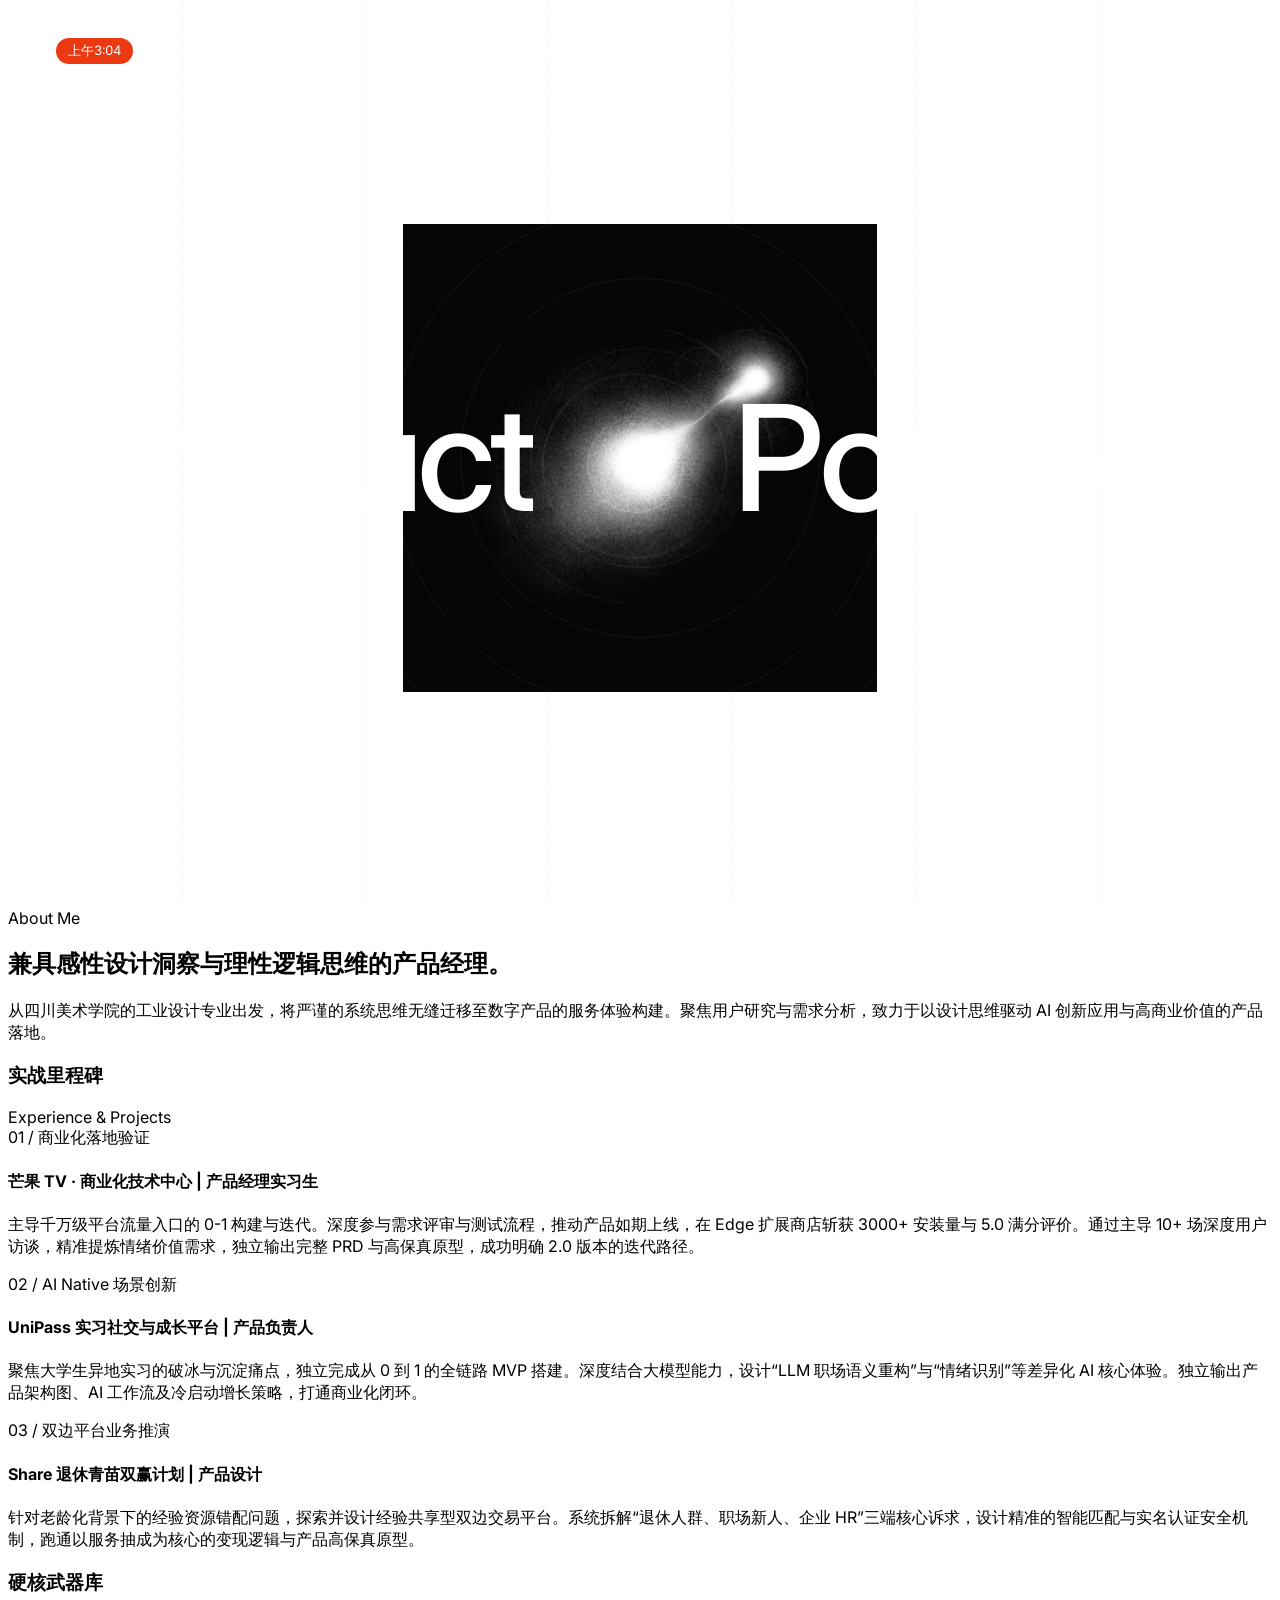
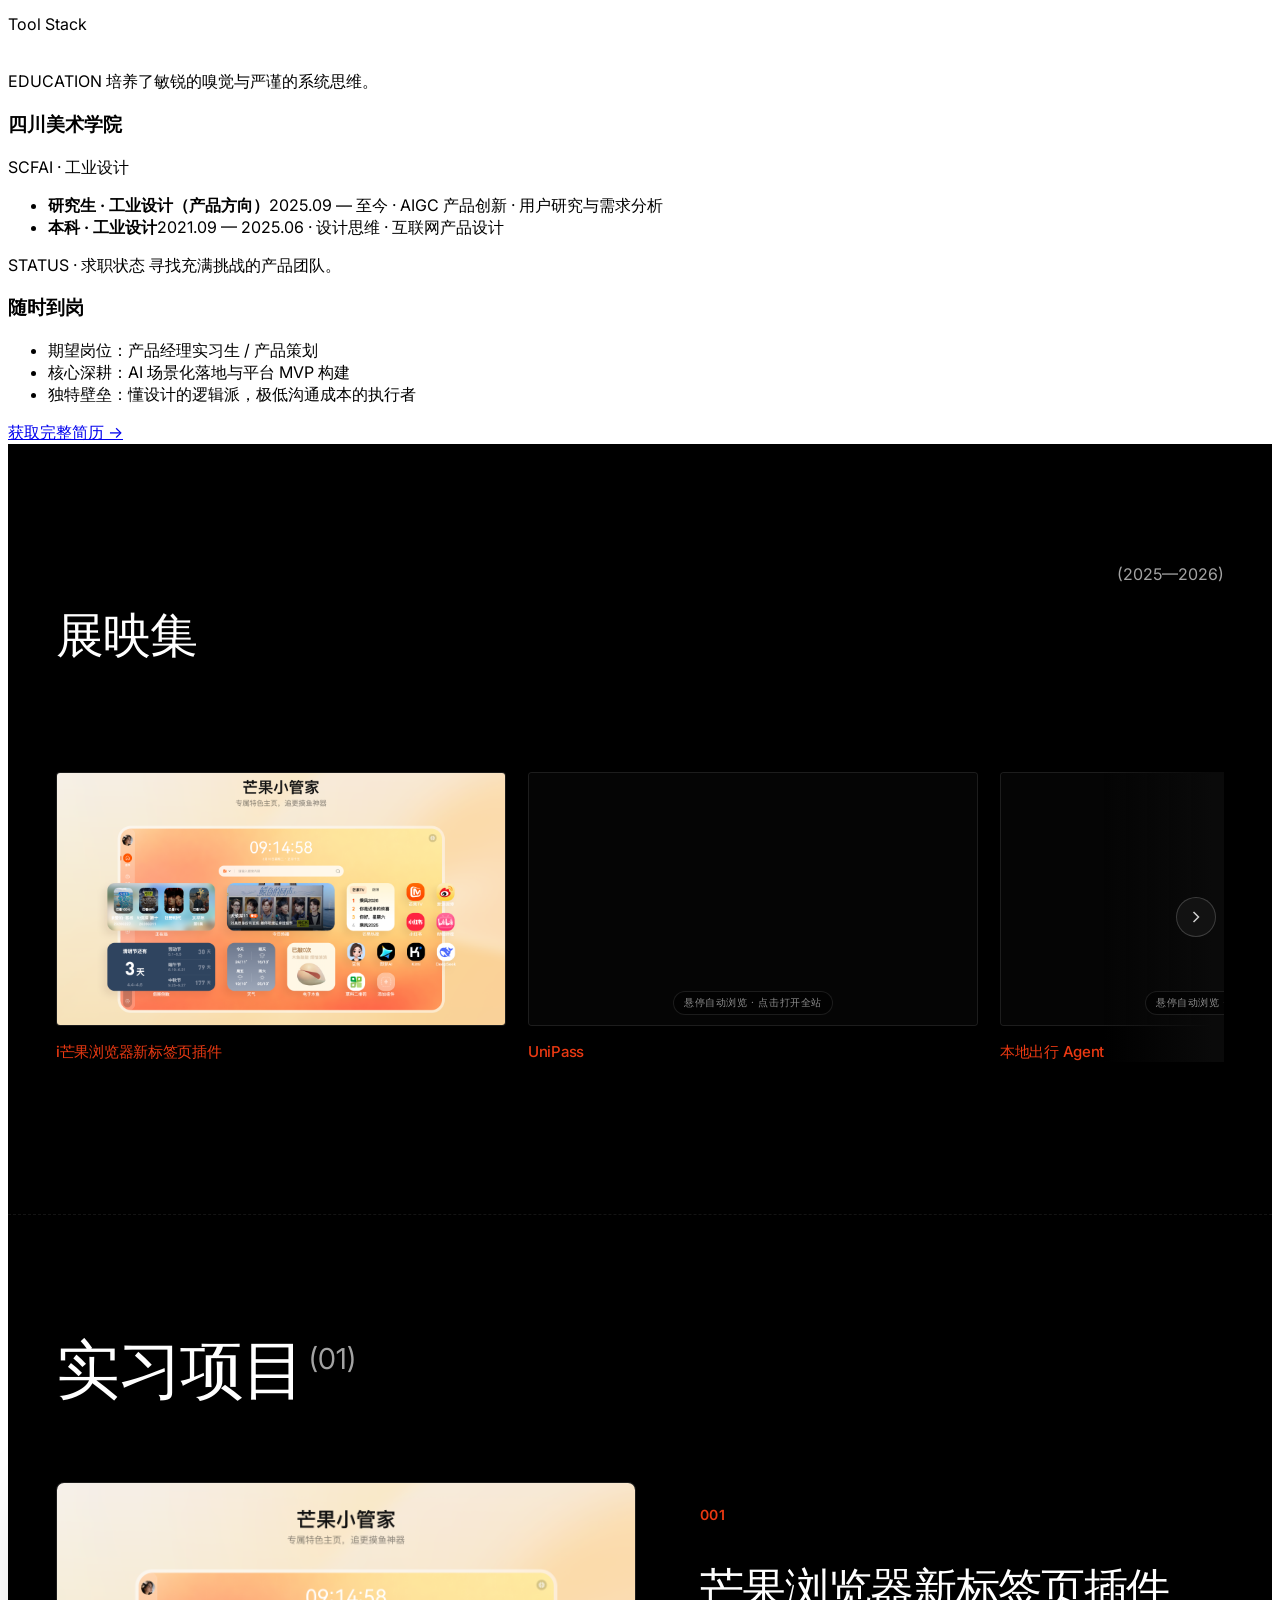
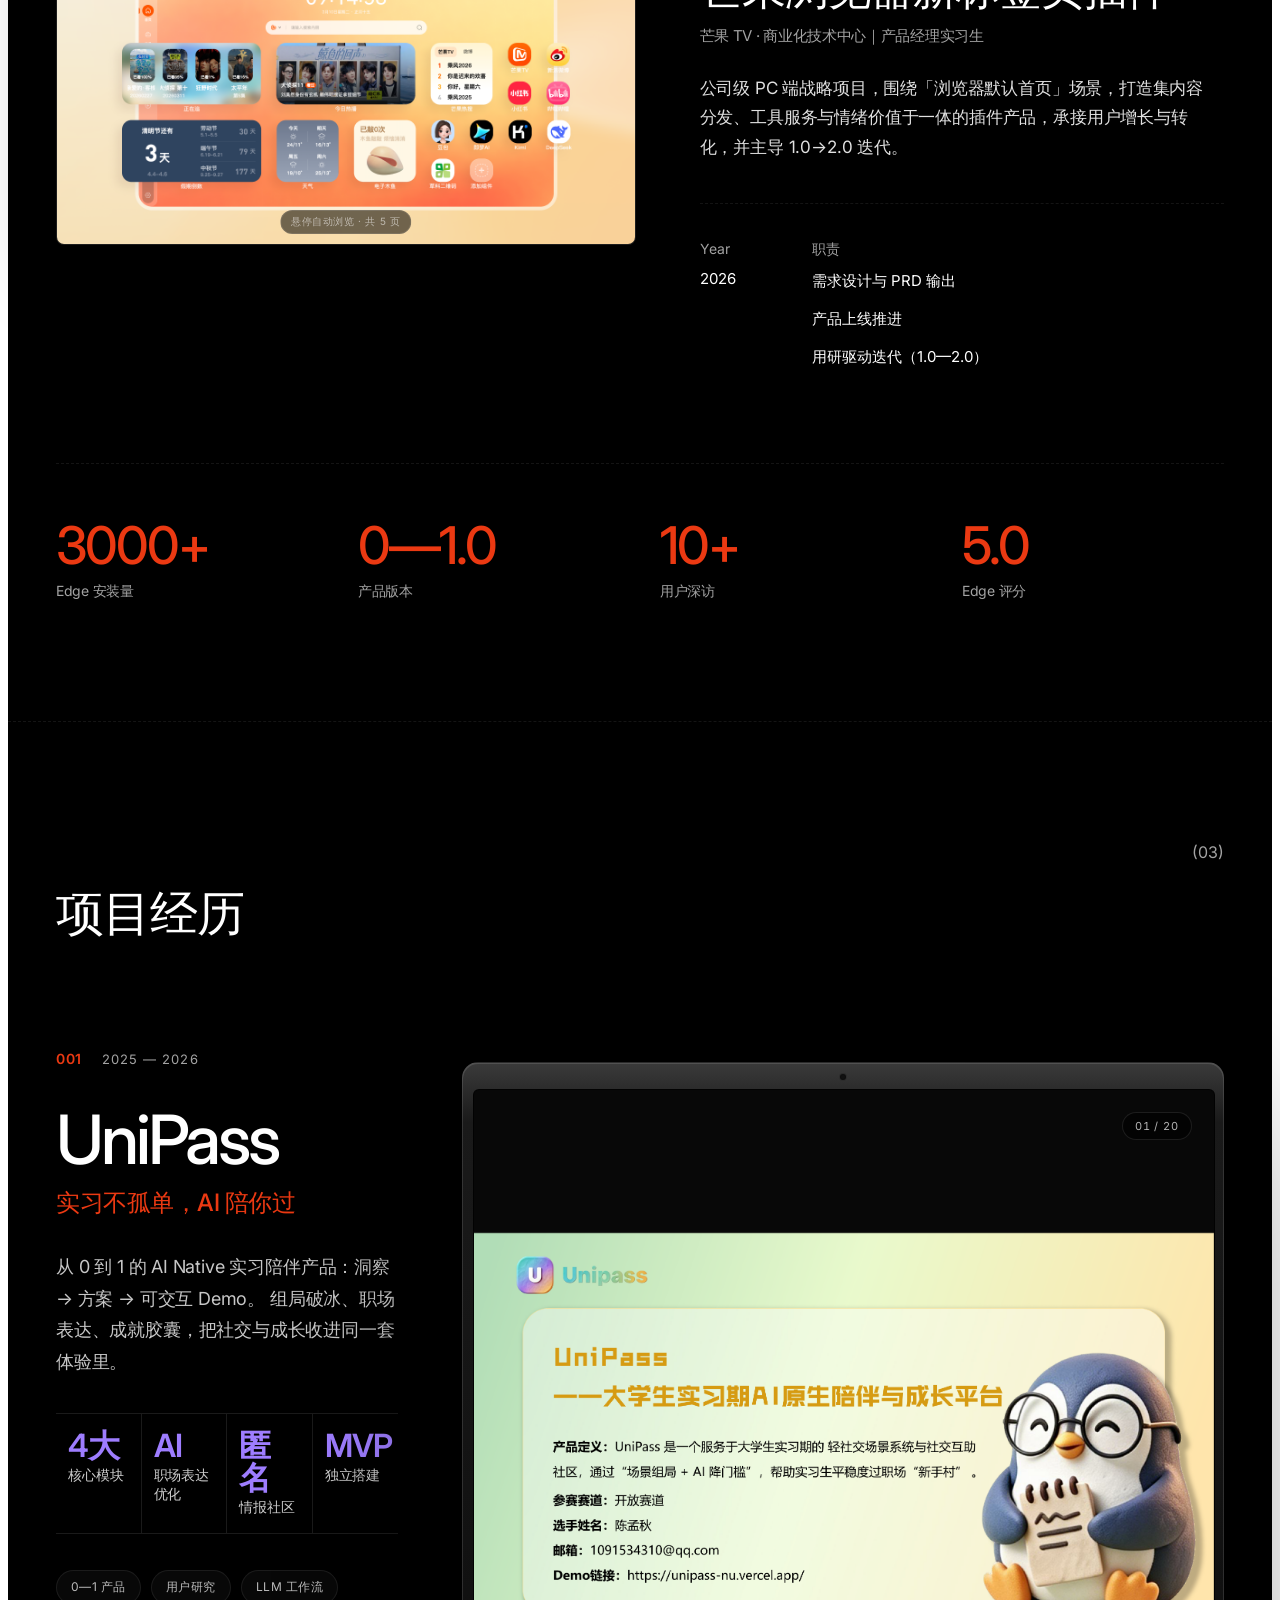
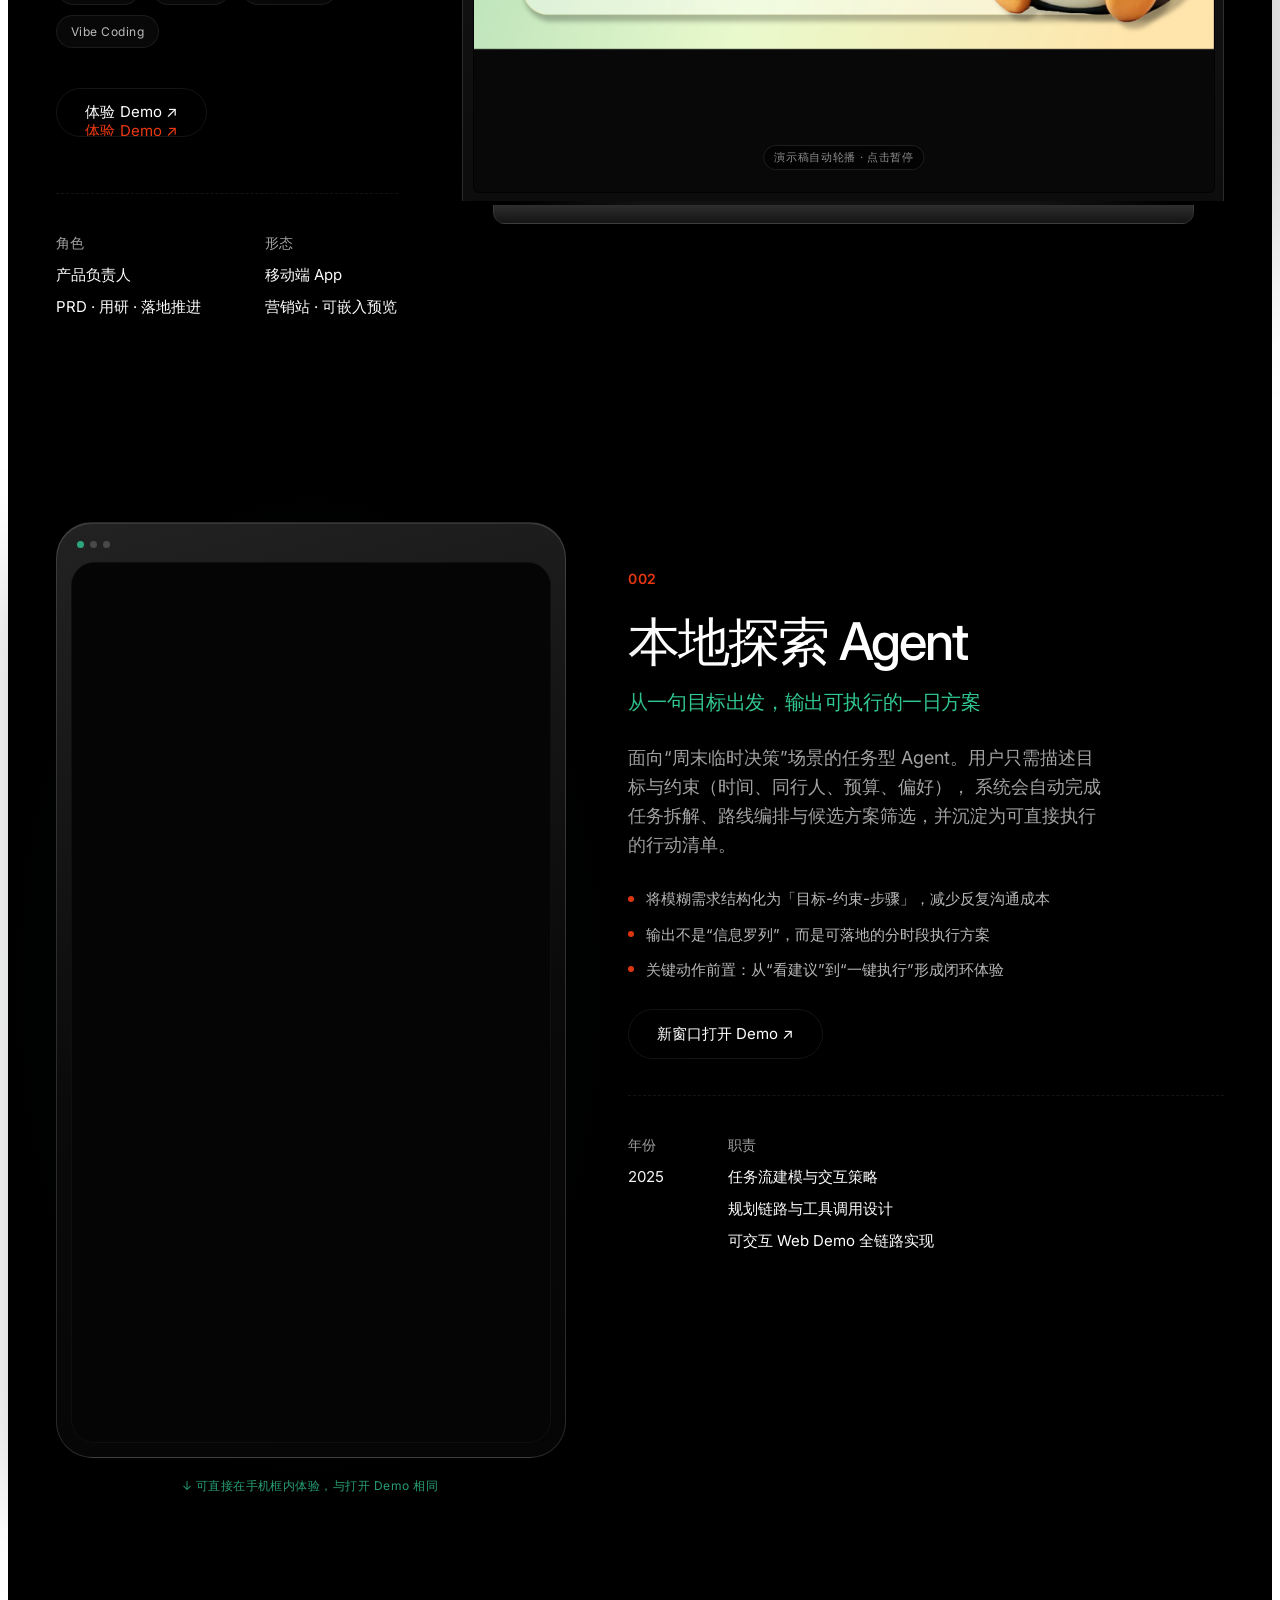
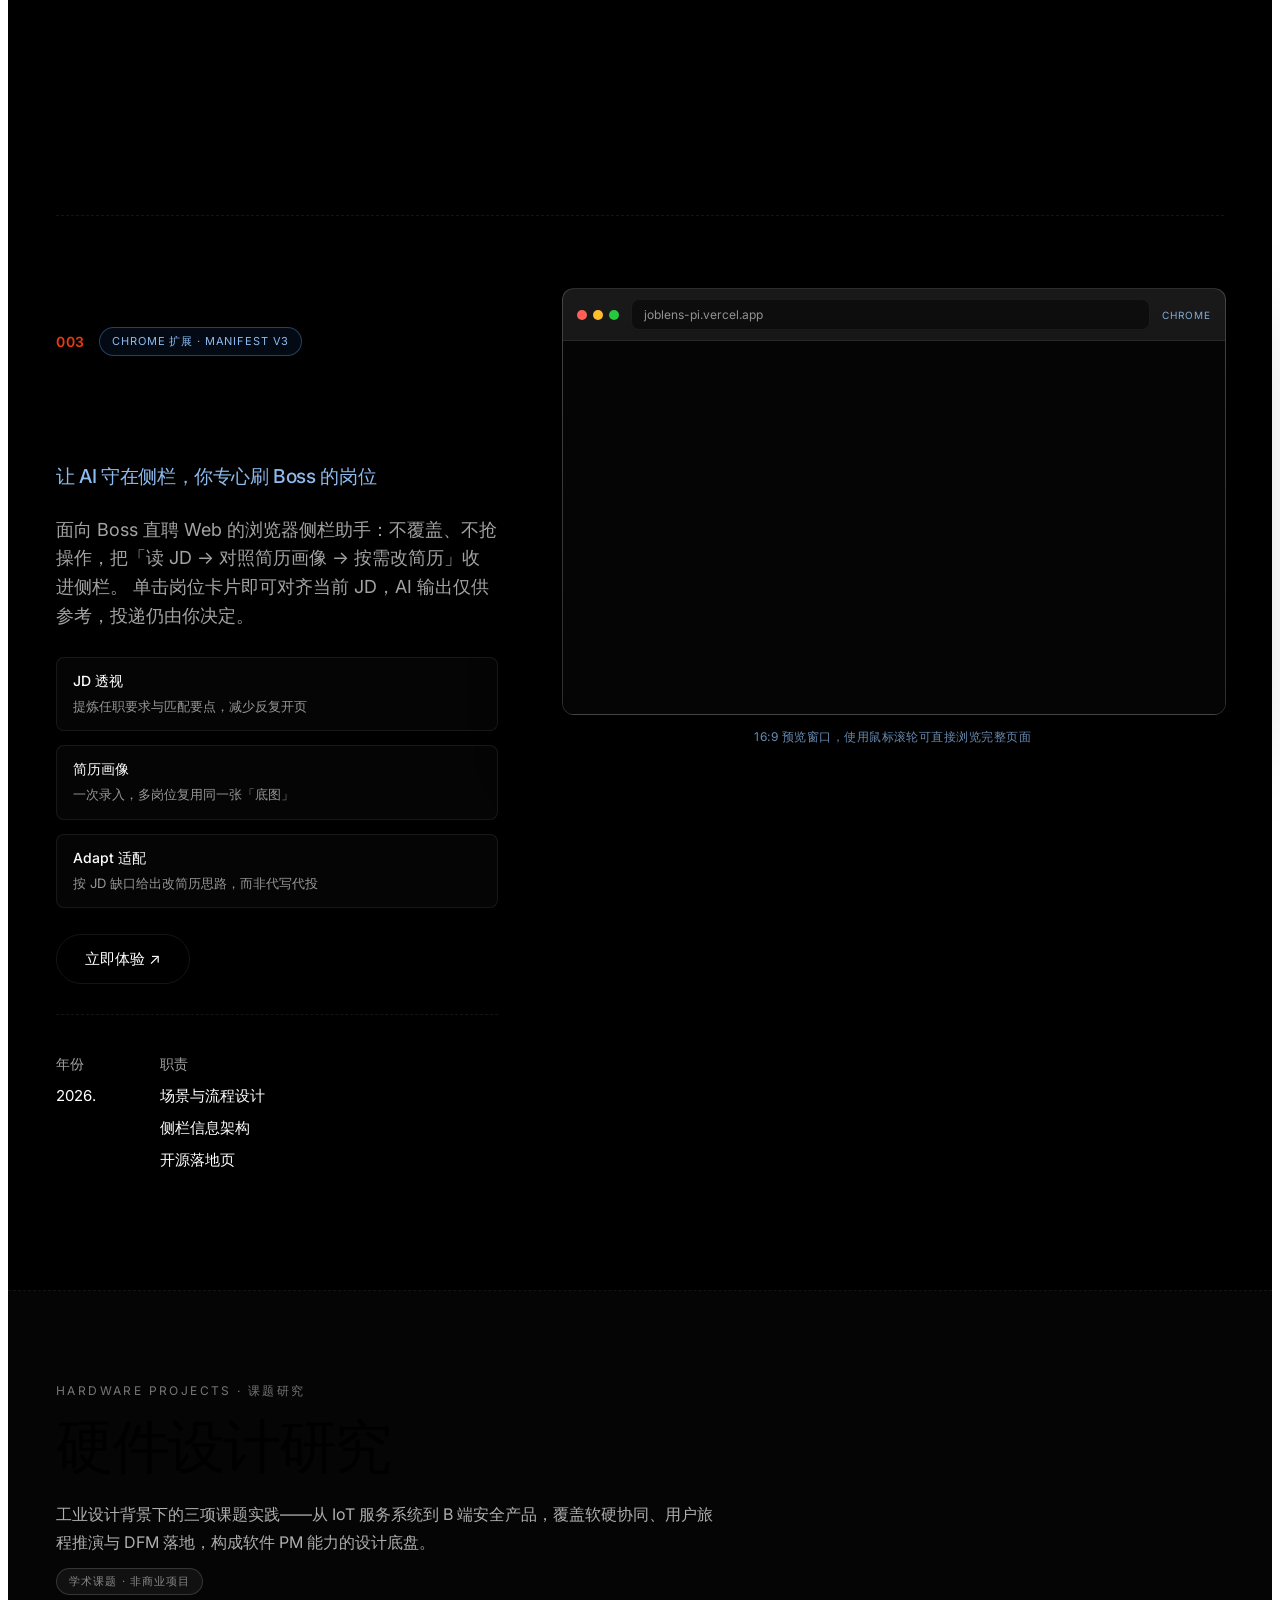
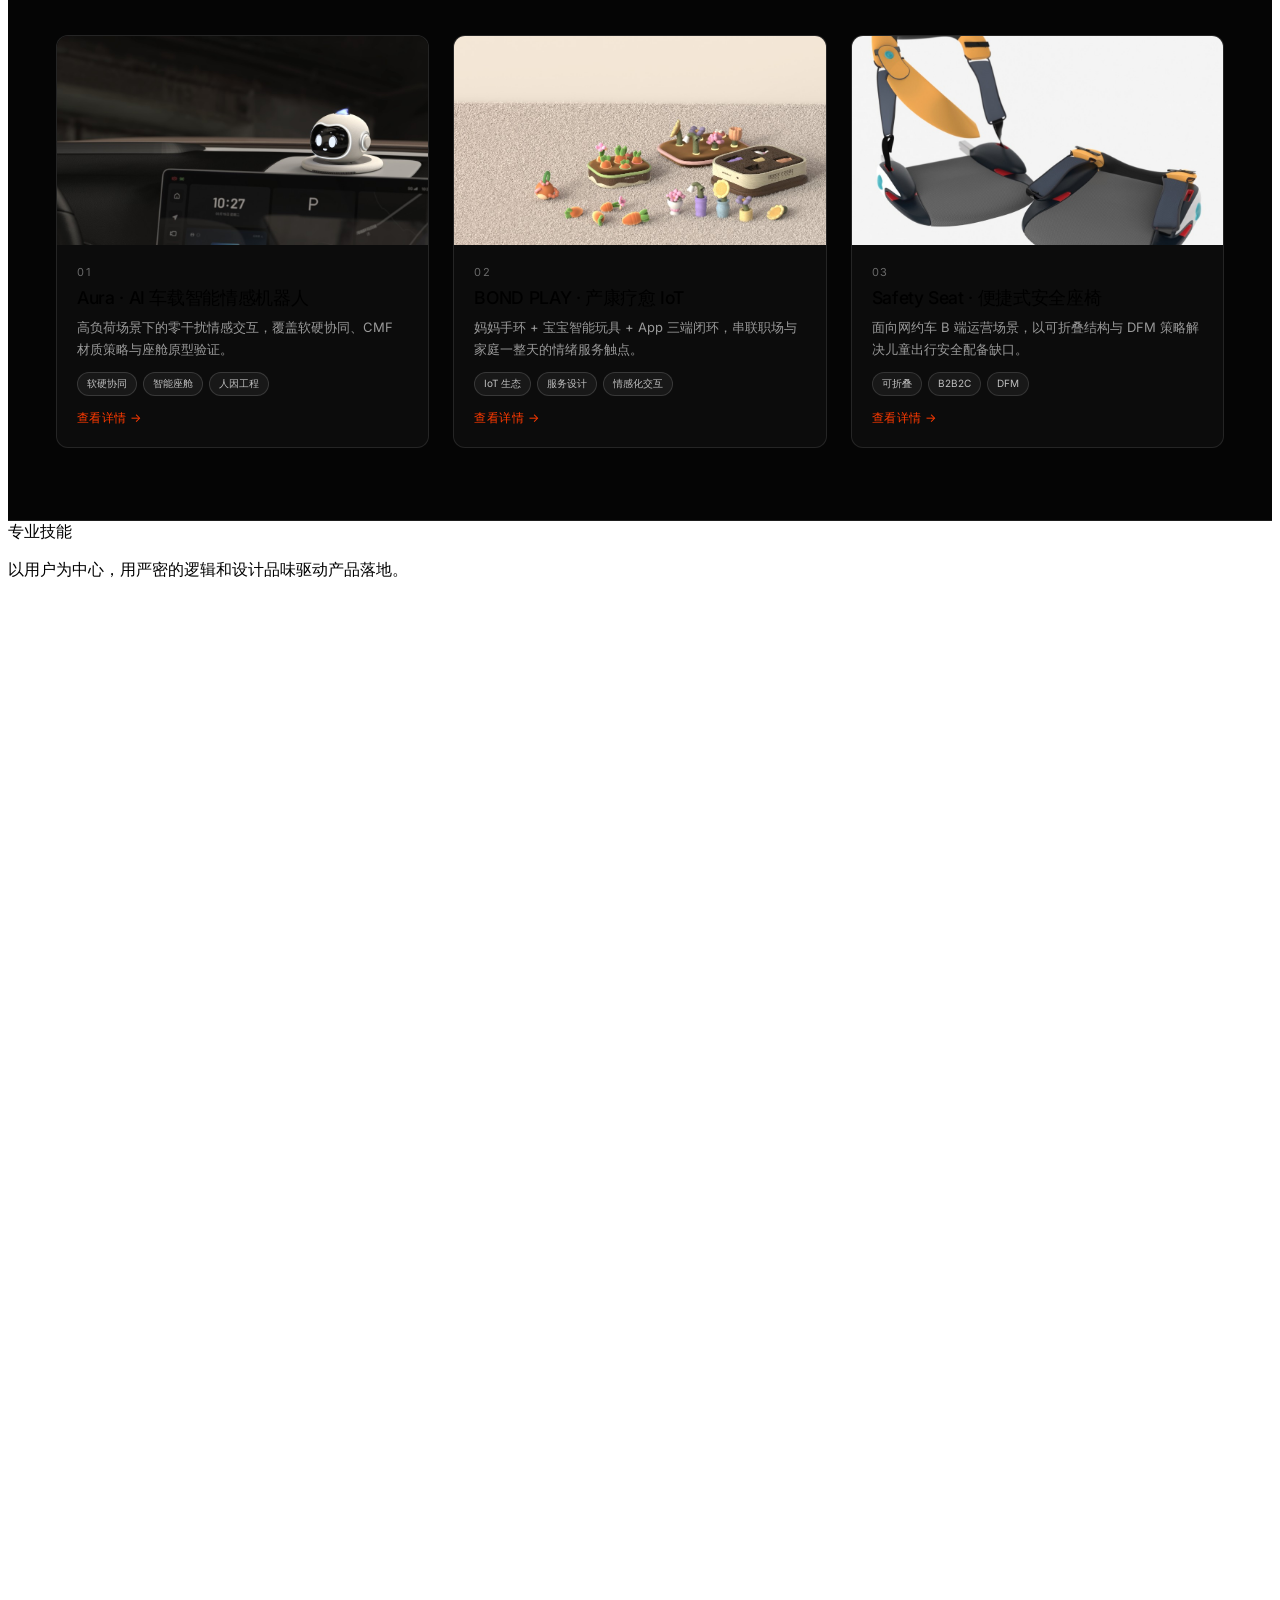
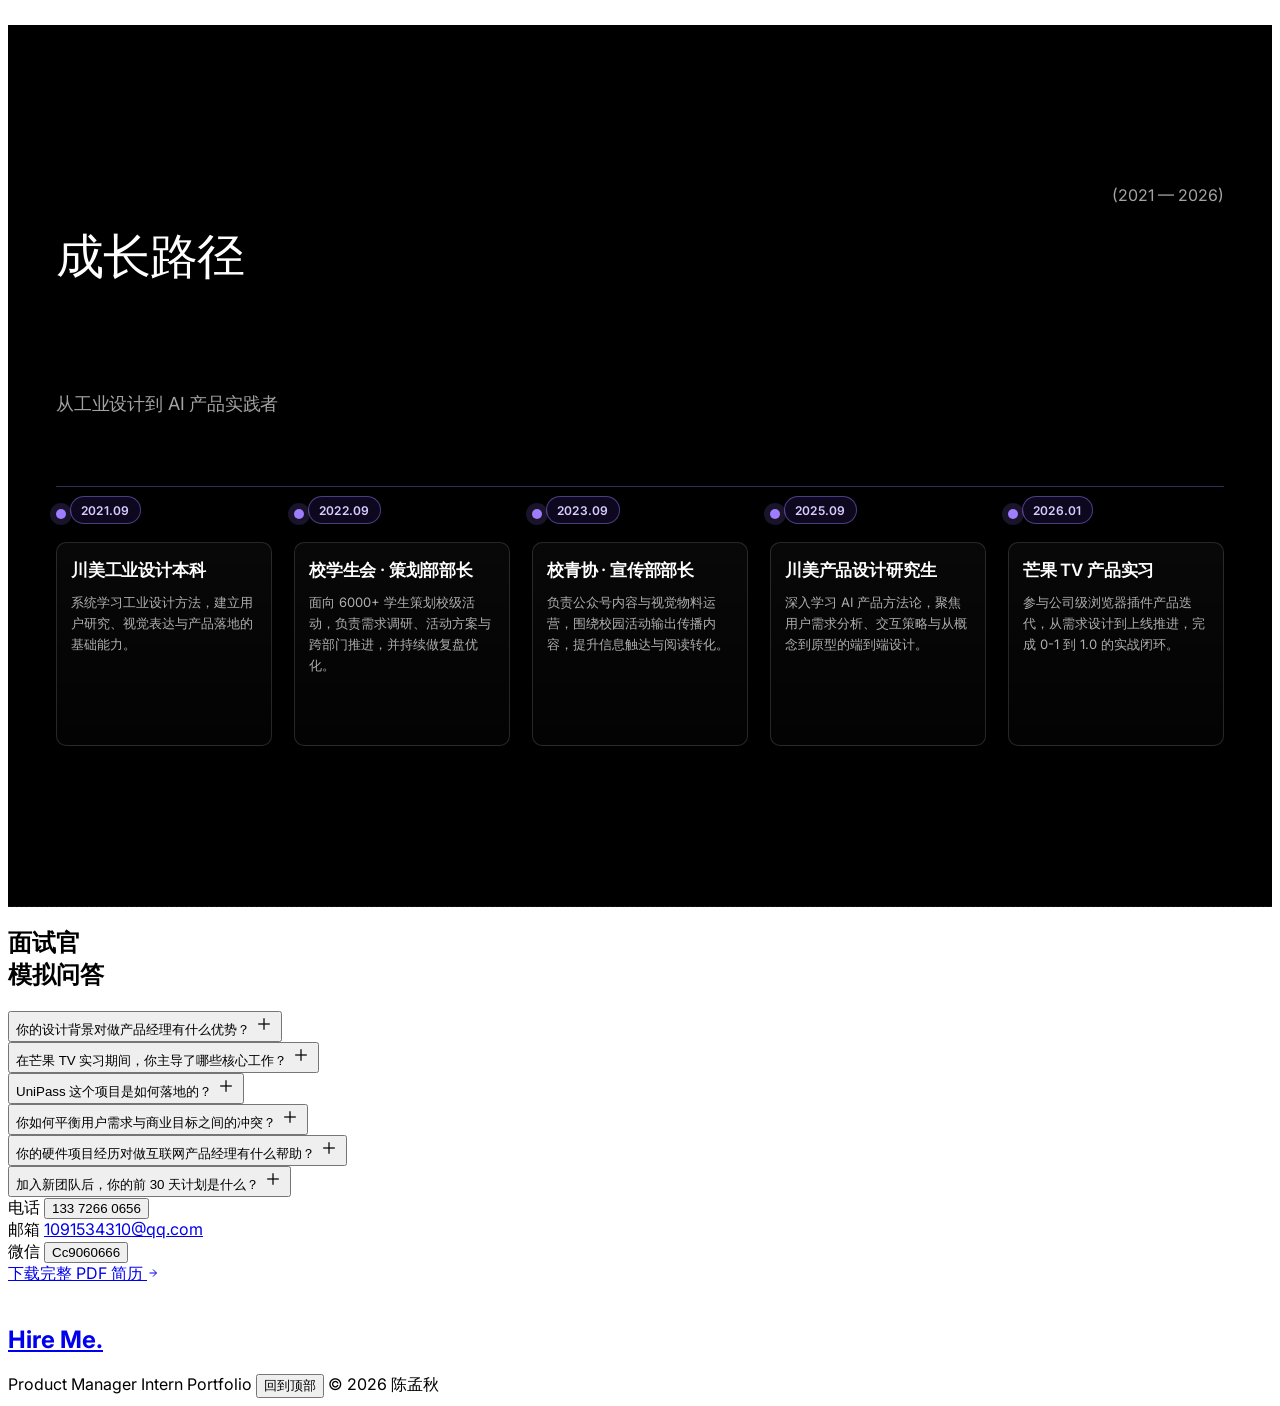
==== index.html @ f320d07f "Initial commit: product manager portfolio site for Vercel deploy" ====
<!DOCTYPE html>
<html lang="zh-CN">
<head>
  <meta charset="UTF-8" />
  <meta name="viewport" content="width=device-width, initial-scale=1.0" />
  <meta http-equiv="Cache-Control" content="no-cache, no-store, must-revalidate" />
  <meta http-equiv="Pragma" content="no-cache" />
  <meta http-equiv="Expires" content="0" />
  <meta name="description" content="陈孟秋 — 产品经理实习生。芒果 TV 实习、UniPass、用户研究与 AI 产品落地。" />
  <title>陈孟秋 · 产品经理实习生</title>
  <script>
    window.SITE_VERSION = "20260603-contact-nav";
    document.addEventListener("DOMContentLoaded", function () {
      var v = window.SITE_VERSION;
      document.querySelectorAll('img[src^="assets/"]').forEach(function (img) {
        var src = img.getAttribute("src");
        if (!src || src.indexOf("?v=") !== -1) return;
        img.src = src + "?v=" + v;
      });
    });
  </script>
  <link rel="stylesheet" href="css/foxfolio.css?v=20260603-contact-nav" />
  <script src="https://cdn.tailwindcss.com"></script>
  <style>
    .faq-content {
      transition: max-height 0.5s ease-in-out, opacity 0.5s ease-in-out, margin 0.5s ease-in-out;
      max-height: 0;
      opacity: 0;
      overflow: hidden;
      margin-bottom: 0;
    }
    .faq-content.open {
      max-height: 500px;
      opacity: 1;
      margin-bottom: 2rem;
    }
    .faq-icon {
      transition: transform 0.3s ease, color 0.3s ease;
    }
    .faq-icon.open {
      transform: rotate(45deg);
      color: #ff3a00;
    }
  </style>
</head>
<body class="bg-black text-white font-sans selection:bg-[#FF3A00] selection:text-white relative foxfolio-root">

  <div class="foxfolio-grid-lines" aria-hidden="true">
    <div class="foxfolio-grid-line"></div>
    <div class="foxfolio-grid-line"></div>
    <div class="foxfolio-grid-line"></div>
    <div class="foxfolio-grid-line"></div>
    <div class="foxfolio-grid-line"></div>
    <div class="foxfolio-grid-line"></div>
  </div>

  <section class="home-page" id="hero">
    <header class="home-top">
      <div class="home-top-left">
        <span id="current-time" class="foxfolio-time-badge">--:--</span>
        <span class="foxfolio-timezone">GMT+8</span>
      </div>

      <nav class="home-nav" aria-label="站点导航">
        <a href="#hero" class="rolling-link" data-text="主页">主页</a>
        <a href="#internship" class="rolling-link" data-text="实习经历">实习经历</a>
        <a href="#works" class="rolling-link" data-text="项目经历">项目经历</a>
        <a href="#hardware-projects" class="rolling-link" data-text="硬件项目">硬件项目</a>
        <a href="#capabilities" class="rolling-link" data-text="核心能力">核心能力</a>
        <a href="#growth-path" class="rolling-link" data-text="成长路径">成长路径</a>
        <a href="#interview-qa" class="rolling-link" data-text="面试官">面试官</a>
      </nav>

      <div class="home-top-right">
        <a href="#contact" class="home-cta rolling-link" data-text="联系我">联系我 →</a>
        <a href="assets/resume.pdf" download="陈孟秋-产品实习简历.pdf" class="home-cta rolling-link" data-text="简历PDF">简历PDF →</a>
        <button type="button" class="foxfolio-menu-btn" id="foxfolio-menu-btn" aria-expanded="false" aria-controls="foxfolio-mobile-nav" aria-label="打开菜单">
          <span></span><span></span>
        </button>
      </div>
    </header>

    <nav class="foxfolio-mobile-nav" id="foxfolio-mobile-nav" aria-label="移动端导航">
      <a href="#hero">主页</a>
      <a href="#internship">实习经历</a>
      <a href="#works">项目经历</a>
      <a href="#hardware-projects">硬件项目</a>
      <a href="#capabilities">核心能力</a>
      <a href="#growth-path">成长路径</a>
      <a href="#interview-qa">面试官</a>
      <a href="#contact">联系我</a>
      <a href="assets/resume.pdf" download>简历 PDF</a>
    </nav>

    <div class="mouse-trail-layer" id="mouse-trail-layer" aria-hidden="true"></div>

    <div class="home-visual" aria-hidden="true">
      <div class="home-rings">
        <span></span><span></span><span></span><span></span>
      </div>
      <img
        src="assets/hero-nebula.png"
        alt=""
        class="home-nebula-img"
        width="1200"
        height="800"
        decoding="async"
      />
    </div>

    <div class="home-title-row">
      <span class="home-title-word home-title-word--left rolling-link" data-text="Product">Product</span>
      <span class="home-title-word home-title-word--right rolling-link" data-text="Portfolio">Portfolio</span>
    </div>

    <footer class="home-bottom">
      <div class="home-bottom-left">
        <p class="home-intro">陈孟秋 / 产品经理实习生 / 一周到岗</p>
        <p class="home-tagline">产品设计背景，擅长用户研究、需求洞察、让产品真正解决问题</p>
      </div>
      <p class="home-date">2026.6</p>
      <a href="#portfolio" class="home-scroll-btn" id="scroll-down-btn" aria-label="向下滚动">↓</a>
    </footer>
  </section>

  <section id="about-me" class="relative z-10 w-full px-6 md:px-12 py-28 border-b border-white/10 bg-[#050505]">
    <div class="max-w-[1200px] mx-auto">
      <div class="grid grid-cols-1 lg:grid-cols-12 gap-12 lg:gap-16">
        <div class="lg:col-span-5">
          <span class="text-xs text-white/40 tracking-[0.22em] uppercase">About Me</span>
          <h2 class="mt-5 text-[clamp(2.2rem,5.6vw,5rem)] leading-[1.03] tracking-[-0.04em] font-medium">
            兼具<span class="text-[#FF3A00]">感性设计洞察</span>与<span class="text-white/45">理性逻辑思维</span>的产品经理。
          </h2>
          <p class="mt-8 text-white/75 leading-relaxed text-base md:text-lg">
            从四川美术学院的工业设计专业出发，将严谨的系统思维无缝迁移至数字产品的服务体验构建。聚焦用户研究与需求分析，致力于以设计思维驱动 AI 创新应用与高商业价值的产品落地。
          </p>
        </div>

        <div class="lg:col-span-7">
          <div class="flex items-center justify-between mb-6">
            <h3 class="text-lg md:text-xl font-medium tracking-tight">实战里程碑</h3>
            <span class="text-xs text-white/40">Experience &amp; Projects</span>
          </div>
          <div class="space-y-5">
            <article class="relative pl-6 py-6 pr-5 border border-white/10 bg-white/[0.02] rounded-xl">
              <div class="absolute left-0 top-0 h-full w-px bg-gradient-to-b from-[#FF3A00] via-white/40 to-transparent"></div>
              <span class="text-xs text-white/40 tracking-[0.14em] uppercase">01 / 商业化落地验证</span>
              <h4 class="mt-2 text-lg md:text-xl font-medium">芒果 TV · 商业化技术中心 | 产品经理实习生</h4>
              <p class="mt-3 text-sm md:text-[15px] text-white/72 leading-relaxed">
                主导千万级平台流量入口的 0-1 构建与迭代。深度参与需求评审与测试流程，推动产品如期上线，在 Edge 扩展商店斩获 3000+ 安装量与 5.0 满分评价。通过主导 10+ 场深度用户访谈，精准提炼情绪价值需求，独立输出完整 PRD 与高保真原型，成功明确 2.0 版本的迭代路径。
              </p>
            </article>

            <article class="relative pl-6 py-6 pr-5 border border-white/10 bg-white/[0.02] rounded-xl">
              <div class="absolute left-0 top-0 h-full w-px bg-gradient-to-b from-[#FF3A00] via-white/40 to-transparent"></div>
              <span class="text-xs text-white/40 tracking-[0.14em] uppercase">02 / AI Native 场景创新</span>
              <h4 class="mt-2 text-lg md:text-xl font-medium">UniPass 实习社交与成长平台 | 产品负责人</h4>
              <p class="mt-3 text-sm md:text-[15px] text-white/72 leading-relaxed">
                聚焦大学生异地实习的破冰与沉淀痛点，独立完成从 0 到 1 的全链路 MVP 搭建。深度结合大模型能力，设计“LLM 职场语义重构”与“情绪识别”等差异化 AI 核心体验。独立输出产品架构图、AI 工作流及冷启动增长策略，打通商业化闭环。
              </p>
            </article>

            <article class="relative pl-6 py-6 pr-5 border border-white/10 bg-white/[0.02] rounded-xl">
              <div class="absolute left-0 top-0 h-full w-px bg-gradient-to-b from-[#FF3A00] via-white/40 to-transparent"></div>
              <span class="text-xs text-white/40 tracking-[0.14em] uppercase">03 / 双边平台业务推演</span>
              <h4 class="mt-2 text-lg md:text-xl font-medium">Share 退休青苗双赢计划 | 产品设计</h4>
              <p class="mt-3 text-sm md:text-[15px] text-white/72 leading-relaxed">
                针对老龄化背景下的经验资源错配问题，探索并设计经验共享型双边交易平台。系统拆解“退休人群、职场新人、企业 HR”三端核心诉求，设计精准的智能匹配与实名认证安全机制，跑通以服务抽成为核心的变现逻辑与产品高保真原型。
              </p>
            </article>
          </div>
        </div>
      </div>

      <div class="mt-14 pt-10 border-t border-white/10">
        <div class="flex items-center justify-between mb-6">
          <h3 class="text-lg md:text-xl font-medium tracking-tight">硬核武器库</h3>
          <span class="text-xs text-white/40">Tool Stack</span>
        </div>
        <div class="tool-marquee" aria-label="Tool Stack">
          <div class="tool-marquee__track">
            <span class="tool-pill">产品与交互架构：Figma / Axure / XMind / ProcessOn</span>
            <span class="tool-pill">研究与数据洞察：独立输出完整 PRD</span>
            <span class="tool-pill">12 场+ 深度访谈经验</span>
            <span class="tool-pill">需求优先级划分（P0/P1/P2）</span>
            <span class="tool-pill">Excel 基础数据分析</span>
            <span class="tool-pill">底层基础与语言：英语 CET-6 / 普通话二级乙等</span>
            <span class="tool-pill">具备 PS / AI / AE 视觉基础</span>
          </div>
          <div class="tool-marquee__track" aria-hidden="true">
            <span class="tool-pill">产品与交互架构：Figma / Axure / XMind / ProcessOn</span>
            <span class="tool-pill">研究与数据洞察：独立输出完整 PRD</span>
            <span class="tool-pill">12 场+ 深度访谈经验</span>
            <span class="tool-pill">需求优先级划分（P0/P1/P2）</span>
            <span class="tool-pill">Excel 基础数据分析</span>
            <span class="tool-pill">底层基础与语言：英语 CET-6 / 普通话二级乙等</span>
            <span class="tool-pill">具备 PS / AI / AE 视觉基础</span>
          </div>
        </div>
      </div>

      <div class="mt-14 pt-10 border-t border-white/10">
        <div class="grid grid-cols-1 md:grid-cols-2 gap-8">
          <div class="border border-white/10 p-8 flex flex-col hover:bg-white/[0.02] transition-colors rounded-sm">
            <span class="text-xs text-white/50 mb-2 tracking-widest">EDUCATION</span>
            <span class="text-sm mb-8 text-white/80">培养了敏锐的嗅觉与严谨的系统思维。</span>
            <h3 class="text-4xl font-medium tracking-tighter mb-4">四川美术学院</h3>
            <span class="text-base text-white/60 mb-8">SCFAI · 工业设计</span>
            <ul class="flex flex-col gap-4 text-sm text-white/70">
              <li class="flex items-start gap-3">
                <div class="w-1.5 h-1.5 rounded-full bg-white/30 mt-1.5 shrink-0"></div>
                <div><strong class="text-white font-medium block">研究生 · 工业设计（产品方向）</strong><span class="text-xs text-white/40 mt-1 block">2025.09 — 至今 · AIGC 产品创新 · 用户研究与需求分析</span></div>
              </li>
              <li class="flex items-start gap-3">
                <div class="w-1.5 h-1.5 rounded-full bg-white/30 mt-1.5 shrink-0"></div>
                <div><strong class="text-white font-medium block">本科 · 工业设计</strong><span class="text-xs text-white/40 mt-1 block">2021.09 — 2025.06 · 设计思维 · 互联网产品设计</span></div>
              </li>
            </ul>
          </div>

          <div class="bg-[#FF3A00] text-black p-8 flex flex-col rounded-sm shadow-2xl">
            <span class="text-xs text-black/60 mb-2 font-bold tracking-widest">STATUS · 求职状态</span>
            <span class="text-sm mb-8 font-medium">寻找充满挑战的产品团队。</span>
            <h3 class="text-5xl font-medium tracking-tighter mb-8">随时到岗</h3>
            <ul class="flex flex-col gap-4 text-sm font-medium mb-10 flex-grow">
              <li class="flex items-center gap-3"><span class="w-1.5 h-1.5 rounded-full bg-black/40"></span><span>期望岗位：产品经理实习生 / 产品策划</span></li>
              <li class="flex items-center gap-3"><span class="w-1.5 h-1.5 rounded-full bg-black/40"></span>核心深耕：AI 场景化落地与平台 MVP 构建</li>
              <li class="flex items-center gap-3"><span class="w-1.5 h-1.5 rounded-full bg-black/40"></span>独特壁垒：懂设计的逻辑派，极低沟通成本的执行者</li>
            </ul>
            <a href="assets/resume.pdf" download="陈孟秋-产品实习简历.pdf" class="w-full py-4 bg-black text-white text-sm hover:bg-black/80 transition-colors duration-300 text-center font-medium rounded-sm">获取完整简历 →</a>
          </div>
        </div>
      </div>
    </div>
  </section>

  <section class="section" id="portfolio">
    <div class="section-header">
      <h2 class="section-title">展映集</h2>
      <div class="section-badge">(2025—2026)</div>
    </div>

    <div class="portfolio-slider-wrap">
    <div class="portfolio-slider" id="portfolio-slider">
      <a
        href="#internship"
        class="portfolio-card portfolio-card--hover-cycle"
        data-portfolio-cycle
        data-cycle-ms="1400"
        aria-label="i芒果浏览器新标签页插件"
      >
        <div class="portfolio-img-wrapper">
          <!-- 默认封面：01；悬停依次播放 02、03…（04、05 为预留位，放好图后自动加入轮播） -->
          <img
            class="portfolio-cycle-img is-active"
            src="assets/portfolio/mango-tab/01.png"
            alt="i芒果浏览器新标签页插件 — 封面"
            data-cycle-order="0"
          />
          <img
            class="portfolio-cycle-img"
            src="assets/portfolio/mango-tab/02.png"
            alt="i芒果浏览器新标签页插件 — 展示 2"
            data-cycle-order="1"
          />
          <img
            class="portfolio-cycle-img"
            src="assets/portfolio/mango-tab/03.png"
            alt="i芒果浏览器新标签页插件 — 展示 3"
            data-cycle-order="2"
          />
          <img
            class="portfolio-cycle-img"
            src="assets/portfolio/mango-tab/04.png"
            alt="i芒果浏览器新标签页插件 — 展示 4"
            data-cycle-order="3"
          />
          <img
            class="portfolio-cycle-img"
            src="assets/portfolio/mango-tab/05.png"
            alt="i芒果浏览器新标签页插件 — 展示 5"
            data-cycle-order="4"
          />
        </div>
        <div class="portfolio-title">i芒果浏览器新标签页插件</div>
      </a>

      <a
        href="https://unipass-nu.vercel.app/marketing#demo"
        class="portfolio-card portfolio-card--embed"
        data-embed-scroll
        target="_blank"
        rel="noopener noreferrer"
        aria-label="UniPass — 悬停自动浏览网页，点击打开全站"
      >
        <div class="portfolio-img-wrapper portfolio-embed-viewport">
          <div class="portfolio-embed__scroller">
            <iframe
              src="https://unipass-nu.vercel.app/marketing#demo"
              title="UniPass 产品营销页预览"
              loading="lazy"
              tabindex="-1"
            ></iframe>
          </div>
          <span class="portfolio-embed-hint">悬停自动浏览 · 点击打开全站</span>
        </div>
        <div class="portfolio-title">UniPass</div>
      </a>

      <a
        href="https://meituan-agent.vercel.app/demo"
        class="portfolio-card portfolio-card--embed"
        data-embed-scroll
        data-embed-height="4200"
        target="_blank"
        rel="noopener noreferrer"
        aria-label="本地出行 Agent Demo — 悬停自动浏览，点击打开"
      >
        <div class="portfolio-img-wrapper portfolio-embed-viewport">
          <div class="portfolio-embed__scroller">
            <iframe
              src="https://meituan-agent.vercel.app/demo"
              title="本地出行 Agent Demo 预览"
              loading="lazy"
              tabindex="-1"
            ></iframe>
          </div>
          <span class="portfolio-embed-hint">悬停自动浏览 · 点击打开全站</span>
        </div>
        <div class="portfolio-title">本地出行 Agent</div>
      </a>

      <a
        href="https://joblens-pi.vercel.app/"
        class="portfolio-card portfolio-card--embed"
        data-embed-scroll
        data-embed-height="5200"
        target="_blank"
        rel="noopener noreferrer"
        aria-label="joblens — 悬停自动浏览网页，点击打开全站"
      >
        <div class="portfolio-img-wrapper portfolio-embed-viewport">
          <div class="portfolio-embed__scroller">
            <iframe
              src="https://joblens-pi.vercel.app/"
              title="joblens 产品页预览"
              loading="lazy"
              tabindex="-1"
            ></iframe>
          </div>
          <span class="portfolio-embed-hint">悬停自动浏览 · 点击打开全站</span>
        </div>
        <div class="portfolio-title">joblens</div>
      </a>

      <a
        href="#hardware-projects"
        class="portfolio-card portfolio-card--hover-cycle portfolio-card--hardware"
        data-portfolio-cycle
        data-cycle-ms="1200"
        aria-label="硬件设计课题 — Aura / BOND PLAY / Safety Seat，点击查看"
      >
        <div class="portfolio-img-wrapper">
          <img
            class="portfolio-cycle-img is-active"
            src="assets/hardware/aura/hero-01.png"
            alt="Aura — AI 车载机器人"
            data-cycle-order="0"
            decoding="async"
          />
          <img
            class="portfolio-cycle-img"
            src="assets/hardware/bond/hero-home.png"
            alt="BOND PLAY — 产康 IoT"
            data-cycle-order="1"
            decoding="async"
          />
          <img
            class="portfolio-cycle-img"
            src="assets/hardware/safety/hero-home.png"
            alt="Safety Seat — 便捷安全座椅"
            data-cycle-order="2"
            decoding="async"
          />
          <img
            class="portfolio-cycle-img"
            src="assets/hardware/aura/hero-02.png"
            alt="Aura — 展示 2"
            data-cycle-order="3"
            decoding="async"
          />
          <img
            class="portfolio-cycle-img"
            src="assets/hardware/bond/products.png"
            alt="BOND PLAY — 三端生态"
            data-cycle-order="4"
            decoding="async"
          />
          <img
            class="portfolio-cycle-img"
            src="assets/hardware/safety/exploded.png"
            alt="Safety Seat — 结构剖析"
            data-cycle-order="5"
            decoding="async"
          />
          <span class="portfolio-hw-badge">硬件课题 · 3 项</span>
        </div>
        <div class="portfolio-title">硬件设计研究 · Aura / BOND / Safety</div>
      </a>
    </div>
    <button class="portfolio-scroll-arrow" id="portfolio-scroll-arrow" aria-label="向右滚动查看更多">
      <svg width="20" height="20" viewBox="0 0 24 24" fill="none" stroke="currentColor" stroke-width="1.8"><path d="M9 18l6-6-6-6"/></svg>
    </button>
    </div>
  </section>

  <section class="section internship-section" id="internship">
    <header class="internship-head">
      <h2 class="internship-head__title">实习项目<sup class="internship-head__index">(01)</sup></h2>
    </header>

    <article class="internship-project">
      <div class="internship-project__grid">
        <div
          class="internship-project__media portfolio-embed-viewport internship-pages-viewport"
          data-embed-scroll
          data-embed-pages
          aria-label="芒果浏览器新标签页插件 — 悬停自动浏览共 5 页"
        >
          <div class="portfolio-embed__scroller embed-pages-scroller">
            <div class="embed-page">
              <img src="assets/portfolio/mango-tab/01.png" alt="芒果插件 — 第 1 页" loading="lazy" decoding="async" />
            </div>
            <div class="embed-page">
              <img src="assets/portfolio/mango-tab/02.png" alt="芒果插件 — 第 2 页" loading="lazy" decoding="async" />
            </div>
            <div class="embed-page">
              <img src="assets/portfolio/mango-tab/03.png" alt="芒果插件 — 第 3 页" loading="lazy" decoding="async" />
            </div>
            <div class="embed-page">
              <img src="assets/portfolio/mango-tab/04.png" alt="芒果插件 — 第 4 页" loading="lazy" decoding="async" />
            </div>
            <div class="embed-page">
              <img src="assets/portfolio/mango-tab/05.png" alt="芒果插件 — 第 5 页" loading="lazy" decoding="async" />
            </div>
          </div>
          <span class="portfolio-embed-hint">悬停自动浏览 · 共 5 页</span>
        </div>
        <div class="internship-project__content">
          <div class="work-number">001</div>
          <h3 class="internship-project__title">芒果浏览器新标签页插件</h3>
          <p class="internship-project__role">芒果 TV · 商业化技术中心｜产品经理实习生</p>
          <p class="internship-project__desc">
            公司级 PC 端战略项目，围绕「浏览器默认首页」场景，打造集内容分发、工具服务与情绪价值于一体的插件产品，承接用户增长与转化，并主导 1.0→2.0 迭代。
          </p>
          <div class="internship-project__meta">
            <div class="meta-col">
              <span class="meta-label">Year</span>
              <span class="meta-value">2026</span>
            </div>
            <div class="meta-col">
              <span class="meta-label">职责</span>
              <span class="meta-value">需求设计与 PRD 输出</span>
              <span class="meta-value">产品上线推进</span>
              <span class="meta-value">用研驱动迭代（1.0—2.0）</span>
            </div>
          </div>
        </div>
      </div>

      <div class="internship-stats" aria-label="项目数据">
        <div class="internship-stat">
          <strong class="internship-stat__value">3000+</strong>
          <span class="internship-stat__label">Edge 安装量</span>
        </div>
        <div class="internship-stat">
          <strong class="internship-stat__value">0—1.0</strong>
          <span class="internship-stat__label">产品版本</span>
        </div>
        <div class="internship-stat">
          <strong class="internship-stat__value">10+</strong>
          <span class="internship-stat__label">用户深访</span>
        </div>
        <div class="internship-stat">
          <strong class="internship-stat__value">5.0</strong>
          <span class="internship-stat__label">Edge 评分</span>
        </div>
      </div>
    </article>
  </section>

  <section class="section" id="works">
    <div class="section-header">
      <h2 class="section-title">项目经历</h2>
      <div class="section-badge">(03)</div>
    </div>

    <div class="works-list">
      <article class="work-feature" id="work-unipass">
        <div class="work-feature__layout">
        <header class="work-feature__head">
          <div class="work-feature__eyebrow">
            <span class="work-number">001</span>
            <span class="work-feature__year">2025 — 2026</span>
          </div>
          <h3 class="work-feature__title">UniPass</h3>
          <p class="work-feature__tagline">实习不孤单，AI 陪你过</p>
          <p class="work-feature__lead">
            从 0 到 1 的 AI Native 实习陪伴产品：洞察 → 方案 → 可交互 Demo。
            组局破冰、职场表达、成就胶囊，把社交与成长收进同一套体验里。
          </p>
          <div class="work-feature__pillars" aria-label="UniPass 核心亮点">
            <div class="work-feature__pillar">
              <strong>4大</strong>
              <span>核心模块</span>
            </div>
            <div class="work-feature__pillar">
              <strong>AI</strong>
              <span>职场表达优化</span>
            </div>
            <div class="work-feature__pillar">
              <strong>匿名</strong>
              <span>情报社区</span>
            </div>
            <div class="work-feature__pillar">
              <strong>MVP</strong>
              <span>独立搭建</span>
            </div>
          </div>
          <ul class="work-feature__tags" aria-label="项目关键词">
            <li>0—1 产品</li>
            <li>用户研究</li>
            <li>LLM 工作流</li>
            <li>Vibe Coding</li>
          </ul>
          <div class="work-feature__actions">
            <a
              href="https://unipass-nu.vercel.app/marketing#demo"
              class="btn-visit rolling-link"
              data-text="体验 Demo ↗"
              target="_blank"
              rel="noopener noreferrer"
            >体验 Demo ↗</a>
          </div>
          <div class="work-feature__meta work-meta">
            <div class="meta-col">
              <span class="meta-label">角色</span>
              <span class="meta-value">产品负责人</span>
              <span class="meta-value">PRD · 用研 · 落地推进</span>
            </div>
            <div class="meta-col">
              <span class="meta-label">形态</span>
              <span class="meta-value">移动端 App</span>
              <span class="meta-value">营销站 · 可嵌入预览</span>
            </div>
          </div>
        </header>

        <div class="work-feature__stage">
          <div class="work-laptop">
            <div class="work-laptop__screen">
              <div class="work-laptop__bezel-top" aria-hidden="true">
                <span class="work-laptop__camera"></span>
              </div>
              <div
                class="work-slideshow work-feature__viewport"
                data-work-slideshow
                data-slide-count="20"
                data-slide-base="assets/works/unipass/slides/"
                data-slide-ms="1100"
                aria-label="UniPass 演示稿自动轮播"
              >
                <div class="work-slideshow__stage"></div>
                <span class="work-slideshow__counter" aria-live="polite">01 / 20</span>
                <span class="portfolio-embed-hint work-feature__hint">演示稿自动轮播 · 点击顶部打开 Demo</span>
              </div>
            </div>
            <div class="work-laptop__hinge" aria-hidden="true"></div>
            <div class="work-laptop__base" aria-hidden="true"></div>
          </div>
        </div>
        </div>
      </article>

      <article class="work-agent" id="work-agent">
        <div class="work-agent__layout">
          <div class="work-agent__device-col">
            <div class="work-agent__glow" aria-hidden="true"></div>
            <div class="work-agent-phone">
              <div class="work-agent-phone__chrome">
                <span class="work-agent-phone__dot"></span>
                <span class="work-agent-phone__dot"></span>
                <span class="work-agent-phone__dot"></span>
              </div>
              <div class="work-agent-phone__screen work-agent-live">
                <iframe
                  src="https://meituan-agent.vercel.app/demo"
                  title="本地出行 Agent 可交互 Demo"
                  class="work-agent-live__frame"
                  loading="lazy"
                  allow="clipboard-write"
                ></iframe>
              </div>
            </div>
            <p class="work-agent__hint">↓ 可直接在手机框内体验，与打开 Demo 相同</p>
          </div>

          <div class="work-agent__copy">
            <div class="work-number">002</div>
            <h3 class="work-agent__title">本地探索 Agent</h3>
            <p class="work-agent__kicker">从一句目标出发，输出可执行的一日方案</p>
            <p class="work-desc work-agent__desc">
              面向“周末临时决策”场景的任务型 Agent。用户只需描述目标与约束（时间、同行人、预算、偏好），
              系统会自动完成任务拆解、路线编排与候选方案筛选，并沉淀为可直接执行的行动清单。
            </p>
            <ul class="work-agent__highlights">
              <li>将模糊需求结构化为「目标-约束-步骤」，减少反复沟通成本</li>
              <li>输出不是“信息罗列”，而是可落地的分时段执行方案</li>
              <li>关键动作前置：从“看建议”到“一键执行”形成闭环体验</li>
            </ul>
            <a
              href="https://meituan-agent.vercel.app/demo"
              class="btn-visit"
              target="_blank"
              rel="noopener noreferrer"
            >新窗口打开 Demo ↗</a>
            <div class="work-meta work-agent__meta">
              <div class="meta-col">
                <span class="meta-label">年份</span>
                <span class="meta-value">2025</span>
              </div>
              <div class="meta-col">
                <span class="meta-label">职责</span>
                <span class="meta-value">任务流建模与交互策略</span>
                <span class="meta-value">规划链路与工具调用设计</span>
                <span class="meta-value">可交互 Web Demo 全链路实现</span>
              </div>
            </div>
          </div>
        </div>
      </article>

      <article class="work-joblens" id="work-joblens">
        <div class="work-joblens__layout">
          <div class="work-joblens__copy">
            <div class="work-joblens__eyebrow">
              <span class="work-number">003</span>
              <span class="work-joblens__badge">Chrome 扩展 · Manifest V3</span>
            </div>
            <h3 class="work-joblens__title joblens-reveal" style="--jr-delay: 0s">joblens</h3>
            <p class="work-joblens__kicker joblens-reveal" style="--jr-delay: 0.08s">让 AI 守在侧栏，你专心刷 Boss 的岗位</p>
            <p class="work-desc work-joblens__desc joblens-reveal" style="--jr-delay: 0.16s">
              面向 Boss 直聘 Web 的浏览器侧栏助手：不覆盖、不抢操作，把「读 JD → 对照简历画像 → 按需改简历」收进侧栏。
              单击岗位卡片即可对齐当前 JD，AI 输出仅供参考，投递仍由你决定。
            </p>
            <ul class="work-joblens__features">
              <li class="joblens-reveal" style="--jr-delay: 0.24s">
                <strong>JD 透视</strong>
                <span>提炼任职要求与匹配要点，减少反复开页</span>
              </li>
              <li class="joblens-reveal" style="--jr-delay: 0.32s">
                <strong>简历画像</strong>
                <span>一次录入，多岗位复用同一张「底图」</span>
              </li>
              <li class="joblens-reveal" style="--jr-delay: 0.4s">
                <strong>Adapt 适配</strong>
                <span>按 JD 缺口给出改简历思路，而非代写代投</span>
              </li>
            </ul>
            <a
              href="https://joblens-pi.vercel.app/"
              class="btn-visit joblens-reveal joblens-cta"
              style="--jr-delay: 0.5s"
              target="_blank"
              rel="noopener noreferrer"
            >立即体验 ↗</a>
            <div class="work-meta work-joblens__meta joblens-reveal" style="--jr-delay: 0.6s">
              <div class="meta-col">
                <span class="meta-label">年份</span>
                <span class="meta-value">2026.</span>
              </div>
              <div class="meta-col">
                <span class="meta-label">职责</span>
                <span class="meta-value">场景与流程设计</span>
                <span class="meta-value">侧栏信息架构</span>
                <span class="meta-value">开源落地页</span>
              </div>
            </div>
          </div>

          <div class="work-joblens__preview">
            <div class="work-joblens-browser">
              <div class="work-joblens-browser__toolbar">
                <div class="work-joblens-browser__dots" aria-hidden="true">
                  <span></span><span></span><span></span>
                </div>
                <div class="work-joblens-browser__url">joblens-pi.vercel.app</div>
                <span class="work-joblens-browser__tag">Chrome</span>
              </div>
              <div
                class="work-joblens-browser__body"
                aria-label="joblens 产品页预览（16:9，滚轮浏览）"
              >
                <iframe
                  src="https://joblens-pi.vercel.app/"
                  title="joblens 产品站预览"
                  class="work-joblens-browser__frame"
                  loading="lazy"
                ></iframe>
              </div>
            </div>
            <p class="work-joblens__hint">16:9 预览窗口，使用鼠标滚轮可直接浏览完整页面</p>
          </div>
        </div>
      </article>
    </div>
  </section>

  <section id="hardware-projects" class="hardware-hub">
    <header class="hardware-hub__head">
      <span class="hardware-hub__eyebrow">Hardware Projects · 课题研究</span>
      <h2 class="hardware-hub__title">硬件设计研究</h2>
      <p class="hardware-hub__desc">工业设计背景下的三项课题实践——从 IoT 服务系统到 B 端安全产品，覆盖软硬协同、用户旅程推演与 DFM 落地，构成软件 PM 能力的设计底盘。</p>
      <span class="hardware-hub__type-tag">学术课题 · 非商业项目</span>
    </header>

    <div class="hw-overview-grid" aria-label="硬件课题概览">
      <button type="button" class="hw-overview-card" data-hw-modal="hardware-aura" aria-label="查看 Aura 项目详情">
        <div class="hw-overview-card__media">
          <img src="assets/hardware/aura/hero-01.png" alt="Aura 车载机器人场景" decoding="async" />
        </div>
        <div class="hw-overview-card__body">
          <span class="hw-overview-card__index">01</span>
          <h3 class="hw-overview-card__title">Aura · AI 车载智能情感机器人</h3>
          <p class="hw-overview-card__desc">高负荷场景下的零干扰情感交互，覆盖软硬协同、CMF 材质策略与座舱原型验证。</p>
          <div class="hw-overview-card__tags">
            <span>软硬协同</span><span>智能座舱</span><span>人因工程</span>
          </div>
          <span class="hw-overview-card__cta">查看详情 →</span>
        </div>
      </button>

      <button type="button" class="hw-overview-card" data-hw-modal="hardware-bond" aria-label="查看 BOND PLAY 项目详情">
        <div class="hw-overview-card__media">
          <img src="assets/hardware/bond/hero-home.png" alt="BOND PLAY 智能玩具场景" decoding="async" />
        </div>
        <div class="hw-overview-card__body">
          <span class="hw-overview-card__index">02</span>
          <h3 class="hw-overview-card__title">BOND PLAY · 产康疗愈 IoT</h3>
          <p class="hw-overview-card__desc">妈妈手环 + 宝宝智能玩具 + App 三端闭环，串联职场与家庭一整天的情绪服务触点。</p>
          <div class="hw-overview-card__tags">
            <span>IoT 生态</span><span>服务设计</span><span>情感化交互</span>
          </div>
          <span class="hw-overview-card__cta">查看详情 →</span>
        </div>
      </button>

      <button type="button" class="hw-overview-card hw-overview-card--safety" data-hw-modal="hardware-safety" aria-label="查看 Safety Seat 项目详情">
        <div class="hw-overview-card__media">
          <img src="assets/hardware/safety/hero-home.png" alt="Safety Seat 展开与折叠形态" decoding="async" />
        </div>
        <div class="hw-overview-card__body">
          <span class="hw-overview-card__index">03</span>
          <h3 class="hw-overview-card__title">Safety Seat · 便捷式安全座椅</h3>
          <p class="hw-overview-card__desc">面向网约车 B 端运营场景，以可折叠结构与 DFM 策略解决儿童出行安全配备缺口。</p>
          <div class="hw-overview-card__tags">
            <span>可折叠</span><span>B2B2C</span><span>DFM</span>
          </div>
          <span class="hw-overview-card__cta">查看详情 →</span>
        </div>
      </button>
    </div>

    <div id="hw-detail-modal" class="hw-detail-modal" hidden aria-hidden="true" role="dialog" aria-modal="true" aria-labelledby="hw-detail-modal-title">
      <button type="button" class="hw-detail-modal__backdrop" aria-label="关闭详情"></button>
      <div class="hw-detail-modal__panel">
        <header class="hw-detail-modal__bar">
          <p id="hw-detail-modal-title" class="hw-detail-modal__title"></p>
          <button type="button" class="hw-detail-modal__close" aria-label="关闭">×</button>
        </header>
        <div class="hw-detail-modal__body" id="hw-detail-modal-body"></div>
      </div>
    </div>

    <div class="hw-detail-store" aria-hidden="true">
    <article id="hardware-aura" class="hw-project hw-project--aura">
    <div class="hardware-aura-hero" data-aura-parallax>
      <div class="hardware-aura-hero__bg-wrap">
        <img
          src="assets/hardware/aura/hero-01.png"
          alt="Aura 机器人位于汽车中控台的场景渲染图 1"
          class="hardware-aura-hero__bg is-active"
          decoding="async"
        />
        <img
          src="assets/hardware/aura/hero-02.png"
          alt="Aura 机器人位于汽车中控台的场景渲染图 2"
          class="hardware-aura-hero__bg"
          decoding="async"
        />
        <img
          src="assets/hardware/aura/hero-03.png"
          alt="Aura 机器人位于汽车中控台的场景渲染图 3"
          class="hardware-aura-hero__bg"
          decoding="async"
        />
      </div>
      <div class="hardware-aura-hero__overlay"></div>
      <div class="hardware-aura-hero__content">
        <p class="hardware-aura-hero__index">01 / 英雄区</p>
        <h2 class="hardware-aura-hero__title">Aura - AI 车载智能情感机器人</h2>
        <div class="hardware-aura-hero__tags">
          <span>软硬协同</span>
          <span>智能座舱</span>
          <span>人因工程</span>
        </div>
      </div>
    </div>

    <div class="hardware-aura__container">
      <section class="hardware-aura-insight" data-aura-reveal>
        <div class="hardware-aura-insight__copy">
          <p class="hardware-aura-section-index aura-reveal-item" style="--aura-delay:0s">02 / 核心洞察</p>
          <h3 class="aura-reveal-item" style="--aura-delay:0.1s">高负荷场景下的零干扰安全基座</h3>
          <p class="aura-reveal-item" style="--aura-delay:0.2s">
            基于 10+ 场用户深访与场景复盘，我将车载交互优先级重构为四层：第一优先级守住高负荷场景下的零干扰安全基座；第二优先级提供场景化功能性情感共鸣；第三优先级通过透明状态与可定制交互强度建立信任；第四优先级才承载个性化效率与生态联动。
          </p>
        </div>
        <div class="hardware-aura-insight__media aura-reveal-item" style="--aura-delay:0.3s">
          <img
            src="assets/hardware/aura/priority-pyramid.png"
            alt="第一第二优先级倒金字塔图"
            decoding="async"
          />
        </div>
      </section>

      <section class="hardware-aura-arch">
        <div class="hardware-aura-arch__head">
          <p class="hardware-aura-section-index">03 / 系统协同与 CMF</p>
          <h3>Architecture &amp; Design</h3>
        </div>
        <div class="hardware-aura-bento">
          <article class="hardware-aura-card hardware-aura-card--wide hardware-aura-card--expandable" data-aura-expand tabindex="0" role="button" aria-label="展开查看软硬协同链路">
            <h4>软硬协同链路</h4>
            <p>从功能 A/B/C 的感知—分析—反馈闭环，到场景化交互方式与 Aura 融合决策，完整呈现座舱内软硬一体协同逻辑。</p>
            <div class="aura-media-carousel aura-media-carousel--wide" data-aura-carousel aria-label="软硬协同链路自动轮播">
              <img src="assets/hardware/aura/flow-details/flow-01.png" alt="技术融合：功能 A 情感状态感知与共情交互" class="is-active" decoding="async" />
              <img src="assets/hardware/aura/flow-details/flow-02.png" alt="技术融合：功能 B 场景化主动服务" decoding="async" />
              <img src="assets/hardware/aura/flow-details/flow-03.png" alt="技术融合：功能 C 个性化自适应学习" decoding="async" />
              <img src="assets/hardware/aura/flow-details/flow-04.png" alt="交互方式：场景模式与光效表达" decoding="async" />
              <img src="assets/hardware/aura/flow-details/flow-05.png" alt="交互方式：情感与场景融合决策" decoding="async" />
              <div class="aura-media-carousel__dots" aria-hidden="true">
                <span class="is-active"></span>
                <span></span>
                <span></span>
                <span></span>
                <span></span>
              </div>
            </div>
            <span class="hardware-aura-card__hint">点击放大查看</span>
          </article>
          <article class="hardware-aura-card hardware-aura-card--expandable" data-aura-expand tabindex="0" role="button" aria-label="展开查看 CMF 材质策略">
            <h4>CMF 材质策略</h4>
            <p>色彩体系、材料工艺与灯光情感映射一体化定义：从雾白灰主色到三区协同光效，支撑座舱内温暖、低干扰的交互质感。</p>
            <div class="aura-media-carousel" data-aura-carousel aria-label="CMF 分析自动轮播">
              <img src="assets/hardware/aura/cmf-details/cmf-01.png" alt="CMF 分析：色彩体系" class="is-active" decoding="async" />
              <img src="assets/hardware/aura/cmf-details/cmf-02.png" alt="CMF 分析：材料与表面处理工艺" decoding="async" />
              <img src="assets/hardware/aura/cmf-details/cmf-03.png" alt="灯光系统：三区协同架构" decoding="async" />
              <img src="assets/hardware/aura/cmf-details/cmf-04.png" alt="灯光系统：基础情绪色映射" decoding="async" />
              <img src="assets/hardware/aura/cmf-details/cmf-05.png" alt="灯光系统：基础情感交互" decoding="async" />
              <img src="assets/hardware/aura/cmf-details/cmf-06.png" alt="灯光系统：正脸环形光区" decoding="async" />
              <div class="aura-media-carousel__dots" aria-hidden="true">
                <span class="is-active"></span>
                <span></span>
                <span></span>
                <span></span>
                <span></span>
                <span></span>
              </div>
            </div>
            <span class="hardware-aura-card__hint">点击放大查看</span>
          </article>
          <article class="hardware-aura-card hardware-aura-card--expandable" data-aura-expand tabindex="0" role="button" aria-label="展开查看隐蔽式传感器">
            <h4>隐蔽式传感器</h4>
            <p>耳侧收音孔 + 广角摄像头 + 环形灯带模块化拆解，验证隐蔽式传感器布局与结构装配可行性。</p>
            <div class="aura-media-carousel" data-aura-carousel aria-label="细节展示自动轮播">
              <img src="assets/hardware/aura/sensor-details/detail-01.png" alt="细节展示：正面与侧耳模块" class="is-active" decoding="async" />
              <img src="assets/hardware/aura/sensor-details/detail-02.png" alt="细节展示：底座与磁吸充电" decoding="async" />
              <img src="assets/hardware/aura/sensor-details/detail-03.png" alt="细节展示：散热孔与顶部触角" decoding="async" />
              <img src="assets/hardware/aura/sensor-details/detail-04.png" alt="细节展示：传感器爆炸装配" decoding="async" />
              <div class="aura-media-carousel__dots" aria-hidden="true">
                <span class="is-active"></span>
                <span></span>
                <span></span>
                <span></span>
              </div>
            </div>
            <span class="hardware-aura-card__hint">点击放大查看</span>
          </article>
        </div>

        <div id="aura-arch-lightbox" class="aura-lightbox" hidden aria-hidden="true" role="dialog" aria-modal="true" aria-labelledby="aura-lightbox-title">
          <button type="button" class="aura-lightbox__backdrop" aria-label="关闭"></button>
          <div class="aura-lightbox__panel">
            <button type="button" class="aura-lightbox__close" aria-label="关闭">×</button>
            <header class="aura-lightbox__head">
              <h4 id="aura-lightbox-title"></h4>
              <span class="aura-lightbox__counter" aria-live="polite"></span>
            </header>
            <div class="aura-lightbox__stage">
              <button type="button" class="aura-lightbox__nav aura-lightbox__nav--prev" aria-label="上一张">‹</button>
              <figure class="aura-lightbox__figure">
                <img id="aura-lightbox-img" src="" alt="" decoding="async" />
              </figure>
              <button type="button" class="aura-lightbox__nav aura-lightbox__nav--next" aria-label="下一张">›</button>
            </div>
          </div>
        </div>
      </section>

      <section class="hardware-aura-proto hardware-aura-proto--compact">
        <div class="hardware-aura-proto__layout">
          <div class="hardware-aura-proto__head">
            <p class="hardware-aura-section-index">04 / 原型验证</p>
            <h3>车内原型摆放与视线快测</h3>
            <p class="hardware-aura-proto__lead">四组简易模型置入真实座舱，从驾驶员视角比对视线遮挡与人机尺度，方案 A 进入深化。</p>
          </div>
          <figure class="hardware-aura-proto__figure">
            <img
              src="assets/hardware/aura/proto-verification.png"
              alt="原型制作：车内环境与方案 A–D 视线对比"
              decoding="async"
            />
            <figcaption>Prototype Production · 方案 A–D</figcaption>
          </figure>
        </div>
      </section>
    </div>
    </article>

    <article id="hardware-bond" class="hw-project hw-project--bond">
      <section class="hw-row hw-row--bond hw-row--hero" data-hw-reveal>
        <div class="hw-row__copy">
          <p class="hw-row__eyebrow">项目二 / BOND PLAY</p>
          <h2 class="hw-row__title">产康疗愈 IoT 服务系统</h2>
          <p class="hw-row__lead">面向产后抑郁康复，以「妈妈手环 + 宝宝智能玩具 + App」构建可验证的三端服务闭环。</p>
          <div class="hw-row__tags">
            <span>IoT 生态</span>
            <span>服务设计</span>
            <span>情感化交互</span>
          </div>
        </div>
        <div class="hw-row__media hw-row__media--light">
          <img src="assets/hardware/bond/hero-home.png" alt="BOND PLAY 智能玩具与花盆场景" width="1024" height="575" fetchpriority="high" decoding="async" />
        </div>
      </section>

      <section class="hw-row hw-row--bond hw-row--flip">
        <div class="hw-row__copy">
          <p class="hw-row__eyebrow">02 / 用户旅程推演</p>
          <h3 class="hw-row__heading">精细化场景：连接职场与家庭</h3>
          <p class="hw-row__lead">从「在公司远程陪玩」到「回家破冰」再到「睡前产康」，完整串联妈妈一天的情绪与服务触点。</p>
          <ul class="hw-row__bullets">
            <li><strong>三端协同</strong>手环、玩具与 App 分工明确，形成稳定服务闭环。</li>
            <li><strong>情绪连续</strong>三段场景共用一套交互语言，降低母子分离焦虑。</li>
            <li><strong>恢复可持续</strong>产康训练与社区支持嵌入日常照护流程。</li>
          </ul>
        </div>
        <div class="hw-row__media hw-row__media--light hw-row__media--zoom" data-hw-zoom role="button" tabindex="0" aria-label="放大查看用户旅程图">
          <img src="assets/hardware/bond/journey-map-full.png" alt="BOND PLAY 用户旅程图" decoding="async" />
          <span class="hw-row__zoom-hint" aria-hidden="true">点击放大</span>
        </div>
      </section>

      <section class="hw-row hw-row--bond">
        <div class="hw-row__copy">
          <p class="hw-row__eyebrow">03 / 三端生态</p>
          <h3 class="hw-row__heading">软硬协同的产品矩阵</h3>
          <p class="hw-row__lead">硬件侧覆盖情感化玩具与可穿戴设备，软件侧承接远程互动、状态监测与产康内容，形成 PM 可落地的系统架构。</p>
        </div>
        <div class="hw-row__media hw-row__media--light hw-row__media--zoom" data-hw-zoom role="button" tabindex="0" aria-label="放大查看三端产品矩阵">
          <img src="assets/hardware/bond/products.png" alt="BOND PLAY 三端产品矩阵" decoding="async" />
          <span class="hw-row__zoom-hint" aria-hidden="true">点击放大</span>
        </div>
      </section>
    </article>

    <article id="hardware-safety" class="hw-project hw-project--safety">
      <section class="hw-row hw-row--safety hw-row--hero" data-hw-reveal>
        <div class="hw-row__copy">
          <p class="hw-row__eyebrow">项目三 / SAFETY SEAT</p>
          <h2 class="hw-row__title">运营车便捷式安全座椅</h2>
          <p class="hw-row__lead">面向网约车 B 端运营场景，解决「有法规需求、无合规配备」的儿童出行安全缺口。</p>
          <div class="hw-row__tags">
            <span>可折叠</span>
            <span>B2B2C</span>
            <span>DFM</span>
          </div>
          <ul class="hw-row__bullets">
            <li><strong>B2B2C</strong>以车队采购为入口，兼顾平台运维与家庭端安全。</li>
            <li><strong>快部署</strong>降低司机安装成本，提升实际配备率。</li>
            <li><strong>DFM</strong>结构可制造、可维护，控制 B 端长期运维成本。</li>
          </ul>
        </div>
        <div class="hw-row__media hw-row__media--light">
          <img src="assets/hardware/safety/hero-home.png" alt="Safety Seat 展开与折叠形态" decoding="async" />
        </div>
      </section>

      <section class="hw-row hw-row--safety hw-row--flip" data-safety-counter>
        <div class="hw-row__copy">
          <p class="hw-row__eyebrow">02 / 商业洞察</p>
          <h3 class="hw-row__heading">市场数据验证产品窗口</h3>
          <p class="hw-row__lead">问卷与访谈显示：立法强制意愿与购买意愿高度重合，为便携安全座椅切入网约车提供明确机会。</p>
          <div class="hw-row__metrics">
            <div class="hw-metric">
              <span class="hw-metric__value" data-count-to="90.5" data-count-suffix="%">0%</span>
              <span class="hw-metric__label">若立法强制，愿意购买并使用安全座椅</span>
            </div>
            <div class="hw-metric">
              <span class="hw-metric__value" data-count-to="69" data-count-suffix="%">0%</span>
              <span class="hw-metric__label">认为强制配备安全座椅「非常必要」</span>
            </div>
          </div>
        </div>
        <div class="hw-row__media hw-row__media--zoom" data-hw-zoom role="button" tabindex="0" aria-label="放大查看市场调研">
          <img src="assets/hardware/safety/research.png" alt="安全座椅市场调研" decoding="async" />
          <span class="hw-row__zoom-hint" aria-hidden="true">点击放大</span>
        </div>
      </section>

      <section class="hw-row hw-row--safety">
        <div class="hw-row__copy">
          <p class="hw-row__eyebrow">03 / 结构剖析</p>
          <h3 class="hw-row__heading">面向制造设计（DFM）</h3>
          <p class="hw-row__lead">从 Tether 连接带、阻燃面料到 EPP 注塑底板，完整呈现结构层级、材料策略与 B 端降本思路。</p>
        </div>
        <div class="hw-row__media hw-row__media--zoom" data-hw-zoom role="button" tabindex="0" aria-label="放大查看爆炸图">
          <img src="assets/hardware/safety/exploded.png" alt="安全座椅爆炸图" decoding="async" />
          <span class="hw-row__zoom-hint" aria-hidden="true">点击放大</span>
        </div>
      </section>

      <section class="hw-row hw-row--safety hw-row--flip">
        <div class="hw-row__copy">
          <p class="hw-row__eyebrow">04 / 使用场景</p>
          <h3 class="hw-row__heading">出租车与私家车双场景</h3>
          <p class="hw-row__lead">兼顾网约车后排空间限制与家庭多车型安装需求，验证产品在真实出行链路中的可用性。</p>
        </div>
        <div class="hw-row__media hw-row__media--zoom" data-hw-zoom role="button" tabindex="0" aria-label="放大查看使用场景">
          <img src="assets/hardware/safety/usage-scenes.png" alt="出租车与私家车使用场景" decoding="async" />
          <span class="hw-row__zoom-hint" aria-hidden="true">点击放大</span>
        </div>
      </section>
    </article>
    </div>

    <div id="hw-zoom-lightbox" class="hw-lightbox" hidden aria-hidden="true" role="dialog" aria-modal="true" aria-labelledby="hw-lightbox-caption">
      <button type="button" class="hw-lightbox__backdrop" aria-label="关闭"></button>
      <div class="hw-lightbox__panel">
        <button type="button" class="hw-lightbox__close" aria-label="关闭">×</button>
        <figure class="hw-lightbox__figure">
          <img id="hw-lightbox-img" src="" alt="" decoding="async" />
        </figure>
        <p id="hw-lightbox-caption" class="hw-lightbox__caption"></p>
      </div>
    </div>
  </section>

  <section id="capabilities" class="relative z-10 w-full px-6 md:px-12 py-32 border-b border-white/10 bg-[#050505]">
    <div class="flex justify-between items-start mb-24">
      <span class="text-xs text-white/50">专业技能</span>
      <p class="text-sm text-white/60 max-w-xs text-right">以用户为中心，用严密的逻辑和设计品味驱动产品落地。</p>
    </div>

    <div class="cap-list" data-cap-stagger>
      <article class="cap-item cap-item--left" style="--cap-delay: 0">
        <div class="cap-item__line" aria-hidden="true"></div>
        <div class="cap-item__reveal">
          <div class="cap-item__inner">
            <h2 class="cap-item__title">用户洞察与调研</h2>
            <p class="cap-item__desc">
              拒绝主观臆断，坚持让目标用户发声。曾主导开展 10+ 场深度访谈与定量调研，精准诊断产品痛点与用户迁移习惯，推导出核心能力视角的迭代方向。
            </p>
          </div>
        </div>
      </article>
      <article class="cap-item cap-item--right" style="--cap-delay: 1">
        <div class="cap-item__line" aria-hidden="true"></div>
        <div class="cap-item__reveal">
          <div class="cap-item__inner">
            <h2 class="cap-item__title">产品规划与设计</h2>
            <p class="cap-item__desc">
              具备全局业务视野与强逻辑拆解能力。通过对竞品的深度结构与交互剖析，精准定位功能边界与差异化机会，驱动高可行性的产品方案落地。
            </p>
          </div>
        </div>
      </article>
      <article class="cap-item cap-item--left" style="--cap-delay: 2">
        <div class="cap-item__line" aria-hidden="true"></div>
        <div class="cap-item__reveal">
          <div class="cap-item__inner">
            <h2 class="cap-item__title">AI 产品落地</h2>
            <p class="cap-item__desc">
              擅长将大模型前沿能力与真实业务场景深度结合，打通从抽象 AI 概念到高保真可交互原型的丝滑交付。
            </p>
          </div>
        </div>
      </article>
      <article class="cap-item cap-item--right" style="--cap-delay: 3">
        <div class="cap-item__line" aria-hidden="true"></div>
        <div class="cap-item__reveal">
          <div class="cap-item__inner">
            <h2 class="cap-item__title">视觉化表达与沟通</h2>
            <p class="cap-item__desc">
              注重“以人为本”的交互体验。跳脱纯文本（PRD）限制，通过可视化的原型直观推演复杂的业务核心链路。降低 0-1 阶段的试错与沟通成本。
            </p>
          </div>
        </div>
      </article>
    </div>
  </section>

  <section class="section growth-path-section" id="growth-path">
    <div class="section-header">
      <h2 class="section-title">成长路径</h2>
      <div class="section-badge">(2021 — 2026)</div>
    </div>

    <p class="growth-path-subtitle">从工业设计到 AI 产品实践者</p>

    <div class="growth-path-track" aria-label="陈孟秋成长路径时间轴">
      <article class="growth-path-item">
        <span class="growth-path-year">2021.09</span>
        <div class="growth-path-card">
          <h3>川美工业设计本科</h3>
          <p>系统学习工业设计方法，建立用户研究、视觉表达与产品落地的基础能力。</p>
        </div>
      </article>

      <article class="growth-path-item">
        <span class="growth-path-year">2022.09</span>
        <div class="growth-path-card">
          <h3>校学生会 · 策划部部长</h3>
          <p>面向 6000+ 学生策划校级活动，负责需求调研、活动方案与跨部门推进，并持续做复盘优化。</p>
        </div>
      </article>

      <article class="growth-path-item">
        <span class="growth-path-year">2023.09</span>
        <div class="growth-path-card">
          <h3>校青协 · 宣传部部长</h3>
          <p>负责公众号内容与视觉物料运营，围绕校园活动输出传播内容，提升信息触达与阅读转化。</p>
        </div>
      </article>

      <article class="growth-path-item">
        <span class="growth-path-year">2025.09</span>
        <div class="growth-path-card">
          <h3>川美产品设计研究生</h3>
          <p>深入学习 AI 产品方法论，聚焦用户需求分析、交互策略与从概念到原型的端到端设计。</p>
        </div>
      </article>

      <article class="growth-path-item">
        <span class="growth-path-year">2026.01</span>
        <div class="growth-path-card">
          <h3>芒果 TV 产品实习</h3>
          <p>参与公司级浏览器插件产品迭代，从需求设计到上线推进，完成 0-1 到 1.0 的实战闭环。</p>
        </div>
      </article>
    </div>
  </section>

  <section id="interview-qa" class="relative z-10 w-full px-6 md:px-12 py-32 border-b border-white/10 flex flex-col md:flex-row gap-24 bg-[#050505]">
    <div class="w-full md:w-1/3">
      <h2 class="text-[4vw] leading-tight font-medium tracking-tighter md:sticky md:top-32">面试官<br /><span class="text-white/40">模拟问答</span></h2>
    </div>
    <div class="w-full md:w-2/3 flex flex-col border-t border-white/10">
      <div class="border-b border-white/10">
        <button type="button" class="faq-btn w-full py-8 flex justify-between items-center text-left hover:text-[#FF3A00] transition-colors">
          <span class="text-lg md:text-xl font-medium pr-8 leading-snug">你的设计背景对做产品经理有什么优势？</span>
          <svg class="faq-icon flex-shrink-0" width="20" height="20" viewBox="0 0 24 24" fill="none" stroke="currentColor" stroke-width="1.5"><line x1="12" y1="5" x2="12" y2="19"></line><line x1="5" y1="12" x2="19" y2="12"></line></svg>
        </button>
        <div class="faq-content">
          <p class="text-white/60 leading-relaxed text-sm max-w-2xl bg-white/[0.03] p-4 rounded-sm border-l-2 border-[#FF3A00]">工业与数字产品设计的双重背景赋予我极强的同理心和视觉落地能力。我不仅能梳理商业逻辑和用户流程，还能用 Figma/Axure 快速输出高保真原型，降低产研沟通成本。</p>
        </div>
      </div>
      <div class="border-b border-white/10">
        <button type="button" class="faq-btn w-full py-8 flex justify-between items-center text-left hover:text-[#FF3A00] transition-colors">
          <span class="text-lg md:text-xl font-medium pr-8 leading-snug">在芒果 TV 实习期间，你主导了哪些核心工作？</span>
          <svg class="faq-icon flex-shrink-0" width="20" height="20" viewBox="0 0 24 24" fill="none" stroke="currentColor" stroke-width="1.5"><line x1="12" y1="5" x2="12" y2="19"></line><line x1="5" y1="12" x2="19" y2="12"></line></svg>
        </button>
        <div class="faq-content">
          <p class="text-white/60 leading-relaxed text-sm max-w-2xl bg-white/[0.03] p-4 rounded-sm border-l-2 border-[#FF3A00]">负责芒果浏览器插件从 0-1 构建及 1.0→2.0 迭代：竞品调研、组件策略、完整 PRD 与上线推动。首期 Edge 安装 3000+，随后通过 10+ 用户深访构建需求池驱动迭代。</p>
        </div>
      </div>
      <div class="border-b border-white/10">
        <button type="button" class="faq-btn w-full py-8 flex justify-between items-center text-left hover:text-[#FF3A00] transition-colors">
          <span class="text-lg md:text-xl font-medium pr-8 leading-snug">UniPass 这个项目是如何落地的？</span>
          <svg class="faq-icon flex-shrink-0" width="20" height="20" viewBox="0 0 24 24" fill="none" stroke="currentColor" stroke-width="1.5"><line x1="12" y1="5" x2="12" y2="19"></line><line x1="5" y1="12" x2="19" y2="12"></line></svg>
        </button>
        <div class="faq-content">
          <p class="text-white/60 leading-relaxed text-sm max-w-2xl bg-white/[0.03] p-4 rounded-sm border-l-2 border-[#FF3A00]">独立从 0-1 负责的 AI Native 项目：痛点洞察、LLM 工作流设计（语义重构与 STAR 结构化），到 vibe coding 完成可交互 Demo。用户访谈验证了"破冰难"和"成就沉淀"是核心痛点，由此定义了组局、职场表达优化、成就胶囊三个核心模块。</p>
        </div>
      </div>
      <div class="border-b border-white/10">
        <button type="button" class="faq-btn w-full py-8 flex justify-between items-center text-left hover:text-[#FF3A00] transition-colors">
          <span class="text-lg md:text-xl font-medium pr-8 leading-snug">你如何平衡用户需求与商业目标之间的冲突？</span>
          <svg class="faq-icon flex-shrink-0" width="20" height="20" viewBox="0 0 24 24" fill="none" stroke="currentColor" stroke-width="1.5"><line x1="12" y1="5" x2="12" y2="19"></line><line x1="5" y1="12" x2="19" y2="12"></line></svg>
        </button>
        <div class="faq-content">
          <p class="text-white/60 leading-relaxed text-sm max-w-2xl bg-white/[0.03] p-4 rounded-sm border-l-2 border-[#FF3A00]">我的核心判断标准是：用户愿意为此付出成本（时间/金钱/注意力），且该行为能带动商业指标，二者并不天然对立。在芒果实习期间，用户想要"情绪陪伴"，商业侧想要"内容分发"——我将情绪化 UI 与内容入口设计融合，而非二选一，最终两侧指标均有提升。冲突真正无法调和时，我会用 P0/P1/P2 优先级框架拆解，先保商业底线，再用迭代版本补回用户体验。</p>
        </div>
      </div>
      <div class="border-b border-white/10">
        <button type="button" class="faq-btn w-full py-8 flex justify-between items-center text-left hover:text-[#FF3A00] transition-colors">
          <span class="text-lg md:text-xl font-medium pr-8 leading-snug">你的硬件项目经历对做互联网产品经理有什么帮助？</span>
          <svg class="faq-icon flex-shrink-0" width="20" height="20" viewBox="0 0 24 24" fill="none" stroke="currentColor" stroke-width="1.5"><line x1="12" y1="5" x2="12" y2="19"></line><line x1="5" y1="12" x2="19" y2="12"></line></svg>
        </button>
        <div class="faq-content">
          <p class="text-white/60 leading-relaxed text-sm max-w-2xl bg-white/[0.03] p-4 rounded-sm border-l-2 border-[#FF3A00]">硬件项目要求从用户场景出发倒推结构可行性，这种"向后约束"的思维方式让我在做软件需求时更严谨——不会只停留在功能列表，而是追问"这个功能谁来实现、成本多少、边界在哪"。Aura 车载机器人和 BOND PLAY IoT 系统都涉及多端协同架构，让我对软硬件系统联动有直接认知，在与工程师沟通时能更精准提需求、减少来回。</p>
        </div>
      </div>
      <div class="border-b border-white/10">
        <button type="button" class="faq-btn w-full py-8 flex justify-between items-center text-left hover:text-[#FF3A00] transition-colors">
          <span class="text-lg md:text-xl font-medium pr-8 leading-snug">加入新团队后，你的前 30 天计划是什么？</span>
          <svg class="faq-icon flex-shrink-0" width="20" height="20" viewBox="0 0 24 24" fill="none" stroke="currentColor" stroke-width="1.5"><line x1="12" y1="5" x2="12" y2="19"></line><line x1="5" y1="12" x2="19" y2="12"></line></svg>
        </button>
        <div class="faq-content">
          <p class="text-white/60 leading-relaxed text-sm max-w-2xl bg-white/[0.03] p-4 rounded-sm border-l-2 border-[#FF3A00]">第 1 周：沉浸式了解产品现状——体验全链路、阅读已有 PRD 和数据报告、跟 1-2 位用户聊天，建立自己对产品的第一性原理判断。第 2 周：搞清楚团队工作流——需求从哪来、怎么评审、怎么排期、上下游怎么协作，找到我能立即贡献价值的切口。第 3-4 周：主动认领一个具体需求，从调研到文档到跟进到评审，完整跑一遍流程，用结果建立信任。我不喜欢"先观察三个月"，倾向于快速验证、快速迭代。</p>
        </div>
      </div>
    </div>
  </section>

  <footer class="relative z-10 w-full min-h-[60vh] flex flex-col justify-between pt-12 overflow-hidden bg-[#050505]">
    <div id="contact" class="px-6 md:px-12 grid grid-cols-2 md:grid-cols-4 gap-6 text-xs text-white/50 relative z-20">
      <div class="border-b border-white/10 pb-4">
        <span class="block mb-1 text-white/30">电话</span>
        <button type="button" class="text-white hover:text-[#FF3A00] transition-colors text-left copy-btn" data-copy="13372660656">133 7266 0656</button>
      </div>
      <div class="border-b border-white/10 pb-4">
        <span class="block mb-1 text-white/30">邮箱</span>
        <a href="mailto:1091534310@qq.com" class="text-white hover:text-[#FF3A00] transition-colors">1091534310@qq.com</a>
      </div>
      <div class="border-b border-white/10 pb-4">
        <span class="block mb-1 text-white/30">微信</span>
        <button type="button" class="text-white hover:text-[#FF3A00] transition-colors copy-btn" data-copy="Cc9060666">Cc9060666</button>
      </div>
      <div class="border-b border-white/10 pb-4 flex items-end">
        <a href="assets/resume.pdf" download="陈孟秋-产品实习简历.pdf" class="text-white hover:text-[#FF3A00] transition-colors flex items-center gap-1">
          下载完整 PDF 简历
          <svg width="12" height="12" viewBox="0 0 24 24" fill="none" stroke="currentColor" stroke-width="2"><path d="M5 12h14"></path><path d="m12 5 7 7-7 7"></path></svg>
        </a>
      </div>
    </div>

    <div class="relative w-full flex-grow flex flex-col justify-end pb-12 mt-24">
      <div class="absolute inset-0 pointer-events-none opacity-20 mix-blend-screen flex items-end justify-center overflow-hidden">
        <img src="https://images.unsplash.com/photo-1550751827-4bd374c3f58b?q=80&w=1600&auto=format&fit=crop" alt="" class="w-full h-full object-cover grayscale" />
        <div class="absolute inset-0 bg-gradient-to-t from-[#050505] via-[#050505]/80 to-[#050505]"></div>
      </div>
      <h2 class="text-[12vw] leading-[0.8] text-center font-medium tracking-tighter relative z-20">
        <a href="mailto:1091534310@qq.com" class="hover:scale-[1.02] inline-block transition-transform duration-700">Hire <span class="text-[#FF3A00]">Me.</span></a>
      </h2>
      <div class="px-6 md:px-12 flex flex-wrap justify-between gap-4 text-[10px] text-white/40 mt-16 relative z-20">
        <span>Product Manager Intern Portfolio</span>
        <button type="button" class="hover:text-white transition-colors" id="back-to-top">回到顶部</button>
        <span>© <span id="year"></span> 陈孟秋</span>
        <span class="site-build-tag" title="页面版本号，用于确认是否加载到最新">build <span id="site-version"></span></span>
      </div>
    </div>
  </footer>

  <div id="toast" class="fixed bottom-6 left-1/2 -translate-x-1/2 bg-white/10 border border-white/20 text-white text-sm px-4 py-2 rounded-md opacity-0 pointer-events-none transition-opacity z-[100]" role="status"></div>

  <script src="js/main.js?v=20260603-contact-nav"></script>
  <script>
    document.getElementById("site-version").textContent = window.SITE_VERSION || "—";
  </script>
</body>
</html>
---- css/foxfolio.css ----
@import url("https://fonts.googleapis.com/css2?family=Inter:wght@400;500;600&display=swap");

:root {
  --primary-red: rgb(235, 57, 18);
  --text-main: #ffffff;
  --text-muted: rgba(255, 255, 255, 0.64);
  --bg-main: #000000;
  --border-line: rgba(163, 163, 163, 0.12);
  --header-h: 72px;
  --home-pad: clamp(20px, 4vw, 48px);
}

.foxfolio-root {
  font-family: "Inter", "PingFang SC", "Microsoft YaHei", sans-serif;
  -webkit-font-smoothing: antialiased;
}

html {
  scroll-behavior: smooth;
}

#contact {
  scroll-margin-top: 32px;
}

.foxfolio-grid-lines {
  position: fixed;
  inset: 0;
  display: flex;
  justify-content: space-evenly;
  z-index: 0;
  pointer-events: none;
}

.foxfolio-grid-line {
  width: 1px;
  height: 100%;
  border-right: 1px dashed var(--border-line);
}

/* ========== 首页（第一屏）========== */
.home-page {
  position: relative;
  min-height: 100vh;
  min-height: 100dvh;
  display: flex;
  flex-direction: column;
  z-index: 1;
  overflow: hidden;
}

.home-top {
  display: grid;
  grid-template-columns: auto 1fr auto;
  align-items: center;
  gap: clamp(16px, 3vw, 32px);
  padding: 28px var(--home-pad) 0;
  position: relative;
  z-index: 10;
}

.home-top-left {
  display: flex;
  align-items: center;
  gap: 12px;
  padding-top: 2px;
}

.home-nav {
  display: none;
  flex-wrap: wrap;
  justify-content: center;
  align-items: center;
  gap: clamp(10px, 1.8vw, 26px);
  padding-top: 2px;
}

.home-nav .rolling-link {
  font-size: 13px;
  font-weight: 400;
  padding: 2px 0;
  letter-spacing: -0.02em;
  white-space: nowrap;
}

.home-top-right {
  display: flex;
  flex-direction: row;
  align-items: center;
  gap: clamp(12px, 2vw, 22px);
  padding-top: 2px;
}

.home-cta {
  font-size: 14px;
  color: var(--text-main);
  letter-spacing: -0.02em;
}

.mouse-trail-layer {
  position: absolute;
  inset: 0;
  pointer-events: none;
  z-index: 4;
  overflow: hidden;
}

.trail-image-wrap {
  position: absolute;
  left: 0;
  top: 0;
  width: clamp(148px, 20vw, 240px);
  aspect-ratio: 16 / 9;
  height: auto;
  pointer-events: none;
  will-change: transform, opacity;
  transform-origin: center center;
}

.trail-image {
  display: block;
  width: 100%;
  height: 100%;
  object-fit: cover;
  border-radius: 6px;
  border: 1px solid rgba(255, 255, 255, 0.08);
  box-shadow: 0 16px 48px rgba(0, 0, 0, 0.5);
}

.home-visual {
  position: absolute;
  inset: 0;
  display: flex;
  align-items: center;
  justify-content: center;
  pointer-events: none;
  z-index: 1;
}

.home-rings {
  position: absolute;
  width: min(72vmin, 640px);
  height: min(72vmin, 640px);
  display: flex;
  align-items: center;
  justify-content: center;
}

.home-rings span {
  position: absolute;
  border: 1px solid rgba(255, 255, 255, 0.06);
  border-radius: 50%;
}

.home-rings span:nth-child(1) {
  width: 100%;
  height: 100%;
}

.home-rings span:nth-child(2) {
  width: 78%;
  height: 78%;
}

.home-rings span:nth-child(3) {
  width: 56%;
  height: 56%;
}

.home-rings span:nth-child(4) {
  width: 34%;
  height: 34%;
}

.home-nebula-img {
  position: relative;
  width: min(72vmin, 720px);
  height: auto;
  max-height: min(52vmin, 480px);
  object-fit: contain;
  object-position: center;
  mix-blend-mode: screen;
  opacity: 0.98;
  filter: contrast(1.05);
  pointer-events: none;
  user-select: none;
}

.home-title-row {
  position: absolute;
  inset: 0;
  display: flex;
  align-items: center;
  justify-content: space-between;
  padding: 0 var(--home-pad);
  z-index: 5;
  pointer-events: none;
}

.home-title-word {
  font-size: clamp(3.5rem, 11.5vw, 9.5rem);
  font-weight: 500;
  letter-spacing: -0.04em;
  line-height: 0.9;
  pointer-events: auto;
}

.home-title-word--left {
  color: var(--text-main);
  align-self: center;
  margin-right: auto;
  max-width: 42%;
}

.home-title-word--right {
  color: var(--primary-red);
  align-self: center;
  margin-left: auto;
  max-width: 42%;
  text-align: right;
}

.home-title-word.rolling-link .letter::after {
  color: var(--primary-red);
}

.home-title-word--right.rolling-link .letter::after {
  color: var(--text-main);
}

.home-bottom {
  margin-top: auto;
  display: grid;
  grid-template-columns: 1fr auto auto;
  align-items: end;
  gap: 24px;
  padding: 0 var(--home-pad) clamp(28px, 5vw, 48px);
  position: relative;
  z-index: 10;
}

.home-intro {
  margin: 0 0 10px;
  font-size: clamp(15px, 2vw, 18px);
  font-weight: 400;
  color: var(--text-main);
  letter-spacing: -0.02em;
}

.home-tagline {
  margin: 0;
  max-width: 420px;
  font-size: 13px;
  line-height: 1.65;
  color: var(--text-muted);
}

.home-date {
  margin: 0;
  font-size: clamp(15px, 2vw, 18px);
  color: var(--text-main);
  letter-spacing: -0.02em;
  padding-bottom: 4px;
}

.home-scroll-btn {
  width: 40px;
  height: 40px;
  border: 1px solid rgba(255, 255, 255, 0.35);
  border-radius: 50%;
  display: flex;
  align-items: center;
  justify-content: center;
  color: var(--text-main);
  text-decoration: none;
  font-size: 18px;
  transition: background 0.3s, border-color 0.3s;
}

.home-scroll-btn:hover {
  background: rgba(255, 255, 255, 0.08);
  border-color: rgba(255, 255, 255, 0.55);
}

.foxfolio-time-badge {
  background-color: var(--primary-red);
  color: var(--text-main);
  padding: 4px 12px;
  border-radius: 20px;
  font-size: 13px;
  font-variant-numeric: tabular-nums;
}

.foxfolio-timezone {
  color: rgba(255, 255, 255, 0.5);
  font-size: 13px;
}

.foxfolio-nav {
  display: none;
  gap: clamp(16px, 3vw, 32px);
}

.foxfolio-nav a {
  color: var(--text-main);
  text-decoration: none;
  font-size: 14px;
  letter-spacing: -0.02em;
}

/* Rolling text hover（Foxfolio 导航字效） */
.rolling-link {
  position: relative;
  text-decoration: none;
  color: var(--text-main);
  overflow: hidden;
  display: inline-flex;
  vertical-align: bottom;
  line-height: 1.25;
}

.rolling-link .letter {
  display: inline-block;
  position: relative;
  transition: transform 0.5s cubic-bezier(0.76, 0, 0.24, 1);
  will-change: transform;
}

.rolling-link .letter::after {
  content: attr(data-letter);
  position: absolute;
  left: 0;
  top: 100%;
  color: var(--primary-red);
}

.rolling-link:hover .letter {
  transform: translateY(-100%);
}

.rolling-link--muted {
  color: var(--text-muted);
}

.rolling-link--accent {
  color: var(--primary-red);
}

.rolling-link--accent .letter::after {
  color: var(--text-main);
}

.foxfolio-nav .rolling-link {
  font-size: 14px;
  font-weight: 400;
  padding: 4px 2px;
}

.foxfolio-btn-start.rolling-link,
.foxfolio-btn-contact.rolling-link {
  font-size: 14px;
  font-weight: 400;
}

.btn-visit.rolling-link {
  font-size: 15px;
  font-weight: 400;
  border: 1px solid var(--border-line);
  padding: 14px 28px;
  border-radius: 40px;
  width: fit-content;
  transition: background 0.3s, border-color 0.3s;
}

.btn-visit.rolling-link:hover {
  background: rgba(255, 255, 255, 0.1);
  border-color: rgba(255, 255, 255, 0.25);
}

@media (prefers-reduced-motion: reduce) {
  .rolling-link .letter {
    transition: none;
  }

  .rolling-link:hover .letter {
    transform: none;
  }
}

.foxfolio-btn-contact {
  color: var(--text-muted);
  text-decoration: none;
  font-size: 14px;
  transition: color 0.3s;
}

.foxfolio-btn-contact:hover {
  color: var(--text-main);
}

.foxfolio-btn-start {
  color: var(--primary-red);
  text-decoration: none;
  font-size: 14px;
  display: flex;
  align-items: center;
  gap: 6px;
  white-space: nowrap;
  transition: opacity 0.3s;
}

.foxfolio-btn-start:hover {
  opacity: 0.8;
}

.foxfolio-menu-btn {
  display: flex;
  flex-direction: column;
  gap: 5px;
  padding: 8px;
  background: none;
  border: none;
  cursor: pointer;
}

.foxfolio-menu-btn span {
  display: block;
  width: 20px;
  height: 1.5px;
  background: var(--text-main);
}

.foxfolio-mobile-nav {
  display: none;
  position: fixed;
  top: 0;
  left: 0;
  right: 0;
  padding: 88px clamp(20px, 4vw, 48px) 1.25rem;
  background: rgba(0, 0, 0, 0.96);
  border-bottom: 1px dashed var(--border-line);
  z-index: 200;
  flex-direction: column;
  gap: 0.75rem;
}

.foxfolio-mobile-nav.is-open {
  display: flex;
}

.foxfolio-mobile-nav a {
  color: var(--text-muted);
  text-decoration: none;
  font-size: 15px;
  padding: 0.5rem 0;
  border-bottom: 1px dashed var(--border-line);
}

@media (min-width: 900px) {
  .home-nav {
    display: flex;
  }

  .home-top-right .home-cta {
    display: inline-flex;
  }

  .foxfolio-menu-btn {
    display: none;
  }
}

@media (max-width: 899px) {
  .home-top {
    grid-template-columns: 1fr auto;
  }

  .home-nav {
    display: none;
  }

  .home-top-right .home-cta {
    display: none;
  }

  .home-title-row {
    flex-direction: column;
    justify-content: center;
    gap: 0.15em;
    padding-top: 12vh;
  }

  .home-title-word--left,
  .home-title-word--right {
    max-width: 100%;
    margin: 0;
    text-align: center;
  }

  .home-bottom {
    grid-template-columns: 1fr auto;
    grid-template-rows: auto auto;
  }

  .home-bottom-left {
    grid-column: 1 / -1;
  }

  .home-date {
    justify-self: start;
  }

  .home-scroll-btn {
    justify-self: end;
  }
}

@media (max-width: 480px) {
  .foxfolio-timezone {
    display: none;
  }
}

/* ========== 实习项目 ========== */
.internship-section {
  padding-top: clamp(80px, 12vw, 140px);
}

.internship-head {
  margin-bottom: clamp(48px, 8vw, 80px);
}

.internship-head__title {
  margin: 0;
  font-size: clamp(2.5rem, 6vw, 4rem);
  font-weight: 500;
  letter-spacing: -0.03em;
  color: var(--text-main);
  line-height: 1.05;
}

.internship-head__index {
  font-size: 0.45em;
  font-weight: 400;
  color: var(--text-muted);
  vertical-align: super;
  margin-left: 0.15em;
  letter-spacing: 0;
}

.internship-project__grid {
  display: grid;
  grid-template-columns: 1fr;
  gap: clamp(40px, 6vw, 64px);
  align-items: start;
  margin-bottom: clamp(56px, 8vw, 96px);
}

@media (min-width: 900px) {
  .internship-project__grid {
    grid-template-columns: minmax(0, 1.05fr) minmax(0, 0.95fr);
    gap: clamp(32px, 5vw, 72px);
  }
}

.internship-project__media {
  border-radius: 8px;
  overflow: hidden;
  border: 1px solid var(--border-line);
  background: #0a0a0a;
  box-shadow: 0 24px 80px rgba(0, 0, 0, 0.45);
}

.internship-pages-viewport {
  aspect-ratio: 16 / 10;
  cursor: default;
}

.embed-pages-scroller {
  display: flex;
  flex-direction: column;
}

.embed-page {
  flex-shrink: 0;
  overflow: hidden;
  background: #050505;
}

.embed-page img {
  display: block;
  width: 100%;
  height: 100%;
  object-fit: cover;
  object-position: top center;
}

.internship-project__img {
  display: block;
  width: 100%;
  height: auto;
  vertical-align: middle;
}

.internship-project__content {
  display: flex;
  flex-direction: column;
  gap: 0;
  padding-top: clamp(0px, 2vw, 24px);
}

.internship-project__content .work-number {
  margin-bottom: clamp(24px, 4vw, 40px);
}

.internship-project__title {
  margin: 0 0 12px;
  font-size: clamp(1.75rem, 3.5vw, 2.75rem);
  font-weight: 500;
  letter-spacing: -0.03em;
  line-height: 1.15;
  color: var(--text-main);
}

.internship-project__role {
  margin: 0 0 28px;
  font-size: 15px;
  color: var(--text-muted);
  letter-spacing: -0.02em;
}

.internship-project__desc {
  margin: 0 0 40px;
  font-size: clamp(15px, 1.8vw, 17px);
  line-height: 1.75;
  color: rgba(255, 255, 255, 0.88);
  max-width: 520px;
  letter-spacing: -0.01em;
}

.internship-project__meta {
  display: grid;
  grid-template-columns: auto 1fr;
  gap: clamp(32px, 6vw, 80px);
  padding-top: 36px;
  border-top: 1px dashed var(--border-line);
}

.internship-project__meta .meta-value + .meta-value {
  margin-top: 6px;
}

.internship-stats {
  display: grid;
  grid-template-columns: repeat(2, 1fr);
  gap: clamp(32px, 5vw, 48px) clamp(24px, 4vw, 40px);
  padding-top: clamp(40px, 6vw, 56px);
  border-top: 1px dashed var(--border-line);
}

@media (min-width: 768px) {
  .internship-stats {
    grid-template-columns: repeat(4, 1fr);
  }
}

.internship-stat {
  display: flex;
  flex-direction: column;
  gap: 10px;
}

.internship-stat__value {
  font-size: clamp(2.25rem, 5vw, 3.25rem);
  font-weight: 500;
  letter-spacing: -0.04em;
  line-height: 1;
  color: var(--primary-red);
}

.internship-stat__label {
  font-size: 14px;
  color: var(--text-muted);
  letter-spacing: -0.02em;
}

/* ========== 全局区块 ========== */
.section {
  padding: 120px clamp(20px, 4vw, 48px);
  border-bottom: 1px dashed var(--border-line);
  position: relative;
  z-index: 1;
  background: var(--bg-main);
}

.section-header {
  display: flex;
  justify-content: space-between;
  align-items: flex-start;
  margin-bottom: 64px;
  gap: 24px;
  flex-wrap: wrap;
}

.section-title {
  font-size: clamp(32px, 5vw, 48px);
  font-weight: 500;
  letter-spacing: -1px;
  color: var(--text-main);
}

.section-badge {
  color: var(--text-muted);
  font-size: 16px;
}

/* ========== 展映集 Portfolio ========== */
.portfolio-slider {
  display: flex;
  gap: 24px;
  overflow-x: auto;
  padding-bottom: 32px;
  scrollbar-width: none;
  -ms-overflow-style: none;
  cursor: grab;
}

.portfolio-slider.is-dragging {
  cursor: grabbing;
}

.portfolio-slider::-webkit-scrollbar {
  display: none;
}

.portfolio-card {
  flex: 0 0 35vw;
  min-width: 280px;
  display: flex;
  flex-direction: column;
  gap: 16px;
  cursor: pointer;
  text-decoration: none;
  color: inherit;
}

.portfolio-img-wrapper {
  width: 100%;
  aspect-ratio: 16 / 9;
  overflow: hidden;
  border-radius: 4px;
  border: 1px solid var(--border-line);
}

.portfolio-card--hover-cycle .portfolio-img-wrapper {
  position: relative;
  background: rgba(255, 255, 255, 0.03);
}

.portfolio-card--hover-cycle .portfolio-cycle-img {
  position: absolute;
  inset: 0;
  width: 100%;
  height: 100%;
  object-fit: cover;
  opacity: 0;
  transition: opacity 0.55s cubic-bezier(0.22, 1, 0.36, 1);
  transform: none;
  pointer-events: none;
}

.portfolio-card--hover-cycle .portfolio-cycle-img.is-active {
  opacity: 1;
  z-index: 1;
}

.portfolio-card--hover-cycle .portfolio-cycle-img.is-missing {
  display: none;
}

.portfolio-card--hover-cycle:hover .portfolio-img-wrapper {
  transform: scale(1.02);
  transition: transform 0.6s cubic-bezier(0.16, 1, 0.3, 1);
}

/* 嵌入网页：悬停时自动向下滚动预览 */
.portfolio-embed-viewport {
  position: relative;
  background: #0a0a0a;
}

.portfolio-embed__scroller {
  position: absolute;
  top: 0;
  left: 0;
  will-change: transform;
}

.portfolio-embed__scroller iframe {
  display: block;
  width: 1280px;
  height: 5800px;
  border: 0;
  transform-origin: 0 0;
  pointer-events: none;
  background: #050505;
}

.portfolio-embed-hint {
  position: absolute;
  z-index: 2;
  bottom: 10px;
  left: 50%;
  padding: 4px 10px;
  border-radius: 999px;
  font-size: 10px;
  letter-spacing: 0.06em;
  color: rgba(255, 255, 255, 0.55);
  background: rgba(0, 0, 0, 0.55);
  border: 1px solid rgba(255, 255, 255, 0.1);
  transform: translateX(-50%);
  pointer-events: none;
  transition: opacity 0.35s ease;
}

.portfolio-card--embed:hover .portfolio-embed-hint {
  opacity: 0;
}

.portfolio-card--embed:hover .portfolio-img-wrapper {
  transform: none;
}

/* 移动端项目：横版卡片 + 居中手机框 */
.portfolio-img-wrapper--mobile {
  display: flex;
  align-items: center;
  justify-content: center;
  background: radial-gradient(
    ellipse 80% 70% at 50% 55%,
    rgba(255, 255, 255, 0.06) 0%,
    rgba(0, 0, 0, 0.2) 55%,
    transparent 100%
  );
}

.portfolio-phone {
  position: relative;
  width: clamp(108px, 14vw, 156px);
  aspect-ratio: 9 / 19.5;
  padding: 7px;
  border-radius: 22px;
  border: 1.5px solid rgba(255, 255, 255, 0.14);
  background: linear-gradient(145deg, #1a1a1a 0%, #0a0a0a 100%);
  box-shadow:
    0 24px 56px rgba(0, 0, 0, 0.55),
    inset 0 1px 0 rgba(255, 255, 255, 0.08);
  transition: transform 0.6s cubic-bezier(0.16, 1, 0.3, 1);
}

.portfolio-card--mobile:hover .portfolio-phone {
  transform: scale(1.04);
}

.portfolio-phone__island {
  position: absolute;
  top: 10px;
  left: 50%;
  z-index: 3;
  width: 32%;
  height: 5px;
  border-radius: 999px;
  background: #000;
  transform: translateX(-50%);
  pointer-events: none;
}

.portfolio-phone__screen {
  position: relative;
  width: 100%;
  height: 100%;
  overflow: hidden;
  border-radius: 16px;
  background: #050505;
}

.portfolio-card--mobile .portfolio-cycle-img {
  object-fit: cover;
  object-position: top center;
}

.portfolio-mobile-tag {
  position: absolute;
  right: 12px;
  bottom: 10px;
  font-size: 10px;
  letter-spacing: 0.12em;
  text-transform: uppercase;
  color: rgba(255, 255, 255, 0.35);
  pointer-events: none;
}

.portfolio-img {
  width: 100%;
  height: 100%;
  object-fit: cover;
  transition: transform 0.6s cubic-bezier(0.16, 1, 0.3, 1);
}

.portfolio-card:not(.portfolio-card--hover-cycle):hover .portfolio-img {
  transform: scale(1.05);
}

.portfolio-title {
  color: var(--primary-red);
  font-size: 15px;
  font-weight: 500;
  letter-spacing: -0.02em;
}

.works-list {
  display: flex;
  flex-direction: column;
}

/* ========== 项目经历 · UniPass 左右分栏 ========== */
.work-feature {
  margin-bottom: clamp(140px, 16vw, 220px);
}

.work-feature__layout {
  display: grid;
  grid-template-columns: minmax(0, 0.62fr) minmax(0, 1.38fr);
  gap: clamp(32px, 5vw, 72px);
  align-items: start;
}

@media (max-width: 960px) {
  .work-feature__layout {
    grid-template-columns: 1fr;
  }
}

.work-feature__head {
  padding: 0;
  max-width: 440px;
}

.work-feature__eyebrow {
  display: flex;
  align-items: baseline;
  gap: 20px;
  margin-bottom: clamp(28px, 4vw, 40px);
}

.work-feature__year {
  font-size: 13px;
  letter-spacing: 0.08em;
  text-transform: uppercase;
  color: var(--text-muted);
}

.work-feature__title {
  margin: 0 0 16px;
  font-size: clamp(2.5rem, 5.5vw, 4.25rem);
  font-weight: 500;
  letter-spacing: -0.045em;
  line-height: 0.95;
  color: var(--text-main);
}

.work-feature__tagline {
  margin: 0 0 clamp(24px, 3vw, 32px);
  font-size: clamp(1.125rem, 2.2vw, 1.5rem);
  font-weight: 500;
  letter-spacing: -0.02em;
  color: var(--primary-red);
}

.work-feature__lead {
  margin: 0 0 clamp(28px, 4vw, 36px);
  max-width: 640px;
  font-size: clamp(15px, 1.75vw, 18px);
  line-height: 1.75;
  color: rgba(255, 255, 255, 0.78);
  letter-spacing: -0.01em;
}

.work-feature__pillars {
  display: grid;
  grid-template-columns: repeat(4, minmax(0, 1fr));
  gap: 0;
  margin: 0 0 clamp(28px, 4vw, 36px);
  border-top: 1px solid rgba(255, 255, 255, 0.1);
  border-bottom: 1px solid rgba(255, 255, 255, 0.1);
}

.work-feature__pillar {
  padding: 16px 12px;
  border-right: 1px solid rgba(255, 255, 255, 0.1);
  display: flex;
  flex-direction: column;
  gap: 4px;
}

.work-feature__pillar:last-child {
  border-right: none;
}

.work-feature__pillar strong {
  font-size: clamp(1.5rem, 2.5vw, 2rem);
  line-height: 1;
  font-weight: 600;
  letter-spacing: -0.02em;
  color: #9e7dff;
}

.work-feature__pillar span {
  font-size: 14px;
  color: rgba(255, 255, 255, 0.8);
  letter-spacing: -0.01em;
}

@media (max-width: 1100px) {
  .work-feature__pillars {
    grid-template-columns: repeat(2, minmax(0, 1fr));
  }

  .work-feature__pillar:nth-child(2n) {
    border-right: none;
  }

  .work-feature__pillar:nth-child(-n + 2) {
    border-bottom: 1px solid rgba(255, 255, 255, 0.1);
  }
}

.work-feature__tags {
  display: flex;
  flex-wrap: wrap;
  gap: 10px;
  margin: 0 0 clamp(32px, 4vw, 40px);
  padding: 0;
  list-style: none;
}

.work-feature__tags li {
  padding: 8px 14px;
  border-radius: 999px;
  font-size: 12px;
  letter-spacing: 0.04em;
  color: rgba(255, 255, 255, 0.72);
  border: 1px solid var(--border-line);
  background: rgba(255, 255, 255, 0.03);
}

.work-feature__actions {
  margin-bottom: clamp(40px, 5vw, 56px);
}

.work-feature__meta {
  padding-top: clamp(32px, 4vw, 40px);
  border-top: 1px dashed var(--border-line);
  max-width: 720px;
}

.work-feature__stage {
  position: relative;
  width: 100%;
  padding: clamp(8px, 1vw, 16px) 0;
  background: transparent;
}

@media (min-width: 961px) {
  .work-feature__stage {
    position: sticky;
    top: calc(var(--header-h) + 12px);
  }
}

/* Mac 风格笔记本蒙版 */
.work-laptop {
  width: 100%;
  filter: drop-shadow(0 48px 80px rgba(0, 0, 0, 0.55));
}

.work-laptop__screen {
  padding: 10px 10px 8px;
  border-radius: 16px 16px 0 0;
  border: 1px solid rgba(255, 255, 255, 0.12);
  border-bottom: none;
  background: linear-gradient(180deg, #3a3a3a 0%, #1a1a1a 8%, #0d0d0d 100%);
  box-shadow: inset 0 1px 0 rgba(255, 255, 255, 0.12);
}

.work-laptop__bezel-top {
  display: flex;
  justify-content: center;
  padding-bottom: 8px;
}

.work-laptop__camera {
  width: 6px;
  height: 6px;
  border-radius: 50%;
  background: #1a1a1a;
  border: 1px solid rgba(255, 255, 255, 0.08);
  box-shadow: inset 0 0 4px rgba(0, 0, 0, 0.8);
}

.work-laptop__hinge {
  height: 4px;
  margin: 0 6%;
  background: linear-gradient(
    90deg,
    transparent,
    rgba(255, 255, 255, 0.08) 20%,
    rgba(255, 255, 255, 0.08) 80%,
    transparent
  );
}

.work-laptop__base {
  height: clamp(12px, 1.6vw, 18px);
  margin: 0 4%;
  border-radius: 0 0 12px 12px;
  background: linear-gradient(180deg, #2e2e2e 0%, #141414 100%);
  border: 1px solid rgba(255, 255, 255, 0.08);
  border-top: none;
  box-shadow: 0 8px 24px rgba(0, 0, 0, 0.4);
}

.work-feature__viewport {
  aspect-ratio: unset;
  width: 100%;
  height: 100%;
  min-height: clamp(560px, 78vh, 960px);
  border: none;
  border-radius: 6px;
  background: #050505;
}

.work-feature__hint {
  bottom: clamp(14px, 2vw, 22px);
  font-size: 11px;
}

.work-slideshow {
  position: relative;
  overflow: hidden;
  border: 1px solid rgba(0, 0, 0, 0.5);
}

.work-slideshow.is-interactive {
  cursor: pointer;
}

.work-slideshow.is-paused .work-slideshow__counter {
  border-color: rgba(235, 57, 18, 0.35);
  color: rgba(255, 255, 255, 0.9);
}

.work-slideshow__stage {
  position: absolute;
  inset: 0;
  background: #080808;
}

.work-slideshow__img {
  position: absolute;
  inset: 0;
  width: 100%;
  height: 100%;
  object-fit: contain;
  object-position: center center;
  opacity: 0;
  transition: opacity 0.28s ease;
  pointer-events: none;
  will-change: opacity;
}

.work-slideshow__img.is-active {
  opacity: 1;
  z-index: 1;
}

.work-slideshow__counter {
  position: absolute;
  z-index: 3;
  top: clamp(14px, 2vw, 22px);
  right: clamp(14px, 2vw, 22px);
  padding: 6px 12px;
  border-radius: 999px;
  font-size: 11px;
  letter-spacing: 0.08em;
  font-variant-numeric: tabular-nums;
  color: rgba(255, 255, 255, 0.7);
  background: rgba(0, 0, 0, 0.55);
  border: 1px solid rgba(255, 255, 255, 0.1);
  pointer-events: none;
}

.portfolio-card--embed:hover .portfolio-img-wrapper,
.work-feature__viewport:hover {
  transform: none;
}

/* ========== 项目经历 · 002 本地出行 Agent ========== */
.work-agent {
  margin-bottom: clamp(140px, 16vw, 200px);
}

.work-agent__layout {
  display: grid;
  grid-template-columns: minmax(0, 0.46fr) minmax(0, 0.54fr);
  gap: clamp(32px, 5vw, 72px);
  align-items: stretch;
}

@media (max-width: 960px) {
  .work-agent__layout {
    grid-template-columns: 1fr;
  }

  .work-agent__device-col {
    order: -1;
  }
}

.work-agent__device-col {
  position: relative;
  display: flex;
  flex-direction: column;
  align-items: stretch;
  min-width: 0;
}

.work-agent__glow {
  position: absolute;
  inset: -8% -12%;
  background: radial-gradient(
    ellipse 70% 65% at 50% 48%,
    rgba(52, 211, 153, 0.16) 0%,
    rgba(16, 185, 129, 0.05) 40%,
    transparent 72%
  );
  pointer-events: none;
}

.work-agent-phone {
  position: relative;
  z-index: 1;
  display: flex;
  flex-direction: column;
  width: 100%;
  max-width: min(460px, 100%);
  margin: 0 auto;
  aspect-ratio: 9 / 17;
  height: auto;
  padding: 14px;
  border-radius: 36px;
  border: 1.5px solid rgba(255, 255, 255, 0.14);
  background: linear-gradient(165deg, #222 0%, #0a0a0a 55%, #050505 100%);
  box-shadow:
    0 40px 100px rgba(0, 0, 0, 0.65),
    inset 0 1px 0 rgba(255, 255, 255, 0.1);
  overflow: hidden;
}

@media (min-width: 961px) {
  .work-agent-phone {
    max-width: min(480px, 100%);
    margin: 0 auto;
  }
}

.work-agent-phone__chrome {
  display: flex;
  gap: 6px;
  padding: 4px 6px 10px;
}

.work-agent-phone__dot {
  width: 7px;
  height: 7px;
  border-radius: 50%;
  background: rgba(255, 255, 255, 0.18);
}

.work-agent-phone__dot:first-child {
  background: rgba(52, 211, 153, 0.75);
}

.work-agent-phone__screen {
  flex: 1;
  min-height: 0;
  margin-top: 4px;
  border-radius: 24px;
  overflow: hidden;
  background: #000;
  border: 1px solid rgba(255, 255, 255, 0.06);
}

.work-agent-live {
  display: flex;
  flex-direction: column;
}

.work-agent-live__frame {
  flex: 1;
  width: 100%;
  height: 100%;
  aspect-ratio: 9 / 19.5;
  min-height: 0;
  border: 0;
  display: block;
  background: #050505;
}

@media (min-width: 961px) {
  .work-agent-live__frame {
    min-height: 0;
  }
}

.work-agent__hint {
  position: relative;
  z-index: 1;
  margin: clamp(16px, 2vw, 20px) 0 0;
  font-size: 12px;
  letter-spacing: 0.04em;
  color: rgba(52, 211, 153, 0.75);
  text-align: center;
}

.work-agent__copy {
  display: flex;
  flex-direction: column;
  gap: clamp(20px, 3vw, 28px);
  max-width: 480px;
  padding-top: clamp(8px, 2vw, 24px);
}

@media (min-width: 961px) {
  .work-agent__copy {
    max-width: none;
    padding-top: clamp(24px, 4vw, 48px);
  }
}

.work-agent__title {
  margin: 0;
  font-size: clamp(2rem, 4.5vw, 3.25rem);
  font-weight: 500;
  letter-spacing: -0.035em;
  line-height: 1.05;
  color: var(--text-main);
}

.work-agent__kicker {
  margin: -8px 0 0;
  font-size: clamp(1rem, 2vw, 1.25rem);
  font-weight: 500;
  color: rgba(52, 211, 153, 0.95);
  letter-spacing: -0.02em;
}

.work-agent__desc {
  margin: 0;
  max-width: none;
}

.work-agent__highlights {
  margin: 0;
  padding: 0;
  list-style: none;
  display: flex;
  flex-direction: column;
  gap: 12px;
}

.work-agent__highlights li {
  position: relative;
  padding-left: 18px;
  font-size: 15px;
  line-height: 1.55;
  color: rgba(255, 255, 255, 0.72);
}

.work-agent__highlights li::before {
  content: "";
  position: absolute;
  left: 0;
  top: 0.55em;
  width: 6px;
  height: 6px;
  border-radius: 50%;
  background: var(--primary-red);
}

.work-agent__meta {
  padding-top: clamp(28px, 4vw, 36px);
  margin-top: 8px;
  border-top: 1px dashed var(--border-line);
}

/* ========== 项目经历 · 003 joblens ========== */
.work-joblens {
  margin-top: clamp(80px, 10vw, 120px);
  padding-top: clamp(48px, 6vw, 72px);
  border-top: 1px dashed var(--border-line);
}

.work-joblens__layout {
  display: grid;
  grid-template-columns: minmax(0, 0.4fr) minmax(0, 0.6fr);
  gap: clamp(32px, 5vw, 72px);
  align-items: stretch;
}

@media (max-width: 960px) {
  .work-joblens__layout {
    grid-template-columns: 1fr;
  }

  .work-joblens__preview {
    order: -1;
  }
}

.work-joblens__copy {
  display: flex;
  flex-direction: column;
  gap: clamp(18px, 2.5vw, 26px);
  max-width: 560px;
  padding-top: clamp(8px, 2vw, 20px);
}

@media (min-width: 961px) {
  .work-joblens__copy {
    max-width: none;
    padding-top: clamp(20px, 3vw, 40px);
  }
}

.work-joblens__eyebrow {
  display: flex;
  flex-wrap: wrap;
  align-items: center;
  gap: 14px;
}

.work-joblens__badge {
  padding: 6px 12px;
  border-radius: 999px;
  font-size: 11px;
  letter-spacing: 0.08em;
  text-transform: uppercase;
  color: rgba(147, 197, 253, 0.95);
  border: 1px solid rgba(96, 165, 250, 0.35);
  background: rgba(59, 130, 246, 0.08);
}

.work-joblens__title {
  margin: 0;
  font-size: clamp(2.25rem, 4.5vw, 3.5rem);
  font-weight: 500;
  letter-spacing: -0.035em;
  line-height: 1;
}

.work-joblens__kicker {
  margin: 0;
  font-size: clamp(1rem, 2vw, 1.2rem);
  font-weight: 500;
  color: rgba(147, 197, 253, 0.95);
  letter-spacing: -0.02em;
}

.work-joblens__desc {
  margin: 0;
  max-width: none;
}

.work-joblens__features {
  margin: 0;
  padding: 0;
  list-style: none;
  display: flex;
  flex-direction: column;
  gap: 14px;
}

.work-joblens__features li {
  padding: 14px 16px;
  border-radius: 8px;
  border: 1px solid var(--border-line);
  background: rgba(255, 255, 255, 0.02);
}

.work-joblens__features strong {
  display: block;
  margin-bottom: 4px;
  font-size: 14px;
  font-weight: 500;
  color: var(--text-main);
}

.work-joblens__features span {
  font-size: 13px;
  line-height: 1.5;
  color: rgba(255, 255, 255, 0.58);
}

.work-joblens__meta {
  padding-top: clamp(24px, 3vw, 32px);
  margin-top: 4px;
  border-top: 1px dashed var(--border-line);
}

.work-joblens__preview {
  display: flex;
  flex-direction: column;
  min-width: 0;
  align-self: start;
}

@media (min-width: 961px) {
  .work-joblens__preview {
    position: sticky;
    top: calc(var(--header-h) + 18px);
  }
}

.work-joblens-browser {
  display: flex;
  flex-direction: column;
  width: 100%;
  min-height: auto;
  border-radius: 12px;
  overflow: hidden;
  border: 1px solid rgba(255, 255, 255, 0.12);
  background: linear-gradient(180deg, #2a2a2a 0%, #101010 100%);
  box-shadow: 0 32px 80px rgba(0, 0, 0, 0.5);
}

.work-joblens-browser__toolbar {
  display: flex;
  align-items: center;
  gap: 12px;
  flex-shrink: 0;
  padding: 10px 14px;
  border-bottom: 1px solid rgba(255, 255, 255, 0.08);
  background: rgba(0, 0, 0, 0.4);
}

.work-joblens-browser__dots {
  display: flex;
  gap: 6px;
}

.work-joblens-browser__dots span {
  width: 10px;
  height: 10px;
  border-radius: 50%;
  background: rgba(255, 255, 255, 0.16);
}

.work-joblens-browser__dots span:nth-child(1) {
  background: #ff5f56;
}

.work-joblens-browser__dots span:nth-child(2) {
  background: #ffbd2e;
}

.work-joblens-browser__dots span:nth-child(3) {
  background: #27c93f;
}

.work-joblens-browser__url {
  flex: 1;
  min-width: 0;
  padding: 7px 12px;
  border-radius: 8px;
  font-size: 12px;
  color: rgba(255, 255, 255, 0.55);
  background: rgba(0, 0, 0, 0.45);
  border: 1px solid rgba(255, 255, 255, 0.06);
  white-space: nowrap;
  overflow: hidden;
  text-overflow: ellipsis;
}

.work-joblens-browser__tag {
  font-size: 10px;
  letter-spacing: 0.1em;
  text-transform: uppercase;
  color: rgba(147, 197, 253, 0.85);
}

.work-joblens-browser__body {
  width: 100%;
  aspect-ratio: 16 / 9;
  min-height: 0;
  background: #050505;
}

.work-joblens-browser__frame {
  display: block;
  width: 100%;
  height: 100%;
  min-height: 0;
  border: 0;
  background: #050505;
}

.work-joblens__hint {
  margin: 14px 0 0;
  font-size: 12px;
  text-align: center;
  color: rgba(147, 197, 253, 0.7);
  letter-spacing: 0.04em;
}

/* ========== 项目经历 Works ========== */
.work-item {
  display: flex;
  gap: clamp(32px, 8vw, 80px);
  margin-bottom: 160px;
  align-items: center;
}

.work-item:last-child {
  margin-bottom: 0;
}

.work-item--reverse {
  flex-direction: row-reverse;
}

.work-img-wrapper {
  flex: 1.2;
  overflow: hidden;
  border-radius: 8px;
  border: 1px solid var(--border-line);
}

.work-img {
  width: 100%;
  aspect-ratio: 4 / 3;
  object-fit: cover;
  display: block;
  transition: transform 0.6s cubic-bezier(0.16, 1, 0.3, 1);
}

.work-img-wrapper:hover .work-img {
  transform: scale(1.05);
}

.work-details {
  flex: 1;
  display: flex;
  flex-direction: column;
  gap: 32px;
}

.work-number {
  color: var(--primary-red);
  font-size: 14px;
  font-weight: 600;
  letter-spacing: 0.05em;
}

.work-title {
  font-size: clamp(28px, 4vw, 40px);
  font-weight: 500;
  letter-spacing: -1px;
  color: var(--text-main);
  line-height: 1.1;
}

.work-desc {
  color: var(--text-muted);
  font-size: clamp(16px, 2vw, 18px);
  line-height: 1.6;
  max-width: 480px;
}

.btn-visit:not(.rolling-link) {
  display: inline-flex;
  align-items: center;
  gap: 8px;
  color: var(--text-main);
  text-decoration: none;
  font-size: 15px;
  border: 1px solid var(--border-line);
  padding: 14px 28px;
  border-radius: 40px;
  width: fit-content;
  transition: background 0.3s, border-color 0.3s;
}

.btn-visit:not(.rolling-link):hover {
  background: rgba(255, 255, 255, 0.1);
  border-color: rgba(255, 255, 255, 0.25);
}

.work-meta {
  display: flex;
  flex-wrap: wrap;
  gap: clamp(32px, 6vw, 64px);
  padding-top: 40px;
  border-top: 1px dashed var(--border-line);
}

.meta-col {
  display: flex;
  flex-direction: column;
  gap: 12px;
}

.meta-label {
  color: var(--text-muted);
  font-size: 14px;
}

.meta-value {
  font-size: 15px;
  color: var(--text-main);
}

@media (max-width: 900px) {
  .section {
    padding: 80px clamp(20px, 4vw, 32px);
  }

  .section-header {
    margin-bottom: 40px;
  }

  .work-item,
  .work-item--reverse {
    flex-direction: column;
    margin-bottom: 100px;
    gap: 32px;
  }

  .portfolio-card {
    flex: 0 0 78vw;
  }
}

/* ========== 成长路径 Growth Path ========== */
.growth-path-section {
  padding-top: clamp(96px, 13vw, 160px);
  padding-bottom: clamp(96px, 13vw, 160px);
}

.growth-path-subtitle {
  margin: 0 0 clamp(36px, 5vw, 52px);
  font-size: clamp(15px, 1.7vw, 18px);
  color: var(--text-muted);
  letter-spacing: -0.01em;
}

.growth-path-track {
  position: relative;
  display: grid;
  grid-template-columns: repeat(5, minmax(0, 1fr));
  gap: clamp(14px, 1.8vw, 22px);
  padding-top: 28px;
}

.growth-path-track::before {
  content: "";
  position: absolute;
  left: 0;
  right: 0;
  top: 18px;
  height: 1px;
  background: rgba(158, 125, 255, 0.35);
}

.growth-path-item {
  position: relative;
}

.growth-path-item::before {
  content: "";
  position: absolute;
  top: 13px;
  left: 0;
  width: 10px;
  height: 10px;
  border-radius: 50%;
  background: #9e7dff;
  box-shadow: 0 0 0 6px rgba(158, 125, 255, 0.16);
}

.growth-path-year {
  display: inline-flex;
  align-items: center;
  height: 26px;
  padding: 0 10px;
  border-radius: 999px;
  margin: 0 0 18px 14px;
  font-size: 12px;
  font-weight: 600;
  letter-spacing: 0.02em;
  color: #d9ccff;
  border: 1px solid rgba(158, 125, 255, 0.45);
  background: rgba(112, 67, 255, 0.12);
}

.growth-path-card {
  min-height: 170px;
  padding: 16px 14px;
  border-radius: 10px;
  border: 1px solid rgba(255, 255, 255, 0.14);
  background: linear-gradient(180deg, rgba(255, 255, 255, 0.03), rgba(255, 255, 255, 0.01));
}

.growth-path-card h3 {
  margin: 0 0 10px;
  font-size: clamp(15px, 1.4vw, 17px);
  font-weight: 600;
  line-height: 1.35;
  color: var(--text-main);
  letter-spacing: -0.01em;
}

.growth-path-card p {
  margin: 0;
  font-size: 13px;
  line-height: 1.6;
  color: rgba(255, 255, 255, 0.68);
}

@media (max-width: 1180px) {
  .growth-path-track {
    grid-template-columns: repeat(3, minmax(0, 1fr));
  }

  .growth-path-track::before {
    display: none;
  }
}

@media (max-width: 760px) {
  .growth-path-track {
    grid-template-columns: 1fr;
    gap: 14px;
    padding-top: 0;
  }

  .growth-path-item::before {
    left: 10px;
    top: 12px;
  }

  .growth-path-year {
    margin-left: 28px;
  }

  .growth-path-card {
    min-height: 0;
  }
}

/* ========== 核心能力：左右交错 + 阶梯入场 ========== */
.cap-list {
  --cap-spring: cubic-bezier(0.22, 1.12, 0.36, 1);
  --cap-duration: 1.05s;
  --cap-line-duration: 1.15s;
  display: flex;
  flex-direction: column;
  gap: 0;
  width: 100%;
  max-width: 72rem;
  margin: 0 auto;
}

.cap-item {
  --cap-stagger: calc(var(--cap-delay, 0) * 0.1s);
  width: 100%;
  max-width: min(52%, 40rem);
  padding: clamp(1.75rem, 4vw, 2.5rem) 0;
}

.cap-item--left {
  align-self: flex-start;
}

.cap-item--right {
  align-self: flex-end;
}

.cap-list:not(.is-inview) .cap-item__line {
  transform: scaleX(0);
}

.cap-item__line {
  display: block;
  height: 1px;
  width: 100%;
  margin-bottom: clamp(1.25rem, 3vw, 1.75rem);
  background: rgba(255, 255, 255, 0.1);
  transform-origin: left center;
  will-change: transform;
}

.cap-item__reveal {
  overflow: hidden;
}

.cap-list:not(.is-inview) .cap-item__inner {
  opacity: 0;
  transform: translateY(110%);
  pointer-events: none;
}

.cap-item__inner {
  will-change: transform, opacity;
}

.cap-list.is-reset .cap-item__line,
.cap-list.is-reset .cap-item__inner {
  transition: none !important;
}

.cap-item__title {
  margin: 0 0 1rem;
  font-size: clamp(2rem, 5vw, 3.75rem);
  font-weight: 500;
  letter-spacing: -0.04em;
  line-height: 1.05;
  color: #fff;
}

.cap-item__desc {
  margin: 0;
  max-width: 36rem;
  font-size: clamp(0.9375rem, 1.6vw, 1.125rem);
  line-height: 1.7;
  color: rgba(255, 255, 255, 0.7);
}

.cap-list.is-inview .cap-item__line {
  transform: scaleX(1);
  transition: transform var(--cap-line-duration) var(--cap-spring);
  transition-delay: var(--cap-stagger);
}

.cap-list.is-inview .cap-item__inner {
  opacity: 1;
  transform: translateY(0);
  transition:
    transform var(--cap-duration) var(--cap-spring),
    opacity 0.65s ease;
  transition-delay: var(--cap-stagger);
}

@media (max-width: 768px) {
  .cap-item {
    max-width: 100%;
    align-self: stretch;
  }
}

@media (prefers-reduced-motion: reduce) {
  .cap-item__line,
  .cap-item__inner {
    transform: none;
    opacity: 1;
    transition: none;
  }
}

/* ========== About Me: Tool Stack 单行滚动标签 ========== */
.tool-marquee {
  position: relative;
  display: flex;
  gap: 12px;
  overflow: hidden;
  width: 100%;
  mask-image: linear-gradient(
    to right,
    transparent 0%,
    #000 10%,
    #000 90%,
    transparent 100%
  );
  -webkit-mask-image: linear-gradient(
    to right,
    transparent 0%,
    #000 10%,
    #000 90%,
    transparent 100%
  );
}

.tool-marquee__track {
  display: flex;
  align-items: center;
  flex-shrink: 0;
  gap: 12px;
  min-width: max-content;
  animation: tool-marquee-scroll 24s linear infinite;
}

.tool-pill {
  display: inline-flex;
  align-items: center;
  white-space: nowrap;
  font-size: 13px;
  line-height: 1;
  color: rgba(255, 255, 255, 0.85);
  padding: 11px 16px;
  border-radius: 999px;
  border: 1px solid rgba(255, 255, 255, 0.14);
  background: rgba(255, 255, 255, 0.03);
  box-shadow: inset 0 0 0 1px rgba(255, 255, 255, 0.02);
}

@keyframes tool-marquee-scroll {
  0% {
    transform: translateX(0);
  }
  100% {
    transform: translateX(calc(-100% - 12px));
  }
}

@media (max-width: 768px) {
  .tool-pill {
    font-size: 12px;
    padding: 10px 14px;
  }
}

/* ========== Hardware Hub ========== */
.hardware-hub {
  position: relative;
  z-index: 10;
  width: 100%;
  background: #050505;
  border-bottom: 1px solid rgba(255, 255, 255, 0.1);
}

.hardware-hub__head {
  max-width: 1240px;
  margin: 0 auto;
  padding: clamp(48px, 7vw, 88px) clamp(20px, 4vw, 48px) clamp(28px, 4vw, 40px);
}

.hardware-hub__eyebrow {
  font-size: 12px;
  letter-spacing: 0.2em;
  text-transform: uppercase;
  color: rgba(255, 255, 255, 0.45);
}

.hardware-hub__title {
  margin: 10px 0 0;
  font-size: clamp(2rem, 5vw, 3.6rem);
  letter-spacing: -0.04em;
  font-weight: 500;
}

.hardware-hub__desc {
  margin: 14px 0 0;
  max-width: 42rem;
  color: rgba(255, 255, 255, 0.68);
  line-height: 1.7;
}

.hw-project {
  border-top: 1px solid rgba(255, 255, 255, 0.1);
}

/* ========== Hardware: Aura 专题区 ========== */

.hardware-aura-hero {
  position: relative;
  min-height: 90vh;
  overflow: hidden;
  border-bottom: 1px solid rgba(255, 255, 255, 0.12);
}

.hardware-aura-hero__bg-wrap {
  position: absolute;
  inset: 0;
}

.hardware-aura-hero__bg {
  position: absolute;
  inset: -10% 0 0;
  width: 100%;
  height: 120%;
  object-fit: cover;
  transform: translate3d(0, 0, 0);
  opacity: 0;
  transition: opacity 1s ease;
}

.hardware-aura-hero__bg.is-active {
  opacity: 1;
}

.hardware-aura-hero__overlay {
  position: absolute;
  inset: 0;
  background:
    linear-gradient(180deg, rgba(0, 0, 0, 0.28), rgba(0, 0, 0, 0.82)),
    radial-gradient(60% 45% at 55% 55%, rgba(255, 120, 40, 0.26), rgba(0, 0, 0, 0));
}

.hardware-aura-hero__content {
  position: relative;
  z-index: 1;
  min-height: 90vh;
  display: flex;
  flex-direction: column;
  justify-content: flex-end;
  gap: 18px;
  padding: clamp(20px, 4vw, 48px);
  max-width: 920px;
}

.hardware-aura-hero__index {
  margin: 0;
  font-size: 12px;
  letter-spacing: 0.2em;
  color: rgba(255, 255, 255, 0.55);
  text-transform: uppercase;
}

.hardware-aura-hero__title {
  margin: 0;
  font-size: clamp(2rem, 6.5vw, 5.4rem);
  line-height: 0.98;
  letter-spacing: -0.045em;
  font-weight: 500;
}

.hardware-aura-hero__tags {
  display: flex;
  flex-wrap: wrap;
  gap: 10px;
  margin-bottom: 4px;
}

.hardware-aura-hero__tags span {
  display: inline-flex;
  align-items: center;
  padding: 9px 14px;
  border-radius: 999px;
  border: 1px solid rgba(255, 255, 255, 0.24);
  background: rgba(0, 0, 0, 0.36);
  font-size: 12px;
  color: rgba(255, 255, 255, 0.92);
}

.hardware-aura__container {
  max-width: 1240px;
  margin: 0 auto;
  padding: clamp(52px, 7vw, 88px) clamp(20px, 4vw, 48px);
}

.hardware-aura-section-index {
  margin: 0 0 10px;
  font-size: 12px;
  letter-spacing: 0.18em;
  text-transform: uppercase;
  color: rgba(255, 255, 255, 0.45);
}

.hardware-aura-insight {
  display: grid;
  grid-template-columns: 1.05fr 0.95fr;
  gap: clamp(20px, 4vw, 52px);
  align-items: center;
  margin-bottom: clamp(52px, 8vw, 88px);
}

.hardware-aura-insight__copy h3 {
  margin: 0;
  font-size: clamp(1.9rem, 4.5vw, 3.7rem);
  line-height: 1.04;
  letter-spacing: -0.035em;
}

.hardware-aura-insight__copy .aura-reveal-item:last-child {
  margin-top: 18px;
  color: rgba(255, 255, 255, 0.7);
  line-height: 1.75;
}

.hardware-aura-insight__media {
  border: 1px solid rgba(255, 255, 255, 0.12);
  border-radius: 16px;
  overflow: hidden;
  background: rgba(255, 255, 255, 0.02);
  min-height: 320px;
}

.hardware-aura-insight__media img,
.hardware-aura-card img,
.hardware-aura-proto__figure img,
.hardware-aura-hero__bg {
  background: linear-gradient(130deg, rgba(255, 255, 255, 0.06), rgba(255, 255, 255, 0.015));
}

.hardware-aura-insight__media img {
  width: 100%;
  height: 100%;
  display: block;
  object-fit: cover;
}

[data-aura-reveal] .aura-reveal-item {
  opacity: 0;
  transform: translateY(28px);
}

[data-aura-reveal].is-inview .aura-reveal-item {
  opacity: 1;
  transform: translateY(0);
  transition:
    opacity 0.62s ease,
    transform 0.72s cubic-bezier(0.2, 0.9, 0.25, 1);
  transition-delay: var(--aura-delay, 0s);
}

.hardware-aura-arch {
  margin-bottom: clamp(52px, 8vw, 88px);
}

.hardware-aura-arch__head h3 {
  margin: 0;
  font-size: clamp(1.5rem, 3.2vw, 2.4rem);
  letter-spacing: -0.03em;
}

.hardware-aura-bento {
  display: grid;
  grid-template-columns: 1.3fr 1fr 1fr;
  gap: 16px;
  margin-top: 20px;
  align-items: start;
}

.hardware-aura-card {
  border: 1px solid rgba(255, 255, 255, 0.12);
  border-radius: 14px;
  background: rgba(255, 255, 255, 0.02);
  padding: 18px;
  transition: opacity 0.28s ease, border-color 0.3s ease, transform 0.32s ease;
  transform-origin: center center;
  transform: scale(1);
  will-change: transform;
}

.hardware-aura-card h4 {
  margin: 0;
  font-size: 1.05rem;
  font-weight: 500;
}

.hardware-aura-card p {
  margin: 8px 0 12px;
  font-size: 13px;
  color: rgba(255, 255, 255, 0.68);
  line-height: 1.65;
}

.hardware-aura-card img {
  width: 100%;
  border-radius: 10px;
  min-height: 170px;
  object-fit: cover;
}

.aura-media-carousel {
  position: relative;
  aspect-ratio: 16 / 10;
  border-radius: 10px;
  overflow: hidden;
  background: #2a2a2a;
}

.aura-media-carousel--wide {
  aspect-ratio: 2 / 1;
  max-height: min(48vh, 460px);
}

.aura-media-carousel img {
  position: absolute;
  inset: 0;
  width: 100%;
  height: 100%;
  min-height: 0;
  object-fit: contain;
  opacity: 0;
  transition: opacity 0.65s ease;
  pointer-events: none;
}

.aura-media-carousel img.is-active {
  opacity: 1;
  z-index: 1;
}

.aura-media-carousel__dots {
  position: absolute;
  left: 50%;
  bottom: 10px;
  z-index: 2;
  display: flex;
  flex-wrap: wrap;
  justify-content: center;
  gap: 6px;
  max-width: 90%;
  transform: translateX(-50%);
}

.aura-media-carousel__dots span {
  width: 6px;
  height: 6px;
  border-radius: 50%;
  background: rgba(255, 255, 255, 0.35);
  transition: background 0.3s ease, transform 0.3s ease;
}

.aura-media-carousel__dots span.is-active {
  background: rgba(255, 255, 255, 0.92);
  transform: scale(1.15);
}

.hardware-aura-card--wide {
  grid-column: 1 / 2;
}

.hardware-aura-bento:hover .hardware-aura-card {
  opacity: 0.3;
  transform: scale(0.985);
}

.hardware-aura-bento .hardware-aura-card:hover {
  opacity: 1;
  border-color: rgba(255, 255, 255, 0.28);
  transform: scale(1.04) translateY(-4px);
  z-index: 2;
}

.hardware-aura-card--expandable {
  cursor: pointer;
}

.hardware-aura-card__hint {
  display: block;
  margin-top: 10px;
  font-size: 11px;
  letter-spacing: 0.08em;
  color: rgba(255, 255, 255, 0.42);
}

.hardware-aura-card--expandable:focus-visible {
  outline: 2px solid rgba(255, 255, 255, 0.45);
  outline-offset: 3px;
}

/* Aura 架构区全屏灯箱 */
.aura-lightbox {
  position: fixed;
  inset: 0;
  z-index: 220;
  display: flex;
  align-items: center;
  justify-content: center;
  padding: clamp(12px, 2vw, 24px);
}

.aura-lightbox[hidden] {
  display: none !important;
}

.aura-lightbox.is-open {
  display: flex;
}

.aura-lightbox__backdrop {
  position: absolute;
  inset: 0;
  border: 0;
  padding: 0;
  background: rgba(0, 0, 0, 0.88);
  cursor: pointer;
}

.aura-lightbox__panel {
  position: relative;
  z-index: 1;
  width: min(96vw, 1280px);
  max-height: 94vh;
  display: flex;
  flex-direction: column;
  border-radius: 18px;
  border: 1px solid rgba(255, 255, 255, 0.14);
  background: #0a0a0a;
  box-shadow: 0 32px 90px rgba(0, 0, 0, 0.55);
  overflow: hidden;
  animation: aura-lightbox-in 0.32s ease;
}

@keyframes aura-lightbox-in {
  from {
    opacity: 0;
    transform: scale(0.96);
  }
  to {
    opacity: 1;
    transform: scale(1);
  }
}

.aura-lightbox__close {
  position: absolute;
  top: 12px;
  right: 12px;
  z-index: 3;
  width: 40px;
  height: 40px;
  border: 1px solid rgba(255, 255, 255, 0.2);
  border-radius: 50%;
  background: rgba(255, 255, 255, 0.08);
  color: #fff;
  font-size: 22px;
  line-height: 1;
  cursor: pointer;
  transition: background 0.2s ease, transform 0.2s ease;
}

.aura-lightbox__close:hover {
  background: rgba(255, 255, 255, 0.16);
  transform: scale(1.05);
}

.aura-lightbox__head {
  display: flex;
  align-items: center;
  justify-content: space-between;
  gap: 16px;
  padding: 18px 56px 12px 20px;
  border-bottom: 1px solid rgba(255, 255, 255, 0.08);
}

.aura-lightbox__head h4 {
  margin: 0;
  font-size: 1.1rem;
  font-weight: 500;
  color: #fff;
}

.aura-lightbox__counter {
  font-size: 12px;
  color: rgba(255, 255, 255, 0.5);
  white-space: nowrap;
}

.aura-lightbox__stage {
  position: relative;
  flex: 1;
  min-height: min(72vh, 720px);
  display: grid;
  grid-template-columns: auto 1fr auto;
  align-items: center;
  gap: 8px;
  padding: 12px 10px 18px;
}

.aura-lightbox__figure {
  margin: 0;
  height: min(72vh, 720px);
  display: grid;
  place-items: center;
}

.aura-lightbox__figure img {
  max-width: 100%;
  max-height: min(72vh, 720px);
  width: auto;
  height: auto;
  object-fit: contain;
  border-radius: 8px;
}

.aura-lightbox__nav {
  width: 48px;
  height: 48px;
  border: 1px solid rgba(255, 255, 255, 0.22);
  border-radius: 50%;
  background: rgba(255, 255, 255, 0.1);
  color: #fff;
  font-size: 28px;
  line-height: 1;
  cursor: pointer;
  opacity: 0;
  pointer-events: none;
  transition: opacity 0.25s ease, background 0.2s ease, transform 0.2s ease;
}

.aura-lightbox__stage:hover .aura-lightbox__nav,
.aura-lightbox__stage:focus-within .aura-lightbox__nav {
  opacity: 1;
  pointer-events: auto;
}

.aura-lightbox__nav:hover {
  background: rgba(255, 255, 255, 0.2);
  transform: scale(1.06);
}

.aura-lightbox__nav:disabled {
  opacity: 0.25 !important;
  pointer-events: none;
  cursor: default;
}

@media (max-width: 768px) {
  .aura-lightbox__nav {
    opacity: 0.92;
    pointer-events: auto;
    width: 40px;
    height: 40px;
    font-size: 24px;
  }

  .aura-lightbox__stage {
    min-height: 52vh;
    grid-template-columns: auto 1fr auto;
    padding: 8px 4px 14px;
  }

  .aura-lightbox__figure {
    height: 52vh;
  }

  .aura-lightbox__figure img {
    max-height: 52vh;
  }
}

.hardware-aura-proto--compact {
  padding-bottom: clamp(28px, 4vw, 40px);
  border-top: 1px solid rgba(255, 255, 255, 0.06);
}

.hardware-aura-proto__layout {
  display: flex;
  align-items: flex-start;
  justify-content: space-between;
  gap: clamp(20px, 4vw, 40px);
  margin-top: 8px;
}

.hardware-aura-proto--compact .hardware-aura-proto__head {
  flex: 1 1 280px;
  max-width: 36rem;
}

.hardware-aura-proto--compact .hardware-aura-proto__head h3 {
  margin: 0;
  font-size: clamp(1.05rem, 2vw, 1.28rem);
  font-weight: 500;
  letter-spacing: -0.02em;
  color: rgba(255, 255, 255, 0.82);
}

.hardware-aura-proto--compact .hardware-aura-section-index {
  font-size: 11px;
  color: rgba(255, 255, 255, 0.38);
}

.hardware-aura-proto__lead {
  margin: 10px 0 0;
  max-width: 32rem;
  font-size: 13px;
  line-height: 1.65;
  color: rgba(255, 255, 255, 0.52);
}

.hardware-aura-proto__figure {
  flex: 0 1 min(380px, 42vw);
  margin: 0;
  opacity: 0.88;
}

.hardware-aura-proto__figure img {
  width: 100%;
  display: block;
  border-radius: 8px;
  border: 1px solid rgba(255, 255, 255, 0.08);
  object-fit: contain;
  background: rgba(255, 255, 255, 0.03);
}

.hardware-aura-proto__figure figcaption {
  margin-top: 6px;
  font-size: 11px;
  letter-spacing: 0.06em;
  text-transform: uppercase;
  color: rgba(255, 255, 255, 0.38);
  text-align: right;
}

@media (max-width: 1024px) {
  .hardware-aura-insight {
    grid-template-columns: 1fr;
  }

  .hardware-aura-bento {
    grid-template-columns: 1fr 1fr;
  }

  .hardware-aura-card--wide {
    grid-column: 1 / -1;
  }

  .hardware-aura-proto__layout {
    flex-direction: column;
  }

  .hardware-aura-proto__figure {
    flex-basis: auto;
    max-width: min(360px, 100%);
    align-self: flex-end;
  }
}

@media (max-width: 680px) {
  .hardware-aura-hero {
    min-height: 72vh;
  }

  .hardware-aura-hero__content {
    min-height: 72vh;
  }

  .hardware-aura-bento {
    grid-template-columns: 1fr;
  }

  .hardware-aura-proto__figure {
    align-self: stretch;
    max-width: 100%;
  }
}

@media (prefers-reduced-motion: reduce) {
  .hardware-aura-hero__bg {
    transform: none !important;
  }

  [data-aura-reveal] .aura-reveal-item {
    opacity: 1;
    transform: none;
    transition: none;
  }
}

/* ========== 项目二 & 项目三：统一左右分栏 ========== */
.hw-project--bond {
  background: #1c1917;
  color: #f5f0eb;
}

.hw-project--safety {
  background: #080808;
  color: #f0f0f0;
}

.hw-row {
  max-width: 1180px;
  margin: 0 auto;
  padding: clamp(56px, 8vw, 96px) clamp(24px, 4vw, 48px);
  display: grid;
  grid-template-columns: minmax(280px, 0.92fr) minmax(0, 1.08fr);
  gap: clamp(36px, 5vw, 72px);
  align-items: center;
}

.hw-project--bond .hw-row + .hw-row {
  border-top: 1px solid rgba(255, 255, 255, 0.07);
}

.hw-project--safety .hw-row + .hw-row {
  border-top: 1px solid rgba(255, 255, 255, 0.08);
}

.hw-row--flip .hw-row__media {
  order: -1;
}

/* 首屏：16:9 图 + 入场动效 */
.hw-row--hero {
  max-width: 1200px;
  min-height: auto;
  padding: clamp(40px, 5vw, 64px) clamp(20px, 3vw, 40px);
  grid-template-columns: minmax(260px, 0.44fr) minmax(0, 1.56fr);
  gap: clamp(28px, 4vw, 48px);
  align-items: center;
}

.hw-row--hero .hw-row__media {
  aspect-ratio: 16 / 9;
  width: 100%;
  min-height: 0;
  padding: 0;
  display: block;
  border-radius: 14px;
  box-shadow:
    0 20px 48px rgba(0, 0, 0, 0.24),
    0 0 0 1px rgba(255, 255, 255, 0.06) inset;
}

.hw-row--hero .hw-row__media img {
  width: 100%;
  height: 100%;
  max-height: none;
  object-fit: cover;
  object-position: center;
  transform-origin: center center;
}

/* 浅色背景媒体区（产品渲染图）用 contain 避免裁切主体 */
.hw-row--hero .hw-row__media--light {
  background: #ebe6df;
  display: flex;
  align-items: center;
  justify-content: center;
  padding: clamp(12px, 2vw, 24px);
}

.hw-row--hero .hw-row__media--light img {
  object-fit: contain;
  object-position: center;
}

.hw-row--hero[data-hw-reveal] .hw-row__copy > * {
  opacity: 0;
  transform: translateY(20px);
  transition:
    opacity 0.65s cubic-bezier(0.22, 1, 0.36, 1),
    transform 0.65s cubic-bezier(0.22, 1, 0.36, 1);
}

.hw-row--hero[data-hw-reveal] .hw-row__copy > *:nth-child(1) { transition-delay: 0.05s; }
.hw-row--hero[data-hw-reveal] .hw-row__copy > *:nth-child(2) { transition-delay: 0.12s; }
.hw-row--hero[data-hw-reveal] .hw-row__copy > *:nth-child(3) { transition-delay: 0.19s; }
.hw-row--hero[data-hw-reveal] .hw-row__copy > *:nth-child(4) { transition-delay: 0.26s; }
.hw-row--hero[data-hw-reveal] .hw-row__copy > *:nth-child(5) { transition-delay: 0.33s; }

.hw-row--hero[data-hw-reveal] .hw-row__media {
  opacity: 0;
  transform: translateX(28px) scale(0.96);
  transition:
    opacity 0.8s cubic-bezier(0.22, 1, 0.36, 1) 0.1s,
    transform 0.85s cubic-bezier(0.22, 1, 0.36, 1) 0.1s;
}

.hw-row--hero[data-hw-reveal].is-inview .hw-row__copy > *,
.hw-row--hero[data-hw-reveal].is-inview .hw-row__media {
  opacity: 1;
  transform: none;
}

.hw-row--hero.is-inview .hw-row__media:not(.hw-row__media--light) img {
  animation: hw-hero-float 5.5s ease-in-out infinite;
}

.hw-row--hero.is-inview .hw-row__media--light img {
  animation: none;
}

.hw-row--hero.is-inview .hw-row__tags span {
  animation: hw-tag-pop 0.5s cubic-bezier(0.22, 1, 0.36, 1) backwards;
}

.hw-row--hero.is-inview .hw-row__tags span:nth-child(1) { animation-delay: 0.45s; }
.hw-row--hero.is-inview .hw-row__tags span:nth-child(2) { animation-delay: 0.52s; }
.hw-row--hero.is-inview .hw-row__tags span:nth-child(3) { animation-delay: 0.59s; }

@keyframes hw-hero-float {
  0%,
  100% {
    transform: translateY(0);
  }
  50% {
    transform: translateY(-10px);
  }
}

@keyframes hw-tag-pop {
  from {
    opacity: 0;
    transform: translateY(8px) scale(0.92);
  }
  to {
    opacity: 1;
    transform: none;
  }
}

.hw-row__eyebrow {
  margin: 0;
  font-size: 11px;
  letter-spacing: 0.16em;
  text-transform: uppercase;
  color: rgba(255, 255, 255, 0.42);
}

.hw-project--bond .hw-row__eyebrow {
  color: rgba(255, 220, 190, 0.55);
}

.hw-row__title {
  margin: 10px 0 0;
  font-size: clamp(1.75rem, 3.6vw, 2.75rem);
  font-weight: 500;
  letter-spacing: -0.03em;
  line-height: 1.12;
}

.hw-row__heading {
  margin: 10px 0 0;
  font-size: clamp(1.35rem, 2.6vw, 2rem);
  font-weight: 500;
  letter-spacing: -0.03em;
  line-height: 1.2;
}

.hw-row__lead {
  margin: 14px 0 0;
  max-width: 32rem;
  font-size: 14px;
  line-height: 1.75;
  color: rgba(255, 255, 255, 0.68);
}

.hw-row__tags {
  display: flex;
  flex-wrap: wrap;
  gap: 8px;
  margin-top: 18px;
}

.hw-row__tags span {
  padding: 7px 13px;
  border-radius: 999px;
  font-size: 11px;
  border: 1px solid rgba(255, 255, 255, 0.18);
  background: rgba(255, 255, 255, 0.06);
}

.hw-project--bond .hw-row__tags span {
  border-color: rgba(255, 180, 100, 0.35);
  background: rgba(255, 140, 60, 0.1);
  color: rgba(255, 230, 200, 0.95);
}

.hw-row__bullets {
  margin: 22px 0 0;
  padding: 0;
  list-style: none;
  display: flex;
  flex-direction: column;
  gap: 10px;
}

.hw-row__bullets li {
  padding: 12px 14px;
  border-radius: 10px;
  border: 1px solid rgba(255, 255, 255, 0.1);
  background: rgba(255, 255, 255, 0.04);
  font-size: 13px;
  line-height: 1.65;
  color: rgba(255, 255, 255, 0.65);
}

.hw-row__bullets strong {
  display: block;
  margin-bottom: 4px;
  font-size: 12px;
  font-weight: 500;
  color: rgba(255, 255, 255, 0.92);
}

.hw-row__metrics {
  margin-top: 24px;
  display: flex;
  flex-direction: column;
  gap: 12px;
}

.hw-metric {
  padding: 16px 18px;
  border-radius: 12px;
  border: 1px solid rgba(255, 255, 255, 0.1);
  background: rgba(255, 255, 255, 0.04);
}

.hw-metric__value {
  display: block;
  font-size: clamp(2.4rem, 7vw, 4.5rem);
  line-height: 0.95;
  letter-spacing: -0.04em;
  font-weight: 500;
}

.hw-metric__label {
  display: block;
  margin-top: 8px;
  font-size: 13px;
  line-height: 1.5;
  color: rgba(255, 255, 255, 0.55);
  max-width: 20rem;
}

.hw-row__media {
  border-radius: 14px;
  overflow: hidden;
  border: 1px solid rgba(255, 255, 255, 0.1);
  background: #111;
  line-height: 0;
}

.hw-row__media--light {
  background: #ebe6df;
  border-color: rgba(0, 0, 0, 0.08);
}

.hw-row__media img {
  width: 100%;
  height: auto;
  display: block;
  object-fit: contain;
}

.hw-row__media--zoom {
  position: relative;
  cursor: zoom-in;
  transition: transform 0.28s ease, box-shadow 0.28s ease;
}

.hw-row__media--zoom:hover {
  transform: scale(1.02);
  box-shadow: 0 20px 50px rgba(0, 0, 0, 0.22);
}

.hw-row__media--zoom:focus-visible {
  outline: 2px solid rgba(255, 255, 255, 0.5);
  outline-offset: 4px;
}

.hw-row__zoom-hint {
  position: absolute;
  right: 12px;
  bottom: 12px;
  padding: 6px 11px;
  border-radius: 999px;
  font-size: 11px;
  letter-spacing: 0.06em;
  color: rgba(255, 255, 255, 0.92);
  background: rgba(0, 0, 0, 0.55);
  opacity: 0;
  transition: opacity 0.25s ease;
  pointer-events: none;
}

.hw-row__media--light .hw-row__zoom-hint {
  color: rgba(30, 30, 30, 0.9);
  background: rgba(255, 255, 255, 0.88);
}

.hw-row__media--zoom:hover .hw-row__zoom-hint,
.hw-row__media--zoom:focus-visible .hw-row__zoom-hint {
  opacity: 1;
}

/* 项目二/三 图片放大灯箱 */
.hw-lightbox {
  position: fixed;
  inset: 0;
  z-index: 210;
  display: flex;
  align-items: center;
  justify-content: center;
  padding: clamp(16px, 3vw, 32px);
}

.hw-lightbox[hidden] {
  display: none !important;
}

.hw-lightbox.is-open {
  display: flex;
}

.hw-lightbox__backdrop {
  position: absolute;
  inset: 0;
  border: 0;
  padding: 0;
  background: rgba(0, 0, 0, 0.9);
  cursor: pointer;
}

.hw-lightbox__panel {
  position: relative;
  z-index: 1;
  width: min(96vw, 1400px);
  max-height: 94vh;
  display: flex;
  flex-direction: column;
  align-items: center;
  gap: 12px;
  animation: hw-lightbox-in 0.3s ease;
}

@keyframes hw-lightbox-in {
  from {
    opacity: 0;
    transform: scale(0.94);
  }
  to {
    opacity: 1;
    transform: scale(1);
  }
}

.hw-lightbox__close {
  position: absolute;
  top: -44px;
  right: 0;
  width: 40px;
  height: 40px;
  border: 1px solid rgba(255, 255, 255, 0.25);
  border-radius: 50%;
  background: rgba(255, 255, 255, 0.1);
  color: #fff;
  font-size: 22px;
  line-height: 1;
  cursor: pointer;
}

.hw-lightbox__figure {
  margin: 0;
  width: 100%;
  max-height: calc(94vh - 48px);
  display: grid;
  place-items: center;
  border-radius: 12px;
  overflow: hidden;
  background: #111;
}

.hw-lightbox__figure img {
  max-width: 100%;
  max-height: calc(94vh - 48px);
  width: auto;
  height: auto;
  object-fit: contain;
}

.hw-lightbox__caption {
  margin: 0;
  font-size: 13px;
  color: rgba(255, 255, 255, 0.55);
  text-align: center;
}

@media (max-width: 960px) {
  .hw-row {
    grid-template-columns: 1fr;
    gap: 28px;
    padding: clamp(40px, 6vw, 64px) clamp(20px, 4vw, 28px);
  }

  .hw-row--hero {
    min-height: auto;
    grid-template-columns: 1fr;
    padding: clamp(32px, 5vw, 48px) clamp(20px, 4vw, 28px);
  }

  .hw-row--hero .hw-row__media {
    order: -1;
  }

  .hw-row--hero .hw-row__media img {
    max-height: none;
  }

  .hw-row--hero[data-hw-reveal] .hw-row__media {
    transform: translateY(20px) scale(0.97);
  }

  .hw-row--flip .hw-row__media {
    order: 0;
  }

  .hw-row__lead {
    max-width: none;
  }
}

@media (prefers-reduced-motion: reduce) {
  .hw-row--hero[data-hw-reveal] .hw-row__copy > *,
  .hw-row--hero[data-hw-reveal] .hw-row__media {
    opacity: 1;
    transform: none;
    transition: none;
  }

  .hw-row--hero.is-inview .hw-row__media img,
  .hw-row--hero.is-inview .hw-row__tags span {
    animation: none;
  }
}


.site-build-tag {
  font-size: 10px;
  letter-spacing: 0.04em;
  color: rgba(255, 255, 255, 0.28);
}

/* ========== FAQ 键盘焦点样式 ========== */
.faq-btn:focus-visible {
  outline: 2px solid rgba(255, 58, 0, 0.7);
  outline-offset: -2px;
  border-radius: 4px;
}

/* ========== 展映集：包装层 + 滚动引导箭头 ========== */
.portfolio-slider-wrap {
  position: relative;
}

.portfolio-slider-wrap::after {
  content: "";
  position: absolute;
  right: 0;
  top: 0;
  width: 120px;
  height: calc(100% - 32px);
  background: linear-gradient(to right, transparent, var(--bg, #0a0a0a) 90%);
  pointer-events: none;
  transition: opacity 0.3s ease;
}

.portfolio-slider-wrap.is-at-end::after {
  opacity: 0;
}

.portfolio-scroll-arrow {
  position: absolute;
  right: 8px;
  top: 50%;
  transform: translateY(calc(-50% - 16px));
  width: 40px;
  height: 40px;
  border-radius: 50%;
  border: 1px solid rgba(255, 255, 255, 0.18);
  background: rgba(20, 20, 20, 0.85);
  color: rgba(255, 255, 255, 0.8);
  display: flex;
  align-items: center;
  justify-content: center;
  cursor: pointer;
  z-index: 3;
  transition: opacity 0.3s ease, background 0.2s ease, transform 0.2s ease;
  backdrop-filter: blur(6px);
}

.portfolio-scroll-arrow:hover {
  background: rgba(255, 58, 0, 0.85);
  color: #fff;
  transform: translateY(calc(-50% - 16px)) scale(1.08);
}

.portfolio-scroll-arrow.is-hidden {
  opacity: 0;
  pointer-events: none;
}

/* copy-btn 复制成功反馈 */
.copy-btn.is-copied {
  color: #4ade80;
  transition: color 0.2s ease;
}

/* ========== 展映集：硬件合并卡角标 ========== */
.portfolio-hw-badge {
  position: absolute;
  top: 10px;
  left: 10px;
  z-index: 2;
  padding: 4px 9px;
  border-radius: 999px;
  font-size: 10px;
  letter-spacing: 0.08em;
  color: rgba(255, 255, 255, 0.9);
  background: rgba(0, 0, 0, 0.6);
  border: 1px solid rgba(255, 255, 255, 0.14);
  backdrop-filter: blur(4px);
  pointer-events: none;
}

/* ========== 硬件 Hub：「学术课题」定性标签 ========== */
.hardware-hub__type-tag {
  display: inline-block;
  margin-top: 12px;
  padding: 5px 12px;
  border-radius: 999px;
  font-size: 11px;
  letter-spacing: 0.1em;
  color: rgba(255, 255, 255, 0.5);
  border: 1px solid rgba(255, 255, 255, 0.15);
  background: rgba(255, 255, 255, 0.05);
}

/* ========== 硬件课题：三列概览卡 ========== */
.hw-overview-grid {
  max-width: 1240px;
  margin: 0 auto;
  padding: 0 clamp(20px, 4vw, 48px) clamp(48px, 6vw, 72px);
  display: grid;
  grid-template-columns: repeat(3, minmax(0, 1fr));
  gap: clamp(16px, 2.5vw, 24px);
}

.hw-overview-card {
  display: flex;
  flex-direction: column;
  text-align: left;
  border: 1px solid rgba(255, 255, 255, 0.1);
  border-radius: 12px;
  overflow: hidden;
  background: rgba(255, 255, 255, 0.03);
  cursor: pointer;
  transition:
    transform 0.28s cubic-bezier(0.22, 1, 0.36, 1),
    border-color 0.28s ease,
    box-shadow 0.28s ease;
  color: inherit;
  font: inherit;
  padding: 0;
  width: 100%;
}

.hw-overview-card:hover,
.hw-overview-card:focus-visible {
  transform: translateY(-5px);
  border-color: rgba(255, 58, 0, 0.45);
  box-shadow: 0 22px 52px rgba(0, 0, 0, 0.38);
  outline: none;
}

.hw-overview-card:focus-visible {
  outline: 2px solid rgba(255, 58, 0, 0.6);
  outline-offset: 3px;
}

.hw-overview-card__media {
  aspect-ratio: 16 / 9;
  overflow: hidden;
  background: #111;
  line-height: 0;
}

.hw-overview-card__media img {
  width: 100%;
  height: 100%;
  object-fit: cover;
  transition: transform 0.5s cubic-bezier(0.22, 1, 0.36, 1);
}

.hw-overview-card:hover .hw-overview-card__media img {
  transform: scale(1.04);
}

.hw-overview-card__body {
  display: flex;
  flex-direction: column;
  flex: 1;
  gap: 8px;
  padding: clamp(16px, 2.5vw, 20px);
}

.hw-overview-card__index {
  font-size: 11px;
  letter-spacing: 0.14em;
  color: rgba(255, 255, 255, 0.38);
}

.hw-overview-card__title {
  margin: 0;
  font-size: clamp(0.95rem, 1.6vw, 1.1rem);
  font-weight: 500;
  letter-spacing: -0.02em;
  line-height: 1.3;
}

.hw-overview-card__desc {
  margin: 0;
  font-size: 13px;
  line-height: 1.65;
  color: rgba(255, 255, 255, 0.58);
  flex: 1;
}

.hw-overview-card__tags {
  display: flex;
  flex-wrap: wrap;
  gap: 6px;
  margin-top: 4px;
}

.hw-overview-card__tags span {
  padding: 4px 9px;
  border-radius: 999px;
  font-size: 10px;
  border: 1px solid rgba(255, 255, 255, 0.14);
  background: rgba(255, 255, 255, 0.05);
  color: rgba(255, 255, 255, 0.72);
}

.hw-overview-card--safety .hw-overview-card__tags span {
  border-color: rgba(255, 255, 255, 0.12);
}

.hw-overview-card__cta {
  margin-top: 6px;
  font-size: 12px;
  letter-spacing: 0.04em;
  color: #ff3a00;
}

/* ========== 硬件课题：全屏详情 Modal ========== */
.hw-detail-store {
  display: none;
}

.hw-detail-modal {
  position: fixed;
  inset: 0;
  z-index: 195;
}

.hw-detail-modal[hidden] {
  display: none !important;
}

.hw-detail-modal.is-open {
  display: block;
}

.hw-detail-modal__backdrop {
  position: absolute;
  inset: 0;
  border: 0;
  padding: 0;
  background: rgba(0, 0, 0, 0.88);
  cursor: pointer;
}

.hw-detail-modal__panel {
  position: relative;
  z-index: 1;
  width: 100%;
  height: 100%;
  display: flex;
  flex-direction: column;
  background: #0a0a0a;
  animation: hw-modal-in 0.32s cubic-bezier(0.22, 1, 0.36, 1);
}

@keyframes hw-modal-in {
  from {
    opacity: 0;
    transform: translateY(16px);
  }
  to {
    opacity: 1;
    transform: none;
  }
}

.hw-detail-modal__bar {
  flex-shrink: 0;
  display: flex;
  align-items: center;
  justify-content: space-between;
  gap: 16px;
  padding: 14px clamp(16px, 3vw, 28px);
  border-bottom: 1px solid rgba(255, 255, 255, 0.1);
  background: rgba(8, 8, 8, 0.96);
  backdrop-filter: blur(10px);
}

.hw-detail-modal__title {
  margin: 0;
  font-size: clamp(0.9rem, 2vw, 1rem);
  font-weight: 500;
  letter-spacing: -0.02em;
  color: rgba(255, 255, 255, 0.88);
}

.hw-detail-modal__close {
  flex-shrink: 0;
  width: 40px;
  height: 40px;
  border: 1px solid rgba(255, 255, 255, 0.18);
  border-radius: 50%;
  background: rgba(255, 255, 255, 0.06);
  color: #fff;
  font-size: 22px;
  line-height: 1;
  cursor: pointer;
  transition: background 0.2s ease, border-color 0.2s ease;
}

.hw-detail-modal__close:hover {
  background: rgba(255, 58, 0, 0.85);
  border-color: transparent;
}

.hw-detail-modal__body {
  flex: 1;
  overflow-y: auto;
  overscroll-behavior: contain;
  -webkit-overflow-scrolling: touch;
}

.hw-detail-modal__body .hw-project {
  border-top: 0;
}

@media (max-width: 960px) {
  .hw-overview-grid {
    grid-template-columns: 1fr;
  }
}

@media (prefers-reduced-motion: reduce) {
  .hw-detail-modal__panel {
    animation: none;
  }

  .hw-overview-card:hover .hw-overview-card__media img {
    transform: none;
  }
}
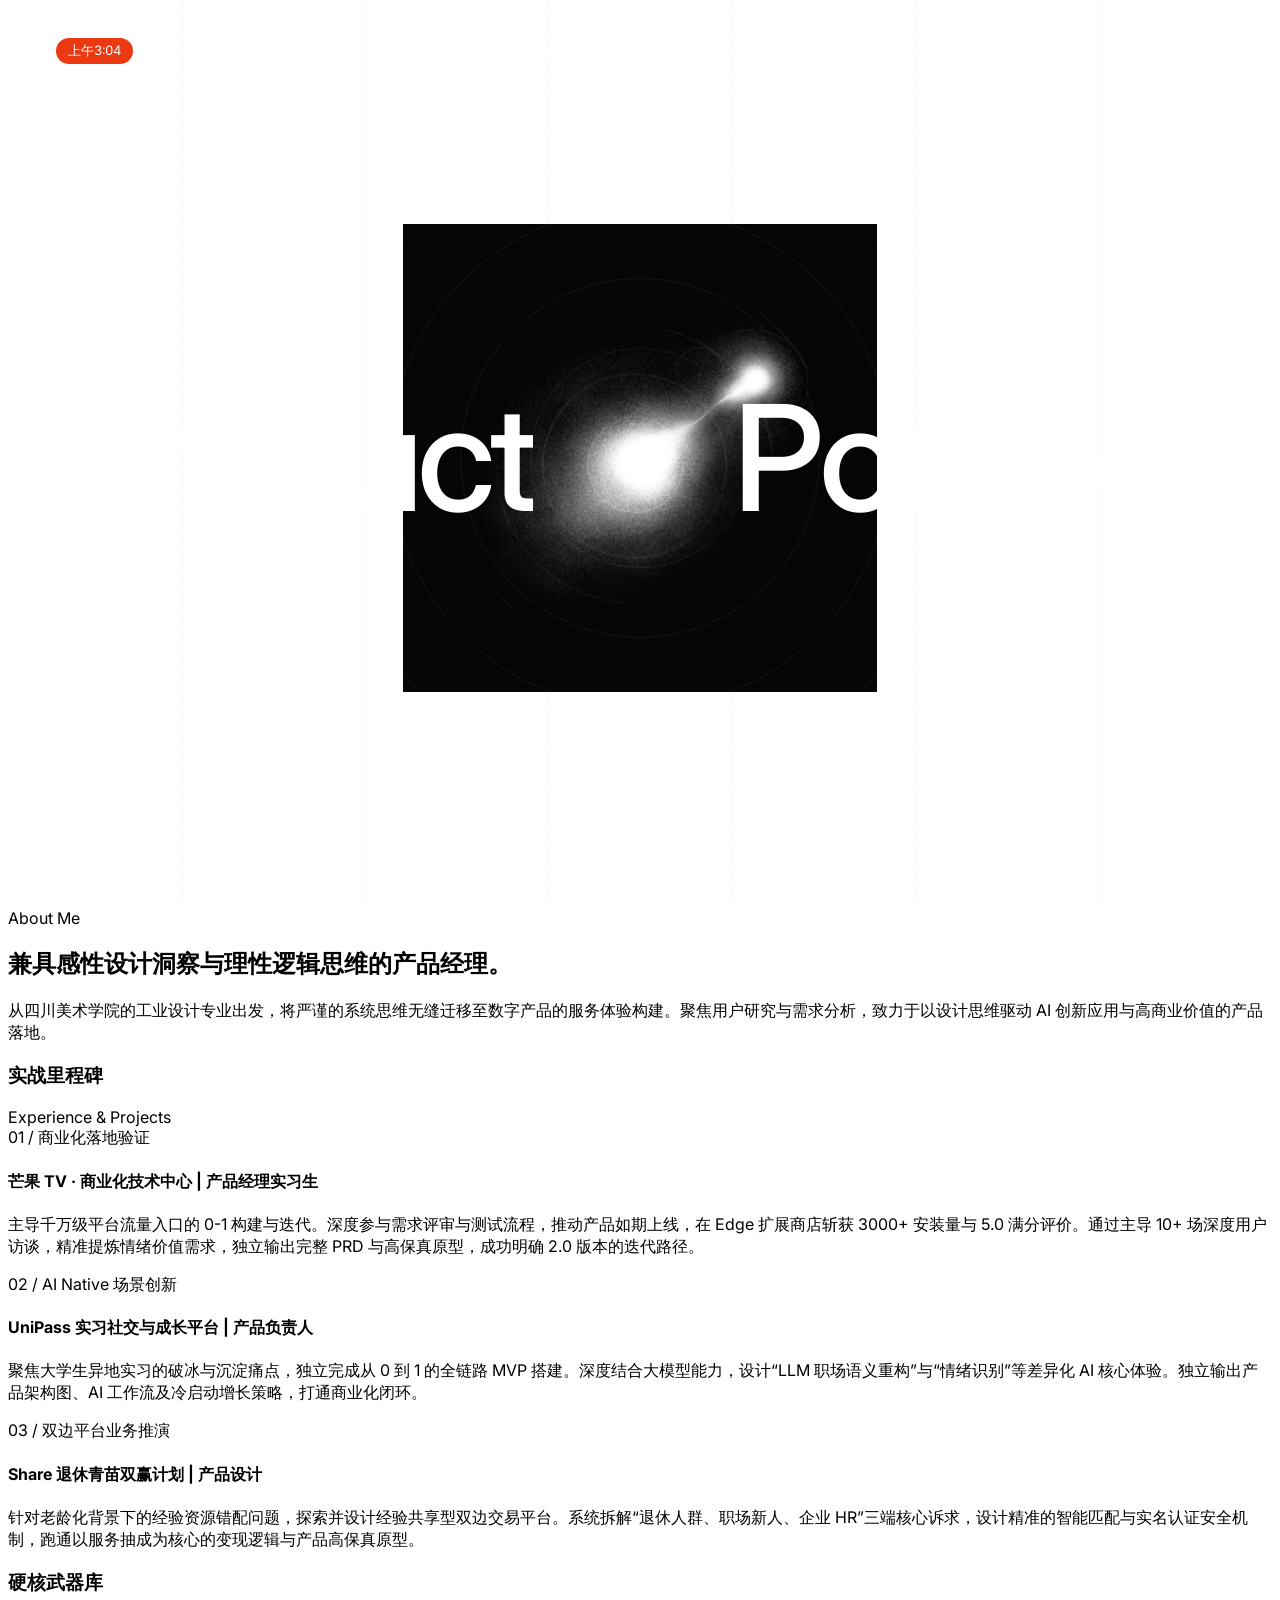
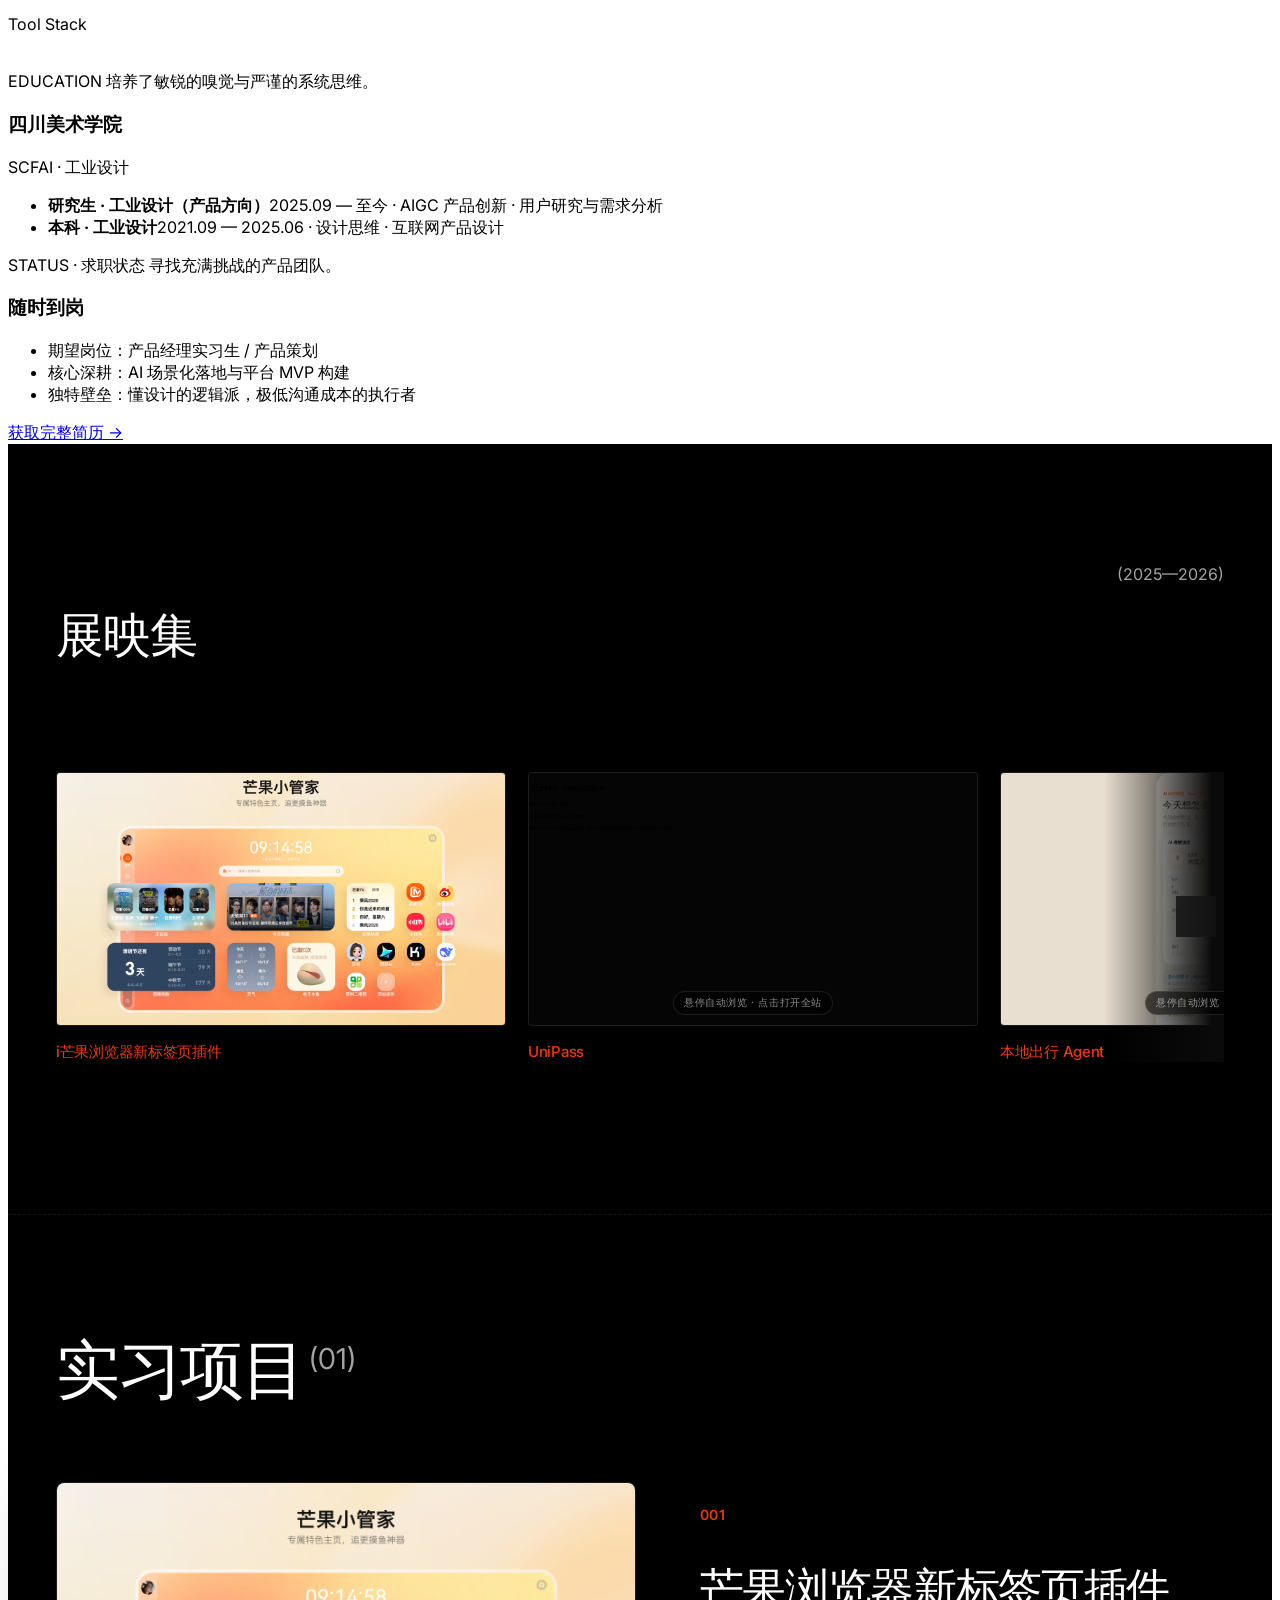
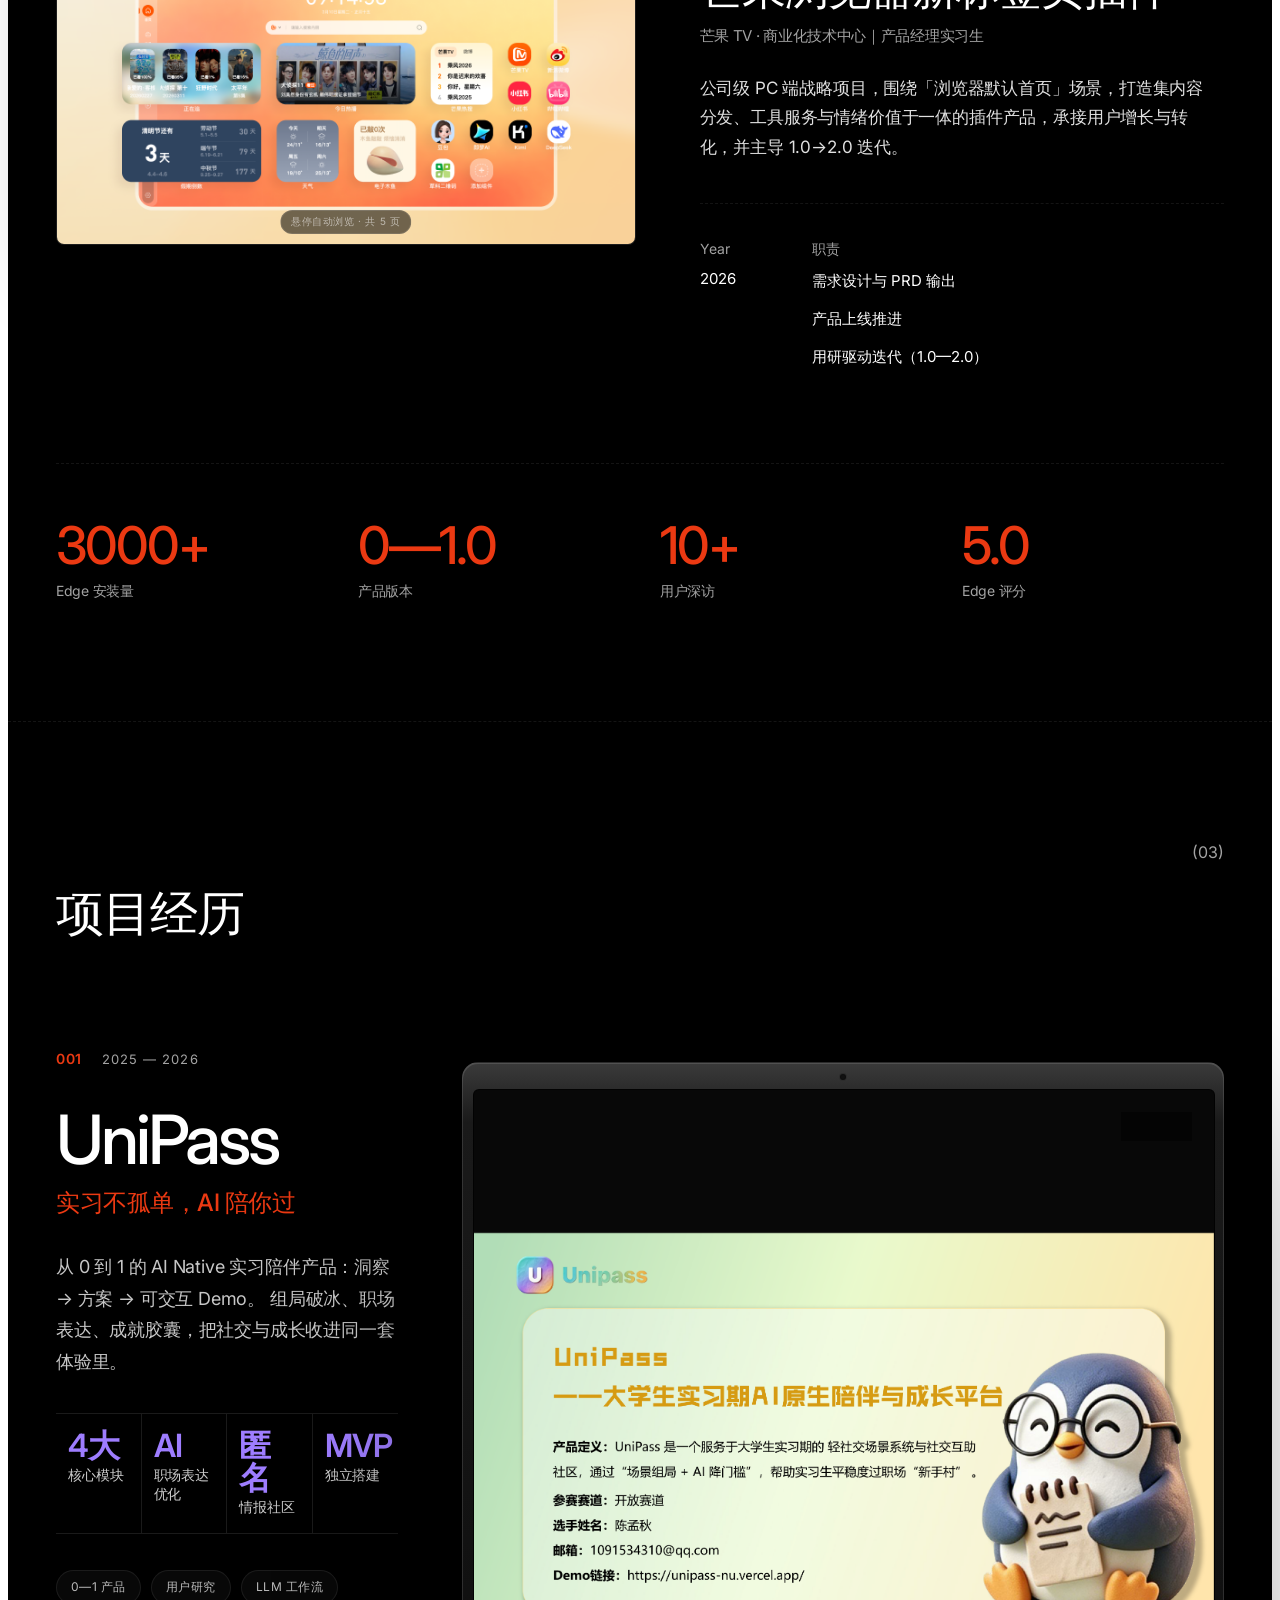
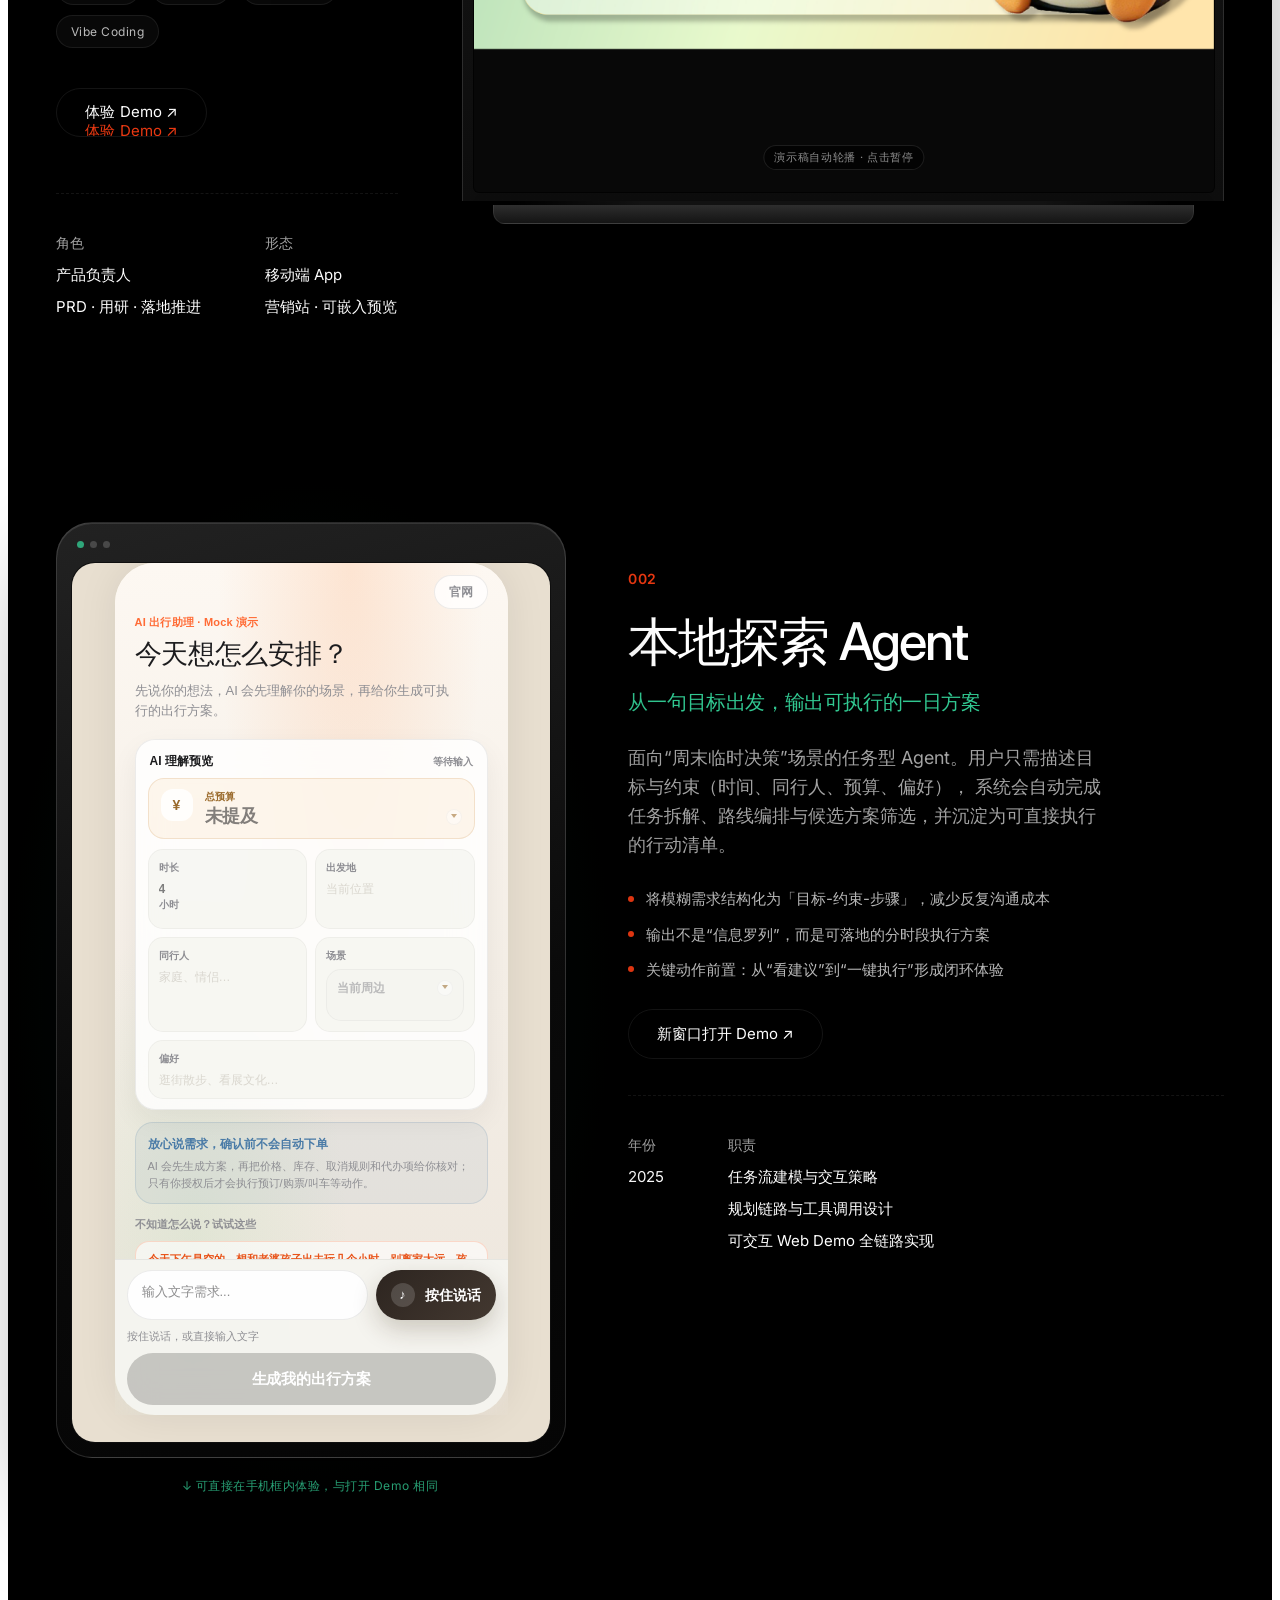
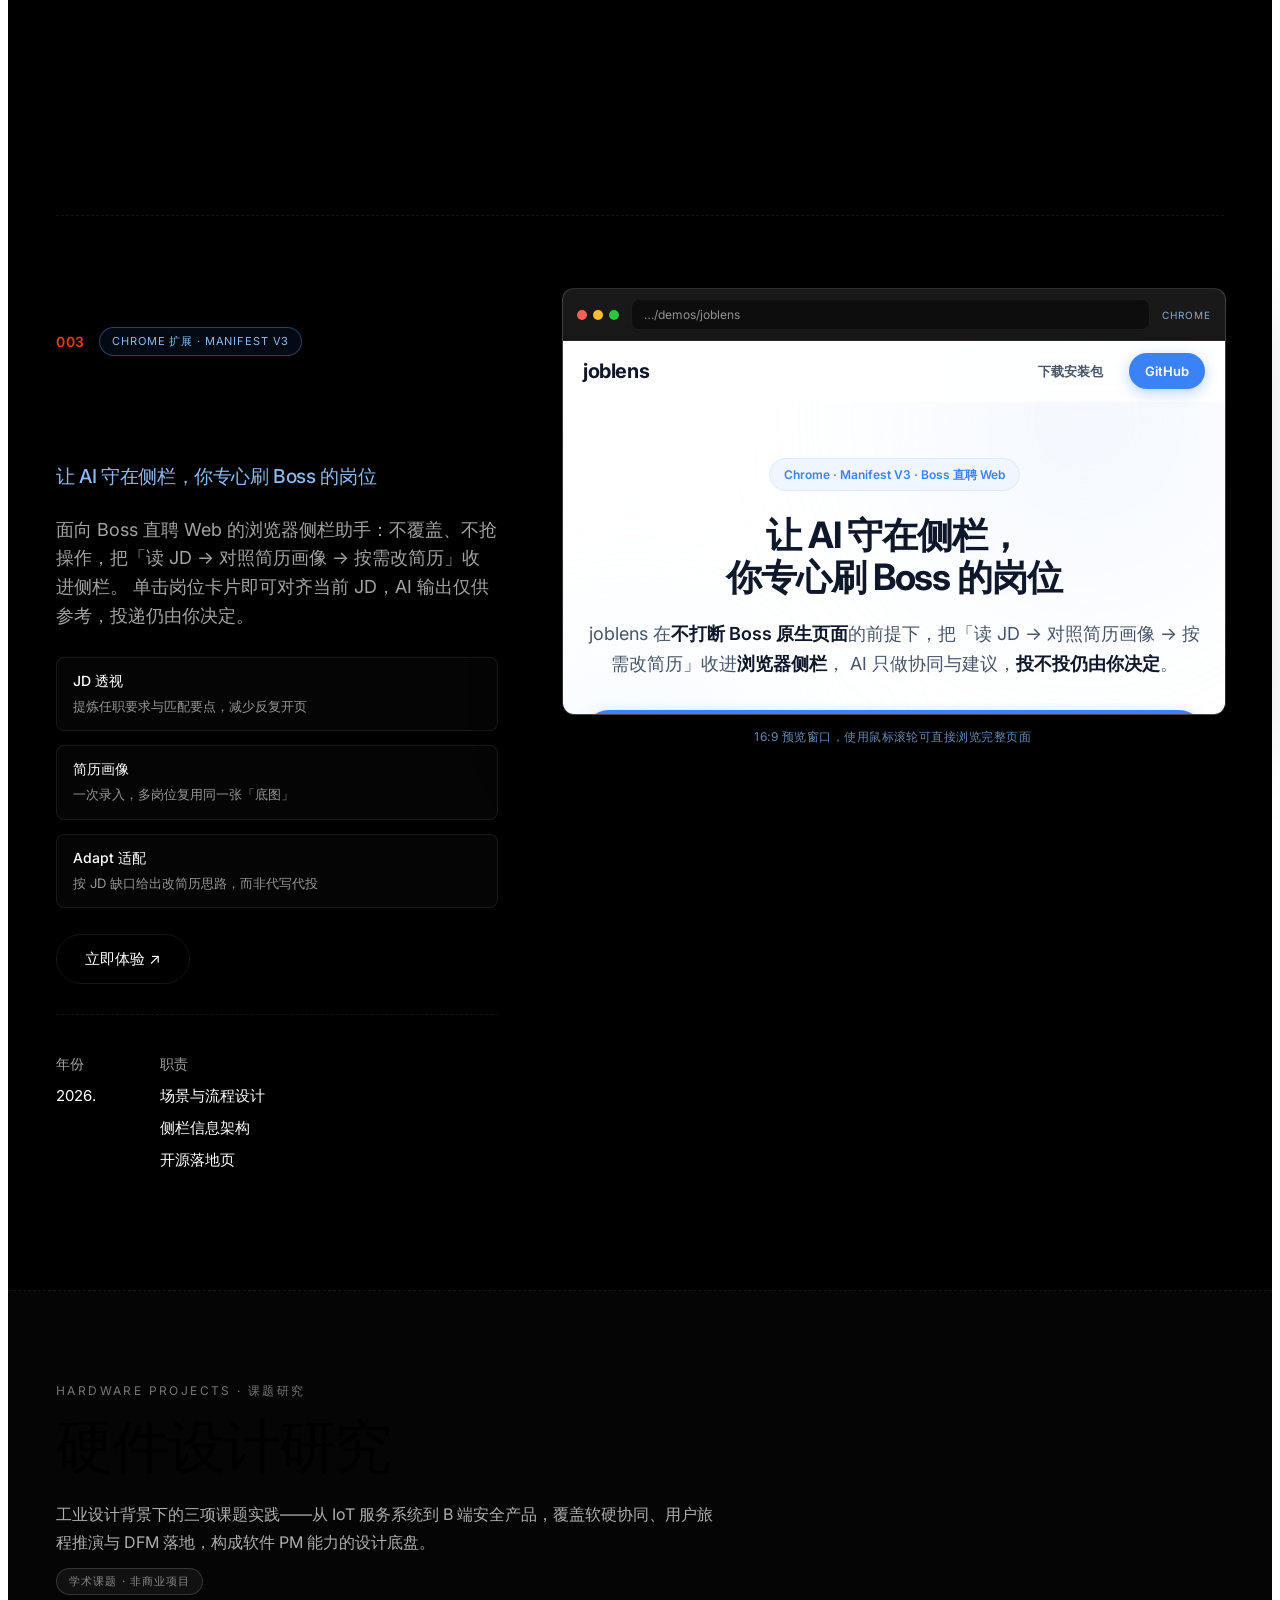
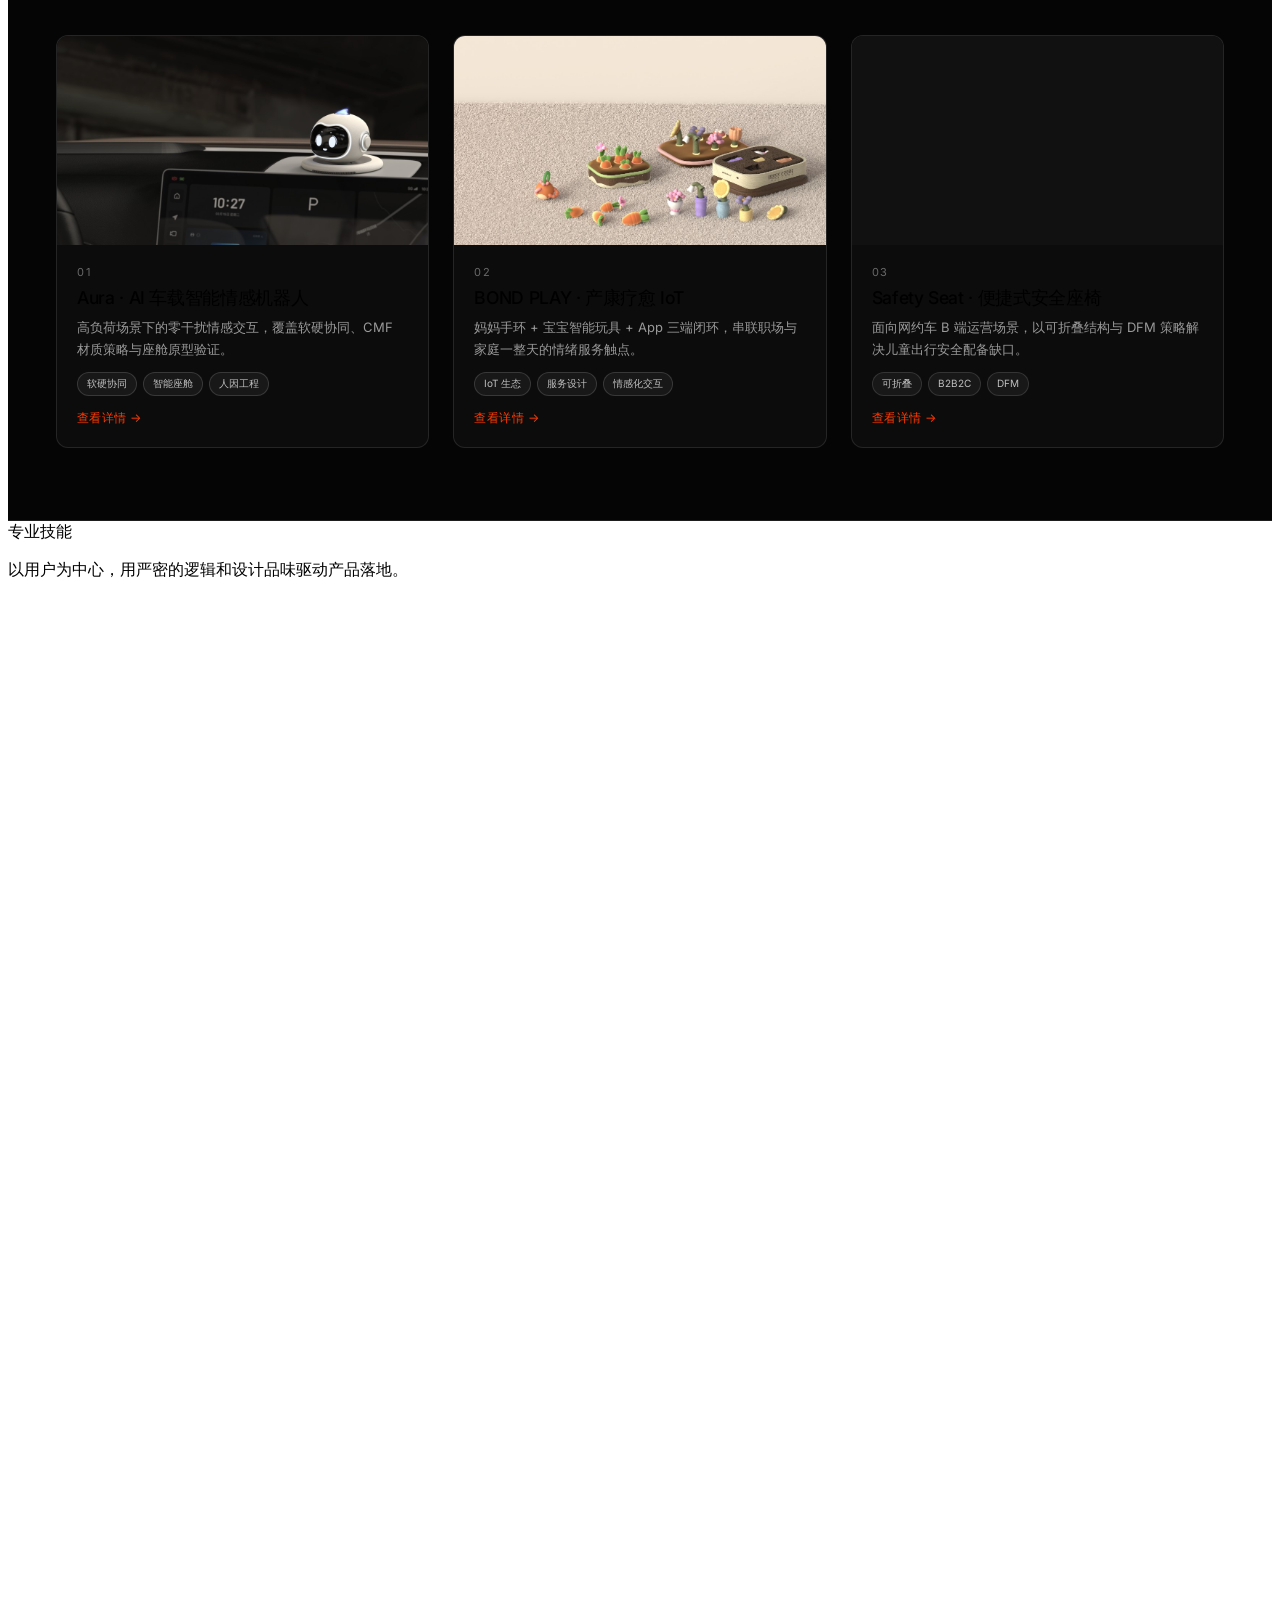
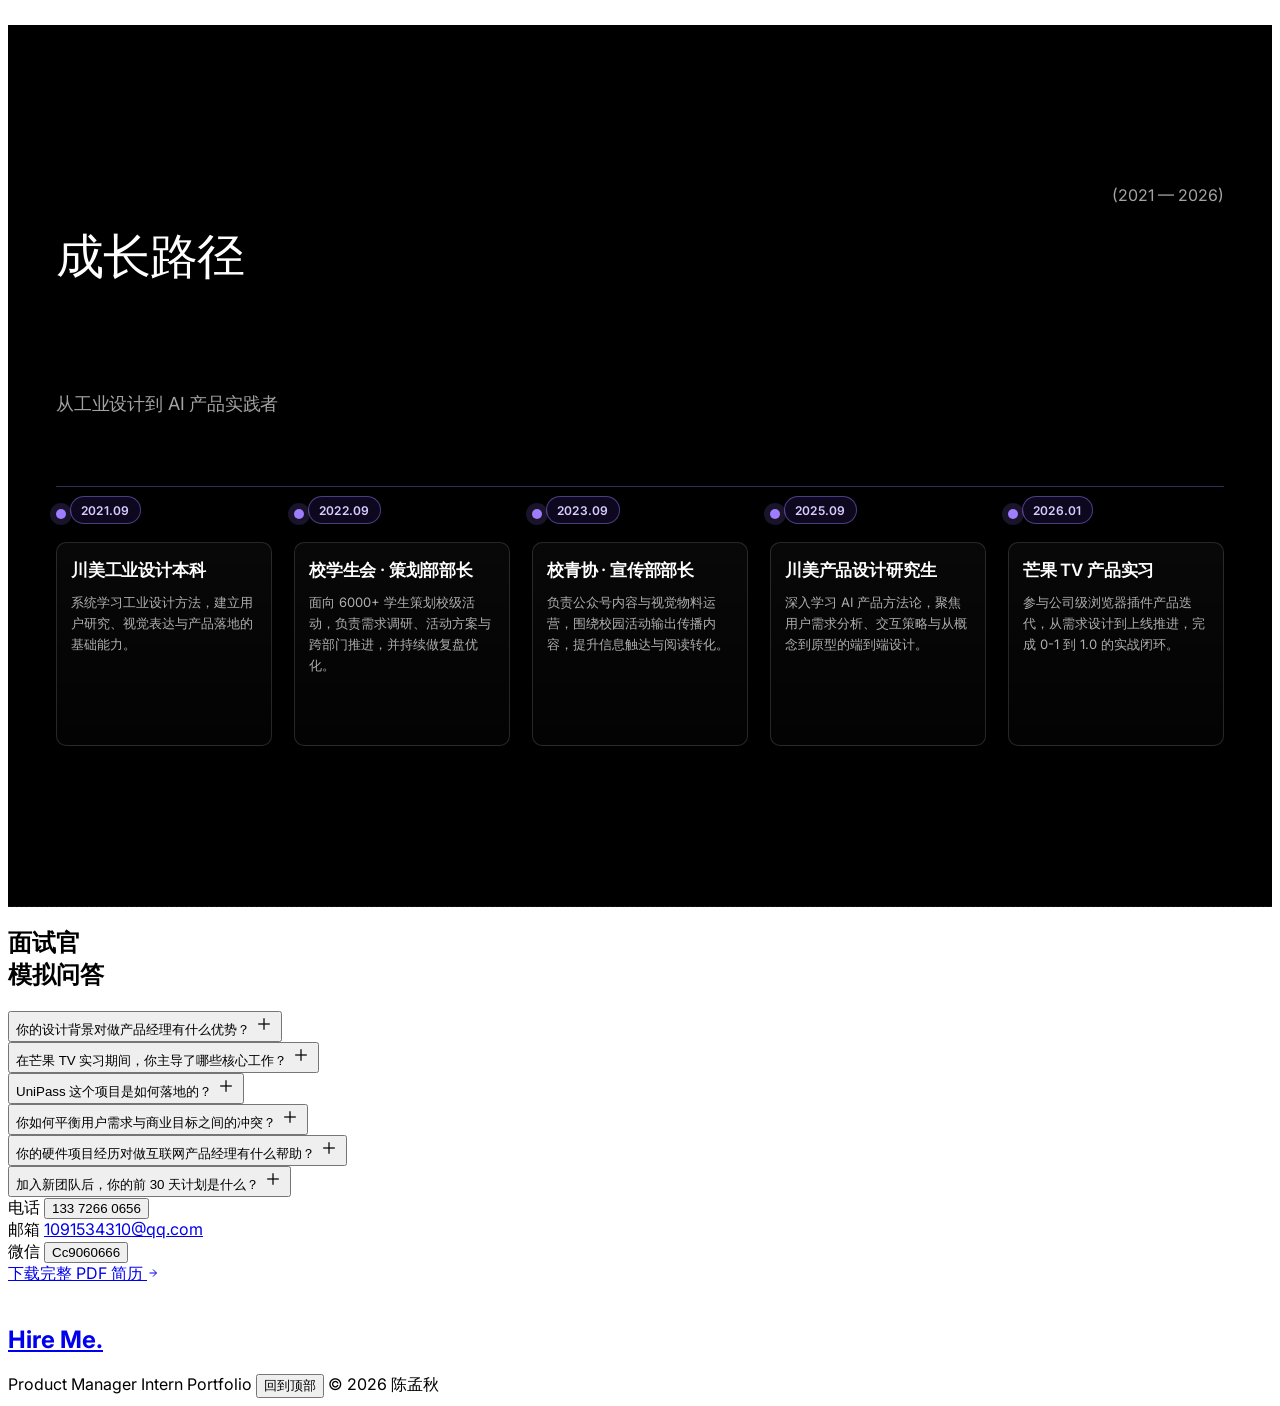
==== commit 072b1ed1: "同域名 demos：美团/joblens 静态包、国内部署指南与 iframe 兜底 Co-authored-by: Cursor <cursoragent@cursor.com>" ====
--- a/index.html
+++ b/index.html
@@ -9,7 +9,7 @@
   <meta name="description" content="陈孟秋 — 产品经理实习生。芒果 TV 实习、UniPass、用户研究与 AI 产品落地。" />
   <title>陈孟秋 · 产品经理实习生</title>
   <script>
-    window.SITE_VERSION = "20260603-contact-nav";
+    window.SITE_VERSION = "20260603-domestic-demos";
     document.addEventListener("DOMContentLoaded", function () {
       var v = window.SITE_VERSION;
       document.querySelectorAll('img[src^="assets/"]').forEach(function (img) {
@@ -19,7 +19,7 @@
       });
     });
   </script>
-  <link rel="stylesheet" href="css/foxfolio.css?v=20260603-contact-nav" />
+  <link rel="stylesheet" href="css/foxfolio.css?v=20260603-domestic-demos" />
   <script src="https://cdn.tailwindcss.com"></script>
   <style>
     .faq-content {
@@ -286,7 +286,7 @@
       </a>
 
       <a
-        href="https://unipass-nu.vercel.app/marketing#demo"
+        href="/demos/unipass/marketing#demo"
         class="portfolio-card portfolio-card--embed"
         data-embed-scroll
         target="_blank"
@@ -296,10 +296,12 @@
         <div class="portfolio-img-wrapper portfolio-embed-viewport">
           <div class="portfolio-embed__scroller">
             <iframe
-              src="https://unipass-nu.vercel.app/marketing#demo"
+              src="/demos/unipass/marketing"
               title="UniPass 产品营销页预览"
               loading="lazy"
               tabindex="-1"
+              data-demo-embed
+              data-demo-external="https://unipass-nu.vercel.app/marketing#demo"
             ></iframe>
           </div>
           <span class="portfolio-embed-hint">悬停自动浏览 · 点击打开全站</span>
@@ -308,7 +310,7 @@
       </a>
 
       <a
-        href="https://meituan-agent.vercel.app/demo"
+        href="/demos/meituan-agent/?demo=1"
         class="portfolio-card portfolio-card--embed"
         data-embed-scroll
         data-embed-height="4200"
@@ -319,10 +321,12 @@
         <div class="portfolio-img-wrapper portfolio-embed-viewport">
           <div class="portfolio-embed__scroller">
             <iframe
-              src="https://meituan-agent.vercel.app/demo"
+              src="/demos/meituan-agent/?demo=1"
               title="本地出行 Agent Demo 预览"
               loading="lazy"
               tabindex="-1"
+              data-demo-embed
+              data-demo-external="https://meituan-agent.vercel.app/demo"
             ></iframe>
           </div>
           <span class="portfolio-embed-hint">悬停自动浏览 · 点击打开全站</span>
@@ -331,7 +335,7 @@
       </a>
 
       <a
-        href="https://joblens-pi.vercel.app/"
+        href="/demos/joblens/"
         class="portfolio-card portfolio-card--embed"
         data-embed-scroll
         data-embed-height="5200"
@@ -342,10 +346,12 @@
         <div class="portfolio-img-wrapper portfolio-embed-viewport">
           <div class="portfolio-embed__scroller">
             <iframe
-              src="https://joblens-pi.vercel.app/"
+              src="/demos/joblens/"
               title="joblens 产品页预览"
               loading="lazy"
               tabindex="-1"
+              data-demo-embed
+              data-demo-external="https://joblens-pi.vercel.app/"
             ></iframe>
           </div>
           <span class="portfolio-embed-hint">悬停自动浏览 · 点击打开全站</span>
@@ -535,7 +541,7 @@
           </ul>
           <div class="work-feature__actions">
             <a
-              href="https://unipass-nu.vercel.app/marketing#demo"
+              href="/demos/unipass/marketing#demo"
               class="btn-visit rolling-link"
               data-text="体验 Demo ↗"
               target="_blank"
@@ -594,11 +600,13 @@
               </div>
               <div class="work-agent-phone__screen work-agent-live">
                 <iframe
-                  src="https://meituan-agent.vercel.app/demo"
+                  src="/demos/meituan-agent/?demo=1"
                   title="本地出行 Agent 可交互 Demo"
                   class="work-agent-live__frame"
                   loading="lazy"
                   allow="clipboard-write"
+                  data-demo-embed
+                  data-demo-external="https://meituan-agent.vercel.app/demo"
                 ></iframe>
               </div>
             </div>
@@ -619,7 +627,7 @@
               <li>关键动作前置：从“看建议”到“一键执行”形成闭环体验</li>
             </ul>
             <a
-              href="https://meituan-agent.vercel.app/demo"
+              href="/demos/meituan-agent/?demo=1"
               class="btn-visit"
               target="_blank"
               rel="noopener noreferrer"
@@ -668,7 +676,7 @@
               </li>
             </ul>
             <a
-              href="https://joblens-pi.vercel.app/"
+              href="/demos/joblens/"
               class="btn-visit joblens-reveal joblens-cta"
               style="--jr-delay: 0.5s"
               target="_blank"
@@ -694,7 +702,7 @@
                 <div class="work-joblens-browser__dots" aria-hidden="true">
                   <span></span><span></span><span></span>
                 </div>
-                <div class="work-joblens-browser__url">joblens-pi.vercel.app</div>
+                <div class="work-joblens-browser__url">…/demos/joblens</div>
                 <span class="work-joblens-browser__tag">Chrome</span>
               </div>
               <div
@@ -702,10 +710,12 @@
                 aria-label="joblens 产品页预览（16:9，滚轮浏览）"
               >
                 <iframe
-                  src="https://joblens-pi.vercel.app/"
+                  src="/demos/joblens/"
                   title="joblens 产品站预览"
                   class="work-joblens-browser__frame"
                   loading="lazy"
+                  data-demo-embed
+                  data-demo-external="https://joblens-pi.vercel.app/"
                 ></iframe>
               </div>
             </div>
@@ -1276,7 +1286,7 @@
 
   <div id="toast" class="fixed bottom-6 left-1/2 -translate-x-1/2 bg-white/10 border border-white/20 text-white text-sm px-4 py-2 rounded-md opacity-0 pointer-events-none transition-opacity z-[100]" role="status"></div>
 
-  <script src="js/main.js?v=20260603-contact-nav"></script>
+  <script src="js/main.js?v=20260603-domestic-demos"></script>
   <script>
     document.getElementById("site-version").textContent = window.SITE_VERSION || "—";
   </script>
--- a/css/foxfolio.css
+++ b/css/foxfolio.css
@@ -829,6 +829,83 @@
 
 .portfolio-card--embed:hover .portfolio-img-wrapper {
   transform: none;
+}
+
+/* Demo iframe 加载失败兜底（同域名 /demos/ 或海外备用链） */
+.demo-embed-wrap {
+  position: relative;
+}
+
+.demo-embed-fallback {
+  position: absolute;
+  inset: 0;
+  z-index: 4;
+  display: flex;
+  flex-direction: column;
+  align-items: center;
+  justify-content: center;
+  gap: 10px;
+  padding: 20px;
+  text-align: center;
+  background: radial-gradient(
+    ellipse 80% 70% at 50% 40%,
+    rgba(30, 30, 40, 0.95),
+    rgba(5, 5, 8, 0.98)
+  );
+  border: 1px solid rgba(255, 255, 255, 0.08);
+}
+
+.demo-embed-fallback[hidden] {
+  display: none !important;
+}
+
+.demo-embed-fallback__title {
+  margin: 0;
+  font-size: 13px;
+  font-weight: 600;
+  color: rgba(255, 255, 255, 0.88);
+}
+
+.demo-embed-fallback__hint {
+  margin: 0;
+  max-width: 22em;
+  font-size: 11px;
+  line-height: 1.5;
+  color: rgba(255, 255, 255, 0.45);
+}
+
+.demo-embed-fallback__actions {
+  display: flex;
+  flex-wrap: wrap;
+  gap: 8px;
+  justify-content: center;
+}
+
+.demo-embed-fallback__btn {
+  padding: 6px 14px;
+  border-radius: 999px;
+  font-size: 11px;
+  letter-spacing: 0.04em;
+  text-decoration: none;
+  border: 1px solid rgba(255, 255, 255, 0.18);
+  color: rgba(255, 255, 255, 0.85);
+  background: rgba(255, 255, 255, 0.06);
+  transition: background 0.2s ease, border-color 0.2s ease;
+}
+
+.demo-embed-fallback__btn:hover {
+  background: rgba(255, 255, 255, 0.12);
+  border-color: rgba(255, 255, 255, 0.28);
+}
+
+.demo-embed-fallback__btn--muted {
+  color: rgba(255, 255, 255, 0.55);
+  border-color: rgba(255, 255, 255, 0.1);
+}
+
+.work-agent-phone__screen,
+.work-joblens-browser__body {
+  position: relative;
 }
 
 /* 移动端项目：横版卡片 + 居中手机框 */
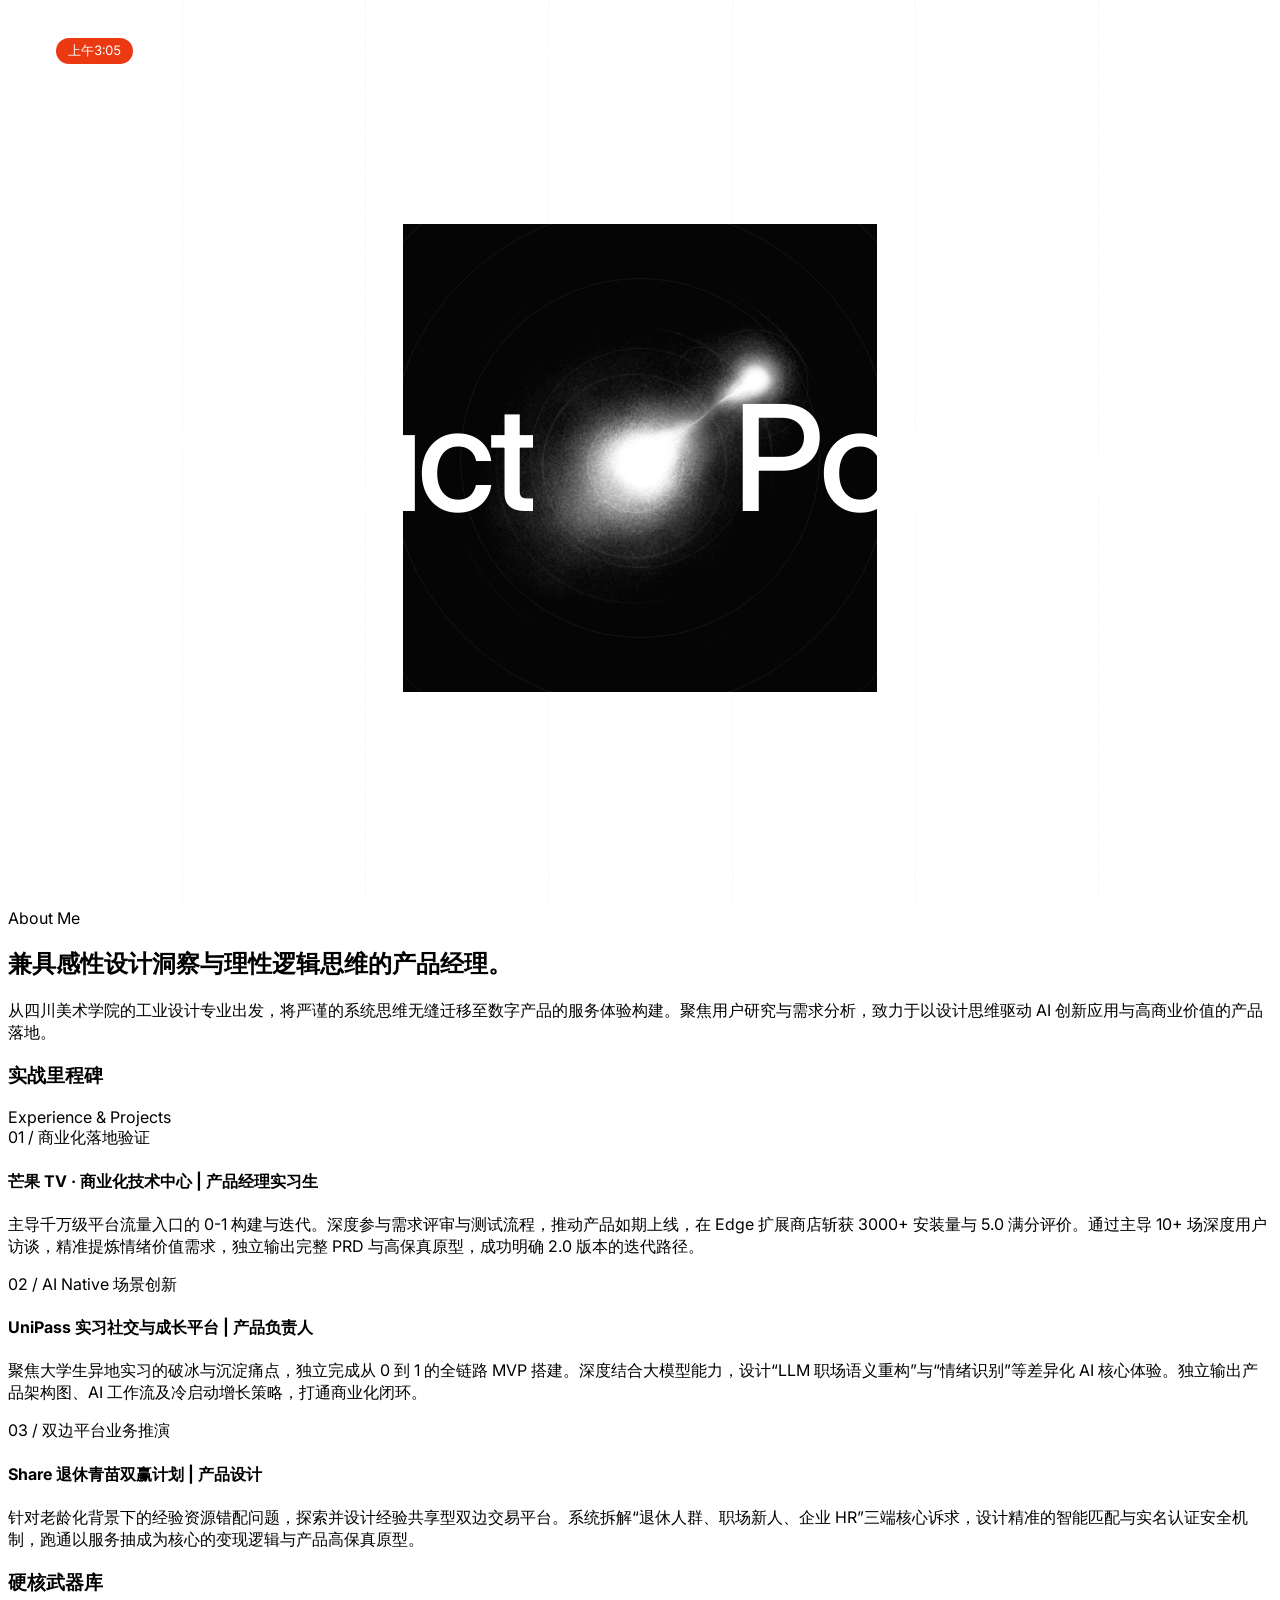
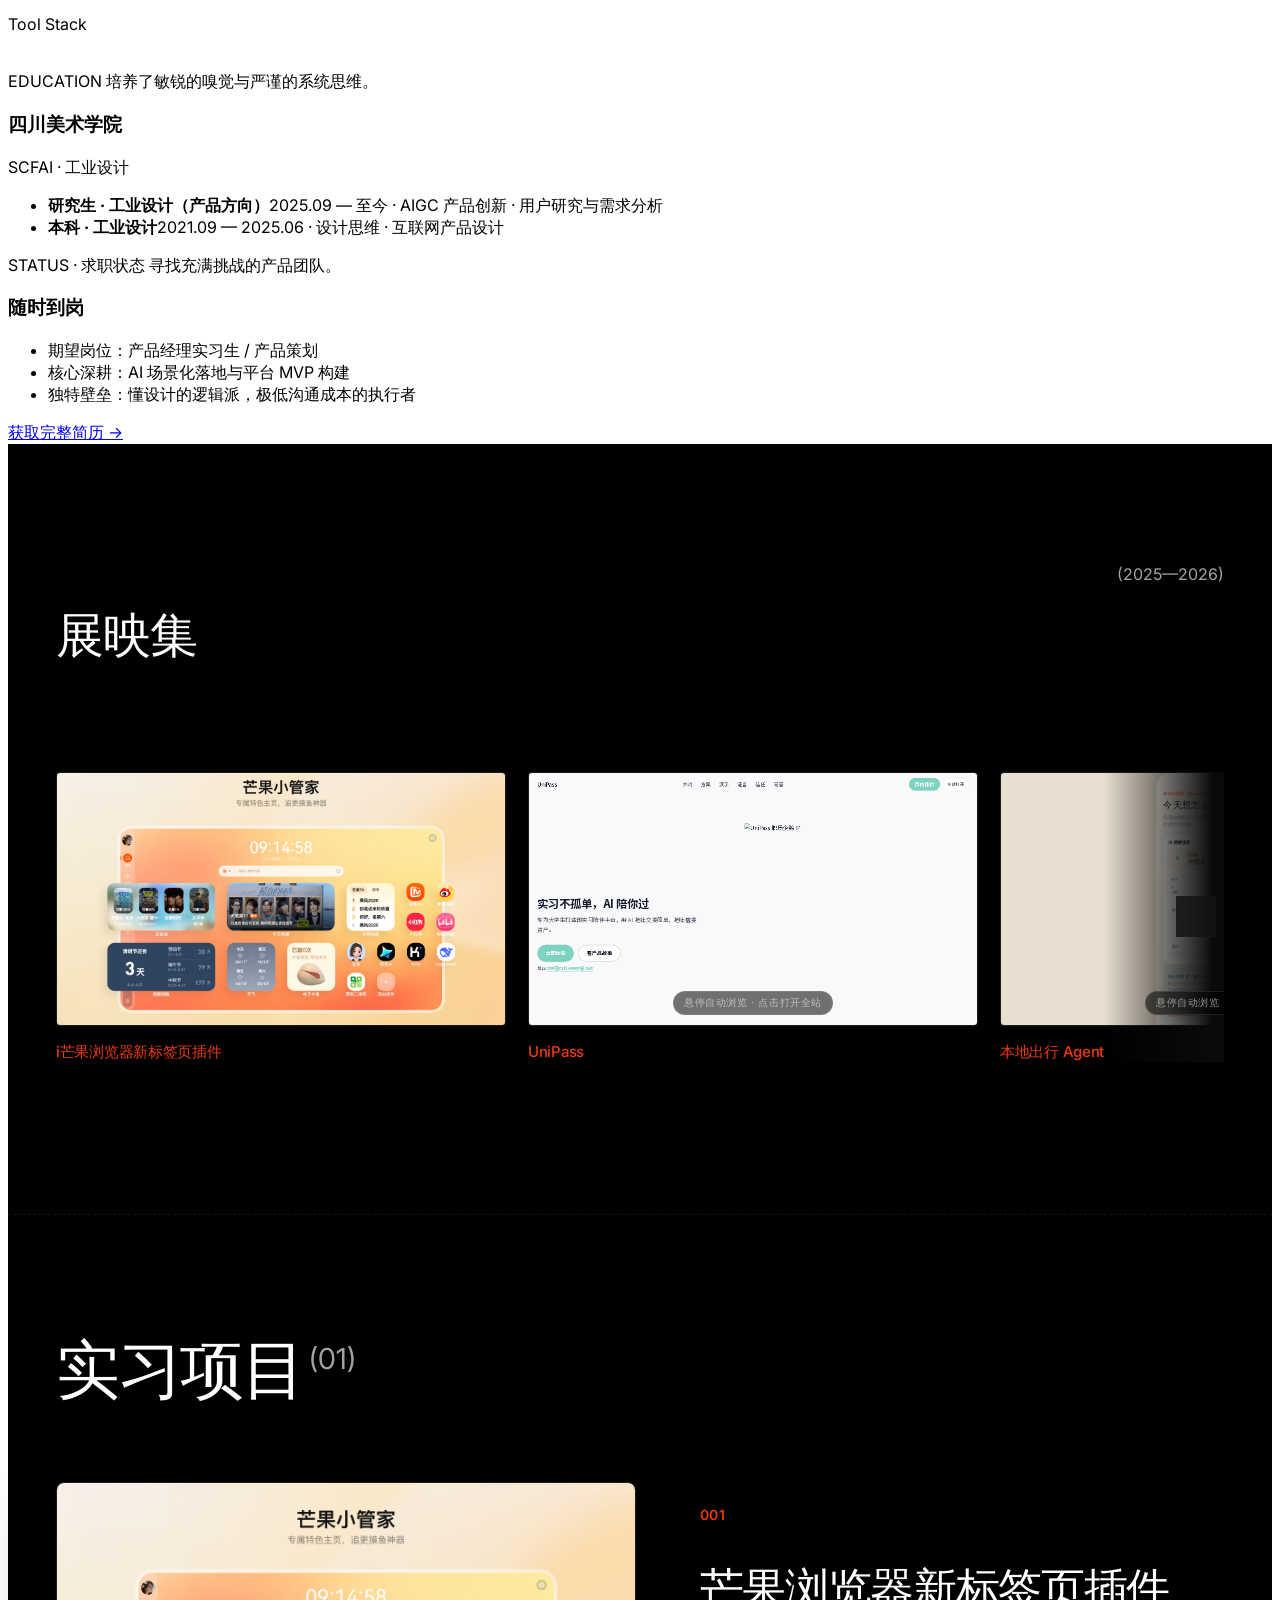
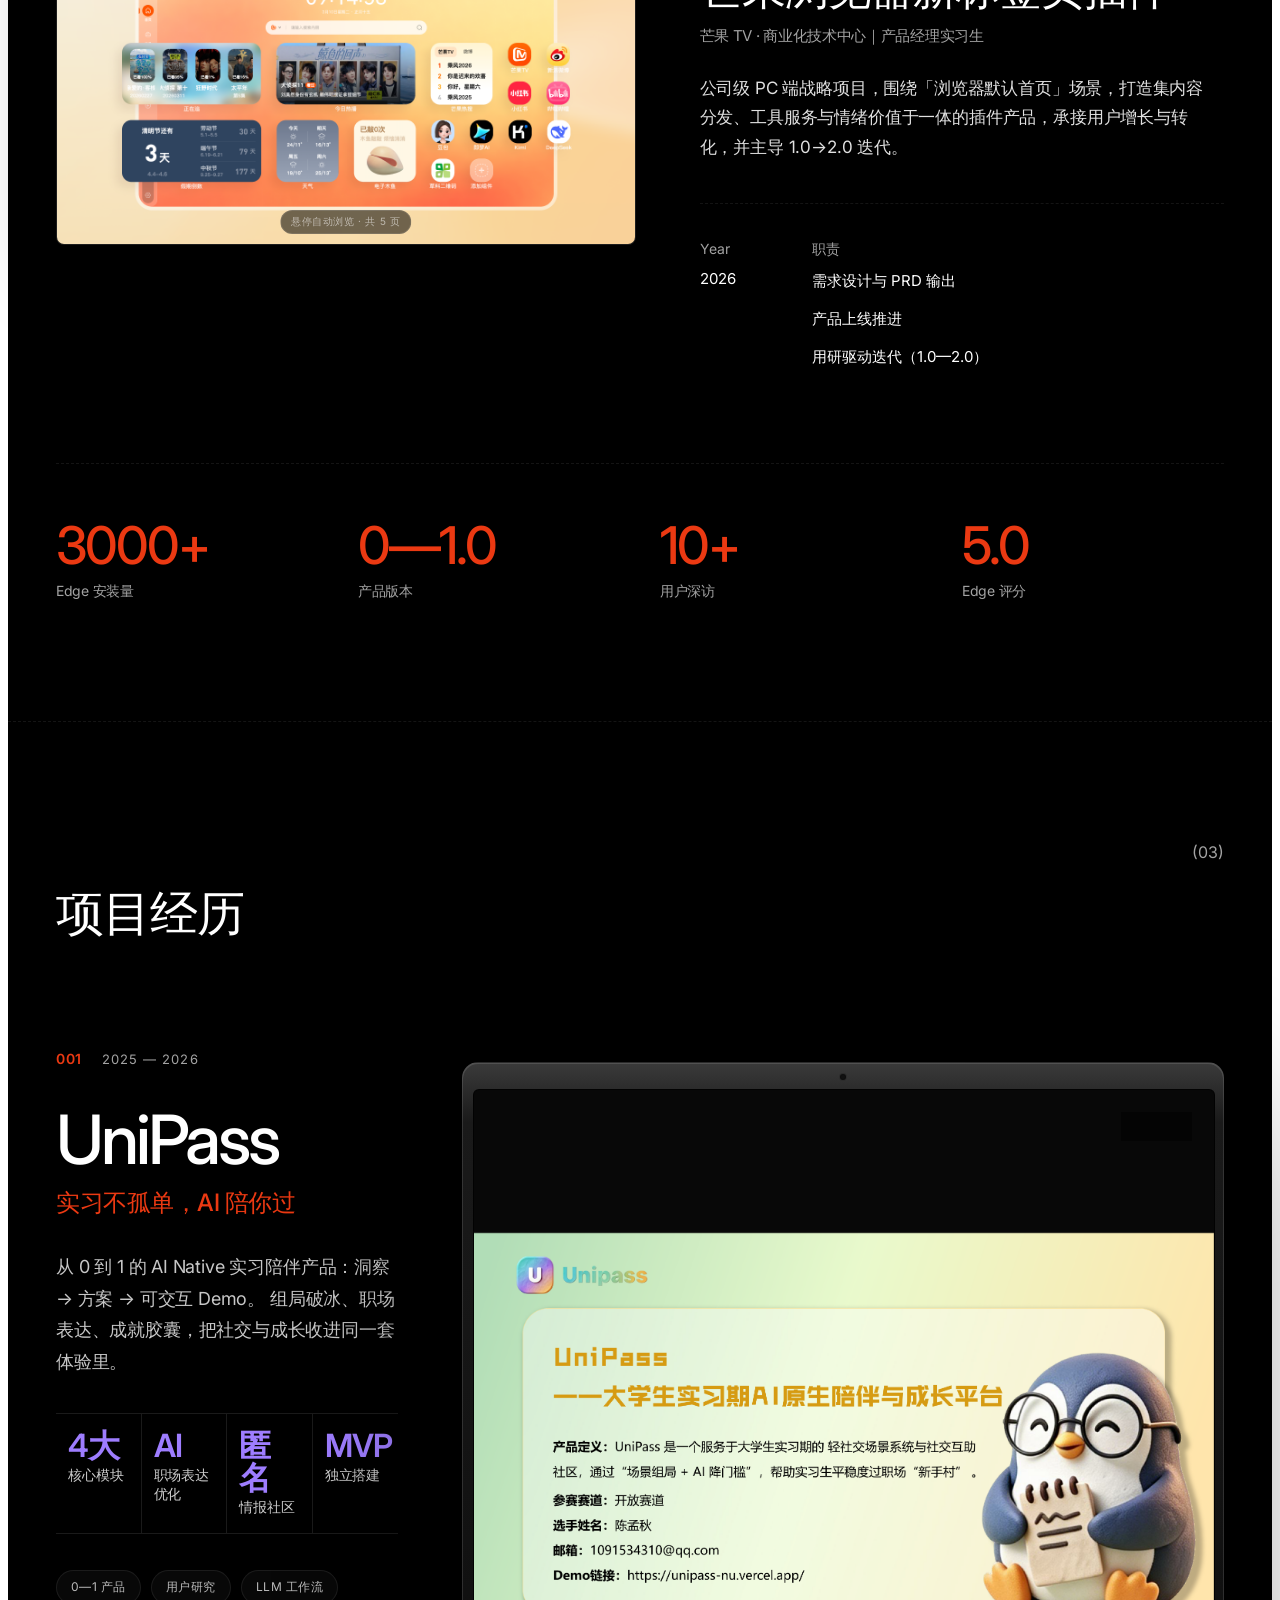
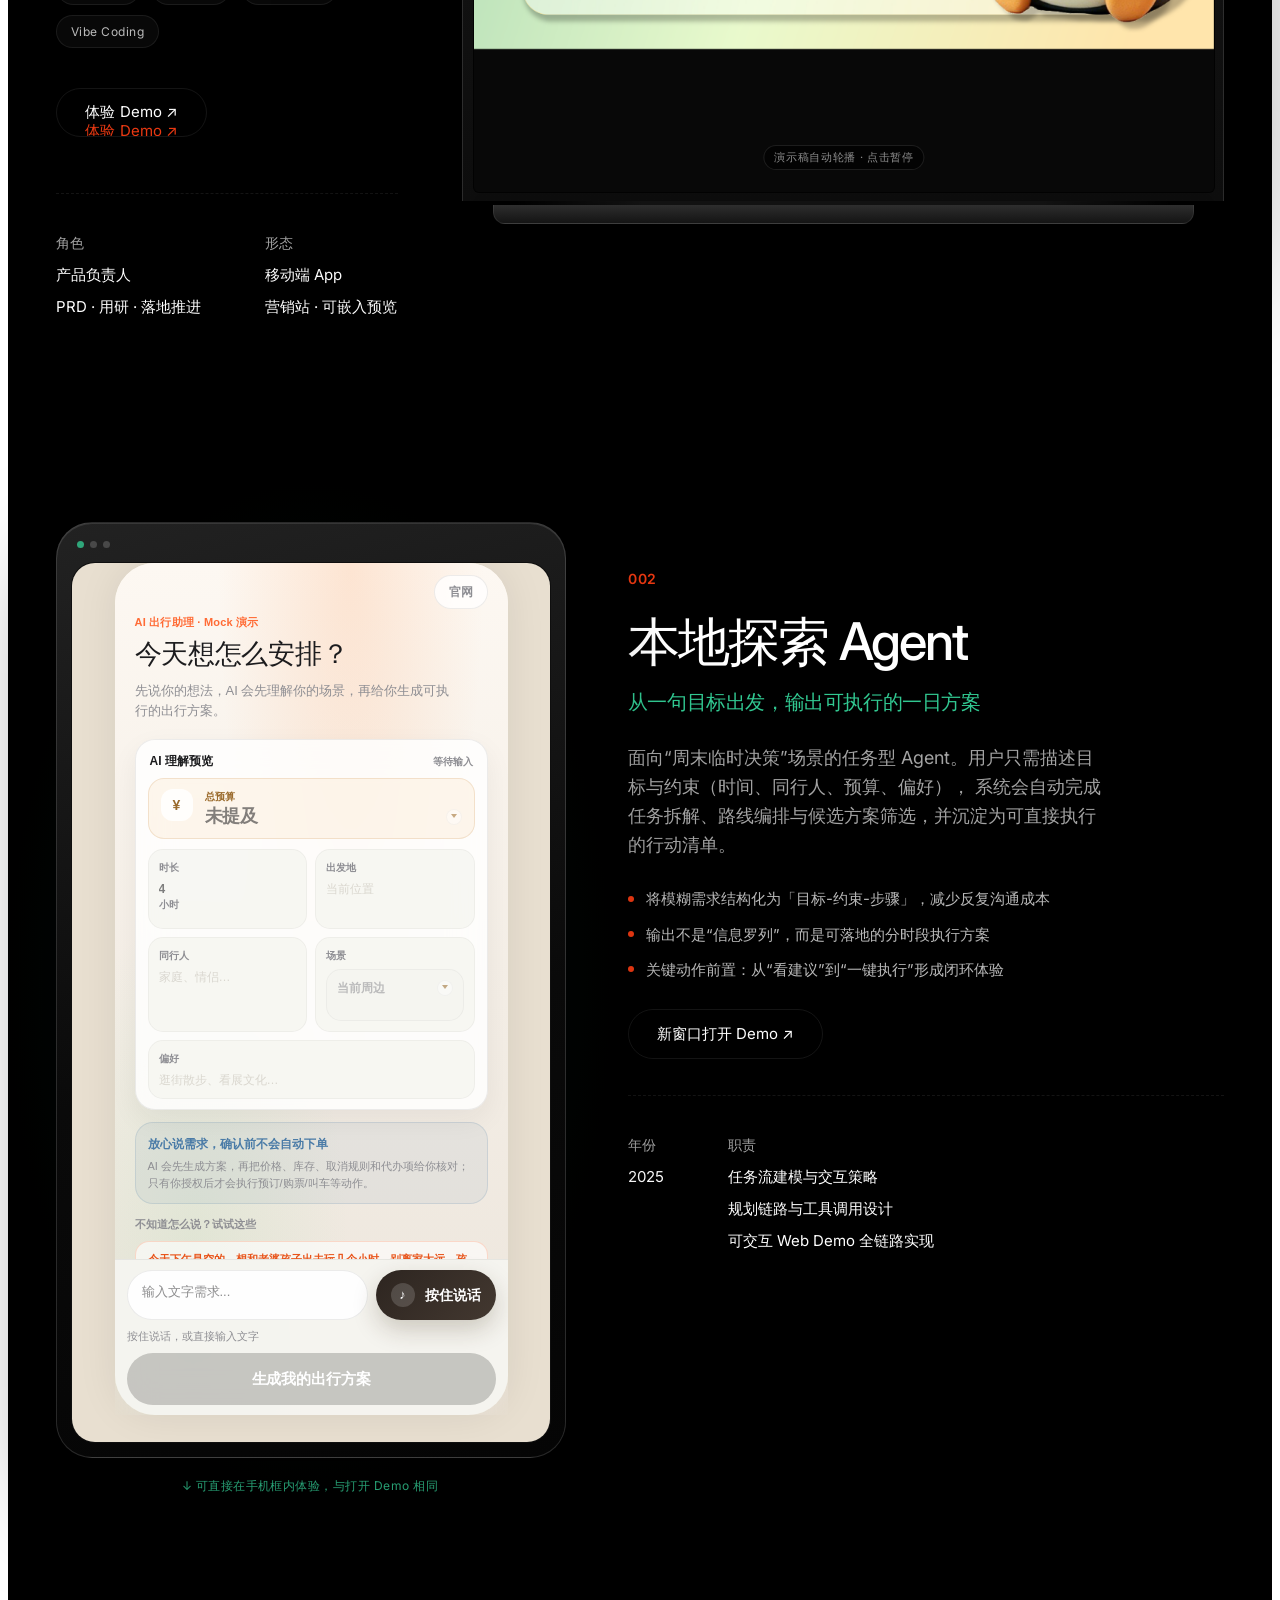
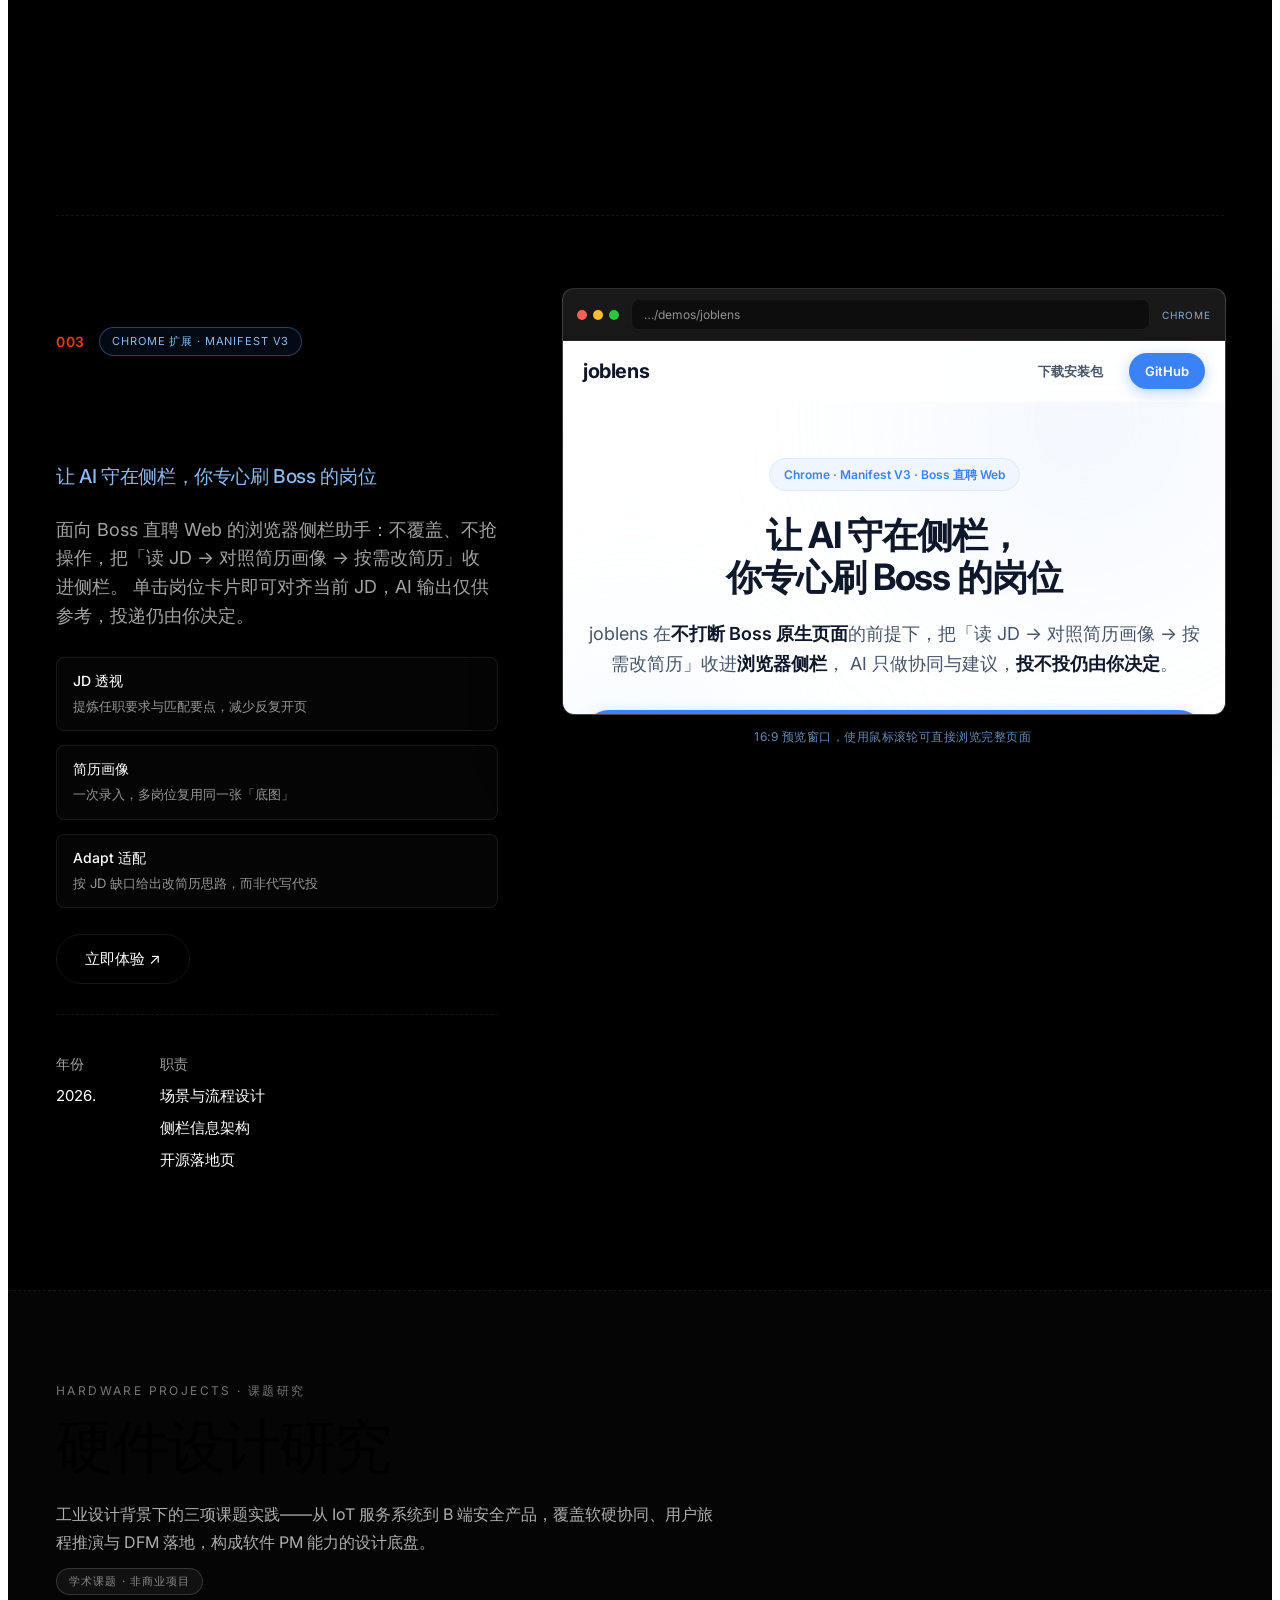
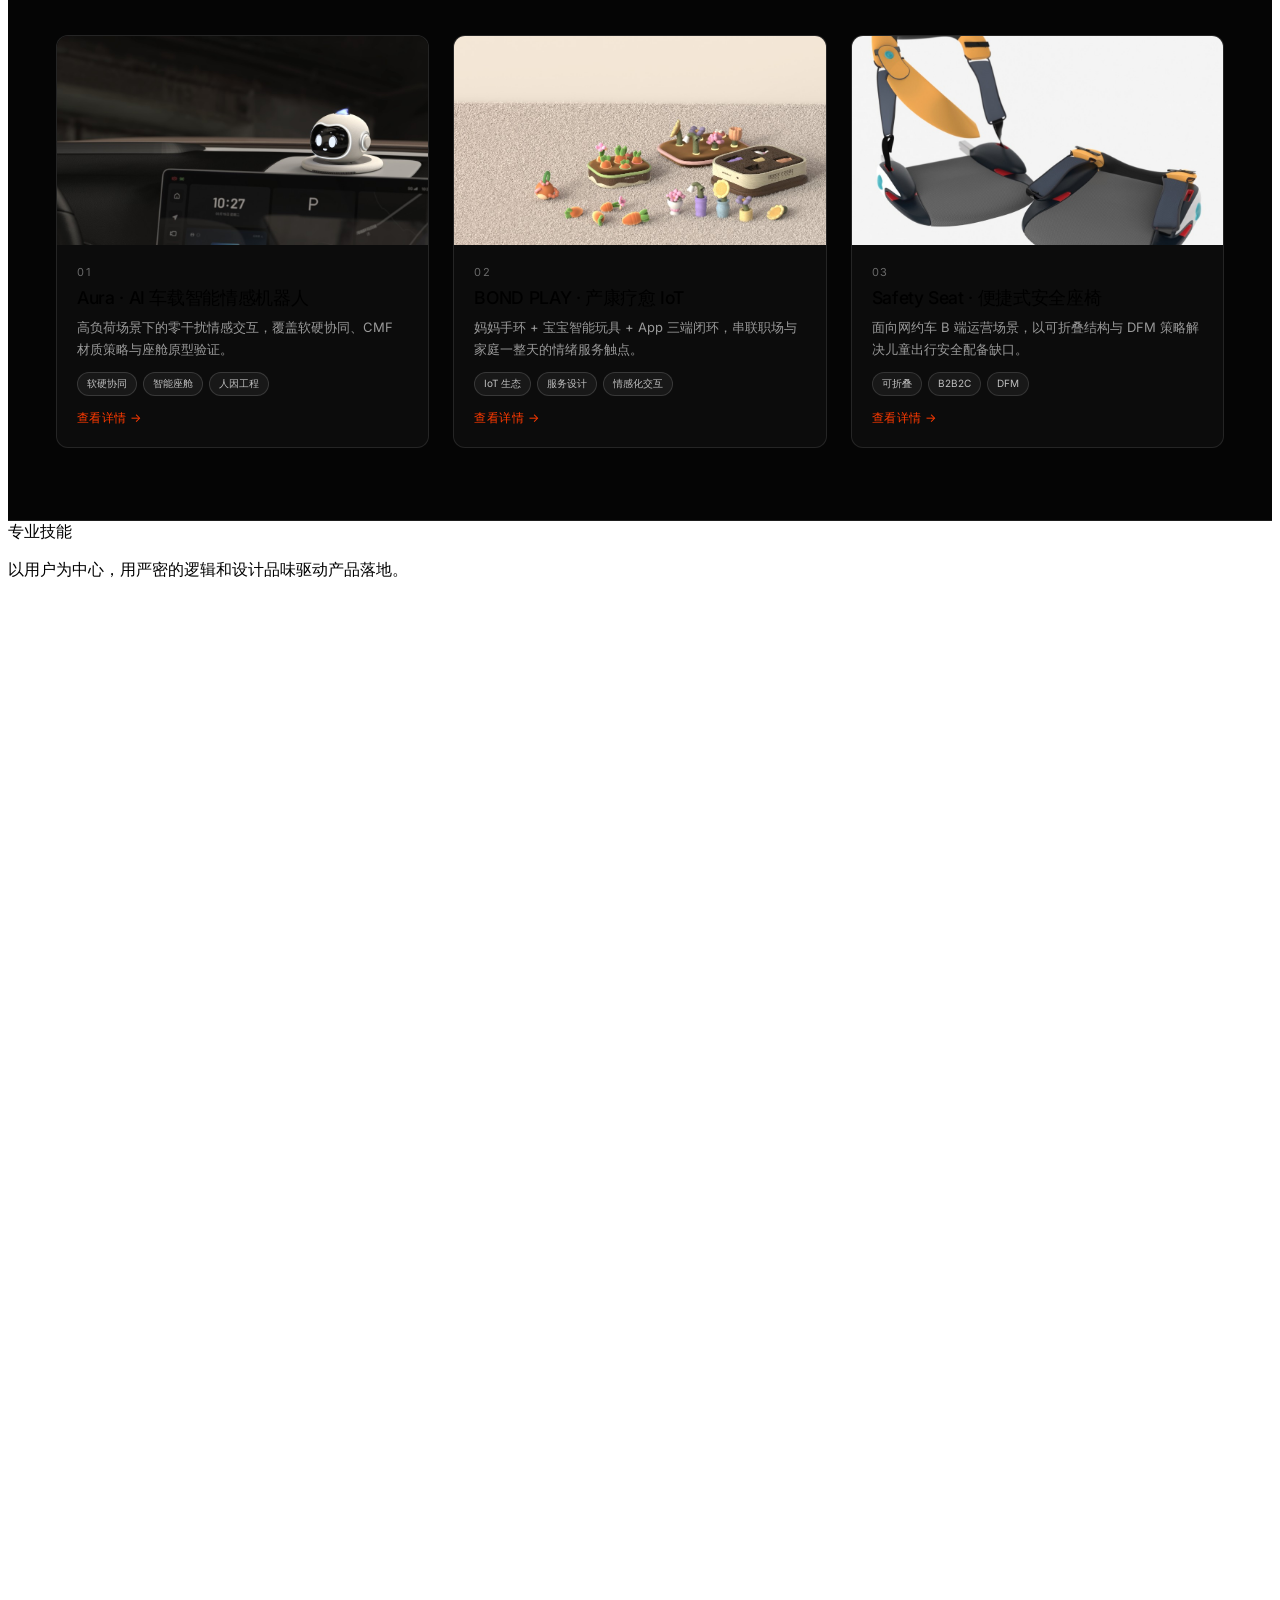
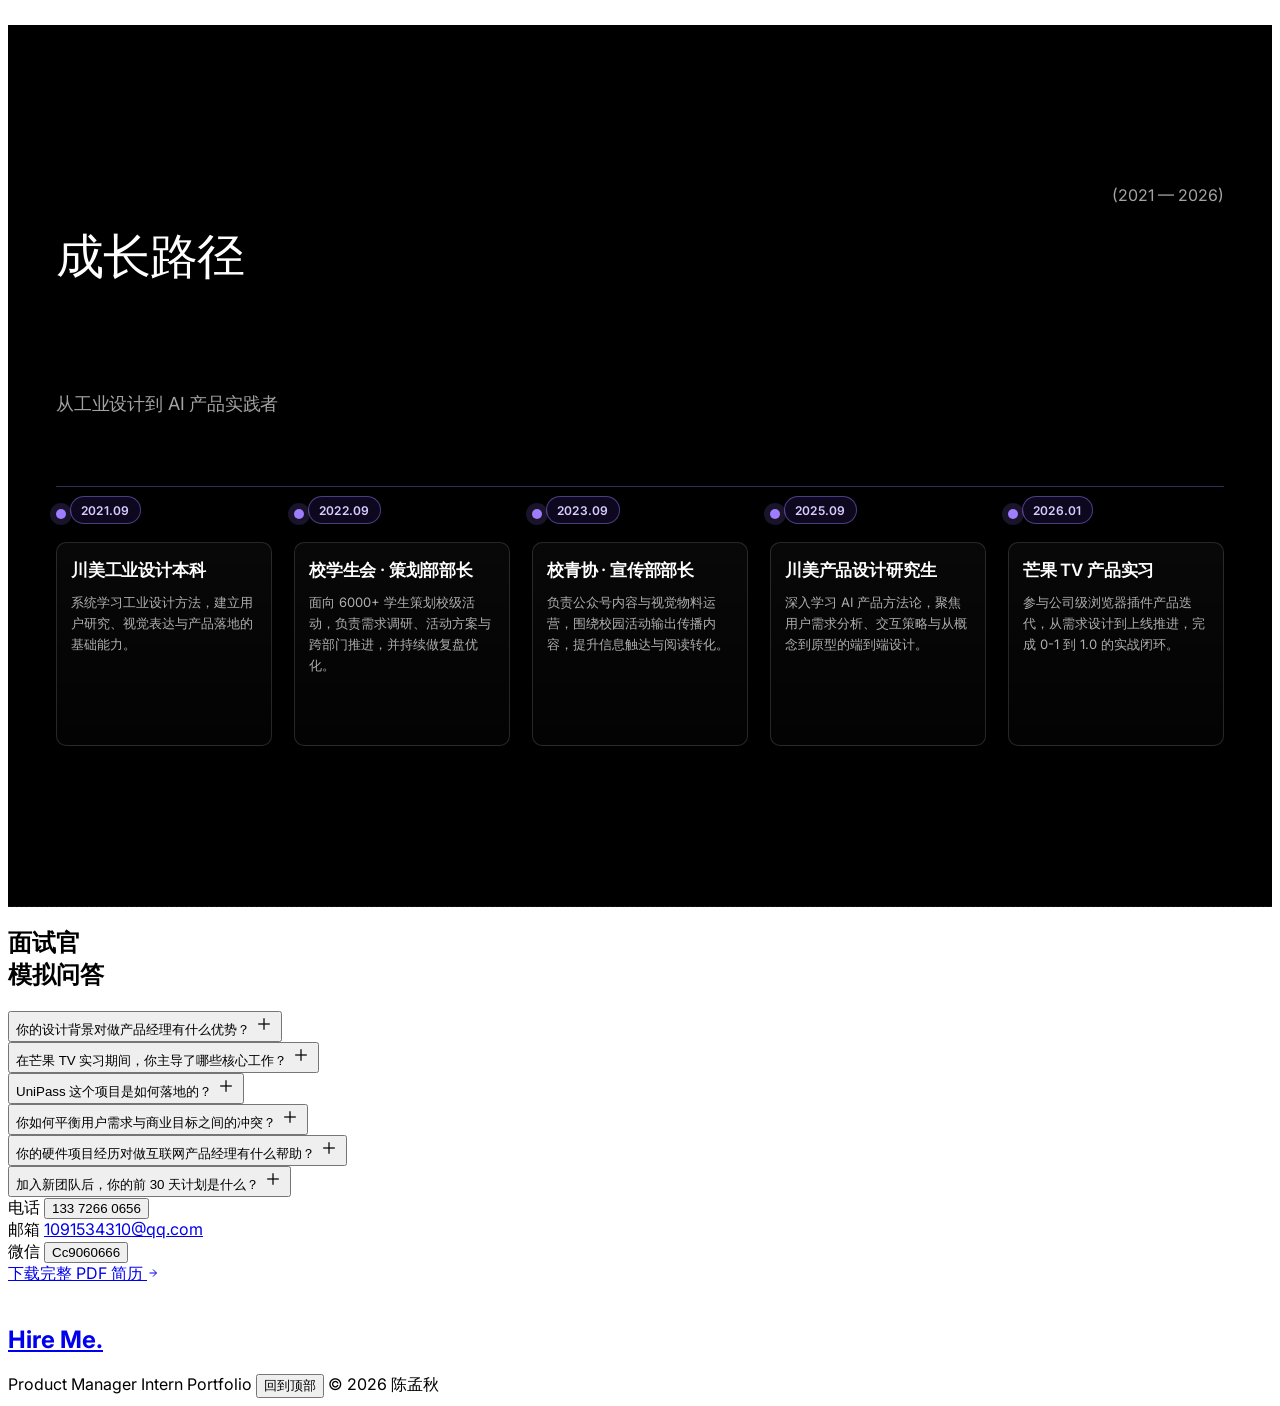
==== commit d174f3c5: "fix: UniPass 静态导出到 demos/unipass，修复同域反代资源 404 Co-authored-by: Cursor <cursoragent@cursor.com>" ====
--- a/index.html
+++ b/index.html
@@ -9,7 +9,7 @@
   <meta name="description" content="陈孟秋 — 产品经理实习生。芒果 TV 实习、UniPass、用户研究与 AI 产品落地。" />
   <title>陈孟秋 · 产品经理实习生</title>
   <script>
-    window.SITE_VERSION = "20260603-domestic-demos";
+    window.SITE_VERSION = "20260603-unipass-static";
     document.addEventListener("DOMContentLoaded", function () {
       var v = window.SITE_VERSION;
       document.querySelectorAll('img[src^="assets/"]').forEach(function (img) {
@@ -19,7 +19,7 @@
       });
     });
   </script>
-  <link rel="stylesheet" href="css/foxfolio.css?v=20260603-domestic-demos" />
+  <link rel="stylesheet" href="css/foxfolio.css?v=20260603-unipass-static" />
   <script src="https://cdn.tailwindcss.com"></script>
   <style>
     .faq-content {
@@ -286,7 +286,7 @@
       </a>
 
       <a
-        href="/demos/unipass/marketing#demo"
+        href="/demos/unipass/marketing/#demo"
         class="portfolio-card portfolio-card--embed"
         data-embed-scroll
         target="_blank"
@@ -296,7 +296,7 @@
         <div class="portfolio-img-wrapper portfolio-embed-viewport">
           <div class="portfolio-embed__scroller">
             <iframe
-              src="/demos/unipass/marketing"
+              src="/demos/unipass/marketing/"
               title="UniPass 产品营销页预览"
               loading="lazy"
               tabindex="-1"
@@ -541,7 +541,7 @@
           </ul>
           <div class="work-feature__actions">
             <a
-              href="/demos/unipass/marketing#demo"
+              href="/demos/unipass/marketing/#demo"
               class="btn-visit rolling-link"
               data-text="体验 Demo ↗"
               target="_blank"
@@ -1286,7 +1286,7 @@
 
   <div id="toast" class="fixed bottom-6 left-1/2 -translate-x-1/2 bg-white/10 border border-white/20 text-white text-sm px-4 py-2 rounded-md opacity-0 pointer-events-none transition-opacity z-[100]" role="status"></div>
 
-  <script src="js/main.js?v=20260603-domestic-demos"></script>
+  <script src="js/main.js?v=20260603-unipass-static"></script>
   <script>
     document.getElementById("site-version").textContent = window.SITE_VERSION || "—";
   </script>
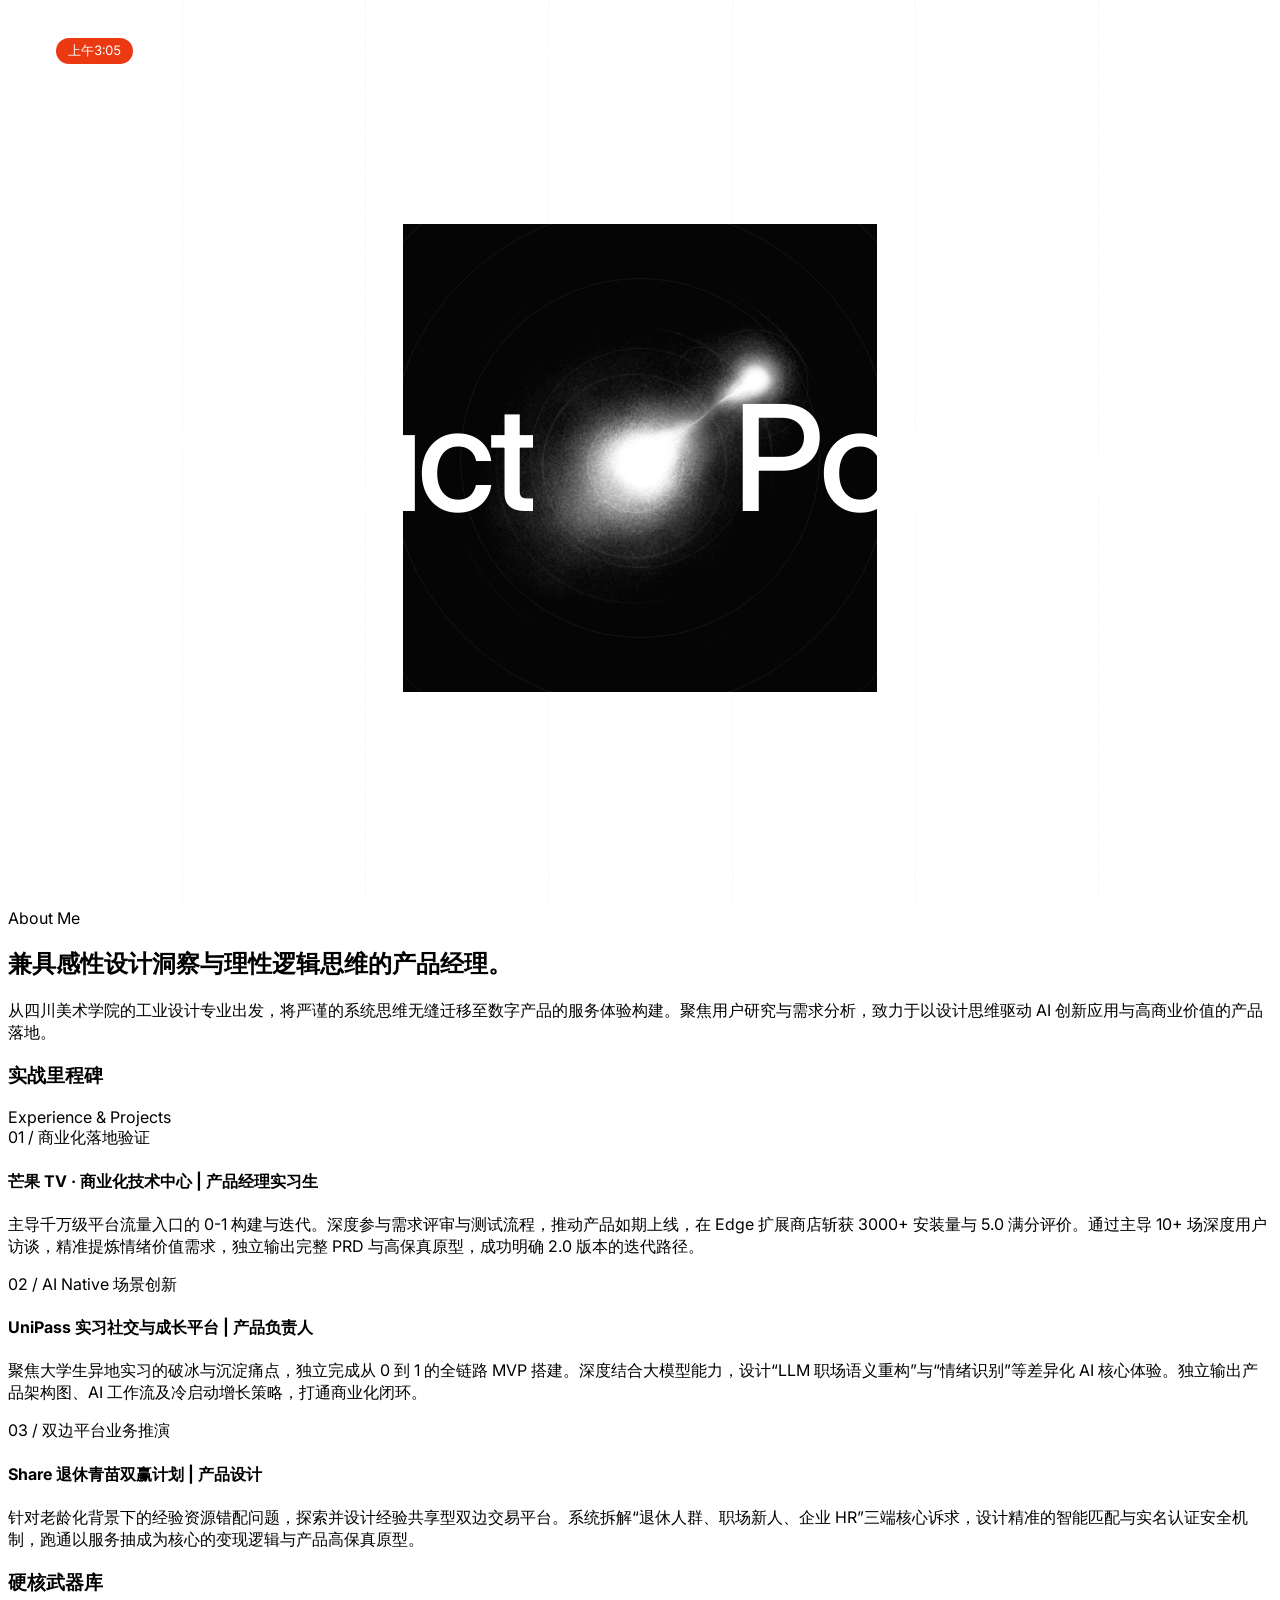
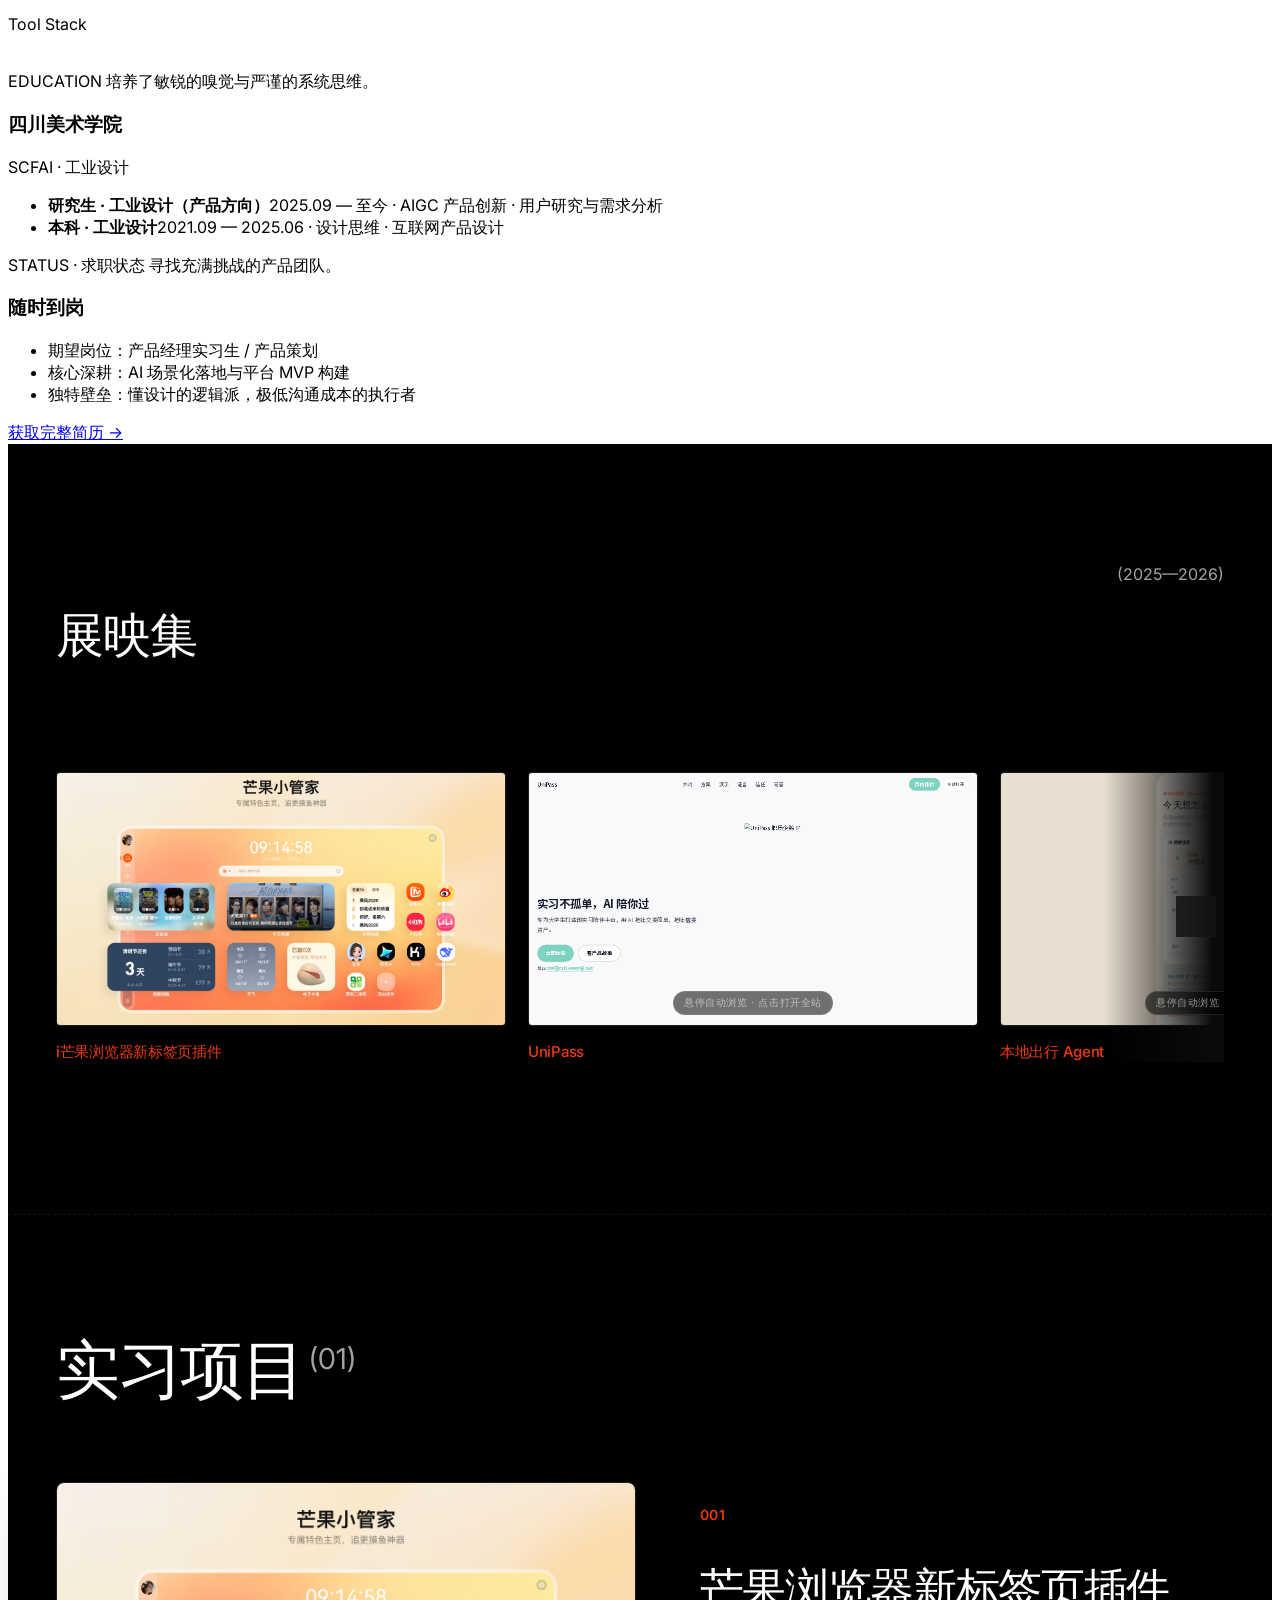
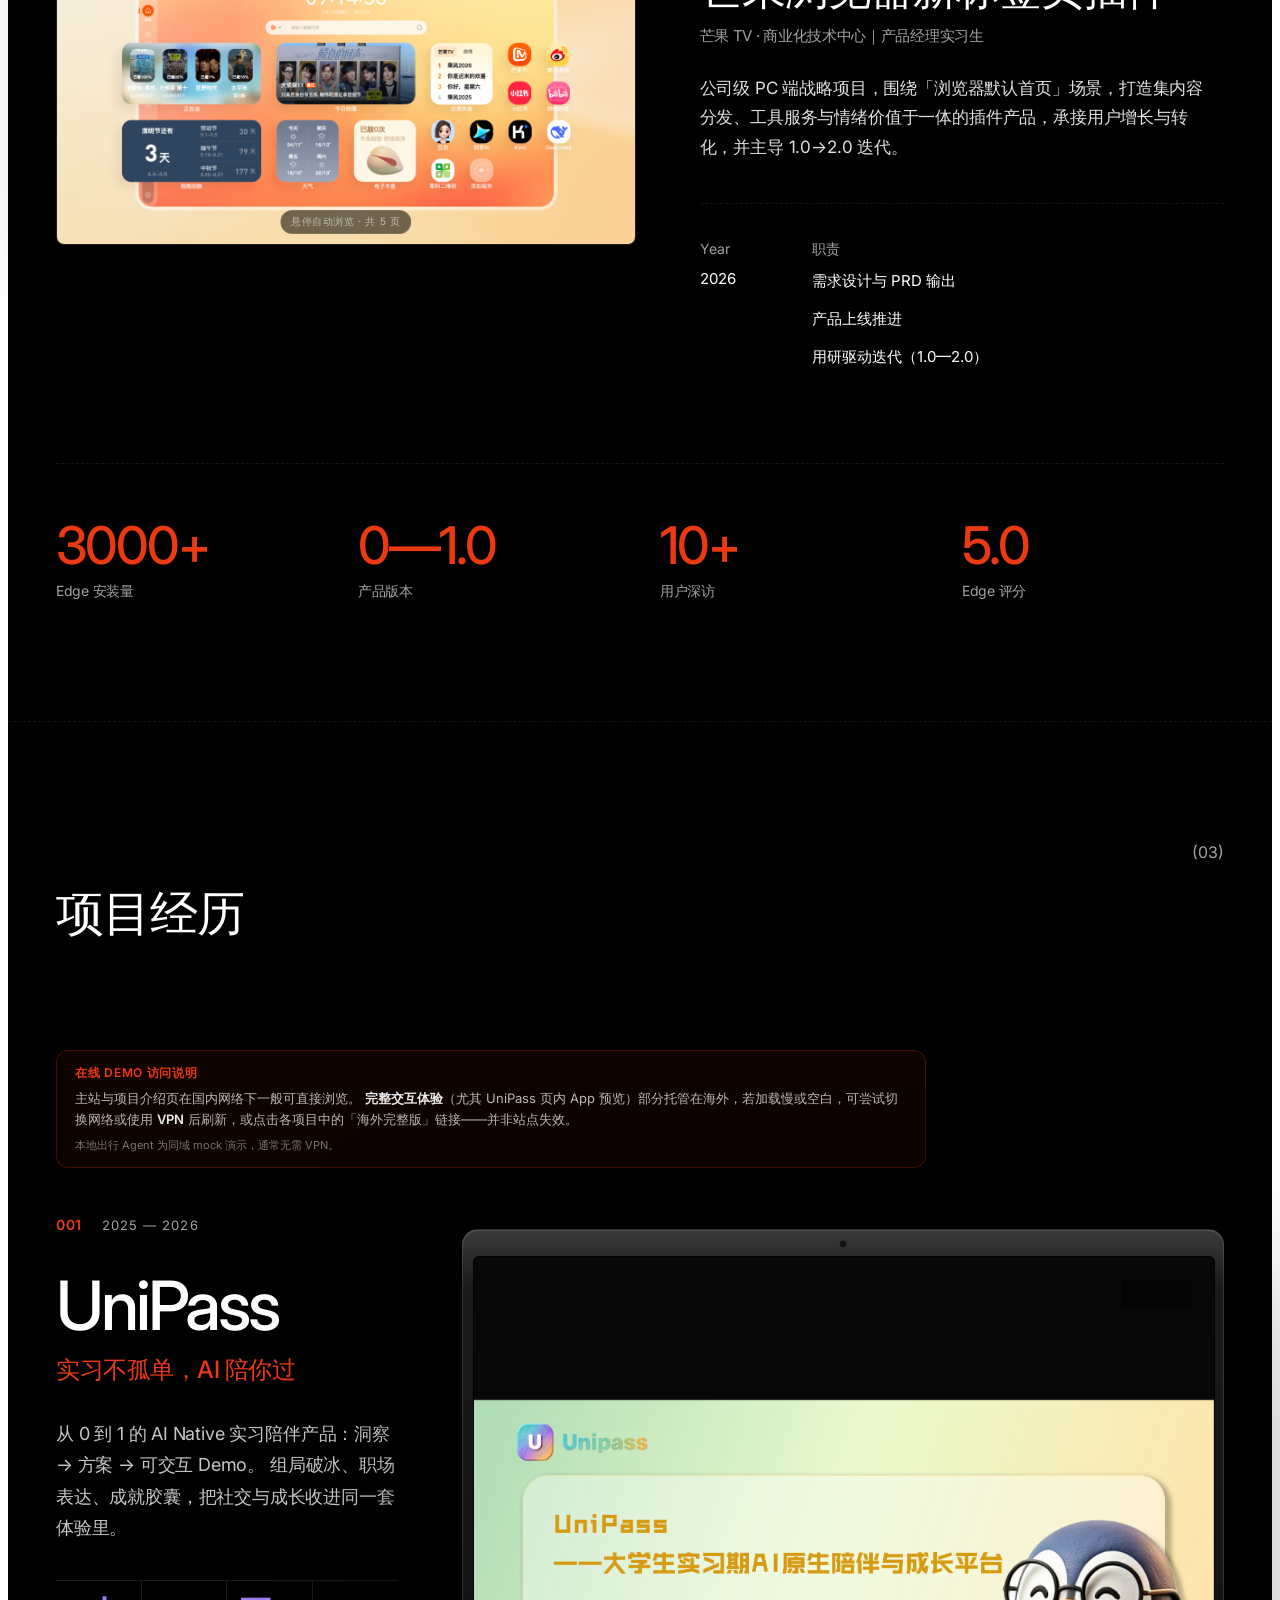
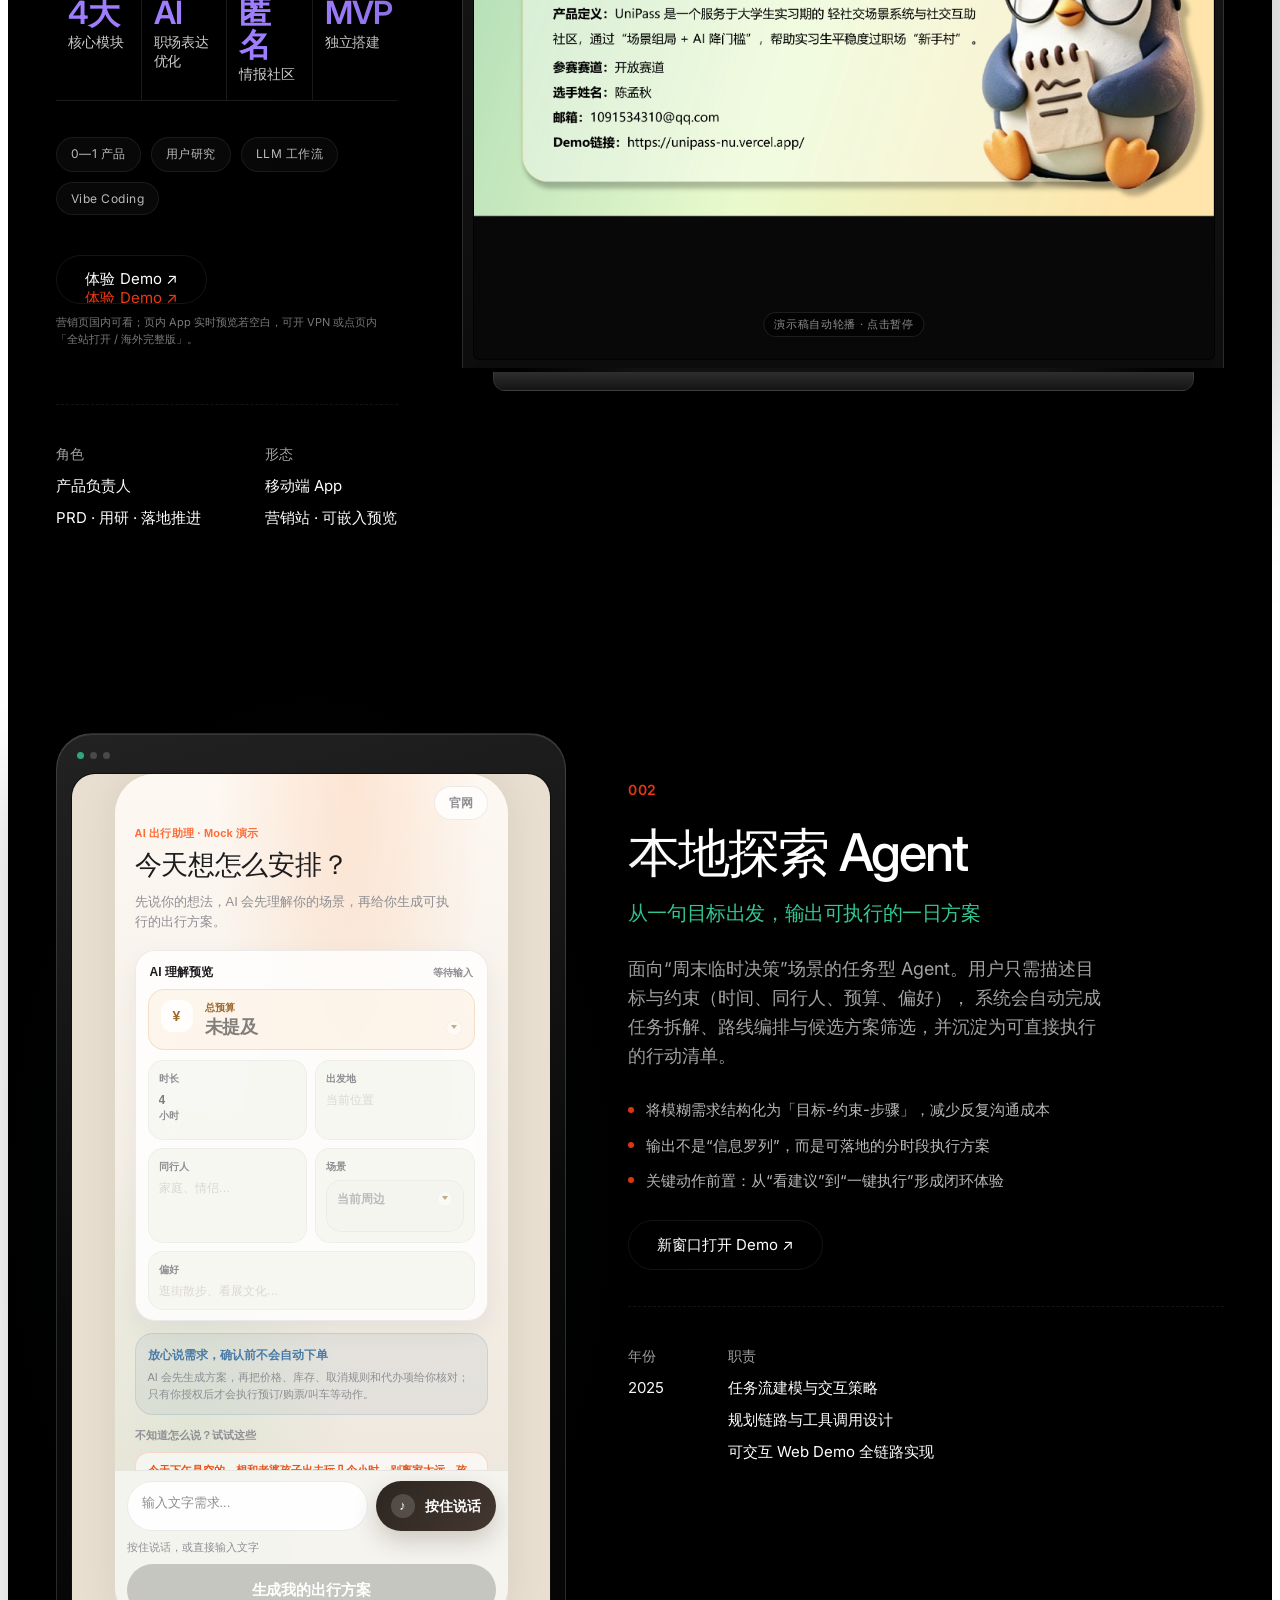
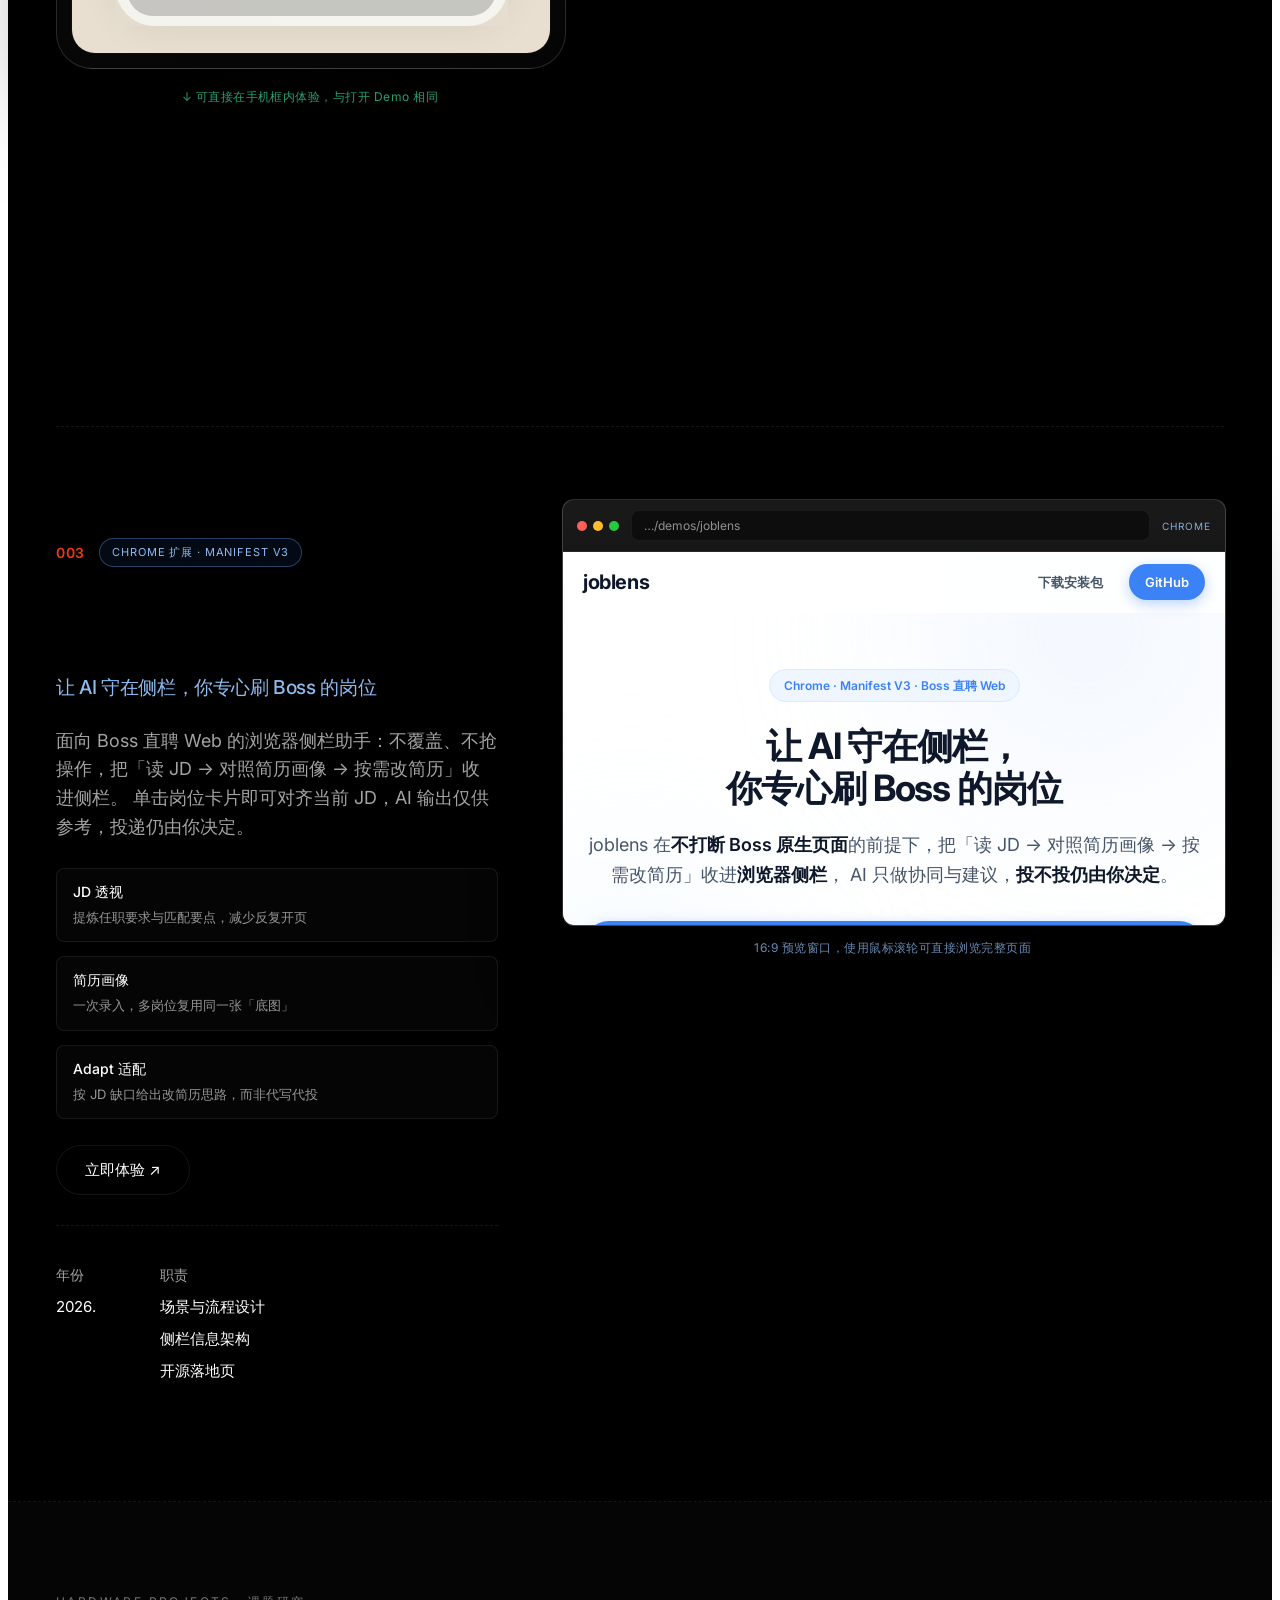
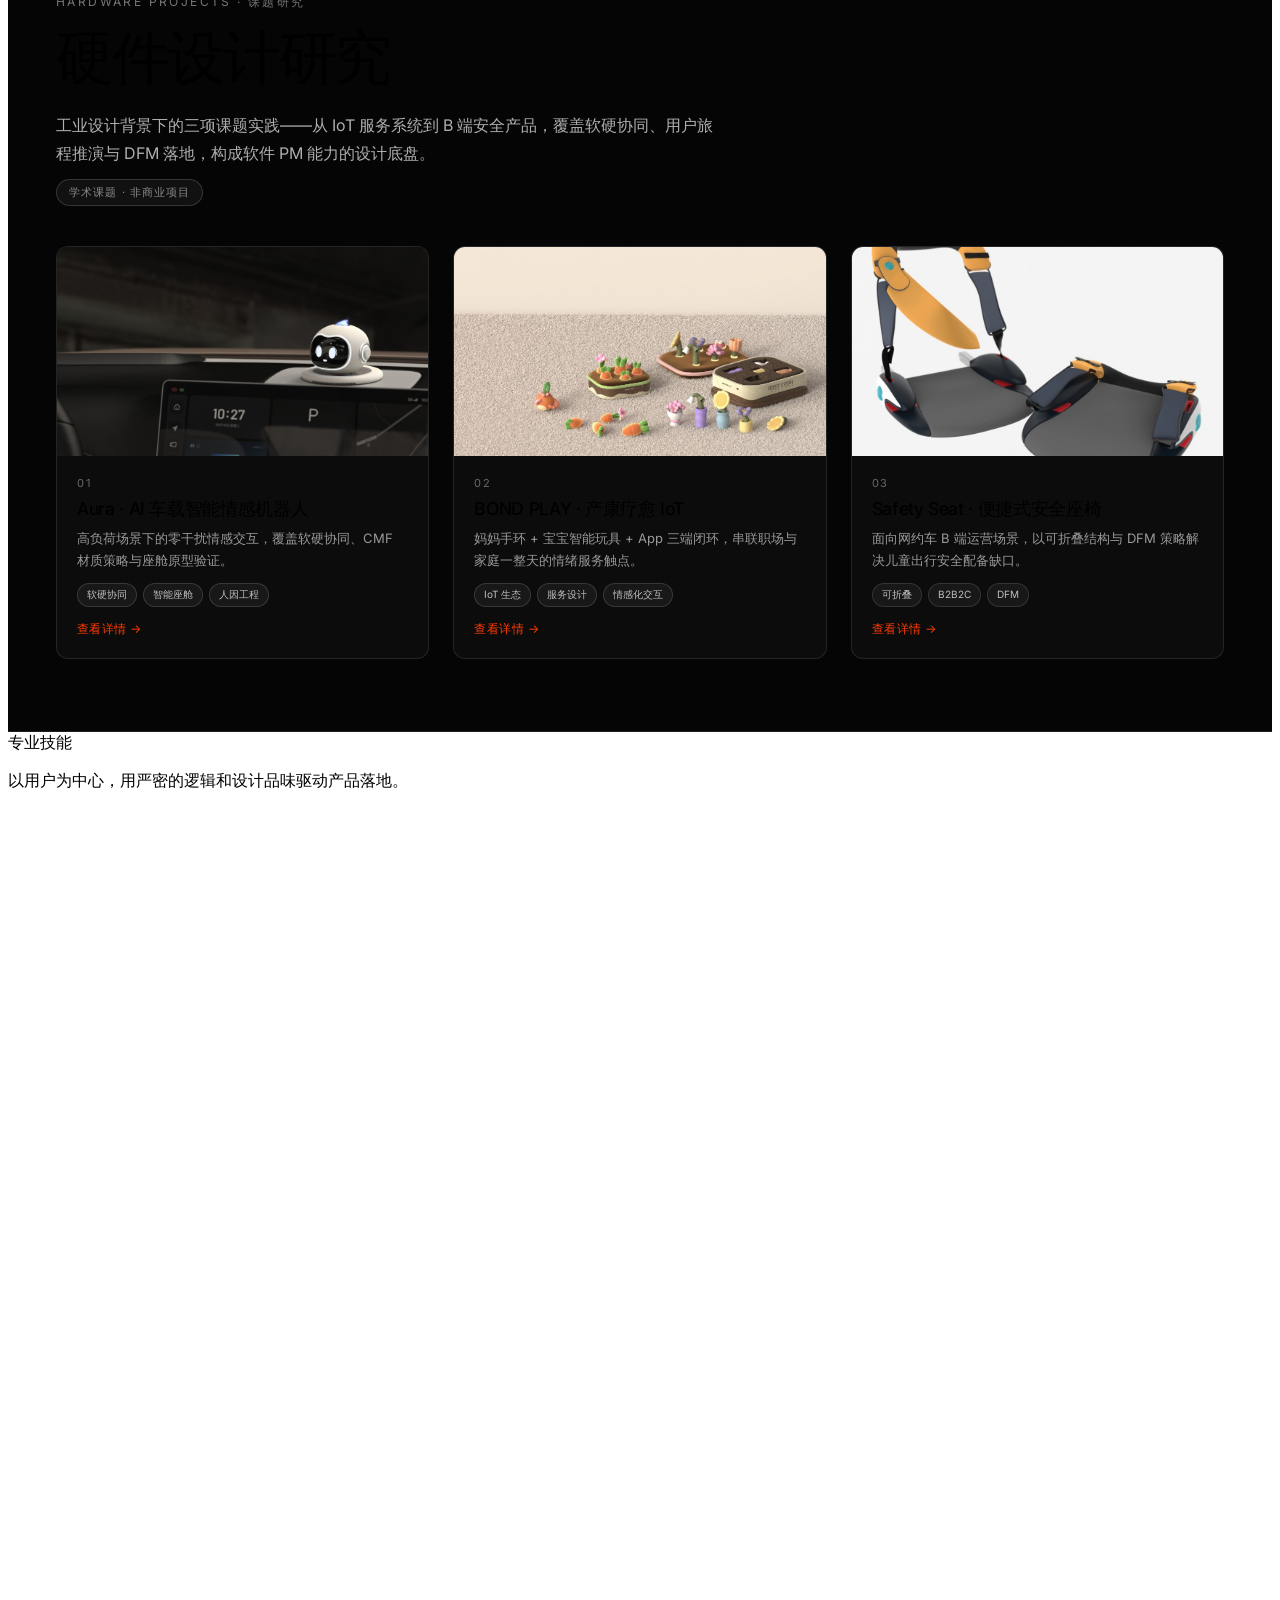
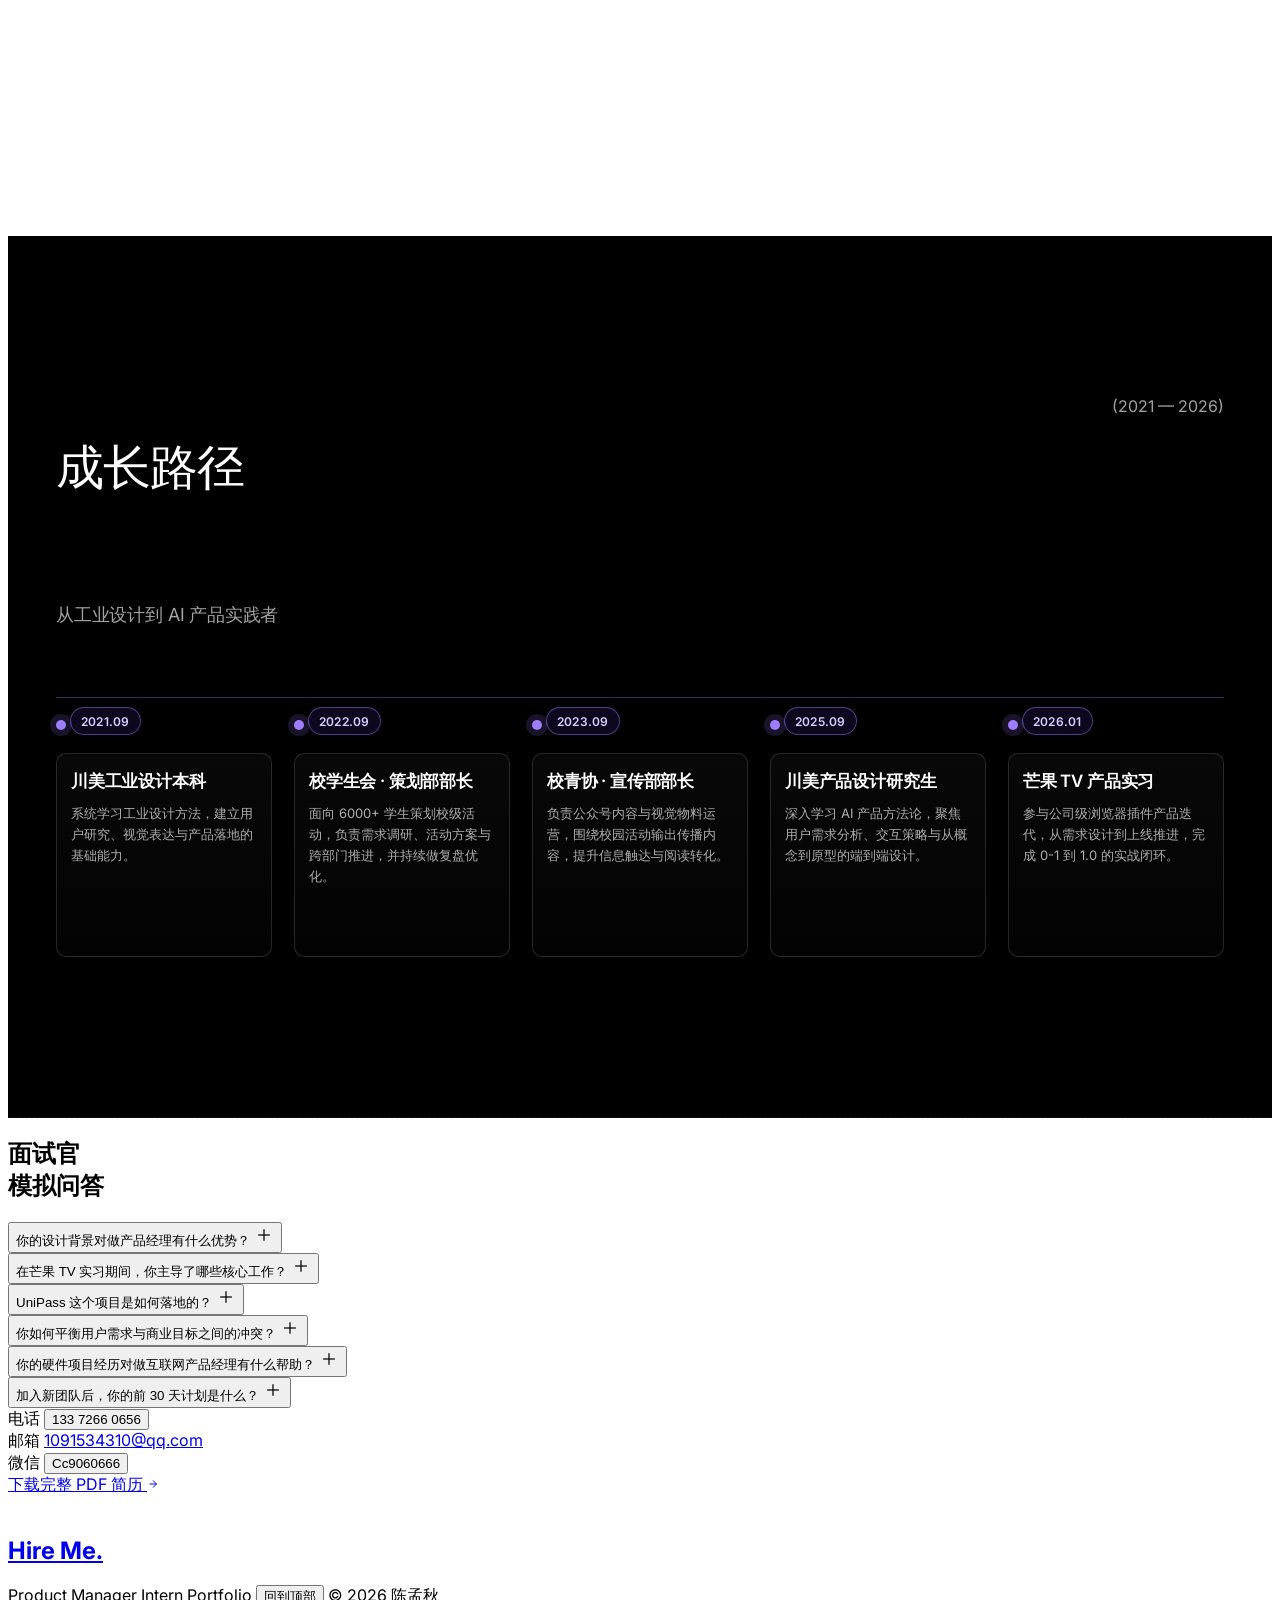
==== commit 0e31a189: "docs: 访客 VPN 访问说明与站内提示" ====
--- a/index.html
+++ b/index.html
@@ -9,7 +9,7 @@
   <meta name="description" content="陈孟秋 — 产品经理实习生。芒果 TV 实习、UniPass、用户研究与 AI 产品落地。" />
   <title>陈孟秋 · 产品经理实习生</title>
   <script>
-    window.SITE_VERSION = "20260603-unipass-static";
+    window.SITE_VERSION = "20260603-vpn-notice";
     document.addEventListener("DOMContentLoaded", function () {
       var v = window.SITE_VERSION;
       document.querySelectorAll('img[src^="assets/"]').forEach(function (img) {
@@ -19,7 +19,7 @@
       });
     });
   </script>
-  <link rel="stylesheet" href="css/foxfolio.css?v=20260603-unipass-static" />
+  <link rel="stylesheet" href="css/foxfolio.css?v=20260603-vpn-notice" />
   <script src="https://cdn.tailwindcss.com"></script>
   <style>
     .faq-content {
@@ -501,6 +501,15 @@
       <div class="section-badge">(03)</div>
     </div>
 
+    <aside class="demo-access-notice" role="note" aria-label="在线 Demo 访问说明">
+      <p class="demo-access-notice__title">在线 Demo 访问说明</p>
+      <p class="demo-access-notice__body">
+        主站与项目介绍页在国内网络下一般可直接浏览。
+        <strong>完整交互体验</strong>（尤其 UniPass 页内 App 预览）部分托管在海外，若加载慢或空白，可尝试切换网络或使用 <strong>VPN</strong> 后刷新，或点击各项目中的「海外完整版」链接——并非站点失效。
+      </p>
+      <p class="demo-access-notice__meta">本地出行 Agent 为同域 mock 演示，通常无需 VPN。</p>
+    </aside>
+
     <div class="works-list">
       <article class="work-feature" id="work-unipass">
         <div class="work-feature__layout">
@@ -547,6 +556,7 @@
               target="_blank"
               rel="noopener noreferrer"
             >体验 Demo ↗</a>
+            <p class="work-demo-network-hint">营销页国内可看；页内 App 实时预览若空白，可开 VPN 或点页内「全站打开 / 海外完整版」。</p>
           </div>
           <div class="work-feature__meta work-meta">
             <div class="meta-col">
@@ -1286,7 +1296,7 @@
 
   <div id="toast" class="fixed bottom-6 left-1/2 -translate-x-1/2 bg-white/10 border border-white/20 text-white text-sm px-4 py-2 rounded-md opacity-0 pointer-events-none transition-opacity z-[100]" role="status"></div>
 
-  <script src="js/main.js?v=20260603-unipass-static"></script>
+  <script src="js/main.js?v=20260603-vpn-notice"></script>
   <script>
     document.getElementById("site-version").textContent = window.SITE_VERSION || "—";
   </script>
--- a/css/foxfolio.css
+++ b/css/foxfolio.css
@@ -995,6 +995,43 @@
   letter-spacing: -0.02em;
 }
 
+/* 访客：VPN / 网络说明（项目经历区） */
+.demo-access-notice {
+  max-width: 52rem;
+  margin: 0 0 clamp(32px, 4vw, 48px);
+  padding: 14px 18px;
+  border-radius: 12px;
+  border: 1px solid rgba(255, 58, 0, 0.22);
+  background: rgba(255, 58, 0, 0.06);
+}
+
+.demo-access-notice__title {
+  margin: 0 0 6px;
+  font-size: 12px;
+  font-weight: 600;
+  letter-spacing: 0.06em;
+  text-transform: uppercase;
+  color: var(--primary-red, #ff3a00);
+}
+
+.demo-access-notice__body {
+  margin: 0;
+  font-size: 13px;
+  line-height: 1.65;
+  color: rgba(255, 255, 255, 0.72);
+}
+
+.demo-access-notice__body strong {
+  color: rgba(255, 255, 255, 0.92);
+  font-weight: 600;
+}
+
+.demo-access-notice__meta {
+  margin: 8px 0 0;
+  font-size: 11px;
+  color: rgba(255, 255, 255, 0.45);
+}
+
 .works-list {
   display: flex;
   flex-direction: column;
@@ -1133,6 +1170,14 @@
 
 .work-feature__actions {
   margin-bottom: clamp(40px, 5vw, 56px);
+}
+
+.work-demo-network-hint {
+  margin: 10px 0 0;
+  max-width: 28rem;
+  font-size: 11px;
+  line-height: 1.55;
+  color: rgba(255, 255, 255, 0.48);
 }
 
 .work-feature__meta {
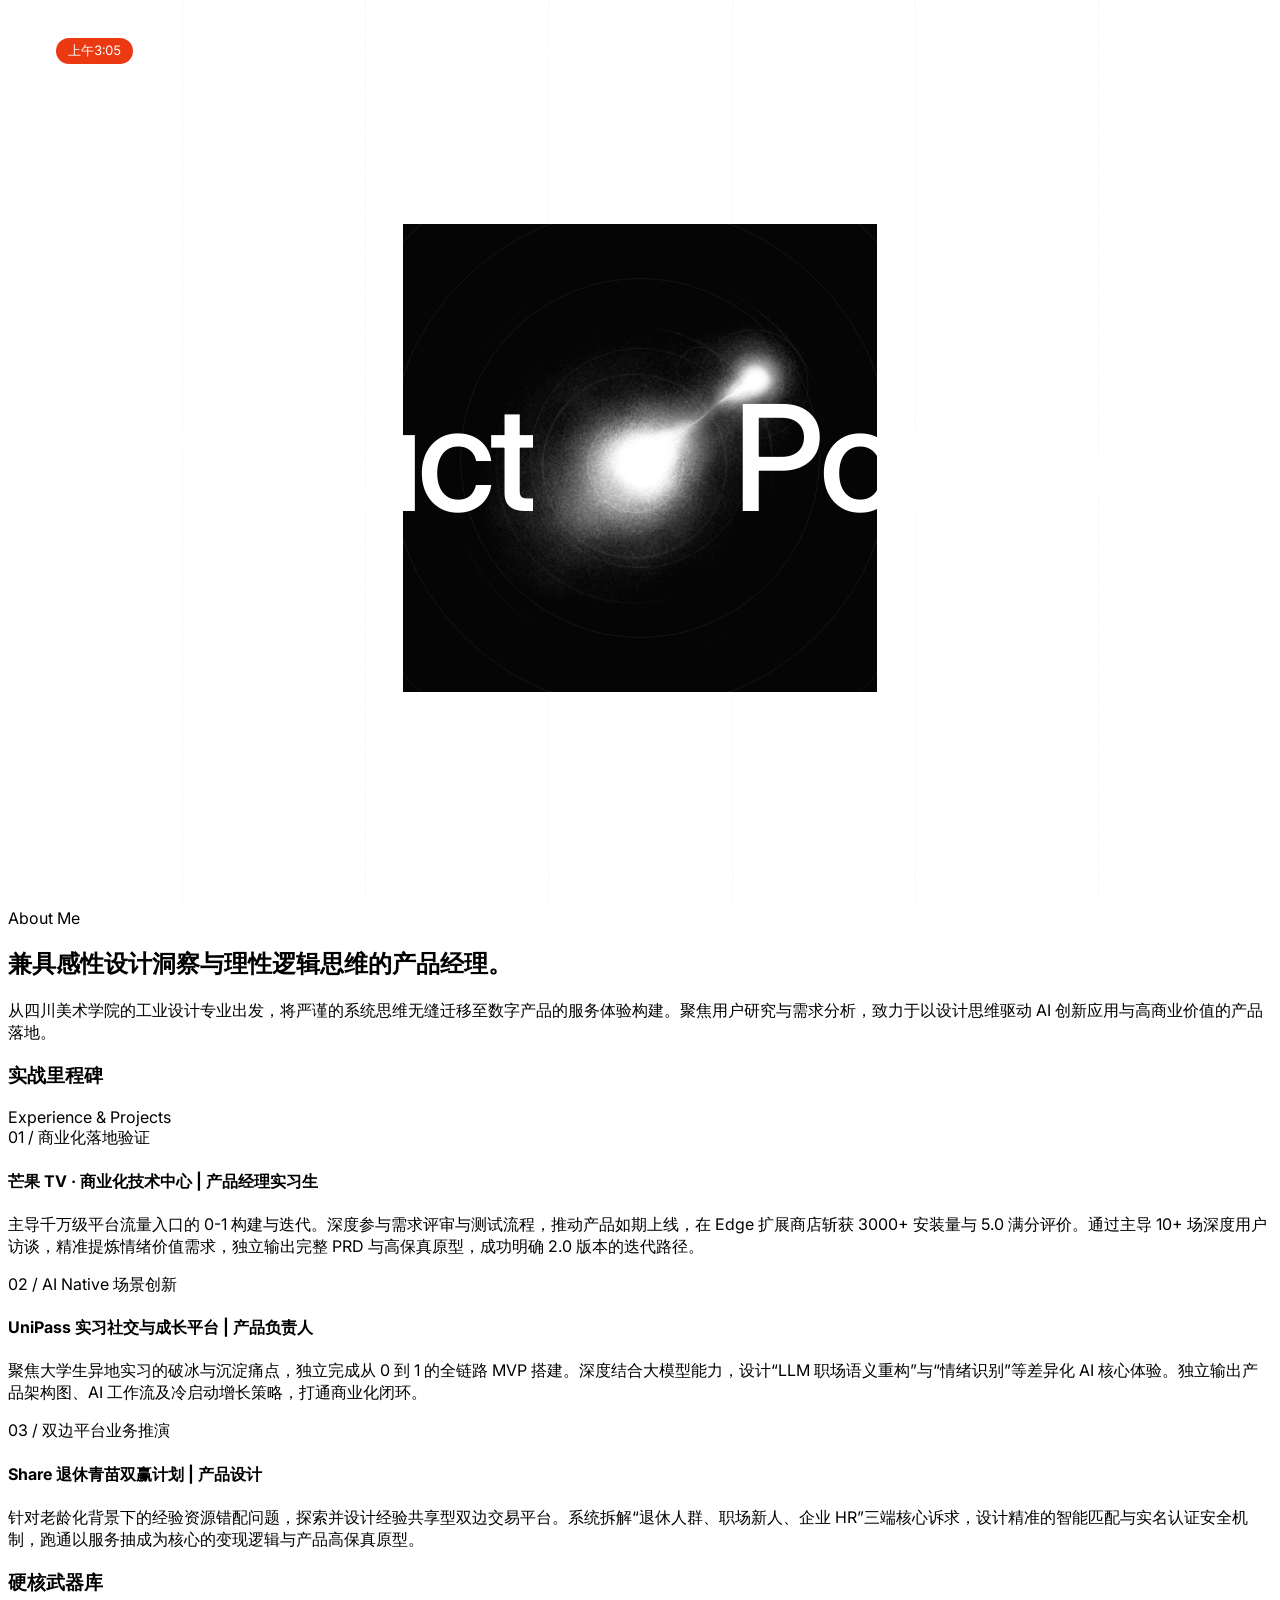
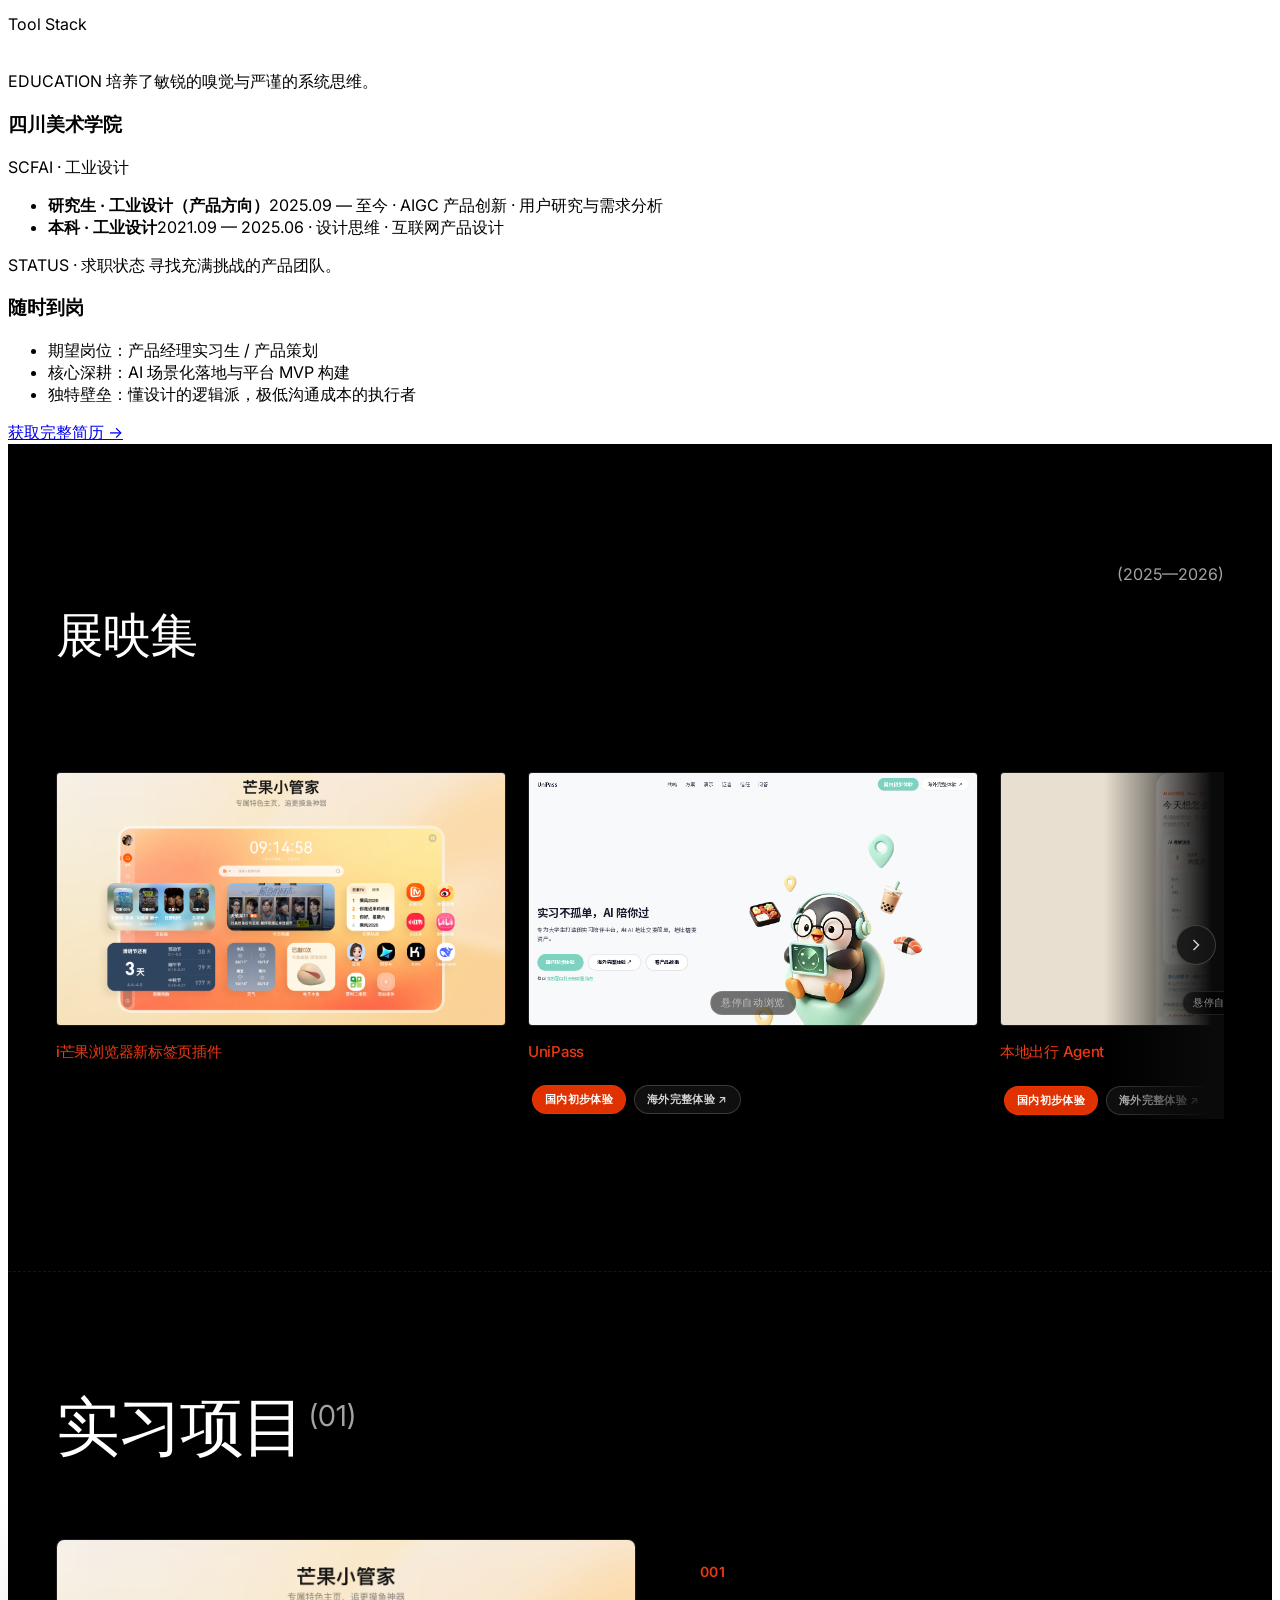
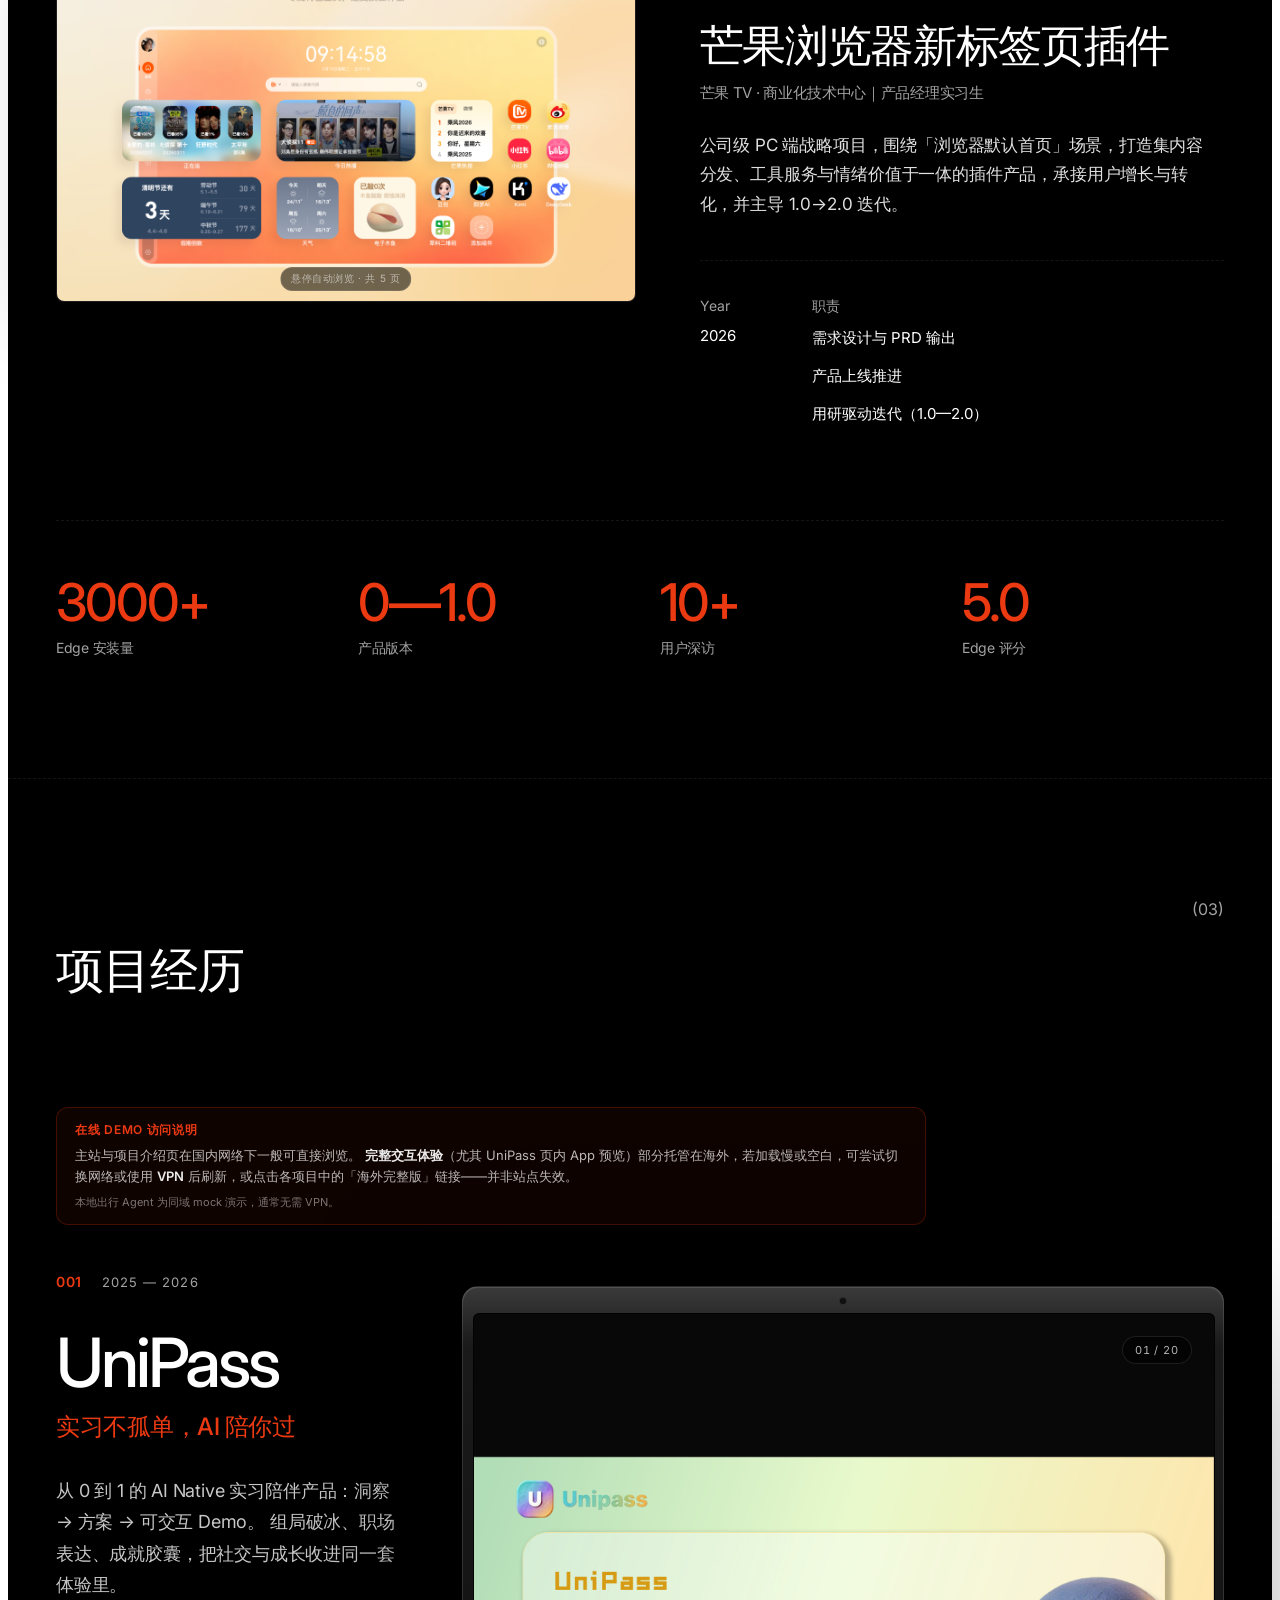
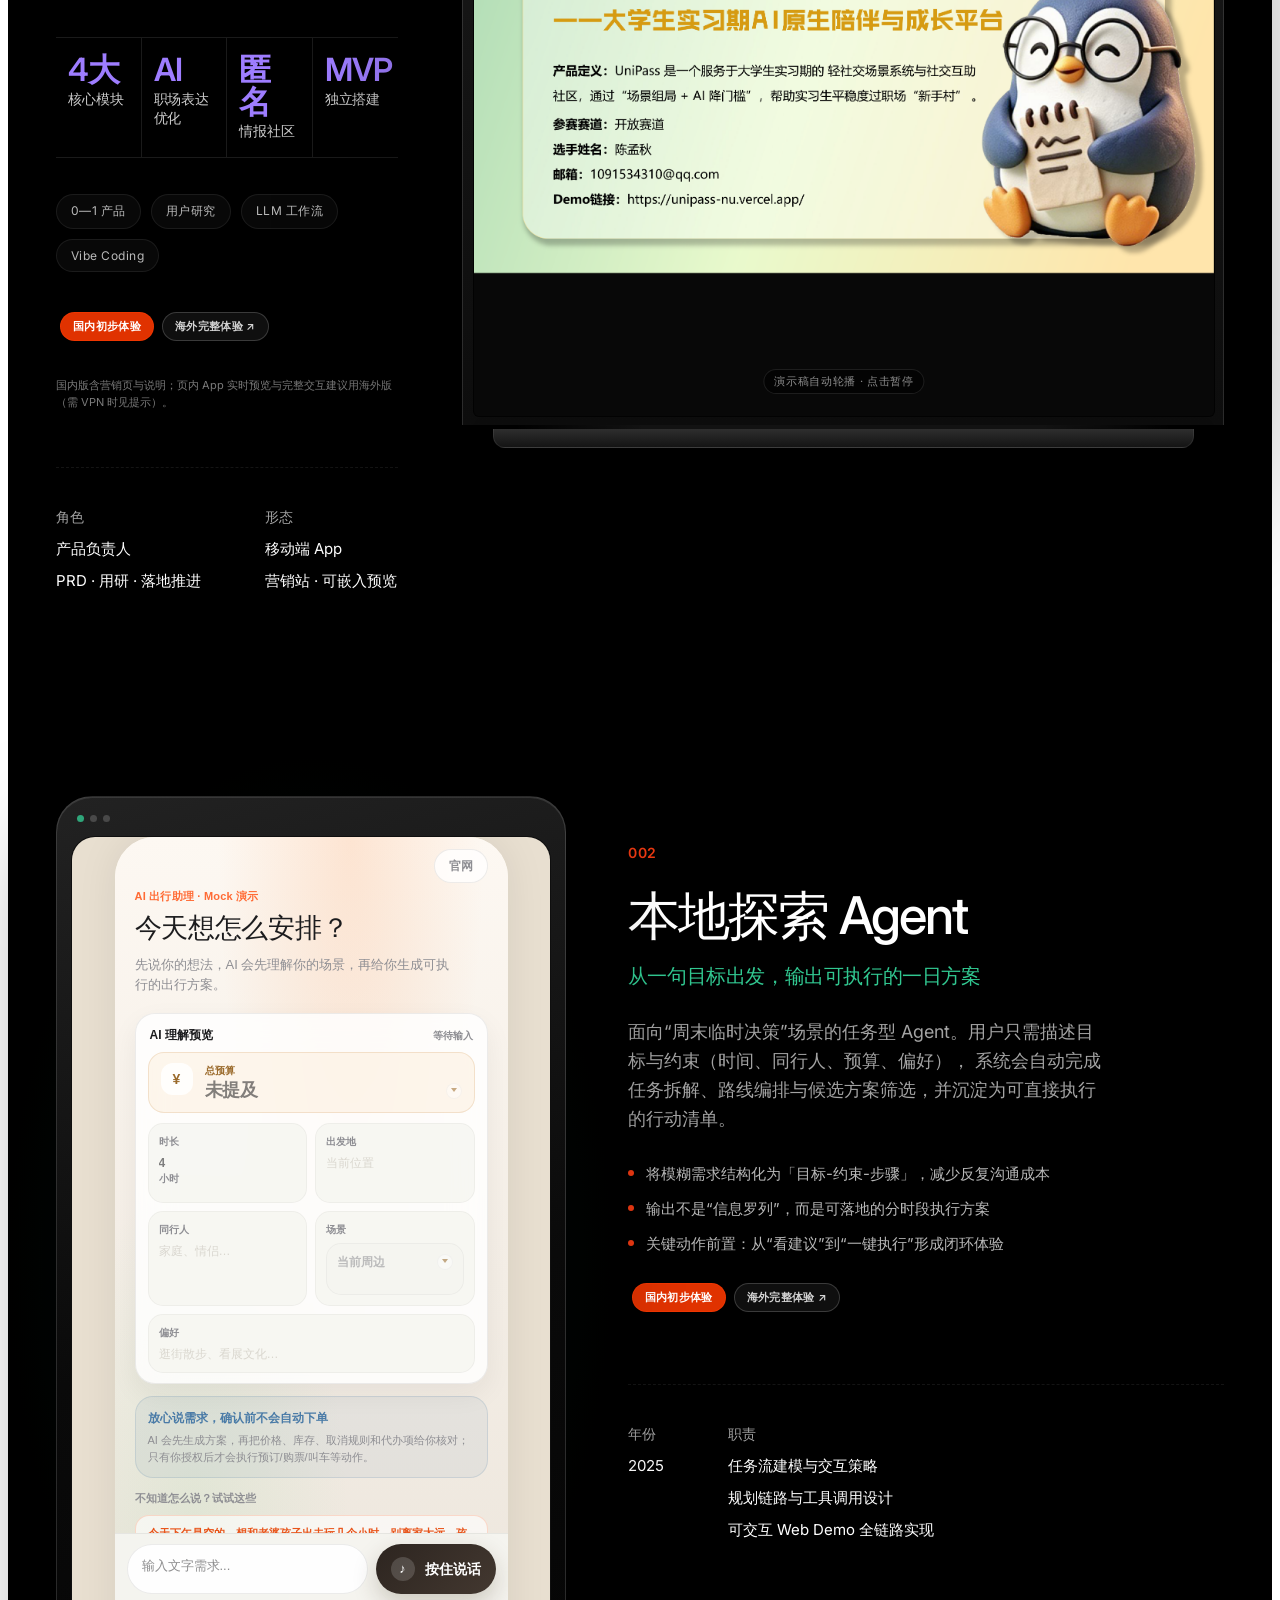
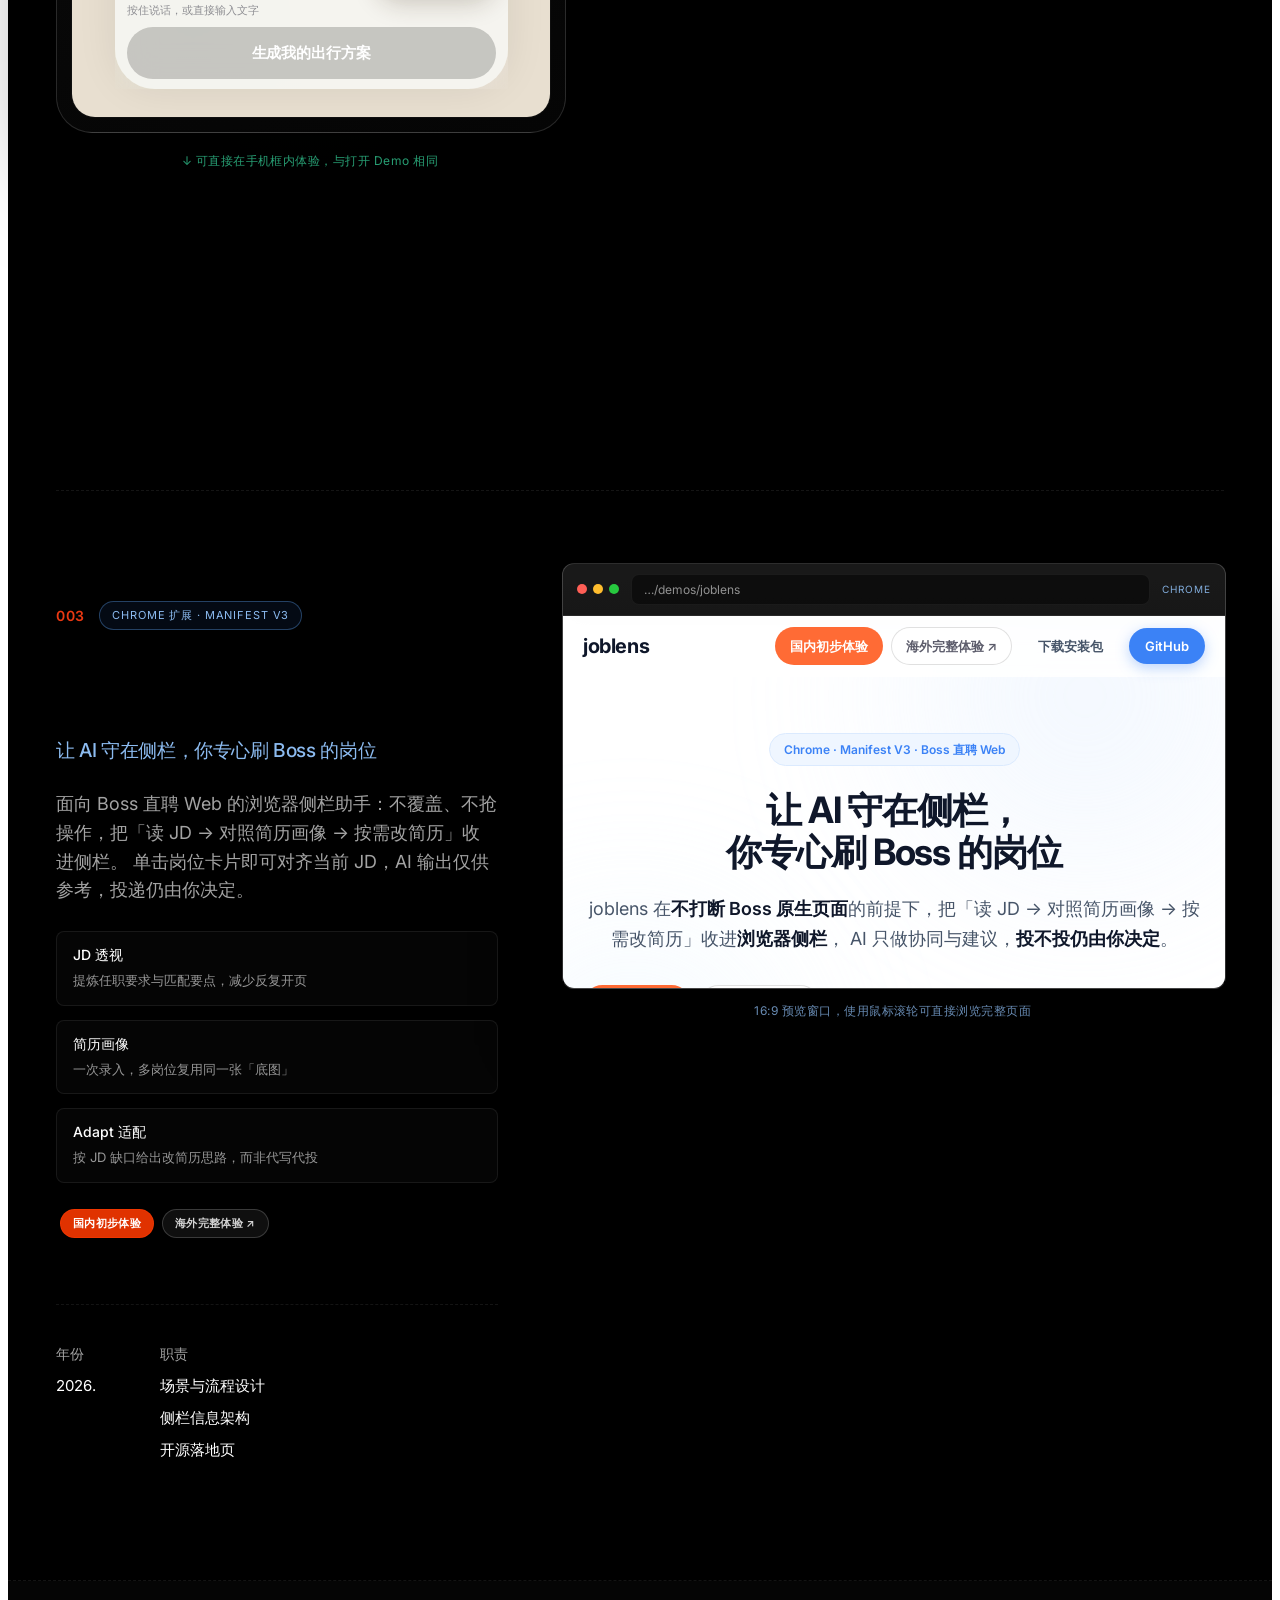
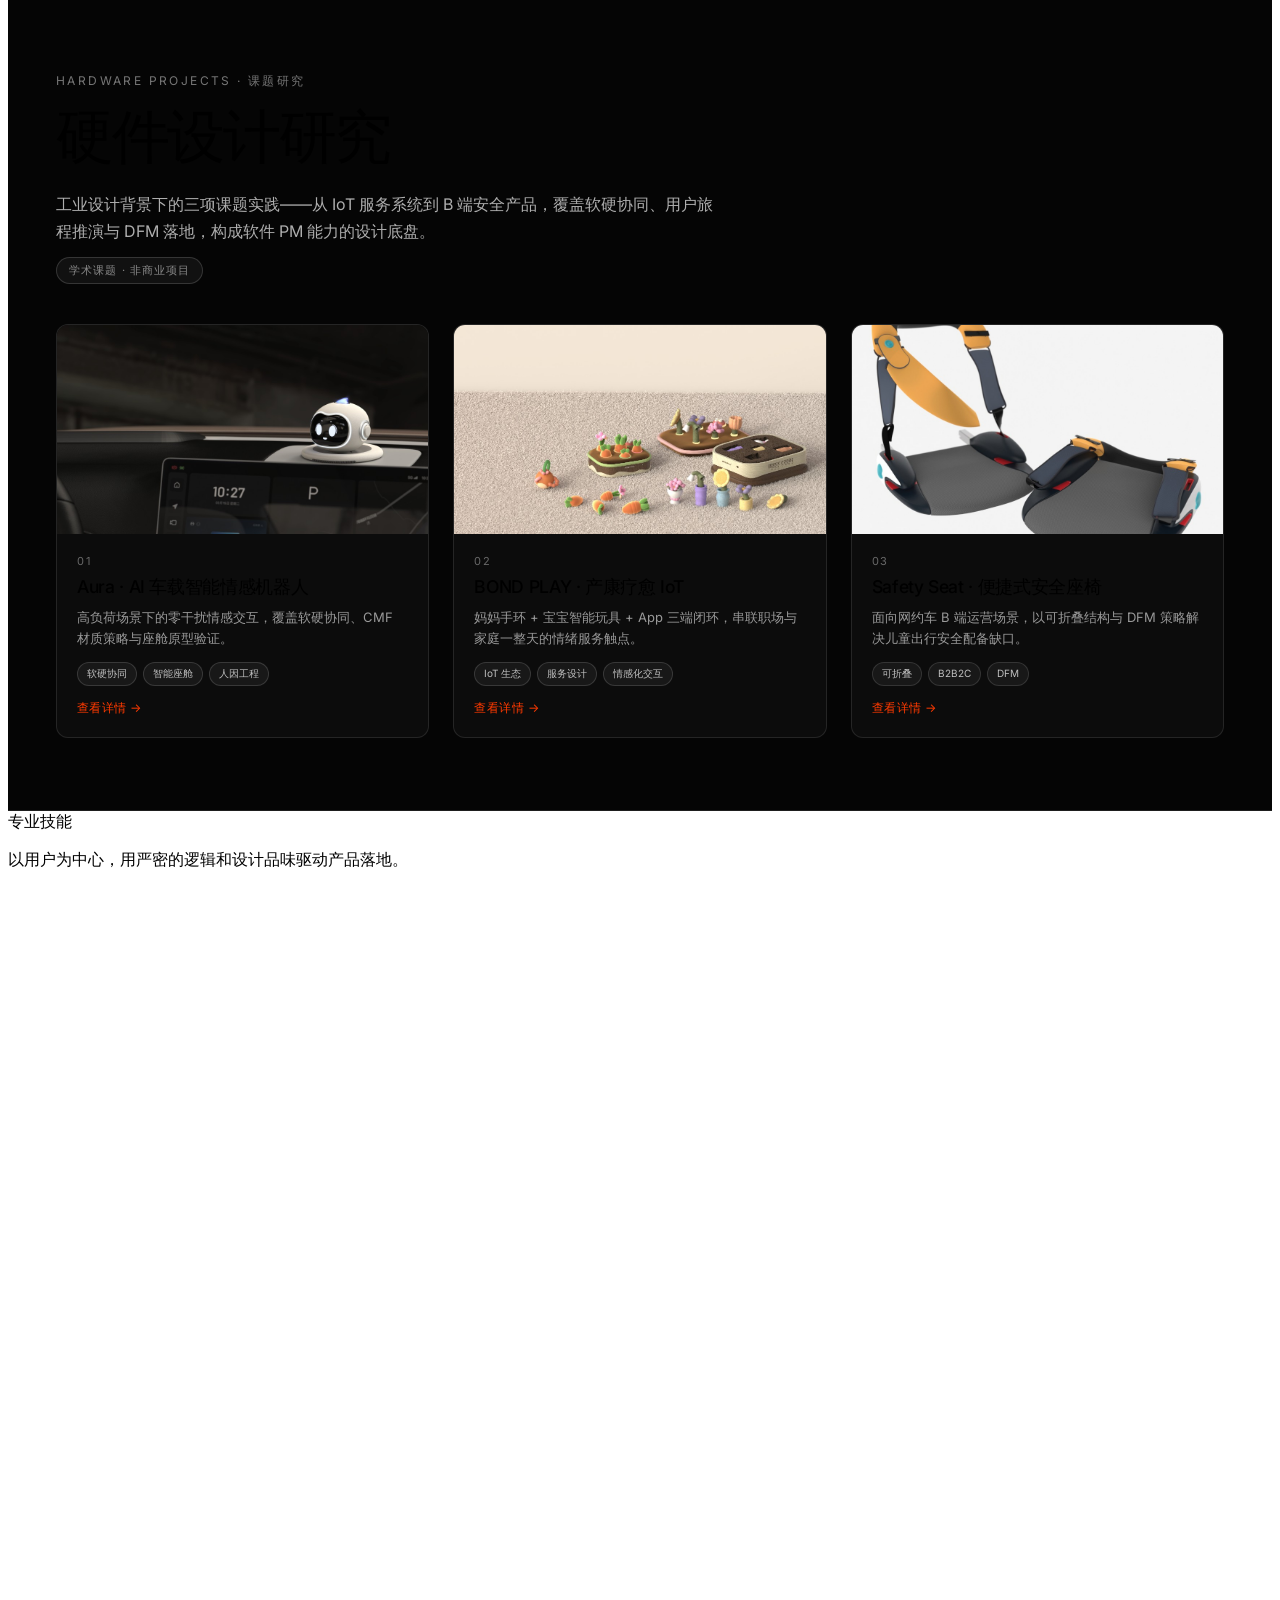
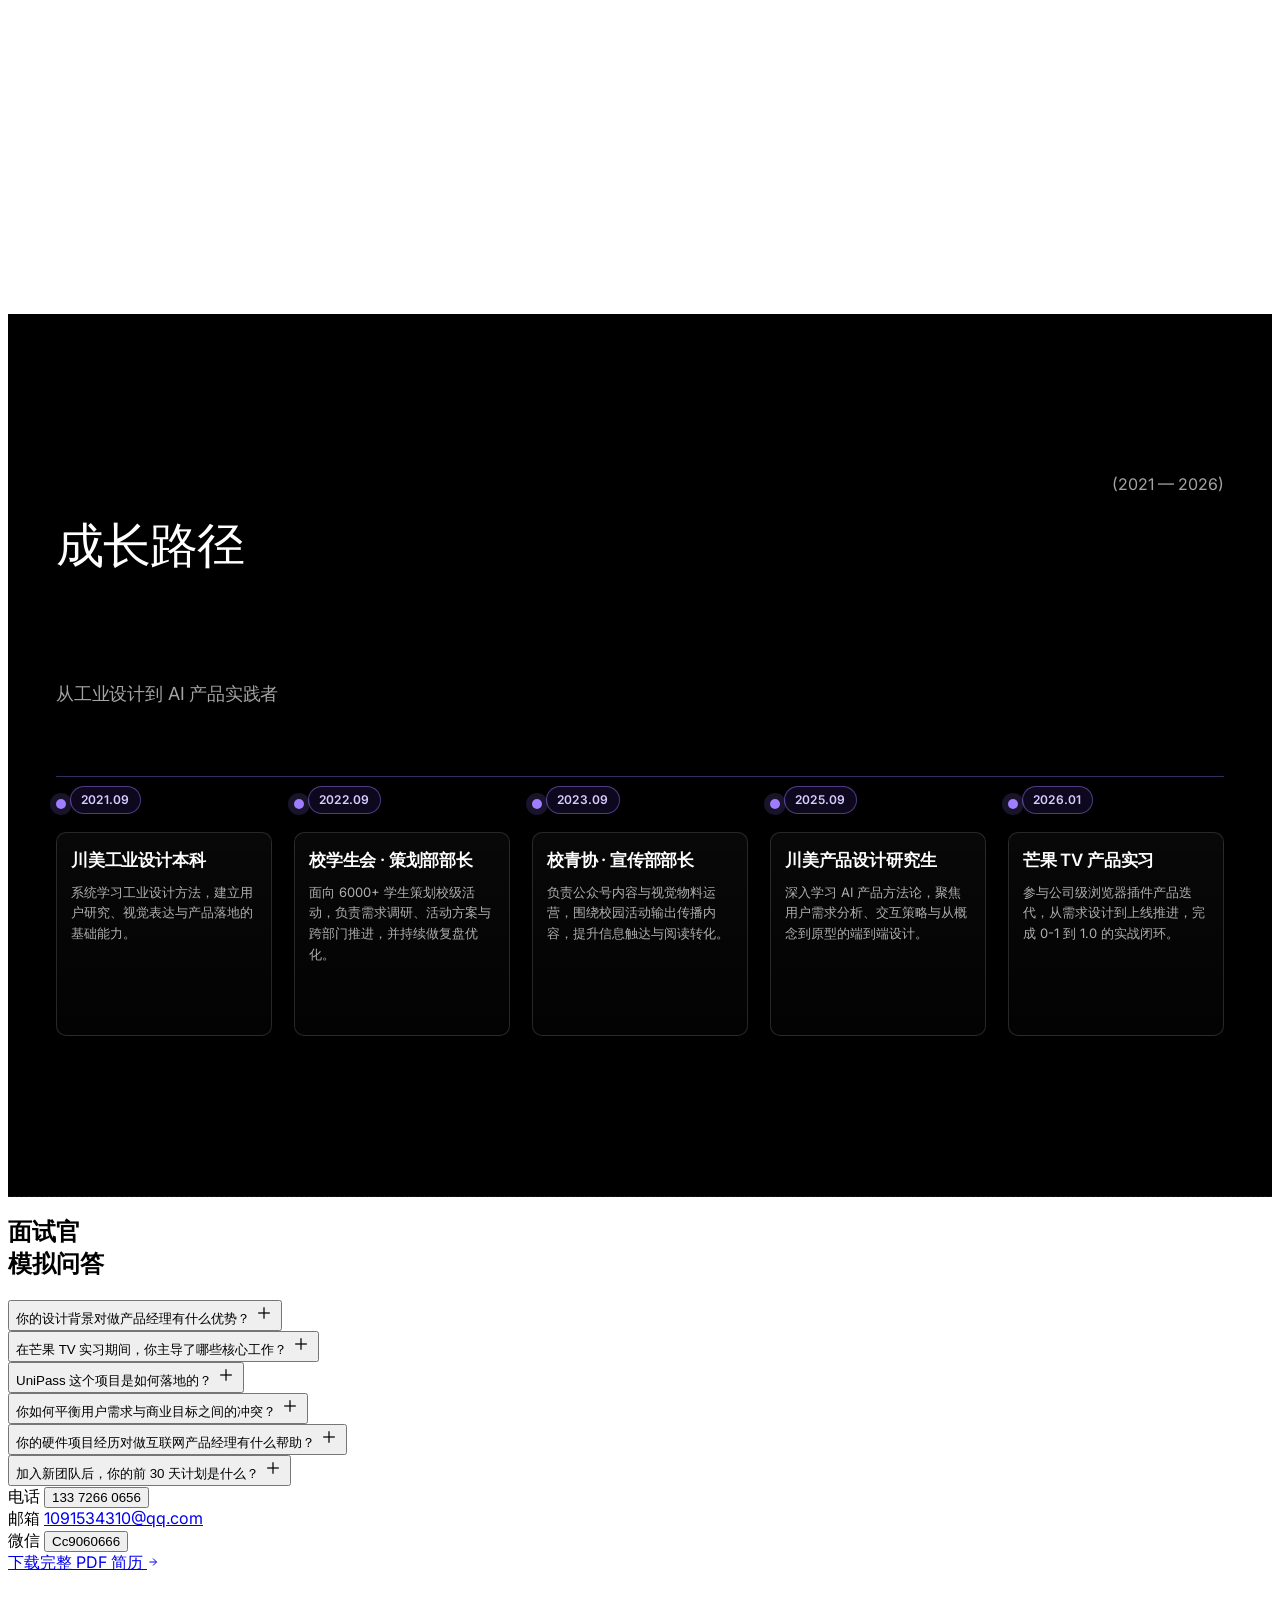
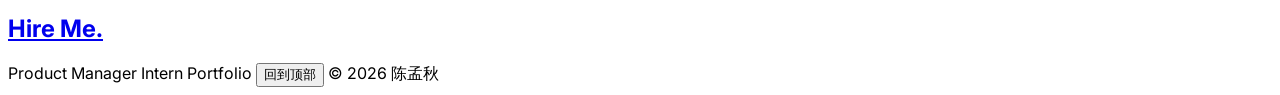
==== commit ba069376: "deploy: 三项目双按钮、国内图片打包与 Demo 构建脚本 - 作品集与各 Demo 页增加「国内初步体验 / 海外完整体验」 - 美团 Agent 修复 assets 目录冲突，打包节点/地图" ====
--- a/index.html
+++ b/index.html
@@ -9,7 +9,7 @@
   <meta name="description" content="陈孟秋 — 产品经理实习生。芒果 TV 实习、UniPass、用户研究与 AI 产品落地。" />
   <title>陈孟秋 · 产品经理实习生</title>
   <script>
-    window.SITE_VERSION = "20260603-vpn-notice";
+    window.SITE_VERSION = "20260603-dual-demo-btns";
     document.addEventListener("DOMContentLoaded", function () {
       var v = window.SITE_VERSION;
       document.querySelectorAll('img[src^="assets/"]').forEach(function (img) {
@@ -19,7 +19,7 @@
       });
     });
   </script>
-  <link rel="stylesheet" href="css/foxfolio.css?v=20260603-vpn-notice" />
+  <link rel="stylesheet" href="css/foxfolio.css?v=20260603-dual-demo-btns" />
   <script src="https://cdn.tailwindcss.com"></script>
   <style>
     .faq-content {
@@ -285,13 +285,10 @@
         <div class="portfolio-title">i芒果浏览器新标签页插件</div>
       </a>
 
-      <a
-        href="/demos/unipass/marketing/#demo"
+      <div
         class="portfolio-card portfolio-card--embed"
         data-embed-scroll
-        target="_blank"
-        rel="noopener noreferrer"
-        aria-label="UniPass — 悬停自动浏览网页，点击打开全站"
+        aria-label="UniPass — 悬停自动浏览网页"
       >
         <div class="portfolio-img-wrapper portfolio-embed-viewport">
           <div class="portfolio-embed__scroller">
@@ -304,19 +301,20 @@
               data-demo-external="https://unipass-nu.vercel.app/marketing#demo"
             ></iframe>
           </div>
-          <span class="portfolio-embed-hint">悬停自动浏览 · 点击打开全站</span>
+          <span class="portfolio-embed-hint">悬停自动浏览</span>
         </div>
         <div class="portfolio-title">UniPass</div>
-      </a>
-
-      <a
-        href="/demos/meituan-agent/?demo=1"
+        <div class="demo-dual-actions">
+          <a href="/demos/unipass/marketing/#demo" class="demo-dual-btn demo-dual-btn--cn">国内初步体验</a>
+          <a href="https://unipass-nu.vercel.app/marketing#demo" class="demo-dual-btn demo-dual-btn--intl" target="_blank" rel="noopener noreferrer">海外完整体验 ↗</a>
+        </div>
+      </div>
+
+      <div
         class="portfolio-card portfolio-card--embed"
         data-embed-scroll
         data-embed-height="4200"
-        target="_blank"
-        rel="noopener noreferrer"
-        aria-label="本地出行 Agent Demo — 悬停自动浏览，点击打开"
+        aria-label="本地出行 Agent Demo — 悬停自动浏览"
       >
         <div class="portfolio-img-wrapper portfolio-embed-viewport">
           <div class="portfolio-embed__scroller">
@@ -329,19 +327,20 @@
               data-demo-external="https://meituan-agent.vercel.app/demo"
             ></iframe>
           </div>
-          <span class="portfolio-embed-hint">悬停自动浏览 · 点击打开全站</span>
+          <span class="portfolio-embed-hint">悬停自动浏览</span>
         </div>
         <div class="portfolio-title">本地出行 Agent</div>
-      </a>
-
-      <a
-        href="/demos/joblens/"
+        <div class="demo-dual-actions">
+          <a href="/demos/meituan-agent/?demo=1" class="demo-dual-btn demo-dual-btn--cn">国内初步体验</a>
+          <a href="https://meituan-agent.vercel.app/demo" class="demo-dual-btn demo-dual-btn--intl" target="_blank" rel="noopener noreferrer">海外完整体验 ↗</a>
+        </div>
+      </div>
+
+      <div
         class="portfolio-card portfolio-card--embed"
         data-embed-scroll
         data-embed-height="5200"
-        target="_blank"
-        rel="noopener noreferrer"
-        aria-label="joblens — 悬停自动浏览网页，点击打开全站"
+        aria-label="joblens — 悬停自动浏览网页"
       >
         <div class="portfolio-img-wrapper portfolio-embed-viewport">
           <div class="portfolio-embed__scroller">
@@ -354,10 +353,14 @@
               data-demo-external="https://joblens-pi.vercel.app/"
             ></iframe>
           </div>
-          <span class="portfolio-embed-hint">悬停自动浏览 · 点击打开全站</span>
+          <span class="portfolio-embed-hint">悬停自动浏览</span>
         </div>
         <div class="portfolio-title">joblens</div>
-      </a>
+        <div class="demo-dual-actions">
+          <a href="/demos/joblens/" class="demo-dual-btn demo-dual-btn--cn">国内初步体验</a>
+          <a href="https://joblens-pi.vercel.app/" class="demo-dual-btn demo-dual-btn--intl" target="_blank" rel="noopener noreferrer">海外完整体验 ↗</a>
+        </div>
+      </div>
 
       <a
         href="#hardware-projects"
@@ -549,14 +552,11 @@
             <li>Vibe Coding</li>
           </ul>
           <div class="work-feature__actions">
-            <a
-              href="/demos/unipass/marketing/#demo"
-              class="btn-visit rolling-link"
-              data-text="体验 Demo ↗"
-              target="_blank"
-              rel="noopener noreferrer"
-            >体验 Demo ↗</a>
-            <p class="work-demo-network-hint">营销页国内可看；页内 App 实时预览若空白，可开 VPN 或点页内「全站打开 / 海外完整版」。</p>
+            <div class="demo-dual-actions demo-dual-actions--work">
+              <a href="/demos/unipass/marketing/#demo" class="demo-dual-btn demo-dual-btn--cn">国内初步体验</a>
+              <a href="https://unipass-nu.vercel.app/marketing#demo" class="demo-dual-btn demo-dual-btn--intl" target="_blank" rel="noopener noreferrer">海外完整体验 ↗</a>
+            </div>
+            <p class="work-demo-network-hint">国内版含营销页与说明；页内 App 实时预览与完整交互建议用海外版（需 VPN 时见提示）。</p>
           </div>
           <div class="work-feature__meta work-meta">
             <div class="meta-col">
@@ -636,12 +636,10 @@
               <li>输出不是“信息罗列”，而是可落地的分时段执行方案</li>
               <li>关键动作前置：从“看建议”到“一键执行”形成闭环体验</li>
             </ul>
-            <a
-              href="/demos/meituan-agent/?demo=1"
-              class="btn-visit"
-              target="_blank"
-              rel="noopener noreferrer"
-            >新窗口打开 Demo ↗</a>
+            <div class="demo-dual-actions demo-dual-actions--work">
+              <a href="/demos/meituan-agent/?demo=1" class="demo-dual-btn demo-dual-btn--cn">国内初步体验</a>
+              <a href="https://meituan-agent.vercel.app/demo" class="demo-dual-btn demo-dual-btn--intl" target="_blank" rel="noopener noreferrer">海外完整体验 ↗</a>
+            </div>
             <div class="work-meta work-agent__meta">
               <div class="meta-col">
                 <span class="meta-label">年份</span>
@@ -685,13 +683,10 @@
                 <span>按 JD 缺口给出改简历思路，而非代写代投</span>
               </li>
             </ul>
-            <a
-              href="/demos/joblens/"
-              class="btn-visit joblens-reveal joblens-cta"
-              style="--jr-delay: 0.5s"
-              target="_blank"
-              rel="noopener noreferrer"
-            >立即体验 ↗</a>
+            <div class="demo-dual-actions demo-dual-actions--work joblens-reveal" style="--jr-delay: 0.5s">
+              <a href="/demos/joblens/" class="demo-dual-btn demo-dual-btn--cn">国内初步体验</a>
+              <a href="https://joblens-pi.vercel.app/" class="demo-dual-btn demo-dual-btn--intl" target="_blank" rel="noopener noreferrer">海外完整体验 ↗</a>
+            </div>
             <div class="work-meta work-joblens__meta joblens-reveal" style="--jr-delay: 0.6s">
               <div class="meta-col">
                 <span class="meta-label">年份</span>
@@ -1296,7 +1291,7 @@
 
   <div id="toast" class="fixed bottom-6 left-1/2 -translate-x-1/2 bg-white/10 border border-white/20 text-white text-sm px-4 py-2 rounded-md opacity-0 pointer-events-none transition-opacity z-[100]" role="status"></div>
 
-  <script src="js/main.js?v=20260603-vpn-notice"></script>
+  <script src="js/main.js?v=20260603-dual-demo-btns"></script>
   <script>
     document.getElementById("site-version").textContent = window.SITE_VERSION || "—";
   </script>
--- a/css/foxfolio.css
+++ b/css/foxfolio.css
@@ -993,6 +993,59 @@
   font-size: 15px;
   font-weight: 500;
   letter-spacing: -0.02em;
+}
+
+/* 国内 / 海外双按钮 */
+.demo-dual-actions {
+  display: flex;
+  flex-wrap: wrap;
+  gap: 8px;
+  margin-top: 10px;
+  padding: 0 4px 4px;
+}
+
+.demo-dual-actions--work {
+  margin-top: 0;
+  margin-bottom: clamp(24px, 3vw, 32px);
+}
+
+.portfolio-card--embed .demo-dual-actions {
+  margin-top: 8px;
+}
+
+.demo-dual-btn {
+  display: inline-flex;
+  align-items: center;
+  justify-content: center;
+  padding: 6px 12px;
+  border-radius: 999px;
+  font-size: 11px;
+  font-weight: 600;
+  letter-spacing: 0.03em;
+  text-decoration: none;
+  transition: background 0.2s ease, border-color 0.2s ease, transform 0.2s ease;
+}
+
+.demo-dual-btn--cn {
+  color: #fff;
+  background: rgba(255, 58, 0, 0.88);
+  border: 1px solid rgba(255, 58, 0, 0.5);
+}
+
+.demo-dual-btn--cn:hover {
+  background: rgba(255, 58, 0, 1);
+  transform: translateY(-1px);
+}
+
+.demo-dual-btn--intl {
+  color: rgba(255, 255, 255, 0.82);
+  background: rgba(255, 255, 255, 0.06);
+  border: 1px solid rgba(255, 255, 255, 0.18);
+}
+
+.demo-dual-btn--intl:hover {
+  background: rgba(255, 255, 255, 0.12);
+  border-color: rgba(255, 255, 255, 0.28);
 }
 
 /* 访客：VPN / 网络说明（项目经历区） */
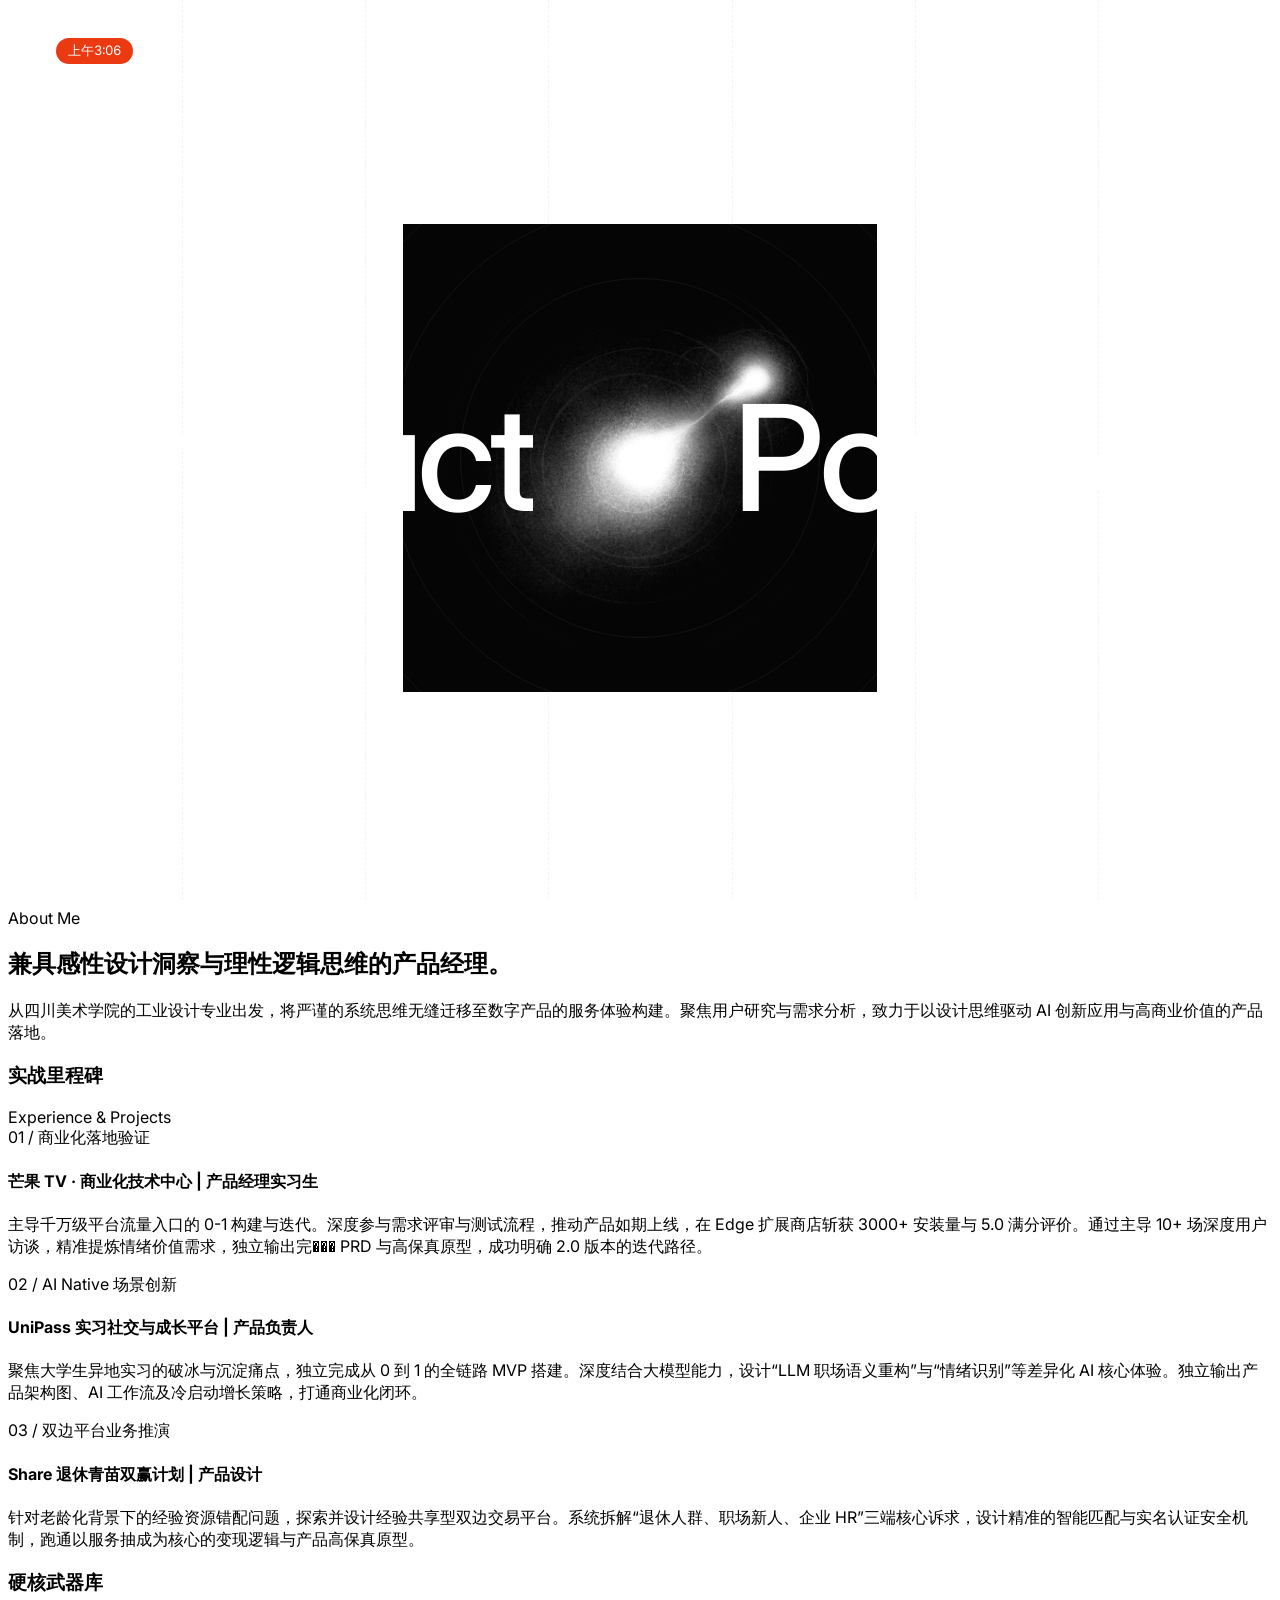
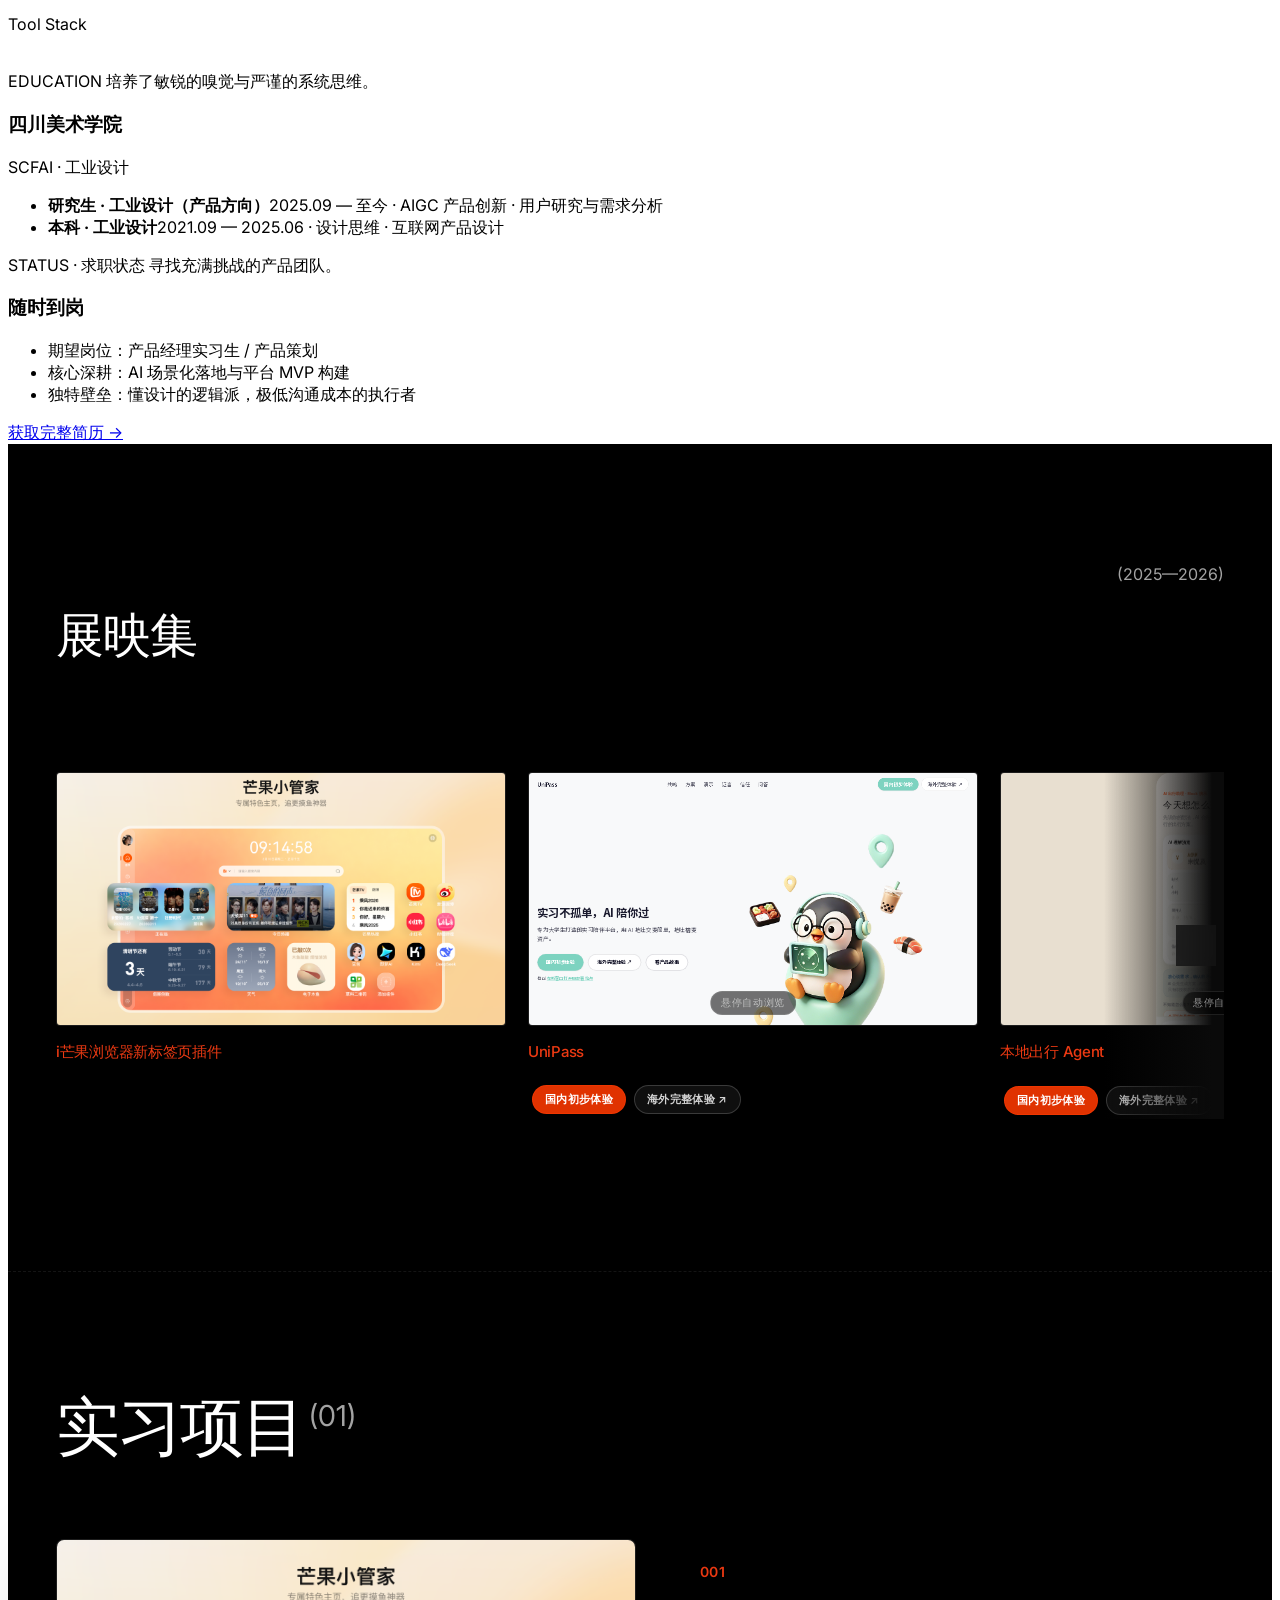
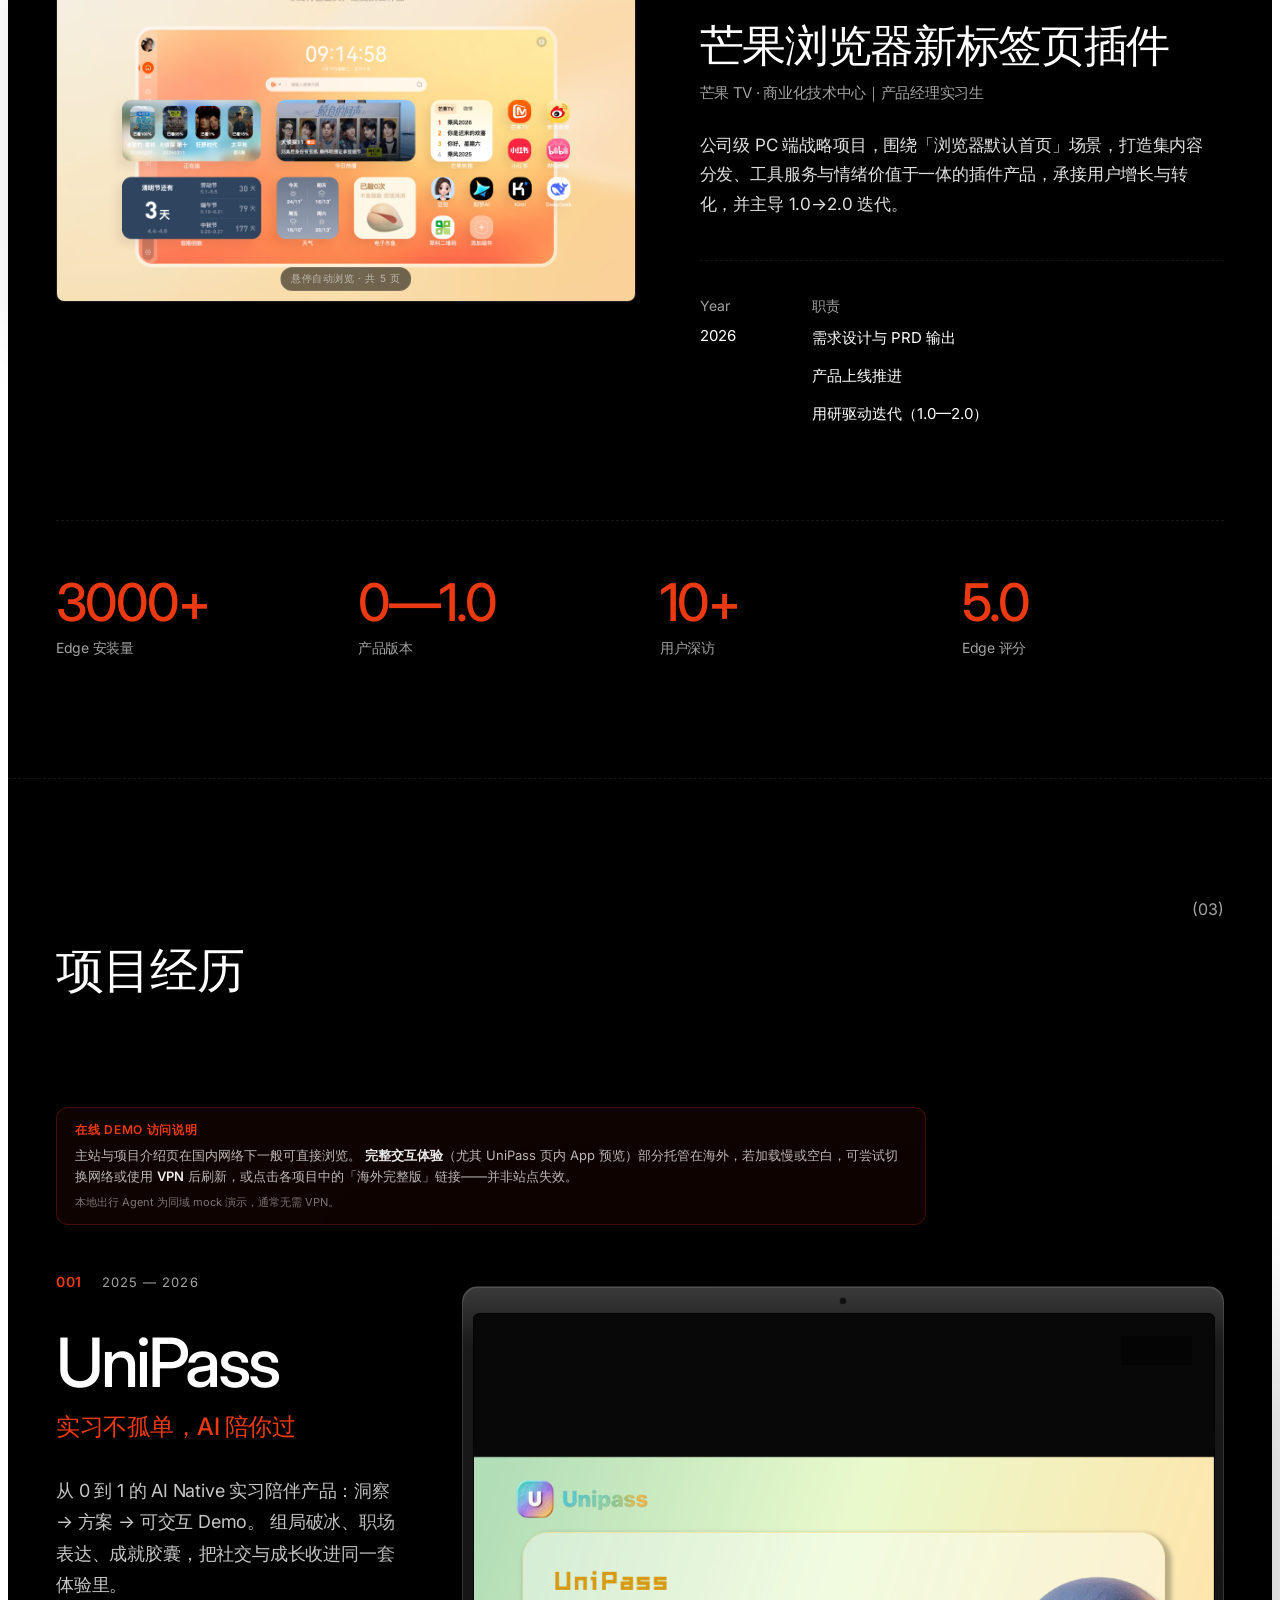
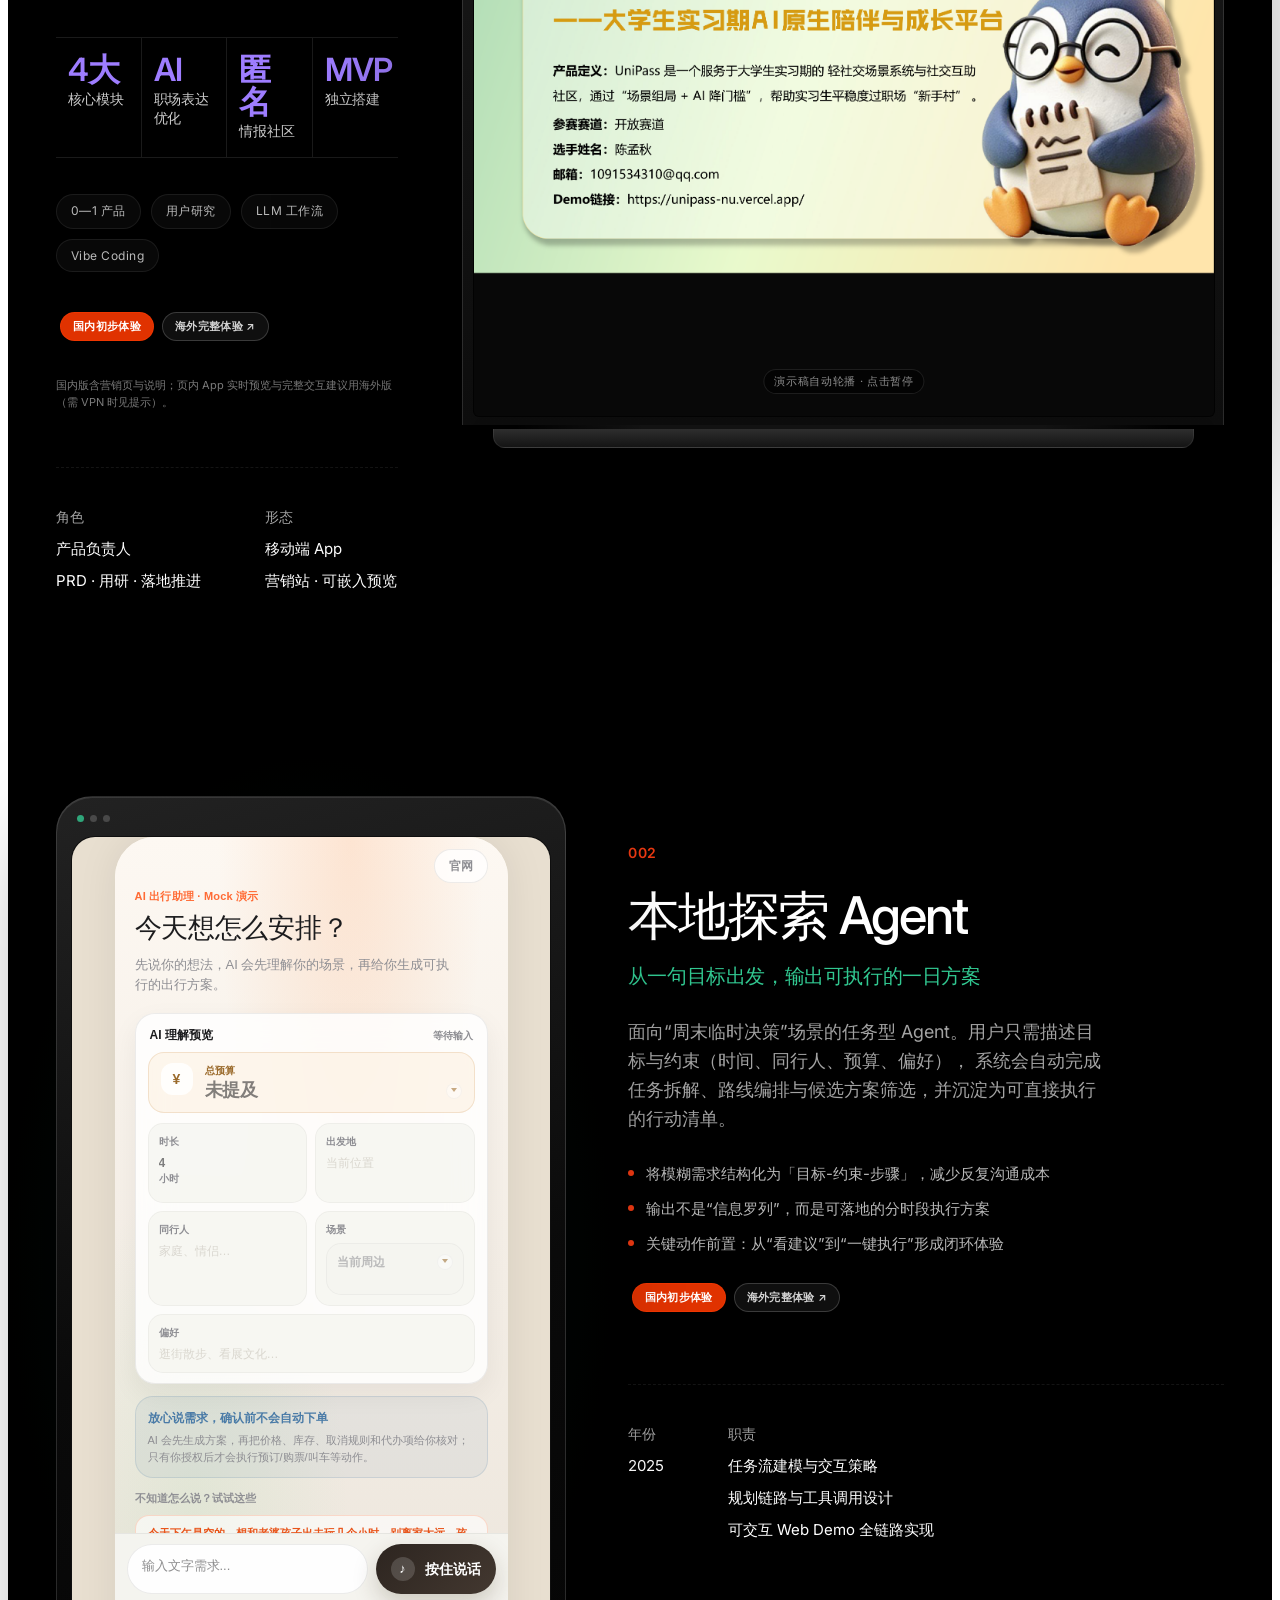
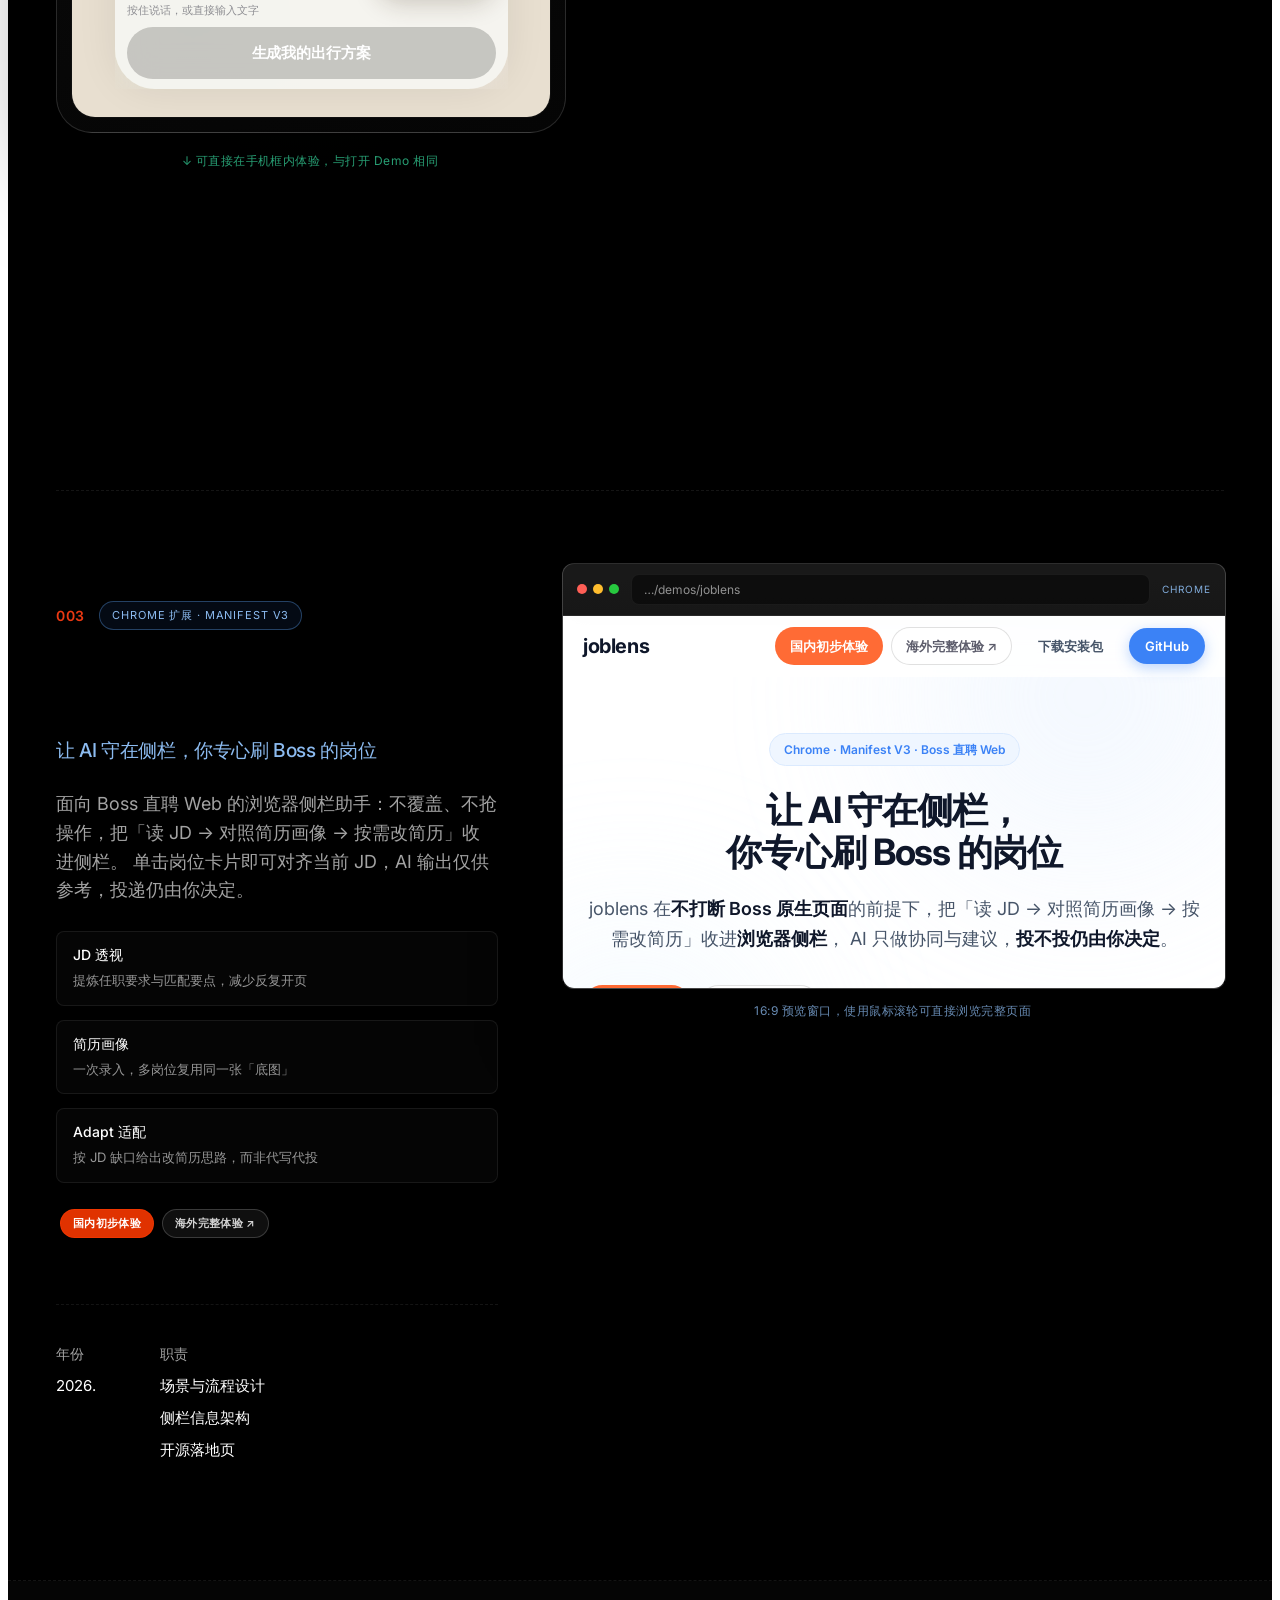
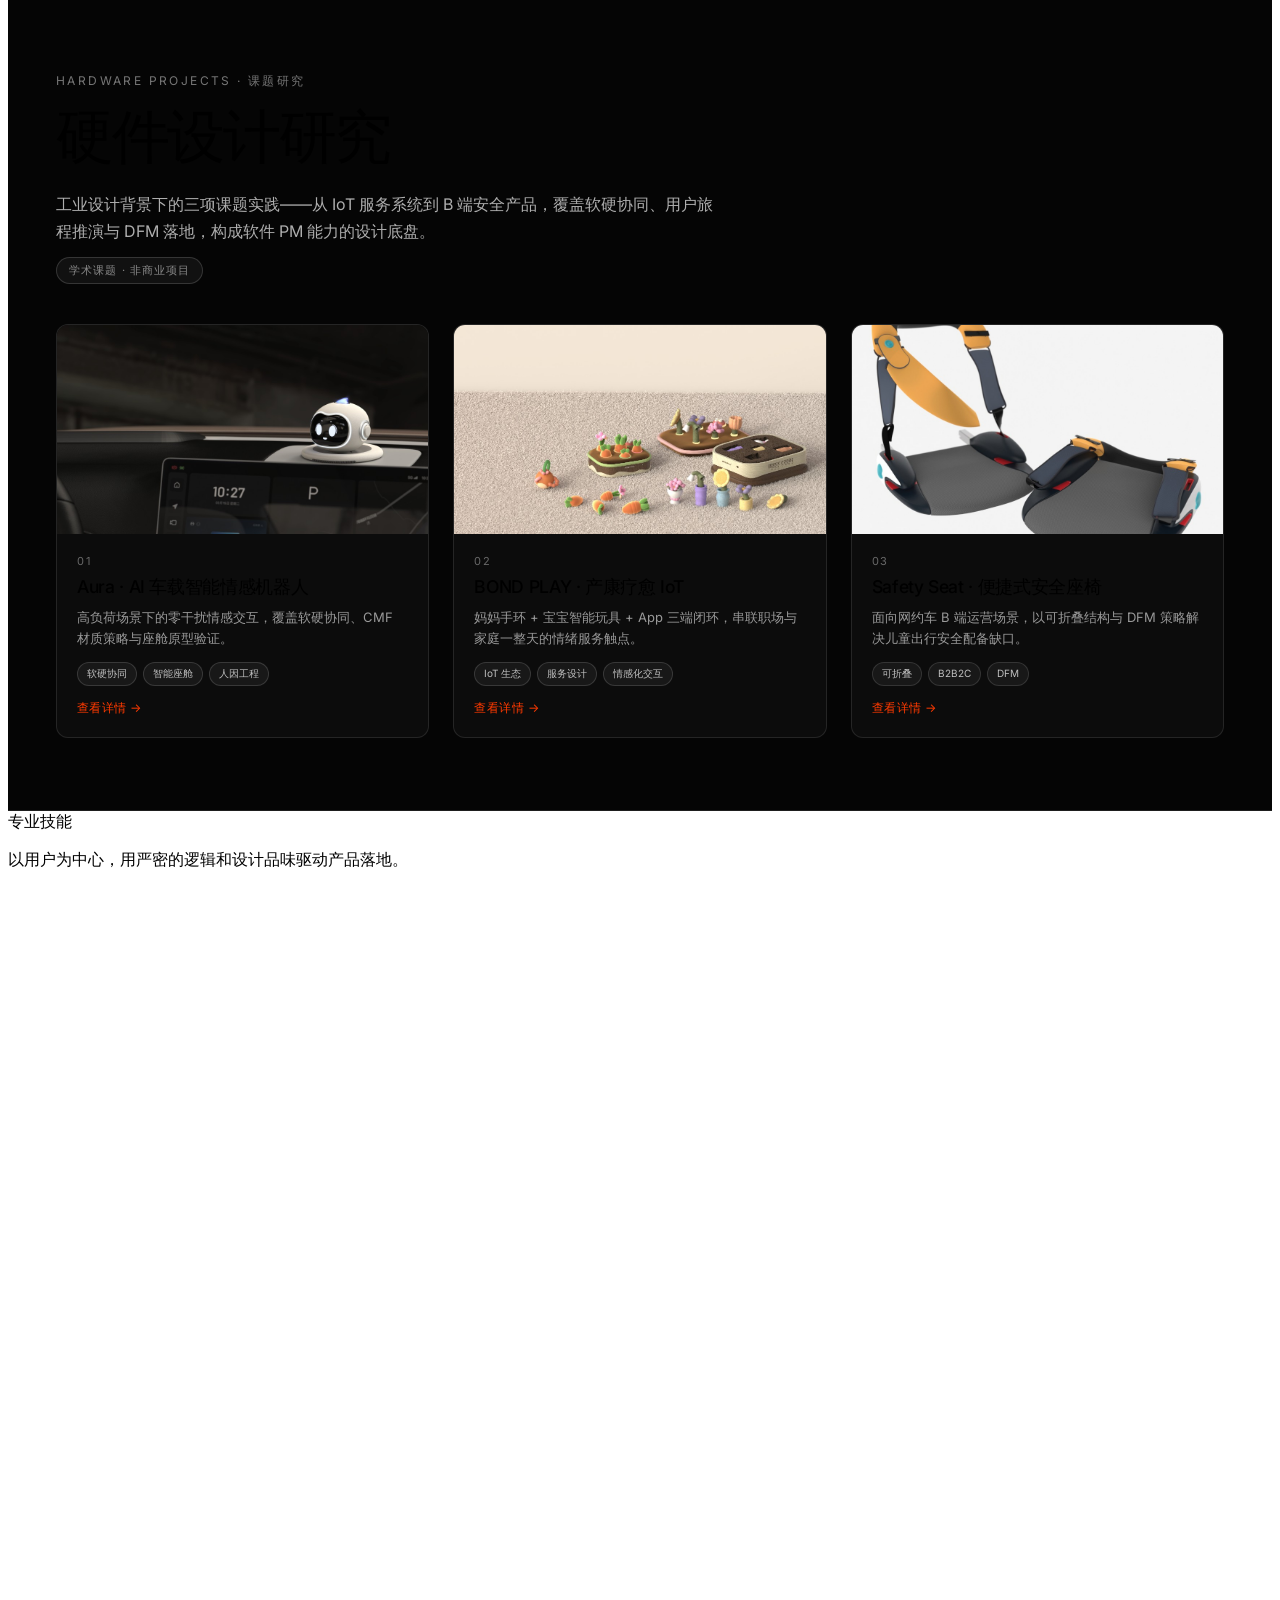
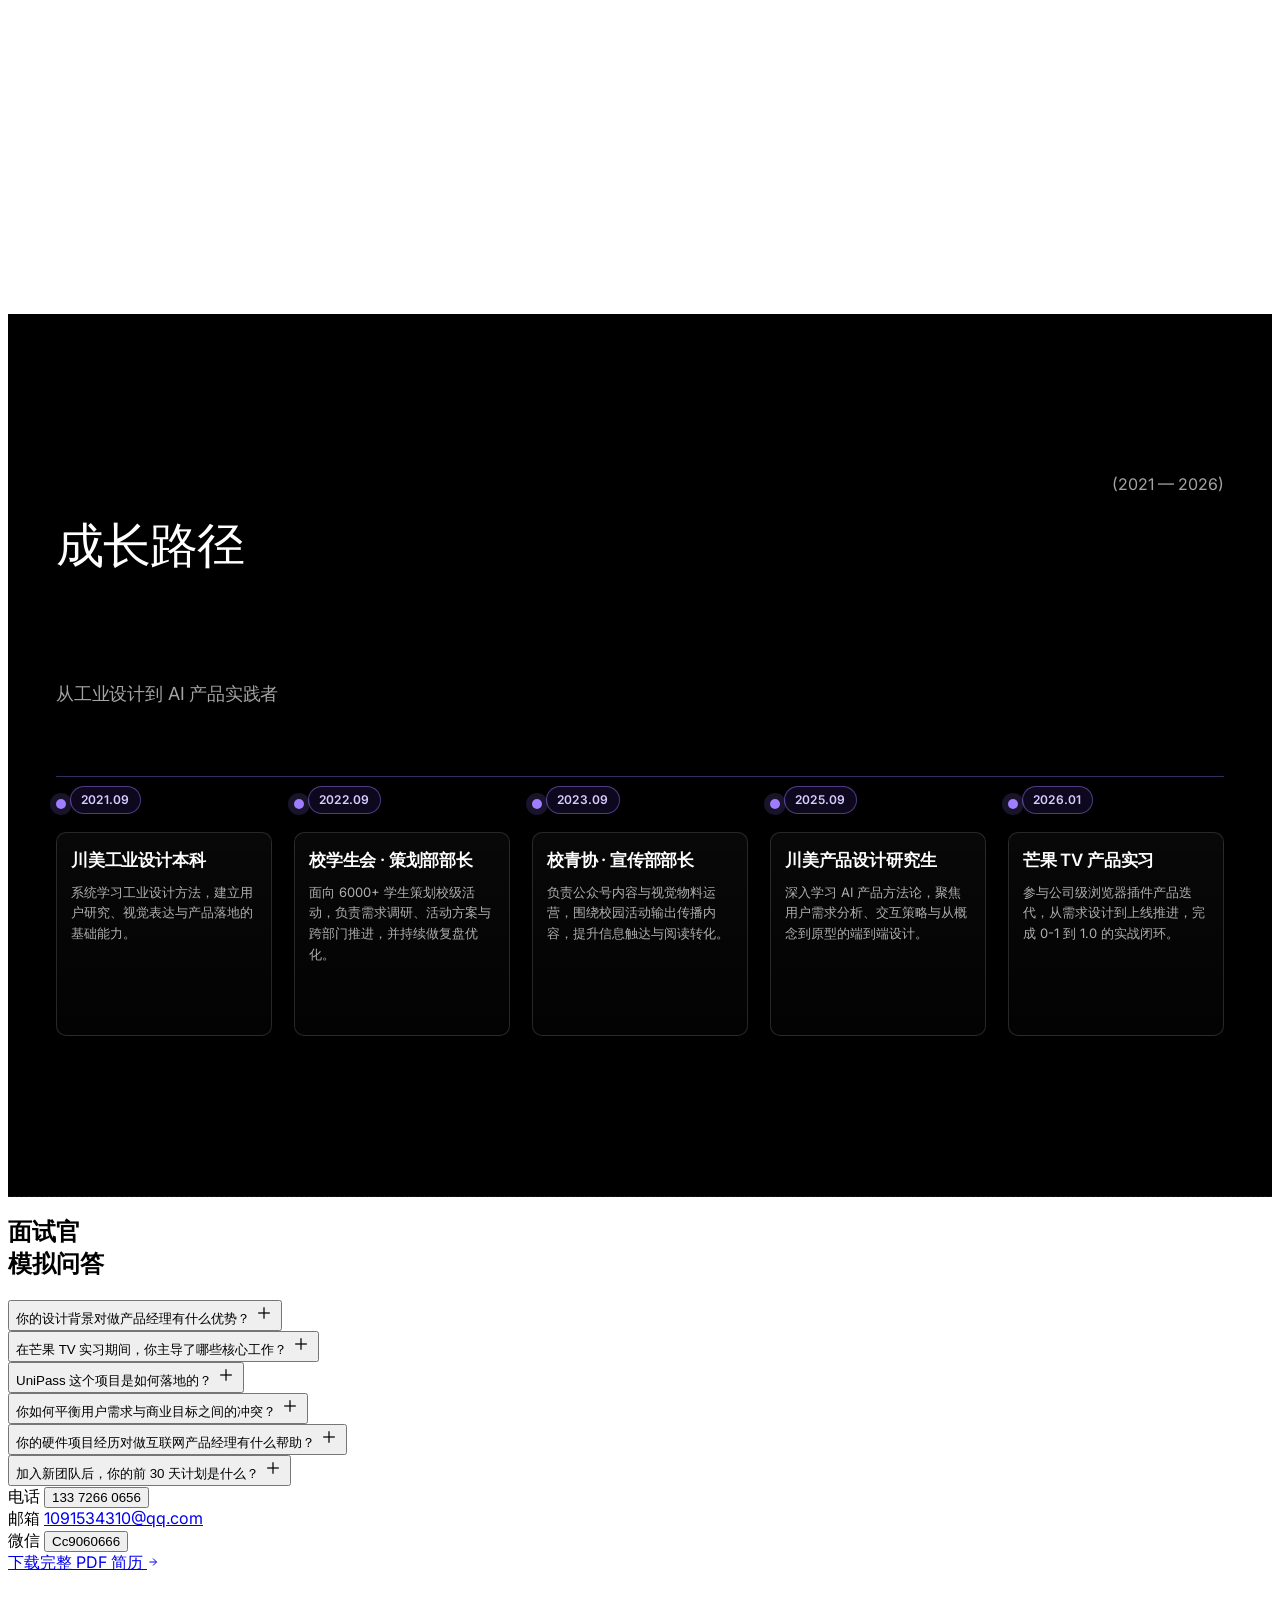
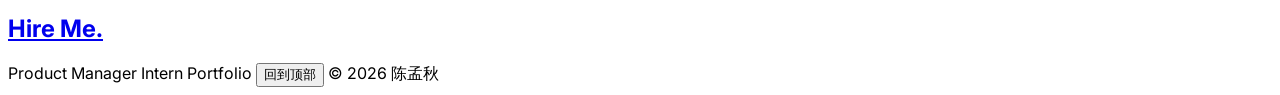
==== commit 7d58e4e1: "Install Vercel Web Analytics Integration # Vercel Web Analytics Installation Report  ## Summary Succ" ====
--- a/index.html
+++ b/index.html
@@ -42,6 +42,10 @@
       color: #ff3a00;
     }
   </style>
+  <script>
+    window.va = window.va || function () { (window.vaq = window.vaq || []).push(arguments); };
+  </script>
+  <script defer src="/_vercel/insights/script.js"></script>
 </head>
 <body class="bg-black text-white font-sans selection:bg-[#FF3A00] selection:text-white relative foxfolio-root">
 
@@ -147,7 +151,7 @@
               <span class="text-xs text-white/40 tracking-[0.14em] uppercase">01 / 商业化落地验证</span>
               <h4 class="mt-2 text-lg md:text-xl font-medium">芒果 TV · 商业化技术中心 | 产品经理实习生</h4>
               <p class="mt-3 text-sm md:text-[15px] text-white/72 leading-relaxed">
-                主导千万级平台流量入口的 0-1 构建与迭代。深度参与需求评审与测试流程，推动产品如期上线，在 Edge 扩展商店斩获 3000+ 安装量与 5.0 满分评价。通过主导 10+ 场深度用户访谈，精准提炼情绪价值需求，独立输出完整 PRD 与高保真原型，成功明确 2.0 版本的迭代路径。
+                主导千万级平台流量入口的 0-1 构建与迭代。深度参与需求评审与测试流程，推动产品如期上线，在 Edge 扩展商店斩获 3000+ 安装量与 5.0 满分评价。通过主导 10+ 场深度用户访谈，精准提炼情绪价值需求，独立输出完��� PRD 与高保真原型，成功明确 2.0 版本的迭代路径。
               </p>
             </article>
 
@@ -962,7 +966,7 @@
           <p class="hw-row__lead">面向产后抑郁康复，以「妈妈手环 + 宝宝智能玩具 + App」构建可验证的三端服务闭环。</p>
           <div class="hw-row__tags">
             <span>IoT 生态</span>
-            <span>服务设计</span>
+            <span>服��设计</span>
             <span>情感化交互</span>
           </div>
         </div>
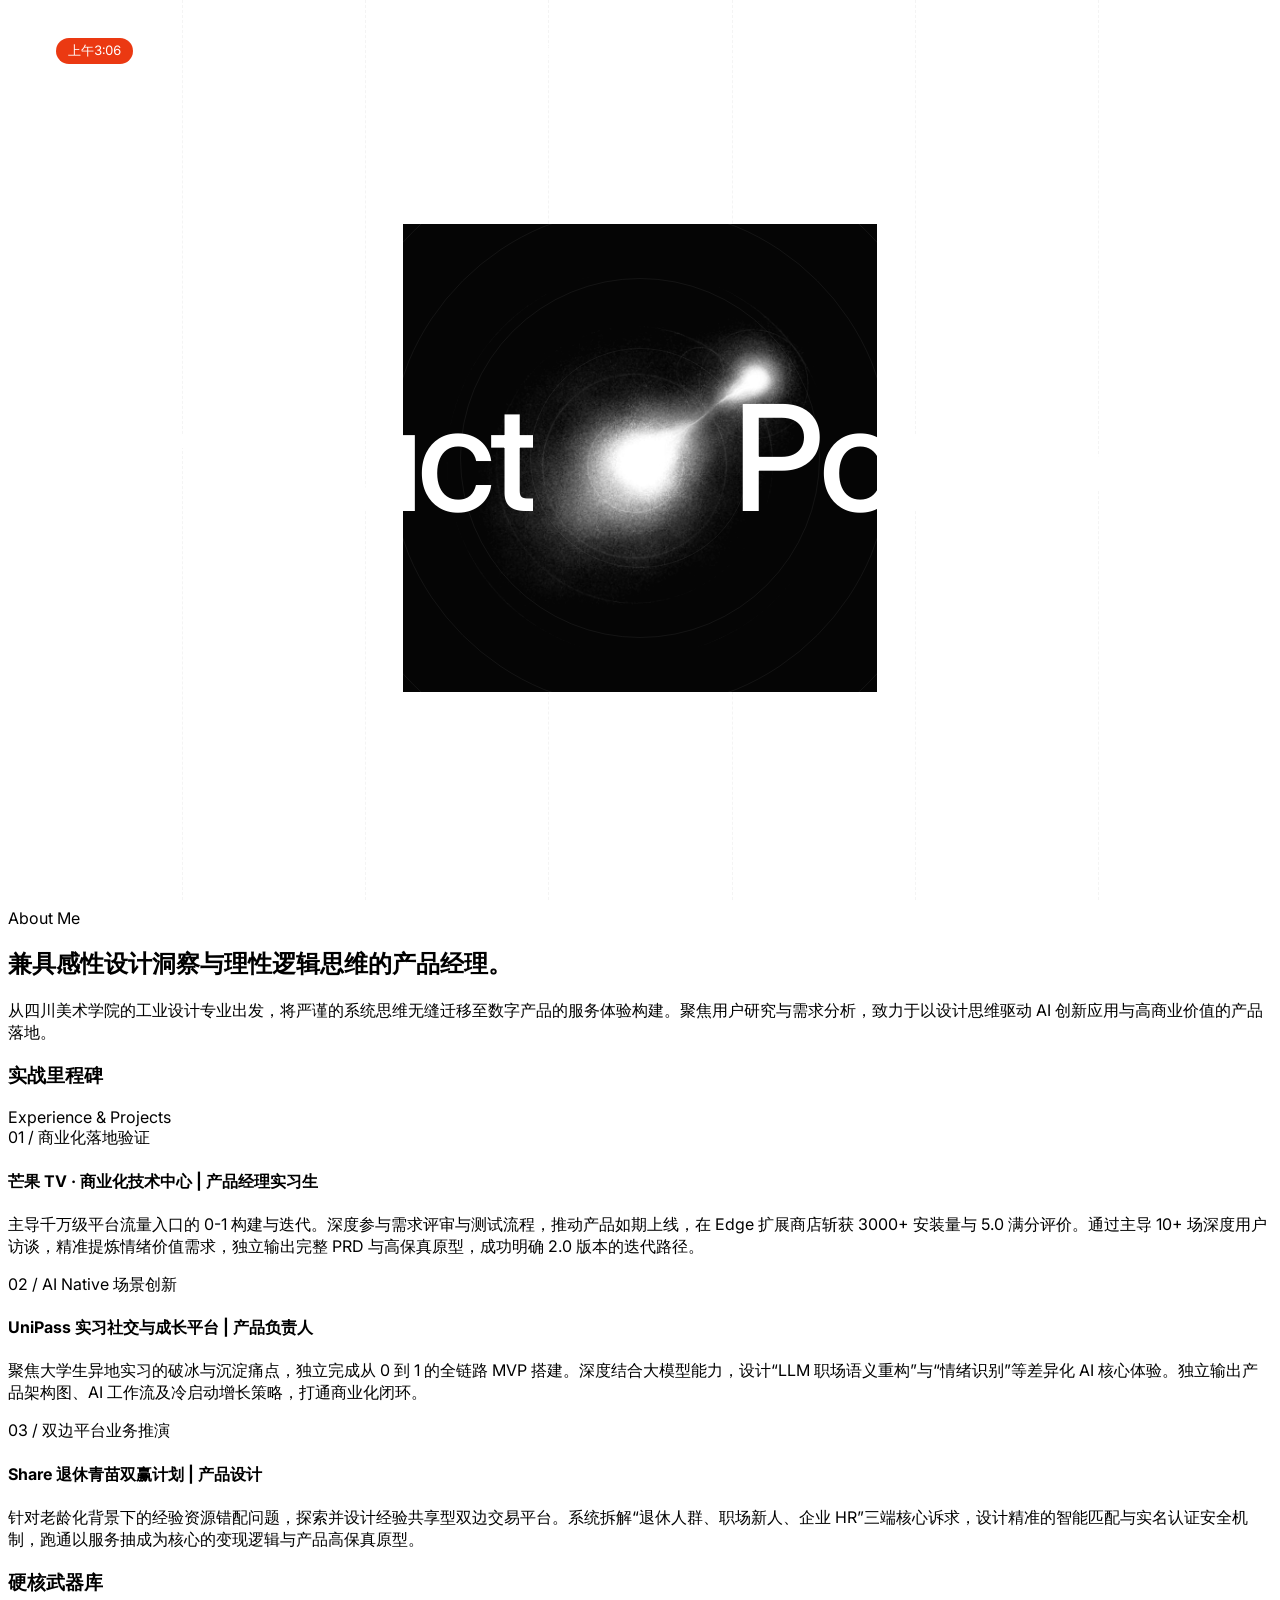
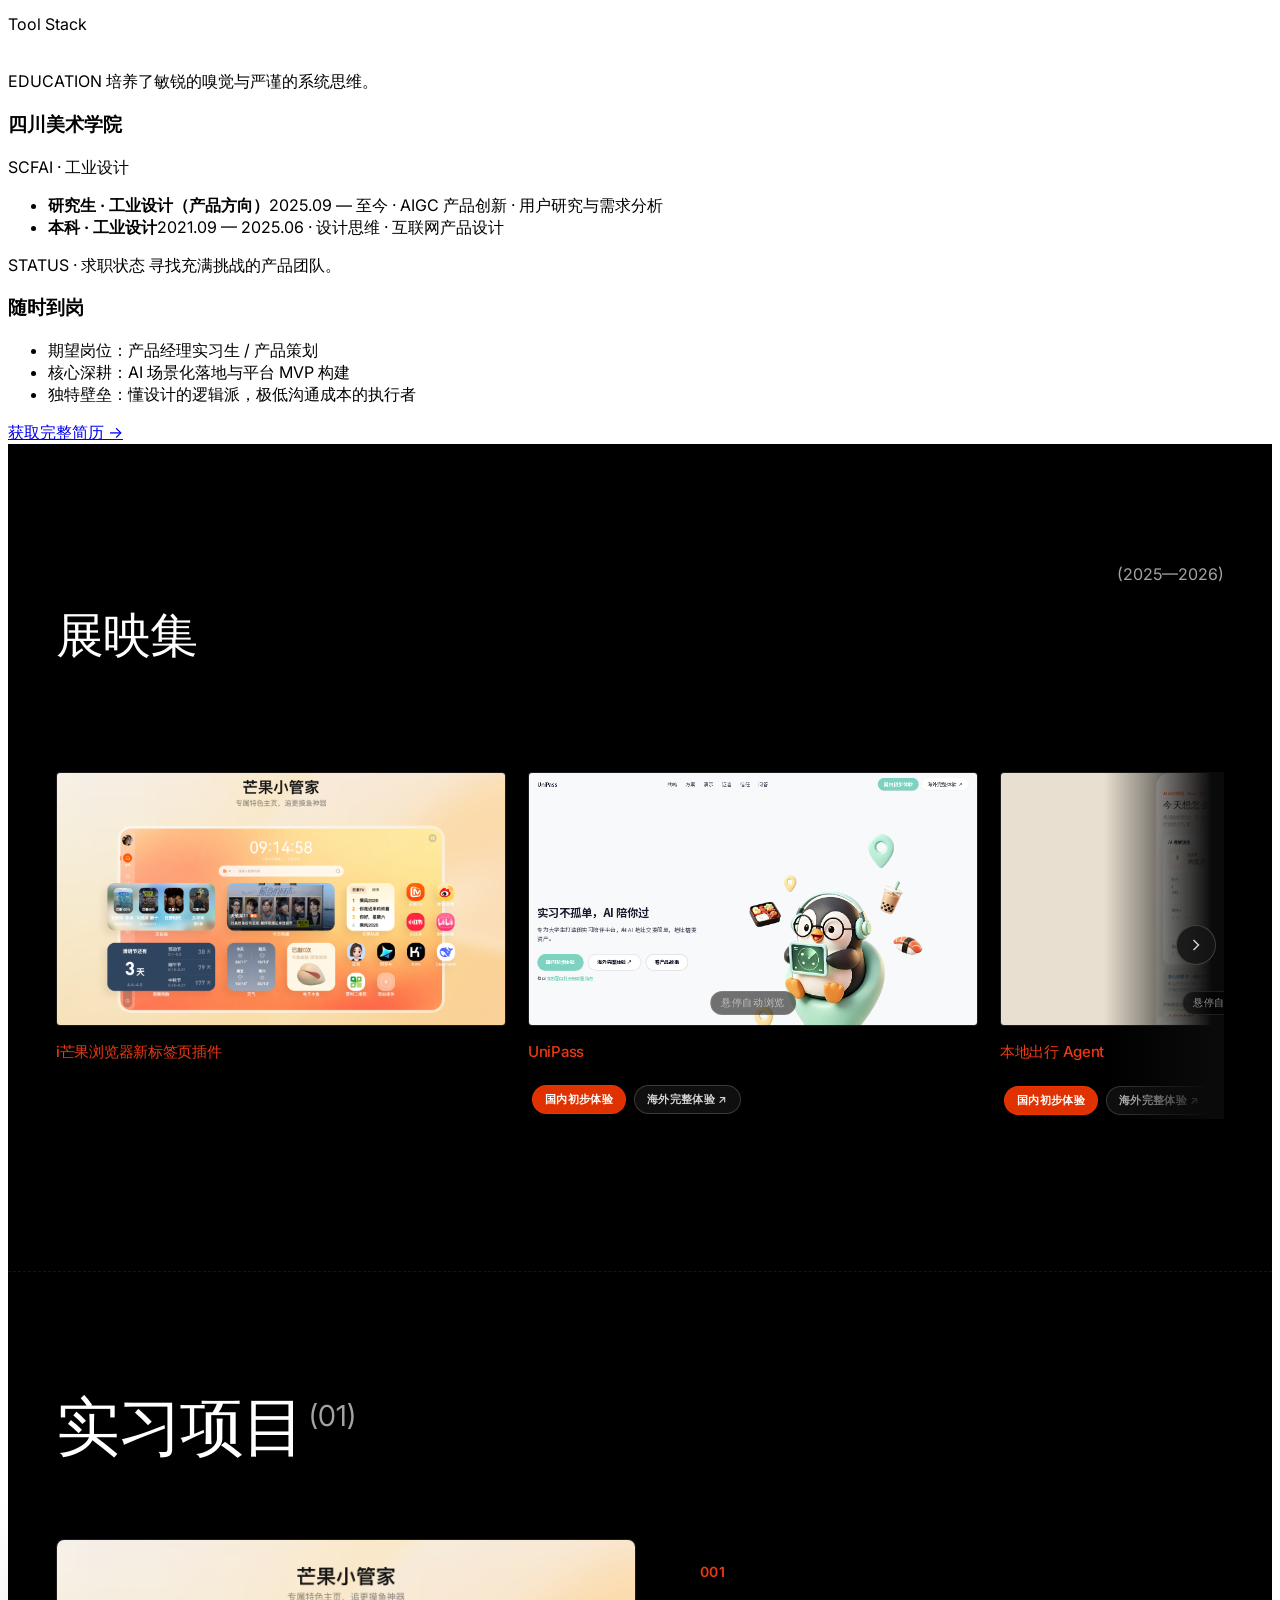
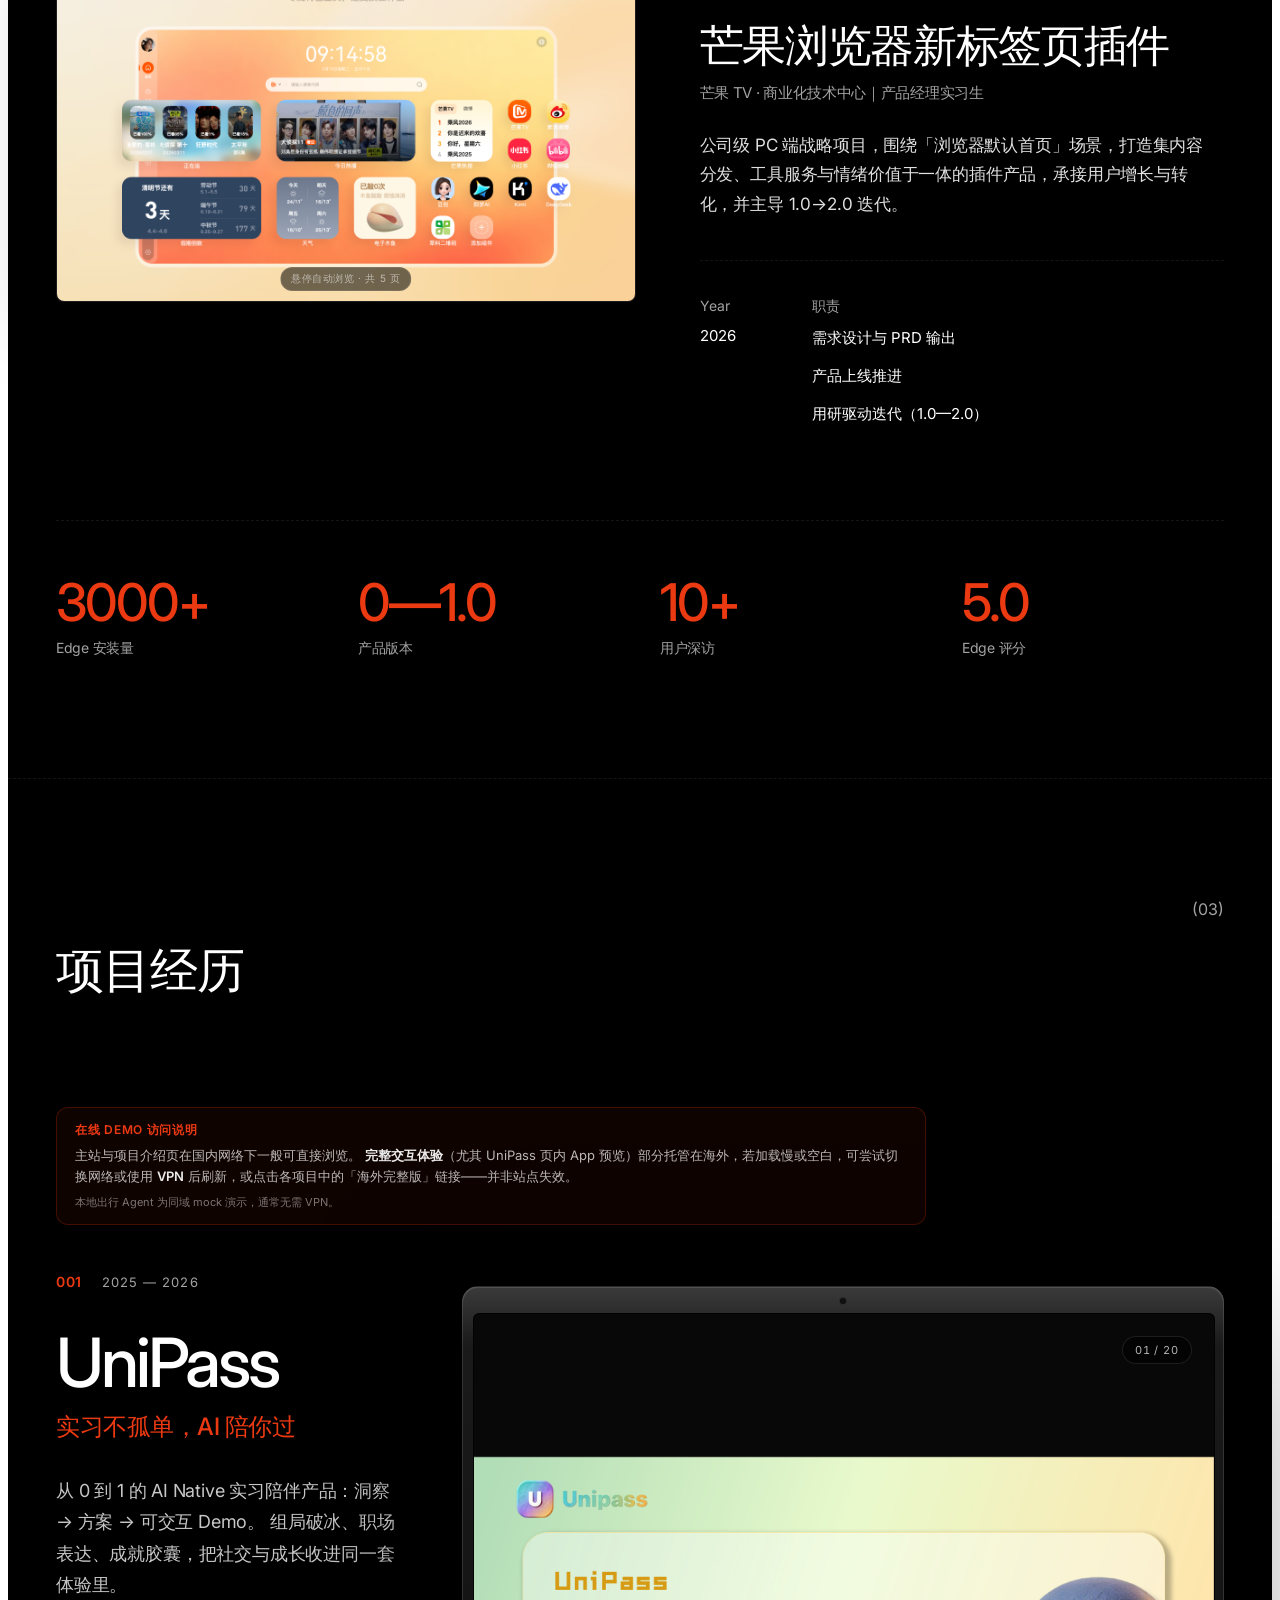
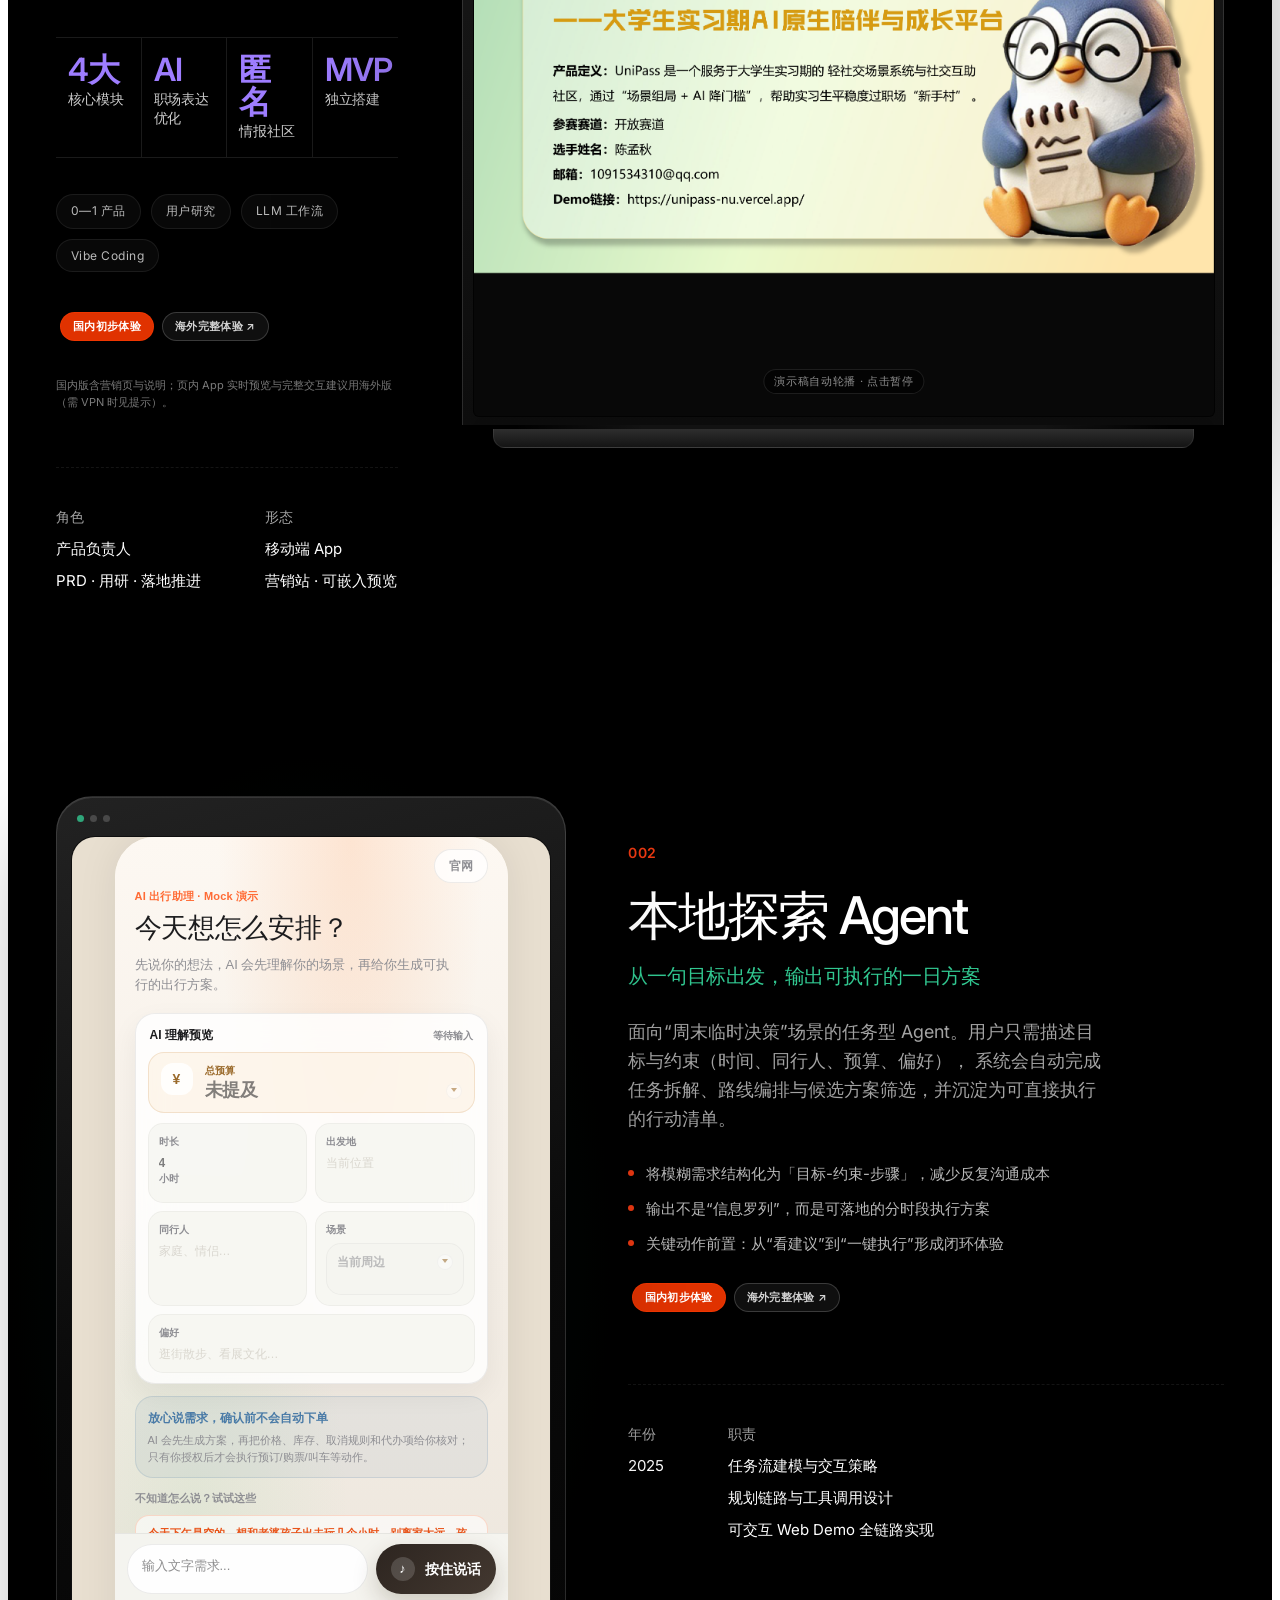
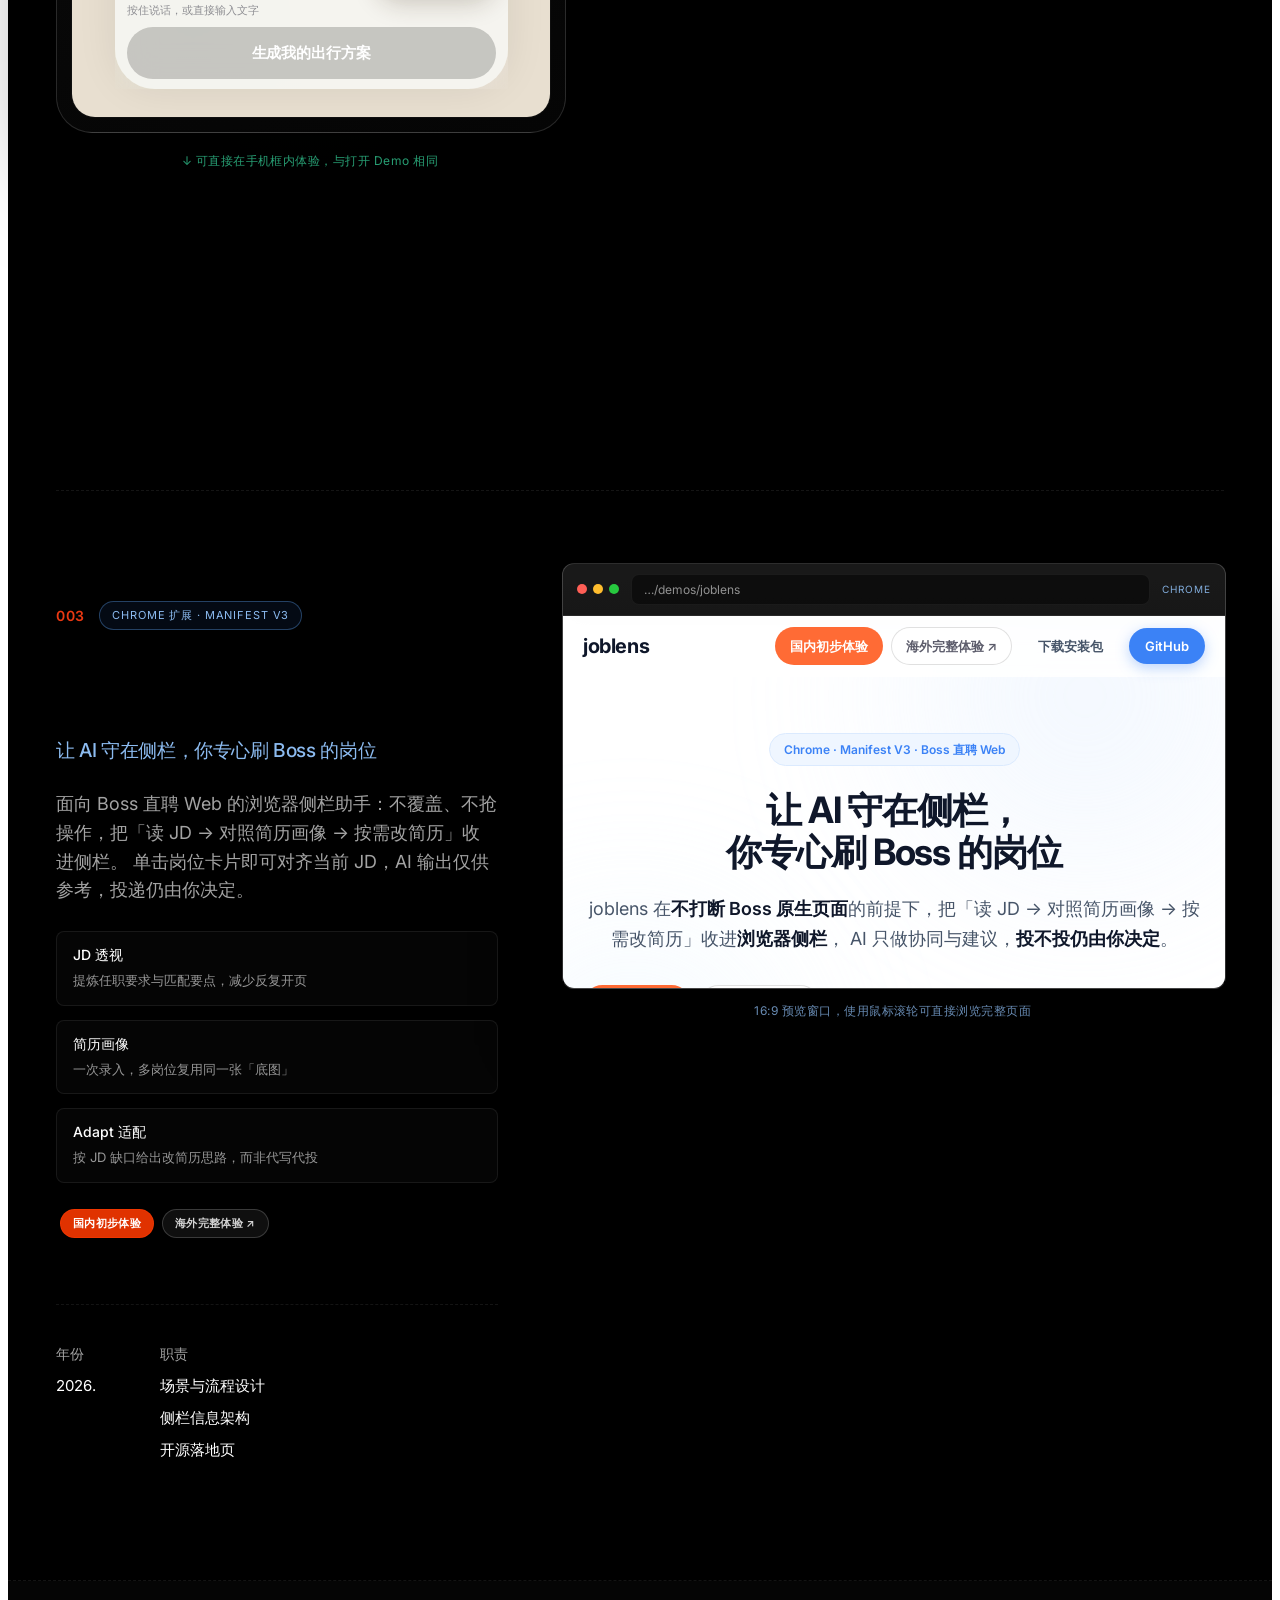
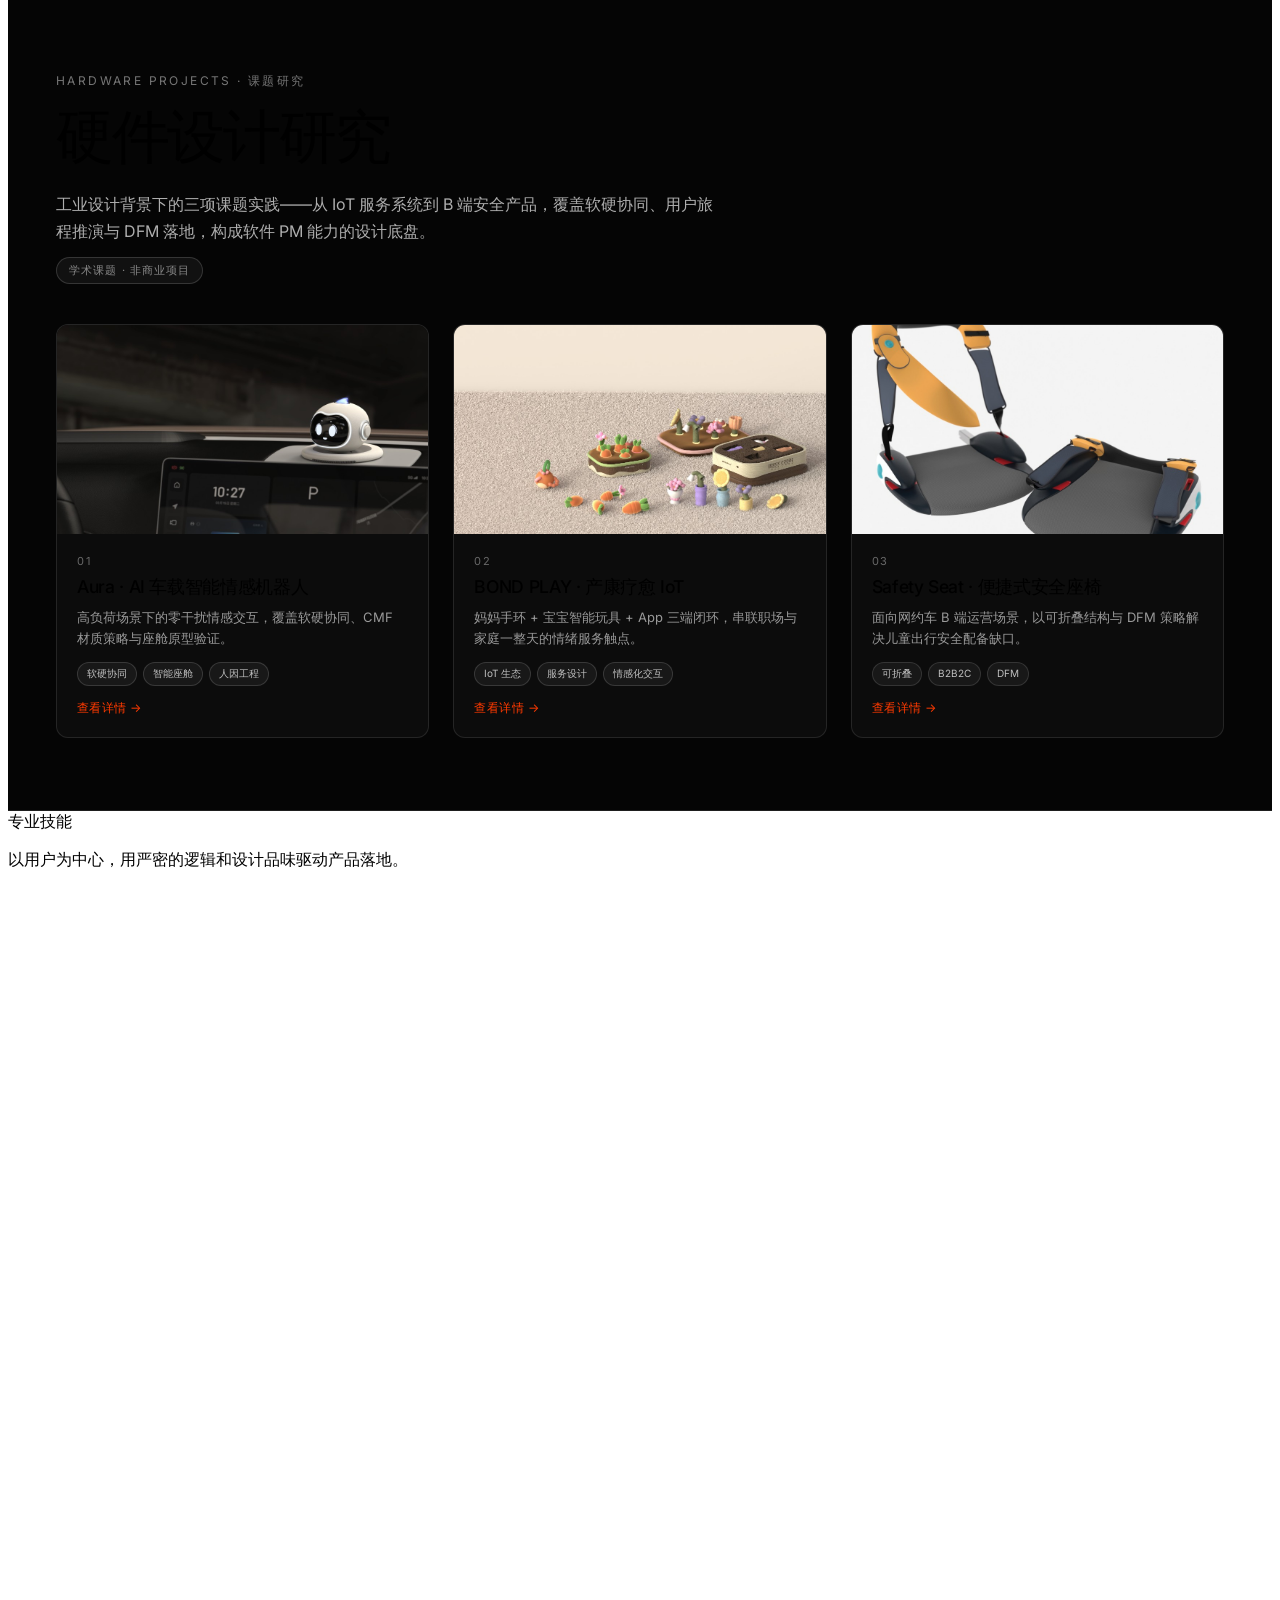
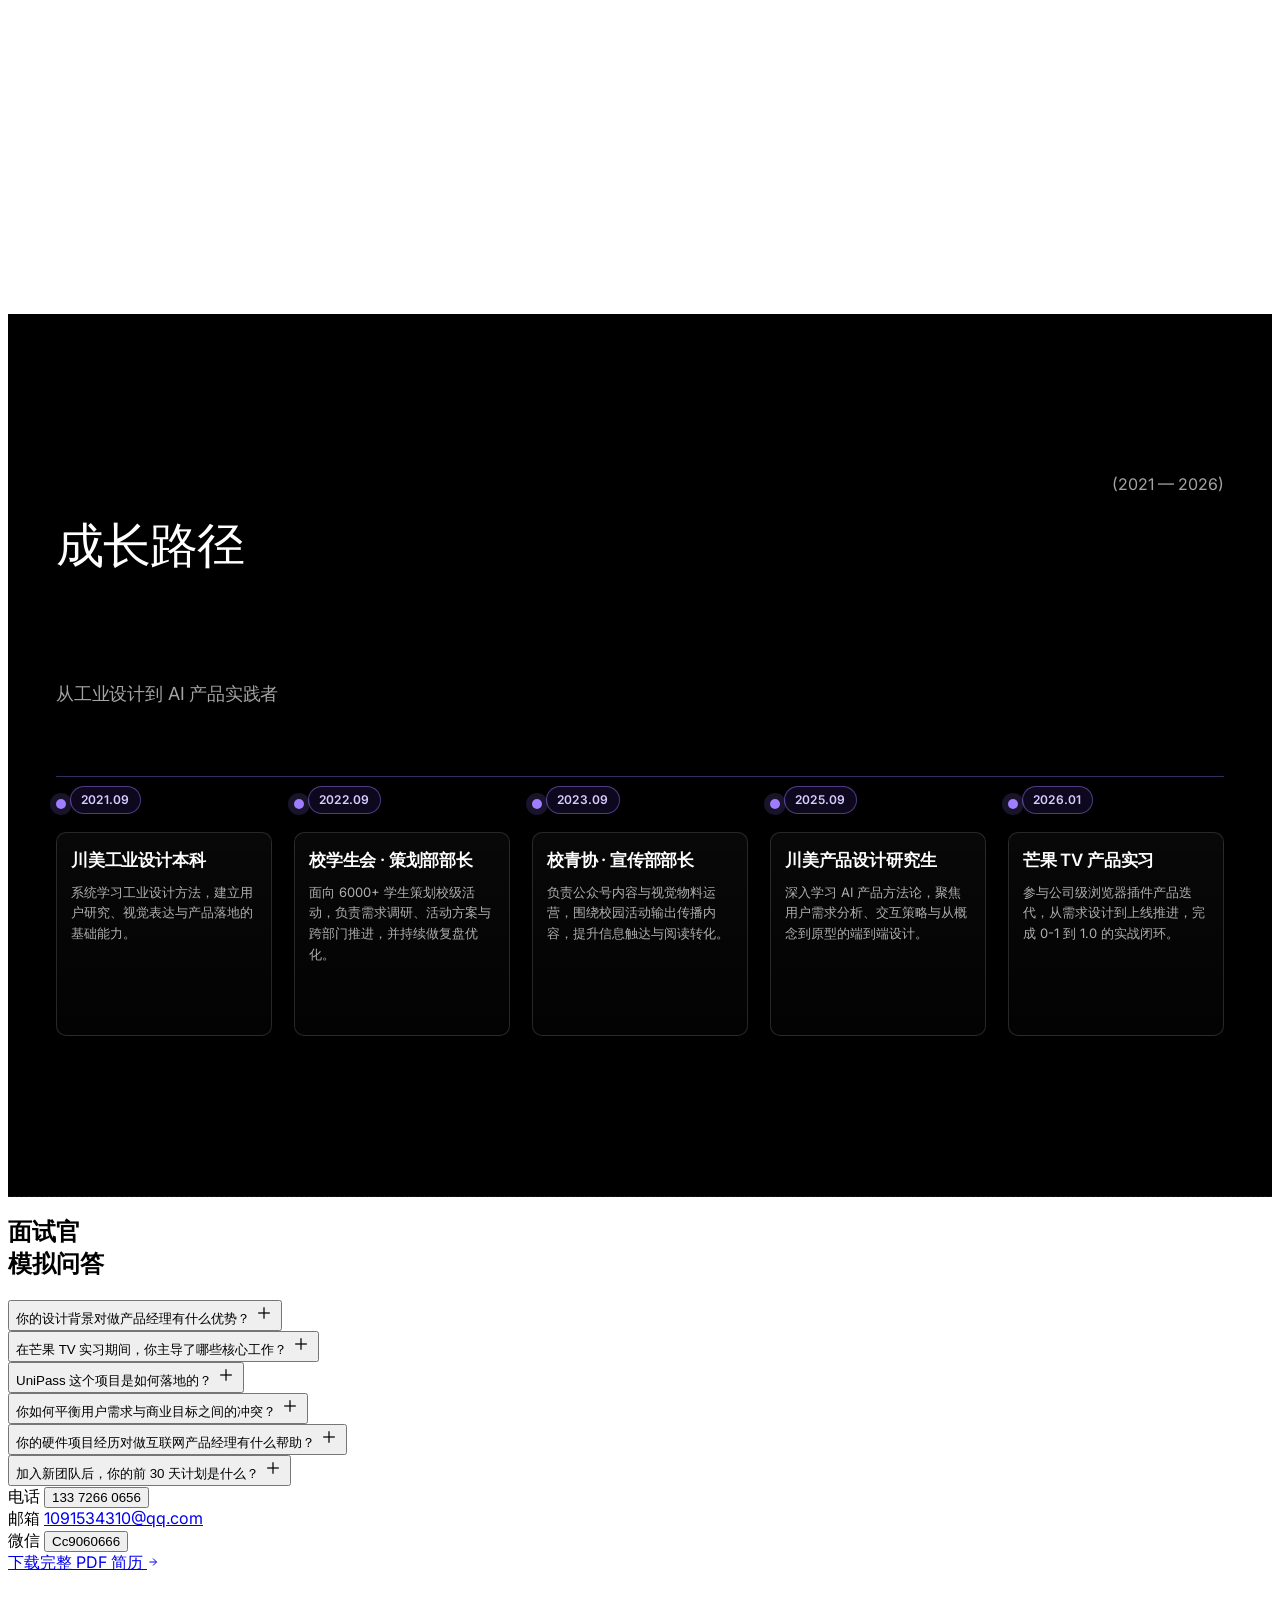
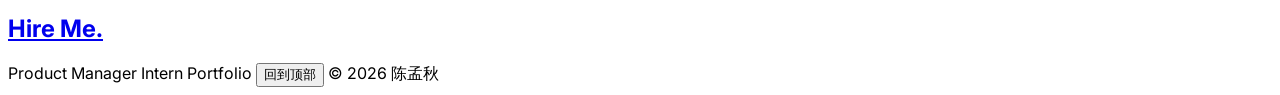
==== commit a1488c78: "Install Vercel Web Analytics ## Vercel Web Analytics Implementation  Successfully implemented Vercel" ====
--- a/index.html
+++ b/index.html
@@ -21,6 +21,10 @@
   </script>
   <link rel="stylesheet" href="css/foxfolio.css?v=20260603-dual-demo-btns" />
   <script src="https://cdn.tailwindcss.com"></script>
+  <script>
+    window.va = window.va || function () { (window.vaq = window.vaq || []).push(arguments); };
+  </script>
+  <script defer src="/_vercel/insights/script.js"></script>
   <style>
     .faq-content {
       transition: max-height 0.5s ease-in-out, opacity 0.5s ease-in-out, margin 0.5s ease-in-out;
@@ -42,10 +46,6 @@
       color: #ff3a00;
     }
   </style>
-  <script>
-    window.va = window.va || function () { (window.vaq = window.vaq || []).push(arguments); };
-  </script>
-  <script defer src="/_vercel/insights/script.js"></script>
 </head>
 <body class="bg-black text-white font-sans selection:bg-[#FF3A00] selection:text-white relative foxfolio-root">
 
@@ -151,7 +151,7 @@
               <span class="text-xs text-white/40 tracking-[0.14em] uppercase">01 / 商业化落地验证</span>
               <h4 class="mt-2 text-lg md:text-xl font-medium">芒果 TV · 商业化技术中心 | 产品经理实习生</h4>
               <p class="mt-3 text-sm md:text-[15px] text-white/72 leading-relaxed">
-                主导千万级平台流量入口的 0-1 构建与迭代。深度参与需求评审与测试流程，推动产品如期上线，在 Edge 扩展商店斩获 3000+ 安装量与 5.0 满分评价。通过主导 10+ 场深度用户访谈，精准提炼情绪价值需求，独立输出完��� PRD 与高保真原型，成功明确 2.0 版本的迭代路径。
+                主导千万级平台流量入口的 0-1 构建与迭代。深度参与需求评审与测试流程，推动产品如期上线，在 Edge 扩展商店斩获 3000+ 安装量与 5.0 满分评价。通过主导 10+ 场深度用户访谈，精准提炼情绪价值需求，独立输出完整 PRD 与高保真原型，成功明确 2.0 版本的迭代路径。
               </p>
             </article>
 
@@ -966,7 +966,7 @@
           <p class="hw-row__lead">面向产后抑郁康复，以「妈妈手环 + 宝宝智能玩具 + App」构建可验证的三端服务闭环。</p>
           <div class="hw-row__tags">
             <span>IoT 生态</span>
-            <span>服��设计</span>
+            <span>服务设计</span>
             <span>情感化交互</span>
           </div>
         </div>
